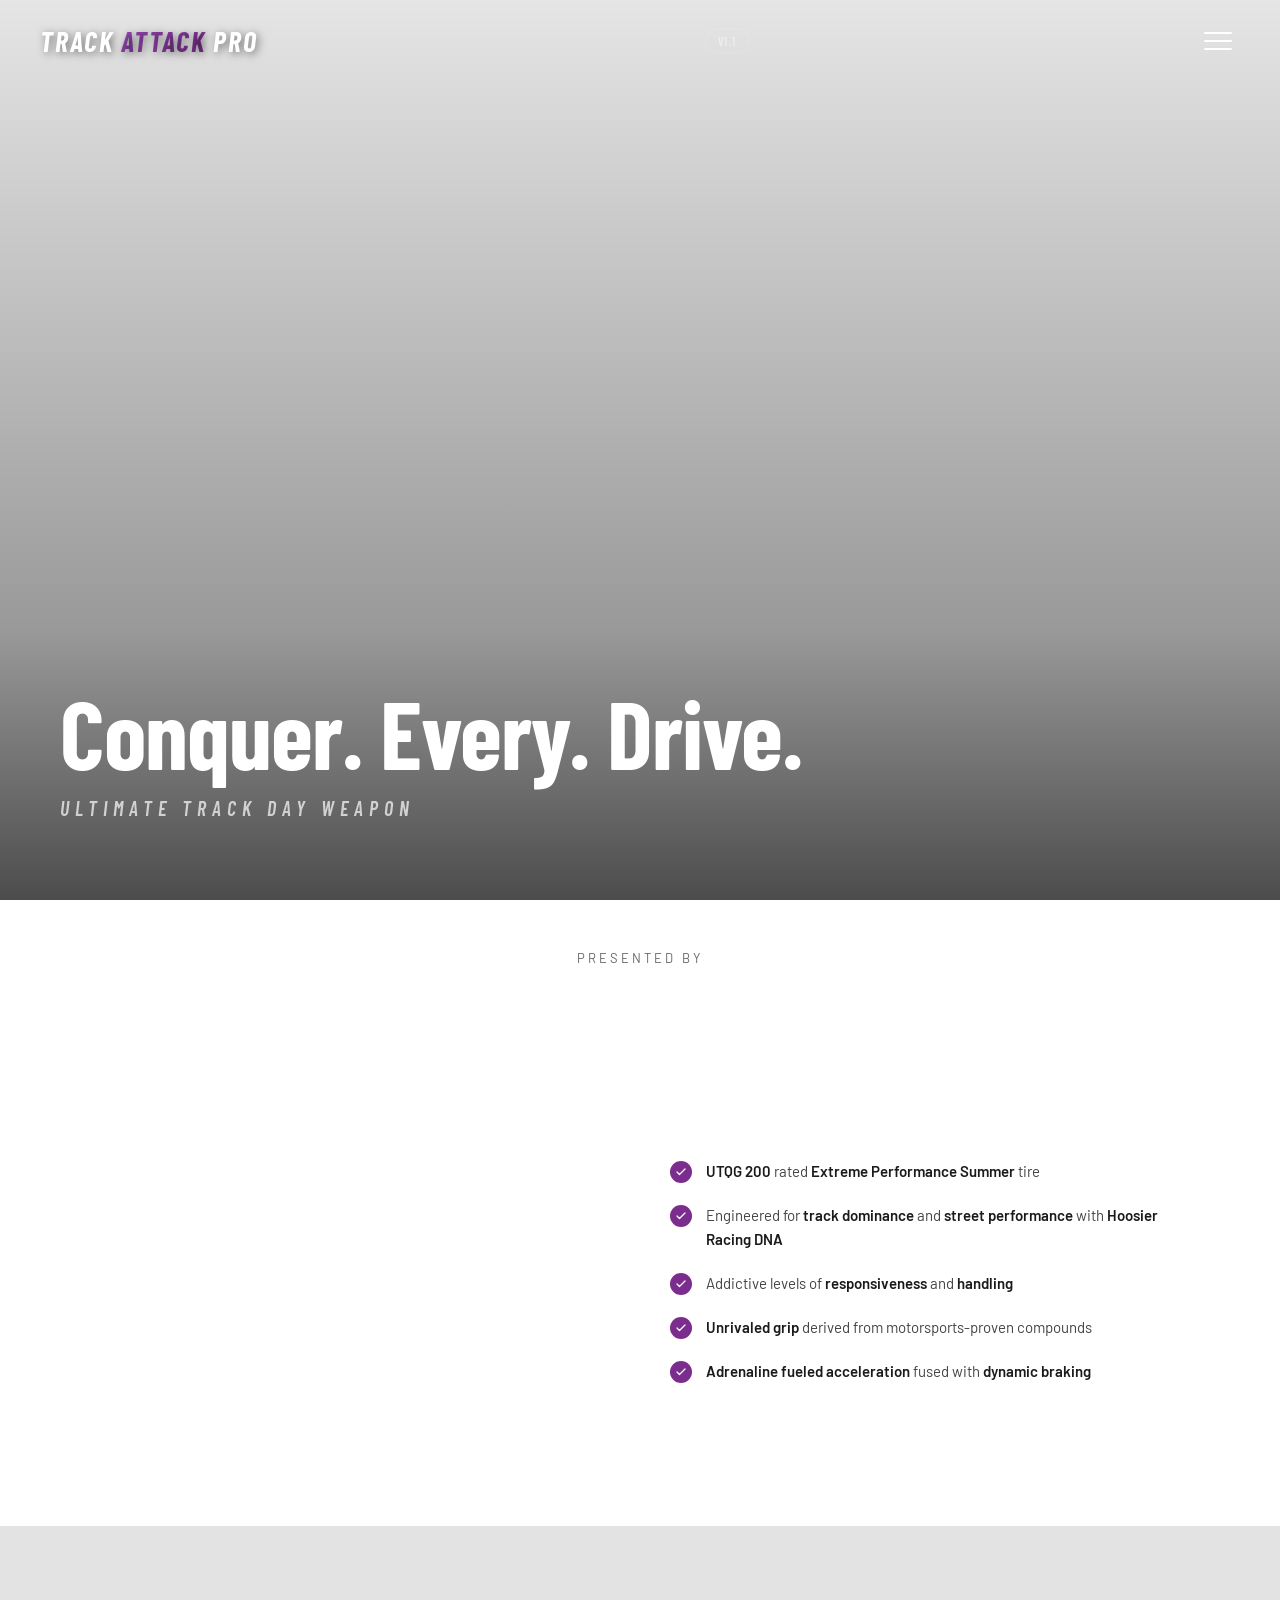
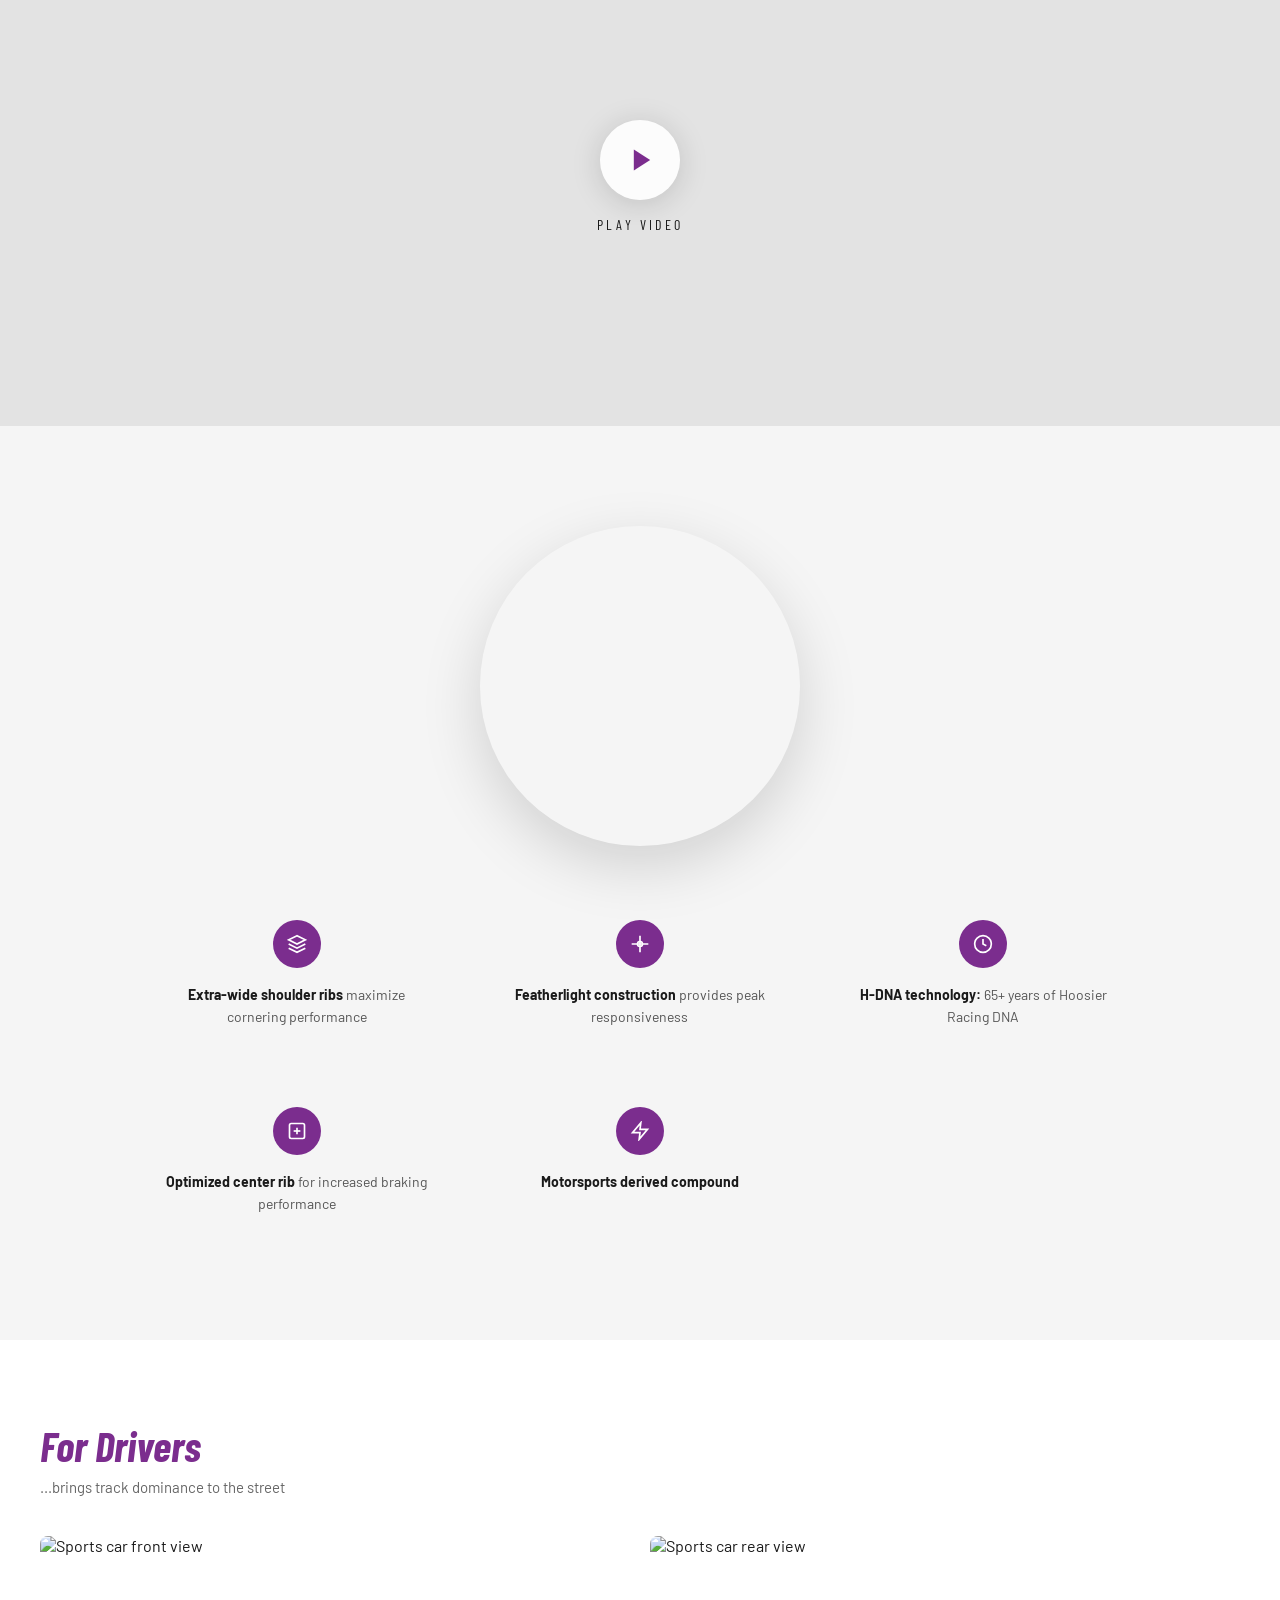
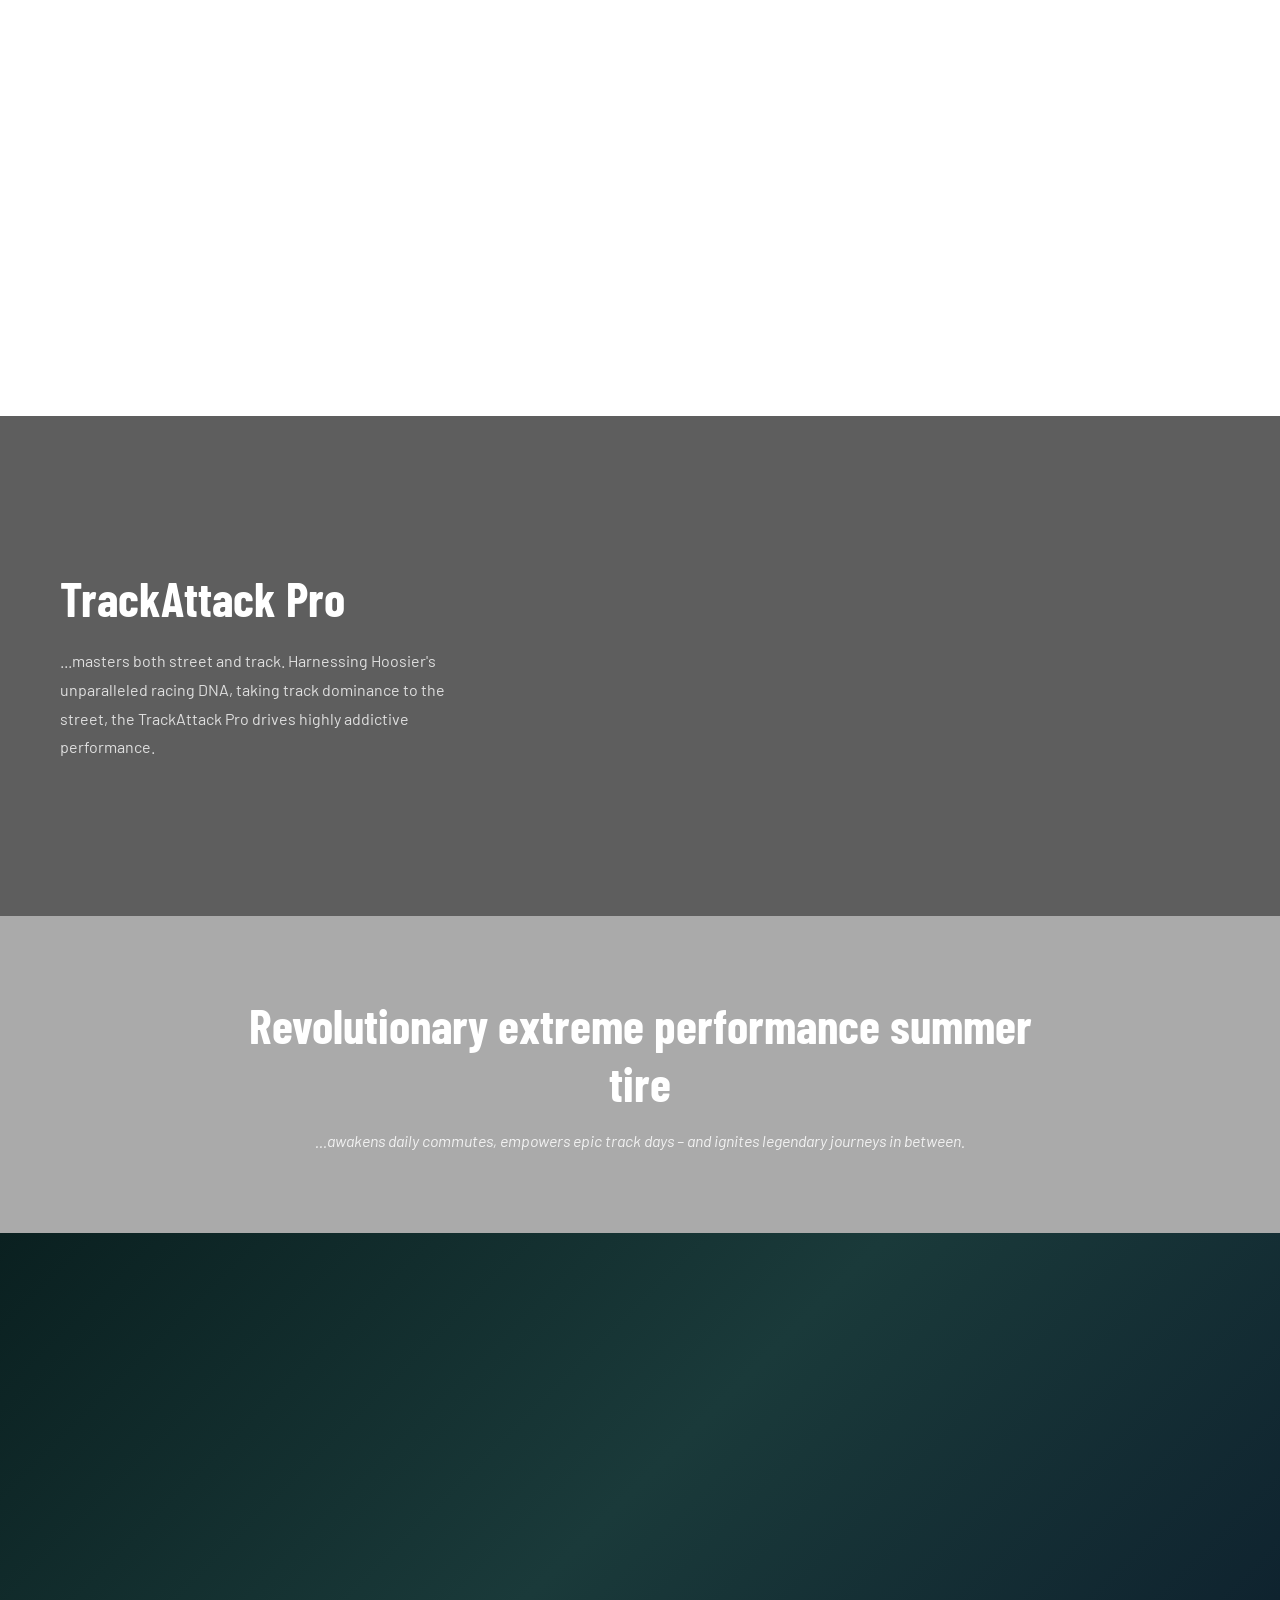
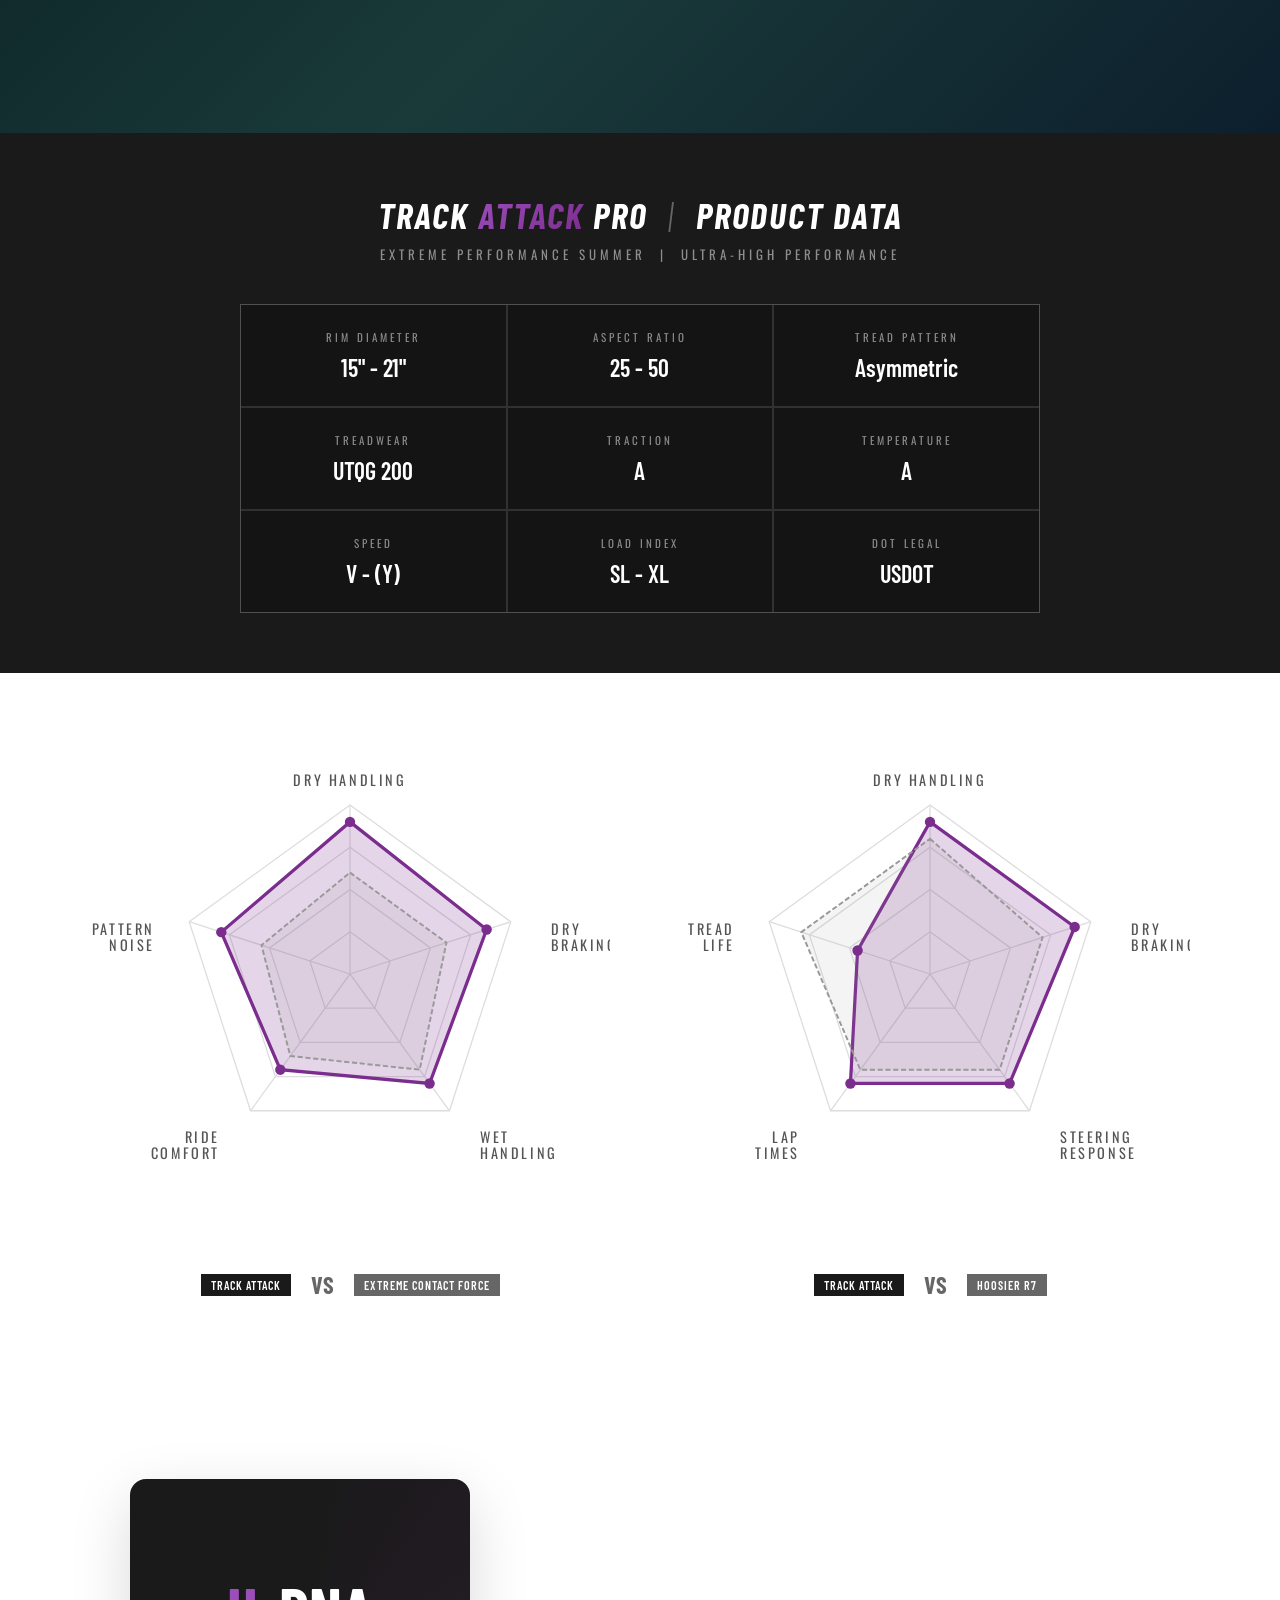
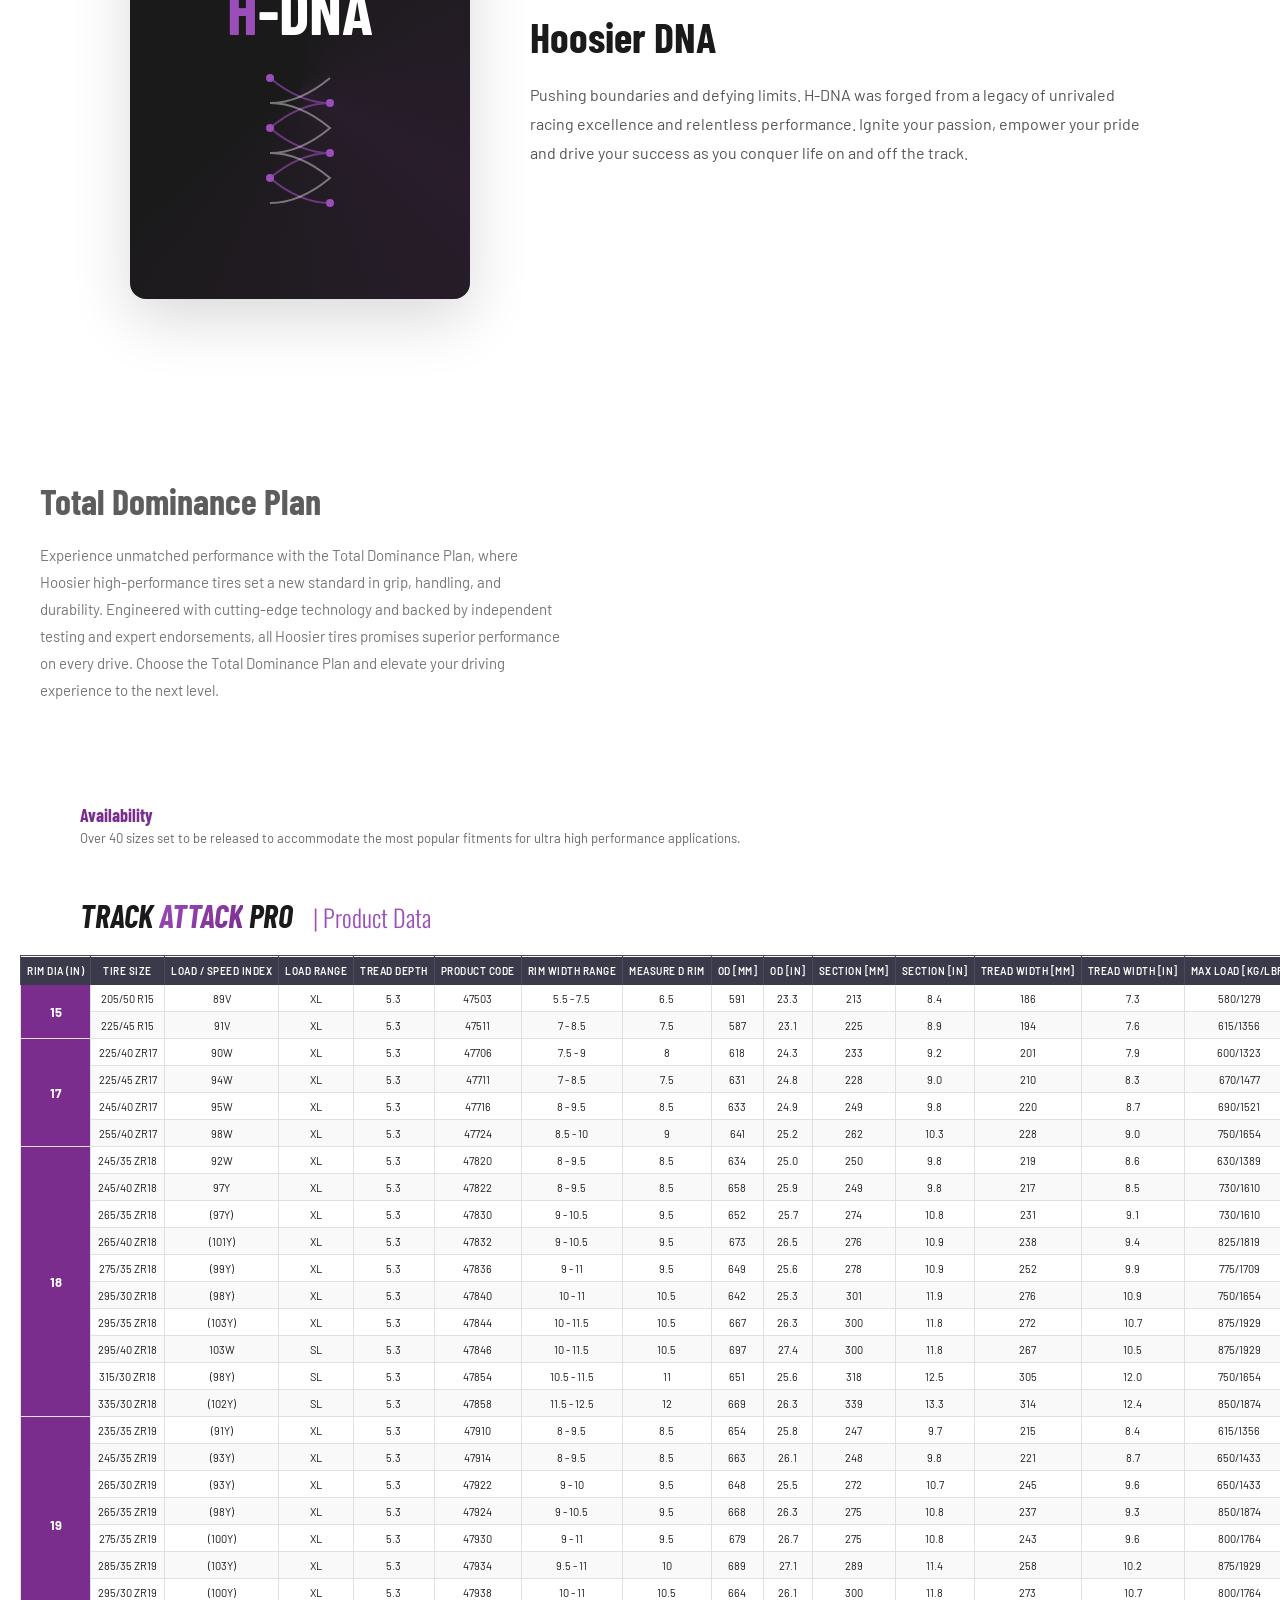
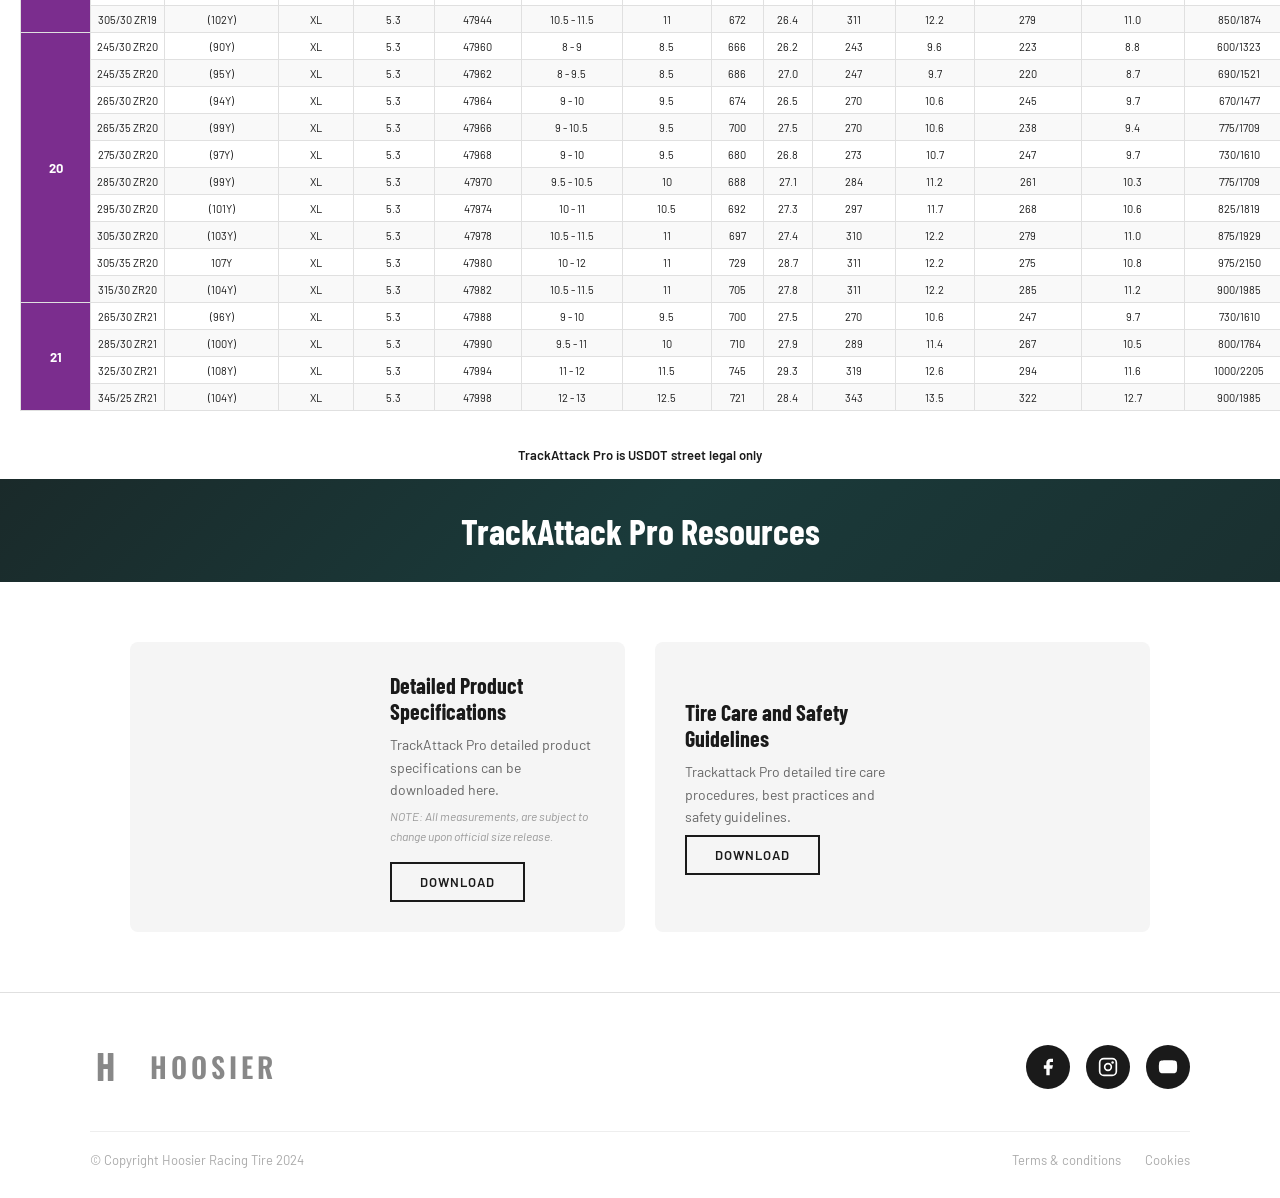
==== index.html @ fe63bf8b "Add version badge in header + project versioning rules Display v1.1 between logo and hamburger menu." ====
<!DOCTYPE html>
<html lang="en">
<head>
<meta charset="UTF-8">
<meta name="viewport" content="width=device-width, initial-scale=1.0">
<title>TrackAttackPro – Conquer. Every. Drive.</title>
<link rel="preconnect" href="https://fonts.googleapis.com">
<link rel="preconnect" href="https://fonts.gstatic.com" crossorigin>
<link href="https://fonts.googleapis.com/css2?family=Oswald:wght@400;500;600;700&family=Barlow+Condensed:ital,wght@0,400;0,600;0,700;1,400;1,600;1,700&family=Barlow:wght@300;400;500;600&display=swap" rel="stylesheet">
<style>
*, *::before, *::after { margin: 0; padding: 0; box-sizing: border-box; }

:root {
  --purple: #7B2D8E;
  --purple-light: #9B4DBA;
  --purple-dark: #5A1A6E;
  --teal: #1a3a3a;
  --teal-light: #2a5a5a;
  --dark: #1a1a1a;
  --grey-dark: #2a2a2a;
  --grey: #666;
  --grey-light: #f5f5f5;
  --white: #fff;
  --yellow: #d4a843;
  --green: #4CAF50;
}

html { scroll-behavior: smooth; }

body {
  font-family: 'Barlow', sans-serif;
  color: var(--dark);
  background: var(--white);
  overflow-x: hidden;
  -webkit-font-smoothing: antialiased;
}

/* ─── HEADER ─── */
header {
  position: fixed;
  top: 0; left: 0; right: 0;
  z-index: 100;
  display: flex;
  align-items: center;
  justify-content: space-between;
  padding: 24px 40px;
  transition: background 0.3s, padding 0.3s;
}

header.scrolled {
  background: rgba(0,0,0,0.85);
  backdrop-filter: blur(10px);
  padding: 14px 40px;
}

.logo {
  font-family: 'Barlow Condensed', sans-serif;
  font-weight: 700;
  font-style: italic;
  font-size: 28px;
  color: var(--white);
  text-transform: uppercase;
  letter-spacing: 2px;
  text-decoration: none;
  text-shadow: 2px 2px 8px rgba(0,0,0,0.5);
}

.logo span {
  background: linear-gradient(135deg, var(--purple-light), var(--purple));
  -webkit-background-clip: text;
  -webkit-text-fill-color: transparent;
  background-clip: text;
}

.version-badge {
  font-family: 'Barlow Condensed', sans-serif;
  font-size: 12px;
  font-weight: 500;
  color: rgba(255,255,255,0.5);
  letter-spacing: 1.5px;
  text-transform: uppercase;
  padding: 4px 12px;
  border: 1px solid rgba(255,255,255,0.15);
  border-radius: 20px;
  white-space: nowrap;
  transition: color 0.3s, border-color 0.3s;
}

header.scrolled .version-badge {
  color: rgba(255,255,255,0.4);
  border-color: rgba(255,255,255,0.1);
}

.hamburger {
  display: flex;
  flex-direction: column;
  gap: 6px;
  cursor: pointer;
  padding: 8px;
}

.hamburger span {
  display: block;
  width: 28px;
  height: 2px;
  background: var(--white);
  border-radius: 2px;
  transition: 0.3s;
}

/* ─── HERO ─── */
.hero {
  position: relative;
  height: 100vh;
  min-height: 700px;
  display: flex;
  flex-direction: column;
  justify-content: flex-end;
  padding: 80px 60px;
  overflow: hidden;
}

.hero-bg {
  position: absolute;
  inset: 0;
  background: url('https://images.unsplash.com/photo-1568605117036-5fe5e7bab0b7?w=1920&q=85') center/cover no-repeat;
  z-index: 0;
}

.hero-bg::after {
  content: '';
  position: absolute;
  inset: 0;
  background: linear-gradient(180deg, rgba(0,0,0,0.1) 0%, rgba(0,0,0,0.4) 70%, rgba(0,0,0,0.7) 100%);
}

.hero-content {
  position: relative;
  z-index: 1;
}

.hero h1 {
  font-family: 'Barlow Condensed', sans-serif;
  font-weight: 700;
  font-size: clamp(48px, 8vw, 96px);
  color: var(--white);
  line-height: 1;
  letter-spacing: -1px;
  margin-bottom: 16px;
  opacity: 0;
  transform: translateY(40px);
  animation: heroReveal 1s ease-out 0.3s forwards;
}

.hero .subtitle {
  font-family: 'Barlow Condensed', sans-serif;
  font-style: italic;
  font-weight: 600;
  font-size: clamp(14px, 2vw, 20px);
  color: rgba(255,255,255,0.7);
  letter-spacing: 6px;
  text-transform: uppercase;
  opacity: 0;
  transform: translateY(20px);
  animation: heroReveal 1s ease-out 0.6s forwards;
}

@keyframes heroReveal {
  to { opacity: 1; transform: translateY(0); }
}

/* ─── PRESENTED BY ─── */
.presented-by {
  text-align: center;
  padding: 50px 20px;
  background: var(--white);
}

.presented-by p {
  font-size: 13px;
  color: var(--grey);
  letter-spacing: 3px;
  text-transform: uppercase;
}

/* ─── FEATURES SECTION ─── */
.features {
  display: flex;
  align-items: center;
  gap: 60px;
  max-width: 1200px;
  margin: 0 auto;
  padding: 80px 40px;
}

.features-image {
  flex: 1;
  display: flex;
  justify-content: center;
}

.features-image img {
  max-width: 100%;
  height: auto;
  filter: drop-shadow(0 20px 40px rgba(0,0,0,0.15));
}

.tire-render {
  width: 420px;
  height: 350px;
  background: url('https://images.unsplash.com/photo-1621993202323-eb4b3a85882b?w=800&q=80') center/contain no-repeat;
  filter: drop-shadow(0 20px 40px rgba(0,0,0,0.2));
}

.features-list {
  flex: 1;
  list-style: none;
  display: flex;
  flex-direction: column;
  gap: 20px;
}

.features-list li {
  display: flex;
  align-items: flex-start;
  gap: 14px;
  font-size: 15px;
  line-height: 1.6;
  color: #444;
}

.features-list li strong {
  color: var(--dark);
  font-weight: 600;
}

.check-icon {
  flex-shrink: 0;
  width: 22px;
  height: 22px;
  border-radius: 50%;
  background: var(--purple);
  display: flex;
  align-items: center;
  justify-content: center;
  margin-top: 2px;
}

.check-icon svg {
  width: 12px;
  height: 12px;
  fill: none;
  stroke: white;
  stroke-width: 2.5;
  stroke-linecap: round;
  stroke-linejoin: round;
}

/* ─── VIDEO SECTION ─── */
.video-section {
  position: relative;
  height: 500px;
  display: flex;
  align-items: center;
  justify-content: center;
  background: url('https://images.unsplash.com/photo-1558618666-fcd25c85f82e?w=1600&q=80') center/cover no-repeat;
  overflow: hidden;
}

.video-section::before {
  content: '';
  position: absolute;
  inset: 0;
  background: rgba(200,200,200,0.5);
}

.play-btn {
  position: relative;
  z-index: 1;
  width: 80px;
  height: 80px;
  border-radius: 50%;
  background: rgba(255,255,255,0.9);
  border: none;
  cursor: pointer;
  display: flex;
  align-items: center;
  justify-content: center;
  transition: transform 0.3s, box-shadow 0.3s;
  box-shadow: 0 4px 30px rgba(0,0,0,0.15);
}

.play-btn:hover {
  transform: scale(1.1);
  box-shadow: 0 8px 40px rgba(0,0,0,0.25);
}

.play-btn svg {
  width: 28px;
  height: 28px;
  fill: var(--purple);
  margin-left: 4px;
}

.play-label {
  position: relative;
  z-index: 1;
  margin-top: 16px;
  font-family: 'Barlow Condensed', sans-serif;
  font-size: 14px;
  letter-spacing: 3px;
  text-transform: uppercase;
  color: var(--dark);
}

.video-inner {
  display: flex;
  flex-direction: column;
  align-items: center;
}

/* ─── TECHNOLOGY CALLOUTS ─── */
.tech-callouts {
  position: relative;
  padding: 100px 40px;
  background: var(--grey-light);
  overflow: hidden;
}

.tech-inner {
  max-width: 1000px;
  margin: 0 auto;
  position: relative;
  min-height: 500px;
}

.tire-center {
  width: 320px;
  height: 320px;
  border-radius: 50%;
  background: url('https://images.unsplash.com/photo-1621993202323-eb4b3a85882b?w=600&q=80') center/cover;
  margin: 0 auto;
  box-shadow: 0 20px 60px rgba(0,0,0,0.15);
  position: relative;
}

.callout-grid {
  display: grid;
  grid-template-columns: repeat(auto-fit, minmax(250px, 1fr));
  gap: 30px;
  margin-top: 50px;
}

.callout {
  text-align: center;
  padding: 24px;
}

.callout-icon {
  width: 48px;
  height: 48px;
  border-radius: 50%;
  background: var(--purple);
  margin: 0 auto 16px;
  display: flex;
  align-items: center;
  justify-content: center;
}

.callout-icon svg {
  width: 20px;
  height: 20px;
  stroke: white;
  fill: none;
  stroke-width: 2;
}

.callout p {
  font-size: 14px;
  line-height: 1.6;
  color: #555;
}

.callout strong {
  color: var(--dark);
}

/* ─── FOR DRIVERS GALLERY ─── */
.gallery {
  padding: 80px 40px;
  background: var(--white);
}

.gallery-header {
  max-width: 600px;
  margin-bottom: 40px;
}

.gallery-header h2 {
  font-family: 'Barlow Condensed', sans-serif;
  font-weight: 700;
  font-style: italic;
  font-size: 42px;
  color: var(--purple);
  margin-bottom: 8px;
}

.gallery-header p {
  font-size: 15px;
  color: var(--grey);
}

.gallery-grid {
  display: grid;
  grid-template-columns: 1fr 1fr;
  gap: 20px;
}

.gallery-img {
  width: 100%;
  height: 400px;
  object-fit: cover;
  border-radius: 8px;
  transition: transform 0.5s;
}

.gallery-img:hover {
  transform: scale(1.02);
}

/* ─── ABOUT OVERLAY ─── */
.about-overlay {
  position: relative;
  min-height: 500px;
  display: flex;
  align-items: center;
  background: url('https://images.unsplash.com/photo-1544636331-e26879cd4d9b?w=1600&q=80') center/cover no-repeat;
}

.about-overlay::before {
  content: '';
  position: absolute;
  inset: 0;
  background: rgba(40,40,40,0.75);
}

.about-content {
  position: relative;
  z-index: 1;
  max-width: 550px;
  padding: 80px 60px;
}

.about-content h2 {
  font-family: 'Barlow Condensed', sans-serif;
  font-weight: 700;
  font-size: 48px;
  color: var(--white);
  margin-bottom: 20px;
}

.about-content p {
  font-size: 16px;
  line-height: 1.8;
  color: rgba(255,255,255,0.8);
}

/* ─── CTA BANNER ─── */
.cta-banner {
  position: relative;
  padding: 80px 40px;
  text-align: center;
  background: url('https://images.unsplash.com/photo-1503376780353-7e6692767b70?w=1600&q=80') center/cover no-repeat;
  overflow: hidden;
}

.cta-banner::before {
  content: '';
  position: absolute;
  inset: 0;
  background: rgba(100,100,100,0.55);
  backdrop-filter: blur(2px);
}

.cta-banner-content {
  position: relative;
  z-index: 1;
  max-width: 800px;
  margin: 0 auto;
}

.cta-banner h2 {
  font-family: 'Barlow Condensed', sans-serif;
  font-weight: 700;
  font-size: clamp(28px, 4vw, 48px);
  color: var(--white);
  margin-bottom: 16px;
}

.cta-banner p {
  font-size: 16px;
  color: rgba(255,255,255,0.85);
  font-style: italic;
  line-height: 1.6;
}

/* ─── CINEMATIC TIRE ─── */
.cinematic-tire {
  height: 500px;
  background: linear-gradient(135deg, #0a2020, #1a3a3a, #0d1f2d);
  display: flex;
  align-items: center;
  justify-content: center;
  position: relative;
  overflow: hidden;
}

.cinematic-tire::before {
  content: '';
  position: absolute;
  inset: 0;
  background: url('https://images.unsplash.com/photo-1494976388531-d1058494cdd8?w=1600&q=80') center/cover no-repeat;
  opacity: 0.3;
}

.cinematic-tire-inner {
  position: relative;
  z-index: 1;
  text-align: center;
}

.tire-hero-img {
  width: 350px;
  height: 350px;
  background: url('https://images.unsplash.com/photo-1621993202323-eb4b3a85882b?w=600&q=80') center/contain no-repeat;
  margin: 0 auto;
  filter: drop-shadow(0 0 60px rgba(26,58,58,0.8));
  animation: floatTire 4s ease-in-out infinite;
}

@keyframes floatTire {
  0%, 100% { transform: translateY(0); }
  50% { transform: translateY(-12px); }
}

/* ─── PRODUCT SPECS SUMMARY ─── */
.specs-summary {
  position: relative;
  padding: 60px 40px;
  background: var(--dark);
  color: var(--white);
  overflow: hidden;
}

.specs-summary::before {
  content: '';
  position: absolute;
  inset: 0;
  background: url('https://images.unsplash.com/photo-1619405399517-d7fce0f13302?w=1600&q=80') center/cover no-repeat;
  opacity: 0.15;
}

.specs-header {
  position: relative;
  z-index: 1;
  text-align: center;
  margin-bottom: 40px;
}

.specs-logo {
  font-family: 'Barlow Condensed', sans-serif;
  font-weight: 700;
  font-style: italic;
  font-size: 36px;
  text-transform: uppercase;
  letter-spacing: 2px;
}

.specs-logo .attack {
  background: linear-gradient(135deg, var(--purple-light), var(--purple));
  -webkit-background-clip: text;
  -webkit-text-fill-color: transparent;
  background-clip: text;
}

.specs-logo .divider {
  color: var(--grey);
  margin: 0 12px;
  font-weight: 300;
}

.specs-sub {
  font-family: 'Oswald', sans-serif;
  font-size: 13px;
  letter-spacing: 4px;
  text-transform: uppercase;
  color: rgba(255,255,255,0.5);
  margin-top: 8px;
}

.specs-grid {
  position: relative;
  z-index: 1;
  display: grid;
  grid-template-columns: repeat(3, 1fr);
  gap: 2px;
  max-width: 800px;
  margin: 0 auto;
  background: rgba(255,255,255,0.1);
  border: 1px solid rgba(255,255,255,0.15);
}

.spec-item {
  text-align: center;
  padding: 24px 16px;
  background: rgba(0,0,0,0.6);
}

.spec-label {
  font-family: 'Oswald', sans-serif;
  font-size: 11px;
  letter-spacing: 3px;
  text-transform: uppercase;
  color: rgba(255,255,255,0.5);
  margin-bottom: 8px;
}

.spec-value {
  font-family: 'Barlow Condensed', sans-serif;
  font-weight: 600;
  font-size: 24px;
  color: var(--white);
}

/* ─── RADAR CHARTS ─── */
.radar-section {
  position: relative;
  padding: 80px 40px;
  overflow: hidden;
}

.radar-section::before {
  content: '';
  position: absolute;
  inset: 0;
  background: url('https://images.unsplash.com/photo-1619405399517-d7fce0f13302?w=1600&q=80') center/cover no-repeat;
  opacity: 0.08;
}

.radar-grid {
  position: relative;
  z-index: 1;
  display: grid;
  grid-template-columns: 1fr 1fr;
  gap: 60px;
  max-width: 1100px;
  margin: 0 auto;
}

.radar-card {
  text-align: center;
}

.radar-card svg {
  max-width: 100%;
}

.radar-vs {
  display: flex;
  align-items: center;
  justify-content: center;
  gap: 20px;
  margin-top: 20px;
}

.vs-tire {
  display: flex;
  flex-direction: column;
  align-items: center;
  gap: 8px;
}

.vs-tire-img {
  width: 80px;
  height: 60px;
  background: #222;
  border-radius: 4px;
  display: flex;
  align-items: center;
  justify-content: center;
  overflow: hidden;
}

.vs-tire-img img {
  width: 100%;
  height: 100%;
  object-fit: cover;
}

.vs-tire-name {
  font-family: 'Barlow Condensed', sans-serif;
  font-weight: 600;
  font-size: 12px;
  text-transform: uppercase;
  letter-spacing: 1px;
  padding: 4px 10px;
  background: var(--dark);
  color: var(--white);
}

.vs-label {
  font-family: 'Barlow Condensed', sans-serif;
  font-weight: 700;
  font-size: 24px;
  color: var(--grey);
}

/* ─── H-DNA SECTION ─── */
.hdna-section {
  display: flex;
  align-items: center;
  gap: 60px;
  max-width: 1100px;
  margin: 0 auto;
  padding: 100px 40px;
}

.hdna-image {
  flex: 0 0 340px;
  height: 420px;
  background: var(--dark);
  border-radius: 16px;
  display: flex;
  flex-direction: column;
  align-items: center;
  justify-content: center;
  gap: 20px;
  padding: 40px;
  box-shadow: 0 20px 60px rgba(0,0,0,0.15);
  position: relative;
  overflow: hidden;
}

.hdna-image::before {
  content: '';
  position: absolute;
  top: -50%;
  left: -50%;
  width: 200%;
  height: 200%;
  background: conic-gradient(from 0deg, transparent, var(--purple), transparent, transparent);
  animation: rotateDNA 8s linear infinite;
  opacity: 0.15;
}

@keyframes rotateDNA {
  to { transform: rotate(360deg); }
}

.hdna-logo-text {
  font-family: 'Barlow Condensed', sans-serif;
  font-weight: 700;
  font-size: 64px;
  color: var(--white);
  position: relative;
  z-index: 1;
}

.hdna-logo-text .h-icon {
  color: var(--purple-light);
}

.dna-helix {
  position: relative;
  z-index: 1;
}

.hdna-content h2 {
  font-family: 'Barlow Condensed', sans-serif;
  font-weight: 700;
  font-size: 42px;
  color: var(--dark);
  margin-bottom: 20px;
}

.hdna-content p {
  font-size: 16px;
  line-height: 1.8;
  color: #555;
}

/* ─── TOTAL DOMINANCE ─── */
.dominance {
  padding: 80px 40px;
  max-width: 600px;
}

.dominance h2 {
  font-family: 'Barlow Condensed', sans-serif;
  font-weight: 700;
  font-size: 36px;
  color: var(--dark);
  margin-bottom: 20px;
  opacity: 0.7;
}

.dominance p {
  font-size: 15px;
  line-height: 1.8;
  color: #777;
}

/* ─── AVAILABILITY / DATA TABLE ─── */
.availability-note {
  max-width: 1200px;
  margin: 0 auto;
  padding: 20px 40px 10px;
}

.availability-note h3 {
  font-family: 'Barlow Condensed', sans-serif;
  font-size: 18px;
  color: var(--purple);
  margin-bottom: 4px;
}

.availability-note p {
  font-size: 13px;
  color: var(--grey);
}

.product-data-header {
  max-width: 1200px;
  margin: 40px auto 20px;
  padding: 0 40px;
  display: flex;
  align-items: baseline;
  gap: 20px;
}

.product-data-header .pd-logo {
  font-family: 'Barlow Condensed', sans-serif;
  font-weight: 700;
  font-style: italic;
  font-size: 32px;
  text-transform: uppercase;
}

.product-data-header .pd-logo .attack {
  background: linear-gradient(135deg, var(--purple-light), var(--purple));
  -webkit-background-clip: text;
  -webkit-text-fill-color: transparent;
  background-clip: text;
}

.product-data-header .pd-label {
  font-family: 'Oswald', sans-serif;
  font-size: 24px;
  color: var(--purple-light);
  font-weight: 300;
}

.table-container {
  max-width: 1400px;
  margin: 0 auto;
  padding: 0 20px 20px;
  overflow-x: auto;
}

.data-table {
  width: 100%;
  border-collapse: collapse;
  font-size: 11px;
  font-family: 'Barlow', sans-serif;
  white-space: nowrap;
}

.data-table thead th {
  background: #3a3a4a;
  color: var(--white);
  padding: 8px 6px;
  text-align: center;
  font-weight: 600;
  font-size: 10px;
  text-transform: uppercase;
  letter-spacing: 0.5px;
  border: 1px solid #4a4a5a;
  position: sticky;
  top: 0;
}

.data-table tbody td {
  padding: 5px 6px;
  text-align: center;
  border: 1px solid #e0e0e0;
  font-size: 11px;
}

.data-table tbody tr:nth-child(even) {
  background: #f9f9f9;
}

.data-table tbody tr:hover {
  background: #eef0ff;
}

.rim-group td:first-child {
  background: var(--purple);
  color: var(--white);
  font-weight: 700;
  font-size: 13px;
}

.badge {
  display: inline-block;
  padding: 2px 8px;
  border-radius: 3px;
  font-size: 10px;
  font-weight: 600;
  text-transform: uppercase;
}

.badge-available {
  background: #e8f5e9;
  color: #2e7d32;
}

.badge-upcoming {
  background: #fff8e1;
  color: #f57f17;
}

.usdot-note {
  text-align: center;
  padding: 16px;
  font-size: 13px;
  font-weight: 600;
  color: var(--dark);
}

/* ─── RESOURCES ─── */
.resources-banner {
  background: linear-gradient(135deg, #1a2a2a, var(--teal), #1a3030);
  padding: 30px 40px;
  text-align: center;
  position: relative;
  overflow: hidden;
}

.resources-banner::before {
  content: '';
  position: absolute;
  inset: 0;
  background: url('https://images.unsplash.com/photo-1558618666-fcd25c85f82e?w=1200&q=60') center/cover no-repeat;
  opacity: 0.1;
}

.resources-banner h2 {
  font-family: 'Barlow Condensed', sans-serif;
  font-weight: 700;
  font-size: 36px;
  color: var(--white);
  position: relative;
  z-index: 1;
}

.resources-grid {
  display: grid;
  grid-template-columns: 1fr 1fr;
  gap: 30px;
  max-width: 1100px;
  margin: 0 auto;
  padding: 60px 40px;
}

.resource-card {
  display: flex;
  align-items: center;
  gap: 30px;
  padding: 30px;
  background: var(--grey-light);
  border-radius: 8px;
  transition: transform 0.3s, box-shadow 0.3s;
}

.resource-card:hover {
  transform: translateY(-4px);
  box-shadow: 0 12px 40px rgba(0,0,0,0.1);
}

.resource-img {
  flex: 0 0 200px;
  height: 160px;
  background: url('https://images.unsplash.com/photo-1621993202323-eb4b3a85882b?w=400&q=80') center/cover no-repeat;
  border-radius: 6px;
}

.resource-img.tech-img {
  background: url('https://images.unsplash.com/photo-1619405399517-d7fce0f13302?w=400&q=80') center/cover no-repeat;
}

.resource-info h3 {
  font-family: 'Barlow Condensed', sans-serif;
  font-weight: 700;
  font-size: 22px;
  color: var(--dark);
  margin-bottom: 10px;
}

.resource-info p {
  font-size: 14px;
  color: var(--grey);
  line-height: 1.6;
  margin-bottom: 6px;
}

.resource-info .note {
  font-style: italic;
  font-size: 12px;
  color: #999;
  margin-bottom: 16px;
}

.download-btn {
  display: inline-block;
  padding: 10px 28px;
  border: 2px solid var(--dark);
  background: transparent;
  font-family: 'Barlow', sans-serif;
  font-size: 13px;
  font-weight: 600;
  letter-spacing: 1px;
  text-transform: uppercase;
  cursor: pointer;
  transition: all 0.3s;
  color: var(--dark);
  text-decoration: none;
}

.download-btn:hover {
  background: var(--dark);
  color: var(--white);
}

/* ─── FOOTER ─── */
footer {
  border-top: 1px solid #e0e0e0;
  padding: 50px 40px 30px;
}

.footer-inner {
  max-width: 1100px;
  margin: 0 auto;
  display: flex;
  align-items: center;
  justify-content: space-between;
  margin-bottom: 40px;
}

.footer-logo {
  display: flex;
  align-items: center;
  gap: 12px;
  text-decoration: none;
}

.footer-logo-icon {
  width: 48px;
  height: 48px;
  display: flex;
  align-items: center;
  justify-content: center;
}

.footer-logo-text {
  font-family: 'Oswald', sans-serif;
  font-weight: 600;
  font-size: 28px;
  color: #888;
  letter-spacing: 4px;
}

.social-icons {
  display: flex;
  gap: 16px;
}

.social-icons a {
  width: 44px;
  height: 44px;
  border-radius: 50%;
  background: var(--dark);
  display: flex;
  align-items: center;
  justify-content: center;
  transition: background 0.3s, transform 0.3s;
  text-decoration: none;
}

.social-icons a:hover {
  background: var(--purple);
  transform: translateY(-2px);
}

.social-icons svg {
  width: 20px;
  height: 20px;
  fill: var(--white);
}

.footer-bottom {
  max-width: 1100px;
  margin: 0 auto;
  display: flex;
  align-items: center;
  justify-content: space-between;
  padding-top: 20px;
  border-top: 1px solid #eee;
}

.footer-bottom p {
  font-size: 13px;
  color: #aaa;
}

.footer-links {
  display: flex;
  gap: 24px;
}

.footer-links a {
  font-size: 13px;
  color: #aaa;
  text-decoration: none;
  transition: color 0.3s;
}

.footer-links a:hover {
  color: var(--dark);
}

/* ─── SCROLL ANIMATIONS ─── */
.reveal {
  opacity: 0;
  transform: translateY(30px);
  transition: opacity 0.8s ease, transform 0.8s ease;
}

.reveal.visible {
  opacity: 1;
  transform: translateY(0);
}

/* ─── RESPONSIVE ─── */
@media (max-width: 900px) {
  .features { flex-direction: column; padding: 60px 24px; }
  .tire-render { width: 280px; height: 230px; }
  .gallery-grid { grid-template-columns: 1fr; }
  .radar-grid { grid-template-columns: 1fr; }
  .hdna-section { flex-direction: column; padding: 60px 24px; }
  .hdna-image { flex: none; width: 100%; height: 300px; }
  .resources-grid { grid-template-columns: 1fr; }
  .resource-card { flex-direction: column; }
  .resource-img { flex: none; width: 100%; height: 200px; }
  .footer-inner { flex-direction: column; gap: 24px; }
  .footer-bottom { flex-direction: column; gap: 12px; text-align: center; }
  .specs-grid { grid-template-columns: repeat(2, 1fr); }
}

@media (max-width: 600px) {
  header { padding: 16px 20px; }
  .hero { padding: 60px 24px; }
  .logo { font-size: 20px; }
  .specs-grid { grid-template-columns: 1fr; }
  .callout-grid { grid-template-columns: 1fr; }
  .about-content { padding: 40px 24px; }
}
</style>
</head>
<body>

<!-- HEADER -->
<header id="header">
  <a href="#" class="logo">TRACK <span>ATTACK</span> PRO</a>
  <div class="version-badge">v1.1</div>
  <div class="hamburger" aria-label="Menu">
    <span></span><span></span><span></span>
  </div>
</header>

<!-- HERO -->
<section class="hero">
  <div class="hero-bg"></div>
  <div class="hero-content">
    <h1>Conquer. Every. Drive.</h1>
    <p class="subtitle">Ultimate Track Day Weapon</p>
  </div>
</section>

<!-- PRESENTED BY -->
<div class="presented-by">
  <p>Presented By</p>
</div>

<!-- FEATURES -->
<section class="features reveal">
  <div class="features-image">
    <div class="tire-render"></div>
  </div>
  <ul class="features-list">
    <li>
      <div class="check-icon"><svg viewBox="0 0 24 24"><polyline points="20 6 9 17 4 12"/></svg></div>
      <div><strong>UTQG 200</strong> rated <strong>Extreme Performance Summer</strong> tire</div>
    </li>
    <li>
      <div class="check-icon"><svg viewBox="0 0 24 24"><polyline points="20 6 9 17 4 12"/></svg></div>
      <div>Engineered for <strong>track dominance</strong> and <strong>street performance</strong> with <strong>Hoosier Racing DNA</strong></div>
    </li>
    <li>
      <div class="check-icon"><svg viewBox="0 0 24 24"><polyline points="20 6 9 17 4 12"/></svg></div>
      <div>Addictive levels of <strong>responsiveness</strong> and <strong>handling</strong></div>
    </li>
    <li>
      <div class="check-icon"><svg viewBox="0 0 24 24"><polyline points="20 6 9 17 4 12"/></svg></div>
      <div><strong>Unrivaled grip</strong> derived from motorsports-proven compounds</div>
    </li>
    <li>
      <div class="check-icon"><svg viewBox="0 0 24 24"><polyline points="20 6 9 17 4 12"/></svg></div>
      <div><strong>Adrenaline fueled acceleration</strong> fused with <strong>dynamic braking</strong></div>
    </li>
  </ul>
</section>

<!-- VIDEO -->
<section class="video-section">
  <div class="video-inner">
    <button class="play-btn" aria-label="Play video">
      <svg viewBox="0 0 24 24"><polygon points="5,3 19,12 5,21"/></svg>
    </button>
    <p class="play-label">Play Video</p>
  </div>
</section>

<!-- TECHNOLOGY CALLOUTS -->
<section class="tech-callouts reveal">
  <div class="tech-inner">
    <div class="tire-center"></div>
    <div class="callout-grid">
      <div class="callout">
        <div class="callout-icon"><svg viewBox="0 0 24 24"><path d="M12 2L2 7l10 5 10-5-10-5zM2 17l10 5 10-5M2 12l10 5 10-5"/></svg></div>
        <p><strong>Extra-wide shoulder ribs</strong> maximize cornering performance</p>
      </div>
      <div class="callout">
        <div class="callout-icon"><svg viewBox="0 0 24 24"><path d="M12 2v20M2 12h20"/><circle cx="12" cy="12" r="3"/></svg></div>
        <p><strong>Featherlight construction</strong> provides peak responsiveness</p>
      </div>
      <div class="callout">
        <div class="callout-icon"><svg viewBox="0 0 24 24"><path d="M12 2C6.48 2 2 6.48 2 12s4.48 10 10 10 10-4.48 10-10S17.52 2 12 2z"/><path d="M12 6v6l4 2" stroke="white" fill="none"/></svg></div>
        <p><strong>H-DNA technology:</strong> 65+ years of Hoosier Racing DNA</p>
      </div>
      <div class="callout">
        <div class="callout-icon"><svg viewBox="0 0 24 24"><rect x="3" y="3" width="18" height="18" rx="2"/><line x1="12" y1="8" x2="12" y2="16"/><line x1="8" y1="12" x2="16" y2="12"/></svg></div>
        <p><strong>Optimized center rib</strong> for increased braking performance</p>
      </div>
      <div class="callout">
        <div class="callout-icon"><svg viewBox="0 0 24 24"><path d="M13 2L3 14h9l-1 8 10-12h-9l1-8z"/></svg></div>
        <p><strong>Motorsports derived compound</strong></p>
      </div>
    </div>
  </div>
</section>

<!-- FOR DRIVERS GALLERY -->
<section class="gallery reveal">
  <div class="gallery-header">
    <h2>For Drivers</h2>
    <p>...brings track dominance to the street</p>
  </div>
  <div class="gallery-grid">
    <img class="gallery-img" src="https://images.unsplash.com/photo-1544636331-e26879cd4d9b?w=800&q=80" alt="Sports car front view">
    <img class="gallery-img" src="https://images.unsplash.com/photo-1503376780353-7e6692767b70?w=800&q=80" alt="Sports car rear view">
  </div>
</section>

<!-- ABOUT OVERLAY -->
<section class="about-overlay">
  <div class="about-content reveal">
    <h2>TrackAttack Pro</h2>
    <p>...masters both street and track. Harnessing Hoosier's unparalleled racing DNA, taking track dominance to the street, the TrackAttack Pro drives highly addictive performance.</p>
  </div>
</section>

<!-- CTA BANNER -->
<section class="cta-banner">
  <div class="cta-banner-content reveal">
    <h2>Revolutionary extreme performance summer tire</h2>
    <p>...awakens daily commutes, empowers epic track days &ndash; and ignites legendary journeys in between.</p>
  </div>
</section>

<!-- CINEMATIC TIRE -->
<section class="cinematic-tire">
  <div class="cinematic-tire-inner">
    <div class="tire-hero-img"></div>
  </div>
</section>

<!-- PRODUCT SPECS SUMMARY -->
<section class="specs-summary">
  <div class="specs-header">
    <div class="specs-logo">TRACK <span class="attack">ATTACK</span> PRO <span class="divider">|</span> Product Data</div>
    <p class="specs-sub">Extreme Performance Summer &nbsp;|&nbsp; Ultra-High Performance</p>
  </div>
  <div class="specs-grid">
    <div class="spec-item">
      <div class="spec-label">Rim Diameter</div>
      <div class="spec-value">15" - 21"</div>
    </div>
    <div class="spec-item">
      <div class="spec-label">Aspect Ratio</div>
      <div class="spec-value">25 - 50</div>
    </div>
    <div class="spec-item">
      <div class="spec-label">Tread Pattern</div>
      <div class="spec-value">Asymmetric</div>
    </div>
    <div class="spec-item">
      <div class="spec-label">Treadwear</div>
      <div class="spec-value">UTQG 200</div>
    </div>
    <div class="spec-item">
      <div class="spec-label">Traction</div>
      <div class="spec-value">A</div>
    </div>
    <div class="spec-item">
      <div class="spec-label">Temperature</div>
      <div class="spec-value">A</div>
    </div>
    <div class="spec-item">
      <div class="spec-label">Speed</div>
      <div class="spec-value">V - (Y)</div>
    </div>
    <div class="spec-item">
      <div class="spec-label">Load Index</div>
      <div class="spec-value">SL - XL</div>
    </div>
    <div class="spec-item">
      <div class="spec-label">DOT Legal</div>
      <div class="spec-value">USDOT</div>
    </div>
  </div>
</section>

<!-- RADAR CHARTS -->
<section class="radar-section">
  <div class="radar-grid">
    <!-- Chart 1: vs Extreme Contact Force -->
    <div class="radar-card reveal">
      <svg viewBox="0 0 400 380" xmlns="http://www.w3.org/2000/svg">
        <!-- Web lines -->
        <g transform="translate(200,170)">
          <!-- Pentagon levels -->
          <polygon points="0,-130 123.7,-40.2 76.5,105.2 -76.5,105.2 -123.7,-40.2" fill="none" stroke="#ddd" stroke-width="1"/>
          <polygon points="0,-97.5 92.8,-30.1 57.4,78.9 -57.4,78.9 -92.8,-30.1" fill="none" stroke="#ddd" stroke-width="1"/>
          <polygon points="0,-65 61.9,-20.1 38.3,52.6 -38.3,52.6 -61.9,-20.1" fill="none" stroke="#ddd" stroke-width="1"/>
          <polygon points="0,-32.5 30.9,-10 19.1,26.3 -19.1,26.3 -30.9,-10" fill="none" stroke="#ddd" stroke-width="1"/>
          <!-- Axes -->
          <line x1="0" y1="0" x2="0" y2="-130" stroke="#ddd" stroke-width="1"/>
          <line x1="0" y1="0" x2="123.7" y2="-40.2" stroke="#ddd" stroke-width="1"/>
          <line x1="0" y1="0" x2="76.5" y2="105.2" stroke="#ddd" stroke-width="1"/>
          <line x1="0" y1="0" x2="-76.5" y2="105.2" stroke="#ddd" stroke-width="1"/>
          <line x1="0" y1="0" x2="-123.7" y2="-40.2" stroke="#ddd" stroke-width="1"/>
          <!-- TrackAttack data (purple) -->
          <polygon points="0,-117 105.1,-34.2 61.2,84.2 -53.6,73.6 -99,-32.2" fill="rgba(123,45,142,0.2)" stroke="var(--purple)" stroke-width="2.5"/>
          <!-- Competitor data (grey) -->
          <polygon points="0,-78 74.2,-24.1 53.6,73.6 -45.9,63.1 -68.1,-22.1" fill="rgba(150,150,150,0.1)" stroke="#999" stroke-width="1.5" stroke-dasharray="4,2"/>
          <!-- Data points -->
          <circle cx="0" cy="-117" r="4" fill="var(--purple)"/>
          <circle cx="105.1" cy="-34.2" r="4" fill="var(--purple)"/>
          <circle cx="61.2" cy="84.2" r="4" fill="var(--purple)"/>
          <circle cx="-53.6" cy="73.6" r="4" fill="var(--purple)"/>
          <circle cx="-99" cy="-32.2" r="4" fill="var(--purple)"/>
        </g>
        <!-- Labels -->
        <text x="200" y="25" text-anchor="middle" font-family="Oswald" font-size="11" fill="#555" letter-spacing="2">DRY HANDLING</text>
        <text x="355" y="140" text-anchor="start" font-family="Oswald" font-size="11" fill="#555" letter-spacing="2">DRY</text>
        <text x="355" y="152" text-anchor="start" font-family="Oswald" font-size="11" fill="#555" letter-spacing="2">BRAKING</text>
        <text x="300" y="300" text-anchor="start" font-family="Oswald" font-size="11" fill="#555" letter-spacing="2">WET</text>
        <text x="300" y="312" text-anchor="start" font-family="Oswald" font-size="11" fill="#555" letter-spacing="2">HANDLING</text>
        <text x="100" y="300" text-anchor="end" font-family="Oswald" font-size="11" fill="#555" letter-spacing="2">RIDE</text>
        <text x="100" y="312" text-anchor="end" font-family="Oswald" font-size="11" fill="#555" letter-spacing="2">COMFORT</text>
        <text x="50" y="140" text-anchor="end" font-family="Oswald" font-size="11" fill="#555" letter-spacing="2">PATTERN</text>
        <text x="50" y="152" text-anchor="end" font-family="Oswald" font-size="11" fill="#555" letter-spacing="2">NOISE</text>
      </svg>
      <div class="radar-vs">
        <div class="vs-tire"><div class="vs-tire-name">TRACK ATTACK</div></div>
        <span class="vs-label">VS</span>
        <div class="vs-tire"><div class="vs-tire-name" style="background:#666">Extreme Contact Force</div></div>
      </div>
    </div>
    <!-- Chart 2: vs Hoosier R7 -->
    <div class="radar-card reveal">
      <svg viewBox="0 0 400 380" xmlns="http://www.w3.org/2000/svg">
        <g transform="translate(200,170)">
          <polygon points="0,-130 123.7,-40.2 76.5,105.2 -76.5,105.2 -123.7,-40.2" fill="none" stroke="#ddd" stroke-width="1"/>
          <polygon points="0,-97.5 92.8,-30.1 57.4,78.9 -57.4,78.9 -92.8,-30.1" fill="none" stroke="#ddd" stroke-width="1"/>
          <polygon points="0,-65 61.9,-20.1 38.3,52.6 -38.3,52.6 -61.9,-20.1" fill="none" stroke="#ddd" stroke-width="1"/>
          <polygon points="0,-32.5 30.9,-10 19.1,26.3 -19.1,26.3 -30.9,-10" fill="none" stroke="#ddd" stroke-width="1"/>
          <line x1="0" y1="0" x2="0" y2="-130" stroke="#ddd" stroke-width="1"/>
          <line x1="0" y1="0" x2="123.7" y2="-40.2" stroke="#ddd" stroke-width="1"/>
          <line x1="0" y1="0" x2="76.5" y2="105.2" stroke="#ddd" stroke-width="1"/>
          <line x1="0" y1="0" x2="-76.5" y2="105.2" stroke="#ddd" stroke-width="1"/>
          <line x1="0" y1="0" x2="-123.7" y2="-40.2" stroke="#ddd" stroke-width="1"/>
          <!-- TrackAttack data -->
          <polygon points="0,-117 111.3,-36.2 61.2,84.2 -61.2,84.2 -55.7,-18.1" fill="rgba(123,45,142,0.2)" stroke="var(--purple)" stroke-width="2.5"/>
          <!-- Hoosier R7 data -->
          <polygon points="0,-104 86.6,-28.1 53.6,73.6 -53.6,73.6 -99,-32.2" fill="rgba(150,150,150,0.1)" stroke="#999" stroke-width="1.5" stroke-dasharray="4,2"/>
          <circle cx="0" cy="-117" r="4" fill="var(--purple)"/>
          <circle cx="111.3" cy="-36.2" r="4" fill="var(--purple)"/>
          <circle cx="61.2" cy="84.2" r="4" fill="var(--purple)"/>
          <circle cx="-61.2" cy="84.2" r="4" fill="var(--purple)"/>
          <circle cx="-55.7" cy="-18.1" r="4" fill="var(--purple)"/>
        </g>
        <text x="200" y="25" text-anchor="middle" font-family="Oswald" font-size="11" fill="#555" letter-spacing="2">DRY HANDLING</text>
        <text x="355" y="140" text-anchor="start" font-family="Oswald" font-size="11" fill="#555" letter-spacing="2">DRY</text>
        <text x="355" y="152" text-anchor="start" font-family="Oswald" font-size="11" fill="#555" letter-spacing="2">BRAKING</text>
        <text x="300" y="300" text-anchor="start" font-family="Oswald" font-size="11" fill="#555" letter-spacing="2">STEERING</text>
        <text x="300" y="312" text-anchor="start" font-family="Oswald" font-size="11" fill="#555" letter-spacing="2">RESPONSE</text>
        <text x="100" y="300" text-anchor="end" font-family="Oswald" font-size="11" fill="#555" letter-spacing="2">LAP</text>
        <text x="100" y="312" text-anchor="end" font-family="Oswald" font-size="11" fill="#555" letter-spacing="2">TIMES</text>
        <text x="50" y="140" text-anchor="end" font-family="Oswald" font-size="11" fill="#555" letter-spacing="2">TREAD</text>
        <text x="50" y="152" text-anchor="end" font-family="Oswald" font-size="11" fill="#555" letter-spacing="2">LIFE</text>
      </svg>
      <div class="radar-vs">
        <div class="vs-tire"><div class="vs-tire-name">TRACK ATTACK</div></div>
        <span class="vs-label">VS</span>
        <div class="vs-tire"><div class="vs-tire-name" style="background:#666">Hoosier R7</div></div>
      </div>
    </div>
  </div>
</section>

<!-- H-DNA -->
<section class="hdna-section reveal">
  <div class="hdna-image">
    <div class="hdna-logo-text"><span class="h-icon">H</span>-DNA</div>
    <svg class="dna-helix" width="120" height="140" viewBox="0 0 120 140">
      <path d="M30,10 Q60,35 90,35 Q60,35 30,60 Q60,85 90,85 Q60,85 30,110 Q60,135 90,135" stroke="var(--purple-light)" stroke-width="2" fill="none" opacity="0.6"/>
      <path d="M90,10 Q60,35 30,35 Q60,35 90,60 Q60,85 30,85 Q60,85 90,110 Q60,135 30,135" stroke="white" stroke-width="2" fill="none" opacity="0.4"/>
      <circle cx="30" cy="10" r="4" fill="var(--purple-light)"/>
      <circle cx="90" cy="35" r="4" fill="var(--purple-light)"/>
      <circle cx="30" cy="60" r="4" fill="var(--purple-light)"/>
      <circle cx="90" cy="85" r="4" fill="var(--purple-light)"/>
      <circle cx="30" cy="110" r="4" fill="var(--purple-light)"/>
      <circle cx="90" cy="135" r="4" fill="var(--purple-light)"/>
    </svg>
  </div>
  <div class="hdna-content">
    <h2>Hoosier DNA</h2>
    <p>Pushing boundaries and defying limits. H-DNA was forged from a legacy of unrivaled racing excellence and relentless performance. Ignite your passion, empower your pride and drive your success as you conquer life on and off the track.</p>
  </div>
</section>

<!-- TOTAL DOMINANCE -->
<section class="dominance reveal">
  <h2>Total Dominance Plan</h2>
  <p>Experience unmatched performance with the Total Dominance Plan, where Hoosier high-performance tires set a new standard in grip, handling, and durability. Engineered with cutting-edge technology and backed by independent testing and expert endorsements, all Hoosier tires promises superior performance on every drive. Choose the Total Dominance Plan and elevate your driving experience to the next level.</p>
</section>

<!-- AVAILABILITY / PRODUCT DATA TABLE -->
<div class="availability-note">
  <h3>Availability</h3>
  <p>Over 40 sizes set to be released to accommodate the most popular fitments for ultra high performance applications.</p>
</div>

<div class="product-data-header">
  <span class="pd-logo">TRACK <span class="attack">ATTACK</span> PRO</span>
  <span class="pd-label">| Product Data</span>
</div>

<div class="table-container">
  <table class="data-table">
    <thead>
      <tr>
        <th>RIM DIA (IN)</th>
        <th>TIRE SIZE</th>
        <th>LOAD / SPEED INDEX</th>
        <th>LOAD RANGE</th>
        <th>TREAD DEPTH</th>
        <th>PRODUCT CODE</th>
        <th>RIM WIDTH RANGE</th>
        <th>MEASURE D RIM</th>
        <th>OD [MM]</th>
        <th>OD [IN]</th>
        <th>SECTION [MM]</th>
        <th>SECTION [IN]</th>
        <th>TREAD WIDTH [MM]</th>
        <th>TREAD WIDTH [IN]</th>
        <th>MAX LOAD [KG/LBF]</th>
        <th>MAX PRESSURE</th>
        <th>UTQG</th>
        <th>WEIGHT [LBM]</th>
        <th>AVAILABILITY</th>
      </tr>
    </thead>
    <tbody>
      <tr class="rim-group"><td rowspan="2">15</td><td>205/50 R15</td><td>89V</td><td>XL</td><td>5.3</td><td>47503</td><td>5.5 - 7.5</td><td>6.5</td><td>591</td><td>23.3</td><td>213</td><td>8.4</td><td>186</td><td>7.3</td><td>580/1279</td><td>51</td><td>200 AA</td><td>17.8</td><td><span class="badge badge-available">AVAILABLE</span></td></tr>
      <tr><td>225/45 R15</td><td>91V</td><td>XL</td><td>5.3</td><td>47511</td><td>7 - 8.5</td><td>7.5</td><td>587</td><td>23.1</td><td>225</td><td>8.9</td><td>194</td><td>7.6</td><td>615/1356</td><td>51</td><td>200 AA</td><td>17.6</td><td><span class="badge badge-upcoming">Q3 2026</span></td></tr>
      <tr class="rim-group"><td rowspan="4">17</td><td>225/40 ZR17</td><td>90W</td><td>XL</td><td>5.3</td><td>47706</td><td>7.5 - 9</td><td>8</td><td>618</td><td>24.3</td><td>233</td><td>9.2</td><td>201</td><td>7.9</td><td>600/1323</td><td>51</td><td>200 AA</td><td>18.8</td><td><span class="badge badge-available">AVAILABLE</span></td></tr>
      <tr><td>225/45 ZR17</td><td>94W</td><td>XL</td><td>5.3</td><td>47711</td><td>7 - 8.5</td><td>7.5</td><td>631</td><td>24.8</td><td>228</td><td>9.0</td><td>210</td><td>8.3</td><td>670/1477</td><td>51</td><td>200 AA</td><td>19.3</td><td><span class="badge badge-upcoming">Q3 2026</span></td></tr>
      <tr><td>245/40 ZR17</td><td>95W</td><td>XL</td><td>5.3</td><td>47716</td><td>8 - 9.5</td><td>8.5</td><td>633</td><td>24.9</td><td>249</td><td>9.8</td><td>220</td><td>8.7</td><td>690/1521</td><td>51</td><td>200 AA</td><td>19.6</td><td><span class="badge badge-available">AVAILABLE</span></td></tr>
      <tr><td>255/40 ZR17</td><td>98W</td><td>XL</td><td>5.3</td><td>47724</td><td>8.5 - 10</td><td>9</td><td>641</td><td>25.2</td><td>262</td><td>10.3</td><td>228</td><td>9.0</td><td>750/1654</td><td>51</td><td>200 AA</td><td>21.3</td><td><span class="badge badge-upcoming">Q3 2026</span></td></tr>
      <tr class="rim-group"><td rowspan="10">18</td><td>245/35 ZR18</td><td>92W</td><td>XL</td><td>5.3</td><td>47820</td><td>8 - 9.5</td><td>8.5</td><td>634</td><td>25.0</td><td>250</td><td>9.8</td><td>219</td><td>8.6</td><td>630/1389</td><td>51</td><td>200 AA</td><td>19.8</td><td><span class="badge badge-available">AVAILABLE</span></td></tr>
      <tr><td>245/40 ZR18</td><td>97Y</td><td>XL</td><td>5.3</td><td>47822</td><td>8 - 9.5</td><td>8.5</td><td>658</td><td>25.9</td><td>249</td><td>9.8</td><td>217</td><td>8.5</td><td>730/1610</td><td>51</td><td>200 AA</td><td>20.1</td><td><span class="badge badge-available">AVAILABLE</span></td></tr>
      <tr><td>265/35 ZR18</td><td>(97Y)</td><td>XL</td><td>5.3</td><td>47830</td><td>9 - 10.5</td><td>9.5</td><td>652</td><td>25.7</td><td>274</td><td>10.8</td><td>231</td><td>9.1</td><td>730/1610</td><td>51</td><td>200 AA</td><td>20.8</td><td><span class="badge badge-available">AVAILABLE</span></td></tr>
      <tr><td>265/40 ZR18</td><td>(101Y)</td><td>XL</td><td>5.3</td><td>47832</td><td>9 - 10.5</td><td>9.5</td><td>673</td><td>26.5</td><td>276</td><td>10.9</td><td>238</td><td>9.4</td><td>825/1819</td><td>51</td><td>200 AA</td><td>23.1</td><td><span class="badge badge-available">AVAILABLE</span></td></tr>
      <tr><td>275/35 ZR18</td><td>(99Y)</td><td>XL</td><td>5.3</td><td>47836</td><td>9 - 11</td><td>9.5</td><td>649</td><td>25.6</td><td>278</td><td>10.9</td><td>252</td><td>9.9</td><td>775/1709</td><td>51</td><td>200 AA</td><td>22.0</td><td><span class="badge badge-available">AVAILABLE</span></td></tr>
      <tr><td>295/30 ZR18</td><td>(98Y)</td><td>XL</td><td>5.3</td><td>47840</td><td>10 - 11</td><td>10.5</td><td>642</td><td>25.3</td><td>301</td><td>11.9</td><td>276</td><td>10.9</td><td>750/1654</td><td>51</td><td>200 AA</td><td>22.8</td><td><span class="badge badge-available">AVAILABLE</span></td></tr>
      <tr><td>295/35 ZR18</td><td>(103Y)</td><td>XL</td><td>5.3</td><td>47844</td><td>10 - 11.5</td><td>10.5</td><td>667</td><td>26.3</td><td>300</td><td>11.8</td><td>272</td><td>10.7</td><td>875/1929</td><td>51</td><td>200 AA</td><td>23.3</td><td><span class="badge badge-available">AVAILABLE</span></td></tr>
      <tr><td>295/40 ZR18</td><td>103W</td><td>SL</td><td>5.3</td><td>47846</td><td>10 - 11.5</td><td>10.5</td><td>697</td><td>27.4</td><td>300</td><td>11.8</td><td>267</td><td>10.5</td><td>875/1929</td><td>51</td><td>200 AA</td><td>24.4</td><td><span class="badge badge-available">AVAILABLE</span></td></tr>
      <tr><td>315/30 ZR18</td><td>(98Y)</td><td>SL</td><td>5.3</td><td>47854</td><td>10.5 - 11.5</td><td>11</td><td>651</td><td>25.6</td><td>318</td><td>12.5</td><td>305</td><td>12.0</td><td>750/1654</td><td>51</td><td>200 AA</td><td>24.3</td><td><span class="badge badge-available">AVAILABLE</span></td></tr>
      <tr><td>335/30 ZR18</td><td>(102Y)</td><td>SL</td><td>5.3</td><td>47858</td><td>11.5 - 12.5</td><td>12</td><td>669</td><td>26.3</td><td>339</td><td>13.3</td><td>314</td><td>12.4</td><td>850/1874</td><td>51</td><td>200 AA</td><td>26.6</td><td><span class="badge badge-available">AVAILABLE</span></td></tr>
      <tr class="rim-group"><td rowspan="8">19</td><td>235/35 ZR19</td><td>(91Y)</td><td>XL</td><td>5.3</td><td>47910</td><td>8 - 9.5</td><td>8.5</td><td>654</td><td>25.8</td><td>247</td><td>9.7</td><td>215</td><td>8.4</td><td>615/1356</td><td>51</td><td>200 AA</td><td>20.5</td><td><span class="badge badge-available">AVAILABLE</span></td></tr>
      <tr><td>245/35 ZR19</td><td>(93Y)</td><td>XL</td><td>5.3</td><td>47914</td><td>8 - 9.5</td><td>8.5</td><td>663</td><td>26.1</td><td>248</td><td>9.8</td><td>221</td><td>8.7</td><td>650/1433</td><td>51</td><td>200 AA</td><td>20.6</td><td><span class="badge badge-available">AVAILABLE</span></td></tr>
      <tr><td>265/30 ZR19</td><td>(93Y)</td><td>XL</td><td>5.3</td><td>47922</td><td>9 - 10</td><td>9.5</td><td>648</td><td>25.5</td><td>272</td><td>10.7</td><td>245</td><td>9.6</td><td>650/1433</td><td>51</td><td>200 AA</td><td>22.1</td><td><span class="badge badge-available">AVAILABLE</span></td></tr>
      <tr><td>265/35 ZR19</td><td>(98Y)</td><td>XL</td><td>5.3</td><td>47924</td><td>9 - 10.5</td><td>9.5</td><td>668</td><td>26.3</td><td>275</td><td>10.8</td><td>237</td><td>9.3</td><td>850/1874</td><td>51</td><td>200 AA</td><td>24.2</td><td><span class="badge badge-available">AVAILABLE</span></td></tr>
      <tr><td>275/35 ZR19</td><td>(100Y)</td><td>XL</td><td>5.3</td><td>47930</td><td>9 - 11</td><td>9.5</td><td>679</td><td>26.7</td><td>275</td><td>10.8</td><td>243</td><td>9.6</td><td>800/1764</td><td>51</td><td>200 AA</td><td>22.7</td><td><span class="badge badge-available">AVAILABLE</span></td></tr>
      <tr><td>285/35 ZR19</td><td>(103Y)</td><td>XL</td><td>5.3</td><td>47934</td><td>9.5 - 11</td><td>10</td><td>689</td><td>27.1</td><td>289</td><td>11.4</td><td>258</td><td>10.2</td><td>875/1929</td><td>51</td><td>200 AA</td><td>23.0</td><td><span class="badge badge-available">AVAILABLE</span></td></tr>
      <tr><td>295/30 ZR19</td><td>(100Y)</td><td>XL</td><td>5.3</td><td>47938</td><td>10 - 11</td><td>10.5</td><td>664</td><td>26.1</td><td>300</td><td>11.8</td><td>273</td><td>10.7</td><td>800/1764</td><td>51</td><td>200 AA</td><td>23.3</td><td><span class="badge badge-available">AVAILABLE</span></td></tr>
      <tr><td>305/30 ZR19</td><td>(102Y)</td><td>XL</td><td>5.3</td><td>47944</td><td>10.5 - 11.5</td><td>11</td><td>672</td><td>26.4</td><td>311</td><td>12.2</td><td>279</td><td>11.0</td><td>850/1874</td><td>51</td><td>200 AA</td><td>24.1</td><td><span class="badge badge-available">AVAILABLE</span></td></tr>
      <tr class="rim-group"><td rowspan="10">20</td><td>245/30 ZR20</td><td>(90Y)</td><td>XL</td><td>5.3</td><td>47960</td><td>8 - 9</td><td>8.5</td><td>666</td><td>26.2</td><td>243</td><td>9.6</td><td>223</td><td>8.8</td><td>600/1323</td><td>51</td><td>200 AA</td><td>21.2</td><td><span class="badge badge-upcoming">Q3 2026</span></td></tr>
      <tr><td>245/35 ZR20</td><td>(95Y)</td><td>XL</td><td>5.3</td><td>47962</td><td>8 - 9.5</td><td>8.5</td><td>686</td><td>27.0</td><td>247</td><td>9.7</td><td>220</td><td>8.7</td><td>690/1521</td><td>51</td><td>200 AA</td><td>22.8</td><td><span class="badge badge-available">AVAILABLE</span></td></tr>
      <tr><td>265/30 ZR20</td><td>(94Y)</td><td>XL</td><td>5.3</td><td>47964</td><td>9 - 10</td><td>9.5</td><td>674</td><td>26.5</td><td>270</td><td>10.6</td><td>245</td><td>9.7</td><td>670/1477</td><td>51</td><td>200 AA</td><td>22.1</td><td><span class="badge badge-available">AVAILABLE</span></td></tr>
      <tr><td>265/35 ZR20</td><td>(99Y)</td><td>XL</td><td>5.3</td><td>47966</td><td>9 - 10.5</td><td>9.5</td><td>700</td><td>27.5</td><td>270</td><td>10.6</td><td>238</td><td>9.4</td><td>775/1709</td><td>51</td><td>200 AA</td><td>22.8</td><td><span class="badge badge-available">AVAILABLE</span></td></tr>
      <tr><td>275/30 ZR20</td><td>(97Y)</td><td>XL</td><td>5.3</td><td>47968</td><td>9 - 10</td><td>9.5</td><td>680</td><td>26.8</td><td>273</td><td>10.7</td><td>247</td><td>9.7</td><td>730/1610</td><td>51</td><td>200 AA</td><td>23.1</td><td><span class="badge badge-available">AVAILABLE</span></td></tr>
      <tr><td>285/30 ZR20</td><td>(99Y)</td><td>XL</td><td>5.3</td><td>47970</td><td>9.5 - 10.5</td><td>10</td><td>688</td><td>27.1</td><td>284</td><td>11.2</td><td>261</td><td>10.3</td><td>775/1709</td><td>51</td><td>200 AA</td><td>23.8</td><td><span class="badge badge-available">AVAILABLE</span></td></tr>
      <tr><td>295/30 ZR20</td><td>(101Y)</td><td>XL</td><td>5.3</td><td>47974</td><td>10 - 11</td><td>10.5</td><td>692</td><td>27.3</td><td>297</td><td>11.7</td><td>268</td><td>10.6</td><td>825/1819</td><td>51</td><td>200 AA</td><td>24.1</td><td><span class="badge badge-available">AVAILABLE</span></td></tr>
      <tr><td>305/30 ZR20</td><td>(103Y)</td><td>XL</td><td>5.3</td><td>47978</td><td>10.5 - 11.5</td><td>11</td><td>697</td><td>27.4</td><td>310</td><td>12.2</td><td>279</td><td>11.0</td><td>875/1929</td><td>51</td><td>200 AA</td><td>25.5</td><td><span class="badge badge-available">AVAILABLE</span></td></tr>
      <tr><td>305/35 ZR20</td><td>107Y</td><td>XL</td><td>5.3</td><td>47980</td><td>10 - 12</td><td>11</td><td>729</td><td>28.7</td><td>311</td><td>12.2</td><td>275</td><td>10.8</td><td>975/2150</td><td>51</td><td>200 AA</td><td>27.4</td><td><span class="badge badge-available">AVAILABLE</span></td></tr>
      <tr><td>315/30 ZR20</td><td>(104Y)</td><td>XL</td><td>5.3</td><td>47982</td><td>10.5 - 11.5</td><td>11</td><td>705</td><td>27.8</td><td>311</td><td>12.2</td><td>285</td><td>11.2</td><td>900/1985</td><td>51</td><td>200 AA</td><td>26.4</td><td><span class="badge badge-available">AVAILABLE</span></td></tr>
      <tr class="rim-group"><td rowspan="4">21</td><td>265/30 ZR21</td><td>(96Y)</td><td>XL</td><td>5.3</td><td>47988</td><td>9 - 10</td><td>9.5</td><td>700</td><td>27.5</td><td>270</td><td>10.6</td><td>247</td><td>9.7</td><td>730/1610</td><td>51</td><td>200 AA</td><td>23.1</td><td><span class="badge badge-available">AVAILABLE</span></td></tr>
      <tr><td>285/30 ZR21</td><td>(100Y)</td><td>XL</td><td>5.3</td><td>47990</td><td>9.5 - 11</td><td>10</td><td>710</td><td>27.9</td><td>289</td><td>11.4</td><td>267</td><td>10.5</td><td>800/1764</td><td>51</td><td>200 AA</td><td>24.8</td><td><span class="badge badge-available">AVAILABLE</span></td></tr>
      <tr><td>325/30 ZR21</td><td>(108Y)</td><td>XL</td><td>5.3</td><td>47994</td><td>11 - 12</td><td>11.5</td><td>745</td><td>29.3</td><td>319</td><td>12.6</td><td>294</td><td>11.6</td><td>1000/2205</td><td>51</td><td>200 AA</td><td>29.0</td><td><span class="badge badge-upcoming">Q3 2026</span></td></tr>
      <tr><td>345/25 ZR21</td><td>(104Y)</td><td>XL</td><td>5.3</td><td>47998</td><td>12 - 13</td><td>12.5</td><td>721</td><td>28.4</td><td>343</td><td>13.5</td><td>322</td><td>12.7</td><td>900/1985</td><td>51</td><td>200 AA</td><td>29.4</td><td><span class="badge badge-upcoming">Q3 2026</span></td></tr>
    </tbody>
  </table>
</div>

<p class="usdot-note">TrackAttack Pro is USDOT street legal only</p>

<!-- RESOURCES -->
<div class="resources-banner">
  <h2>TrackAttack Pro Resources</h2>
</div>

<div class="resources-grid">
  <div class="resource-card">
    <div class="resource-img"></div>
    <div class="resource-info">
      <h3>Detailed Product Specifications</h3>
      <p>TrackAttack Pro detailed product specifications can be downloaded here.</p>
      <p class="note">NOTE: All measurements, are subject to change upon official size release.</p>
      <a href="#" class="download-btn">Download</a>
    </div>
  </div>
  <div class="resource-card">
    <div class="resource-info">
      <h3>Tire Care and Safety Guidelines</h3>
      <p>Trackattack Pro detailed tire care procedures, best practices and safety guidelines.</p>
      <a href="#" class="download-btn">Download</a>
    </div>
    <div class="resource-img tech-img"></div>
  </div>
</div>

<!-- FOOTER -->
<footer>
  <div class="footer-inner">
    <a href="#" class="footer-logo">
      <div class="footer-logo-icon">
        <svg width="48" height="48" viewBox="0 0 48 48">
          <text x="6" y="38" font-family="'Barlow Condensed', sans-serif" font-weight="700" font-size="40" fill="#888">H</text>
        </svg>
      </div>
      <span class="footer-logo-text">HOOSIER</span>
    </a>
    <div class="social-icons">
      <a href="#" aria-label="Facebook">
        <svg viewBox="0 0 24 24"><path d="M18 2h-3a5 5 0 0 0-5 5v3H7v4h3v8h4v-8h3l1-4h-4V7a1 1 0 0 1 1-1h3z"/></svg>
      </a>
      <a href="#" aria-label="Instagram">
        <svg viewBox="0 0 24 24"><rect x="2" y="2" width="20" height="20" rx="5" ry="5" fill="none" stroke="white" stroke-width="2"/><circle cx="12" cy="12" r="4" fill="none" stroke="white" stroke-width="2"/><circle cx="17.5" cy="6.5" r="1.5" fill="white"/></svg>
      </a>
      <a href="#" aria-label="YouTube">
        <svg viewBox="0 0 24 24"><path d="M22.54 6.42a2.78 2.78 0 0 0-1.94-2C18.88 4 12 4 12 4s-6.88 0-8.6.46a2.78 2.78 0 0 0-1.94 2A29 29 0 0 0 1 11.75a29 29 0 0 0 .46 5.33A2.78 2.78 0 0 0 3.4 19.1c1.72.46 8.6.46 8.6.46s6.88 0 8.6-.46a2.78 2.78 0 0 0 1.94-2 29 29 0 0 0 .46-5.25 29 29 0 0 0-.46-5.33z"/><polygon points="9.75,15.02 15.5,11.75 9.75,8.48" fill="white"/></svg>
      </a>
    </div>
  </div>
  <div class="footer-bottom">
    <p>&copy; Copyright Hoosier Racing Tire 2024</p>
    <div class="footer-links">
      <a href="#">Terms &amp; conditions</a>
      <a href="#">Cookies</a>
    </div>
  </div>
</footer>

<script>
// Header scroll effect
const header = document.getElementById('header');
window.addEventListener('scroll', () => {
  header.classList.toggle('scrolled', window.scrollY > 50);
});

// Scroll reveal
const reveals = document.querySelectorAll('.reveal');
const observer = new IntersectionObserver((entries) => {
  entries.forEach(entry => {
    if (entry.isIntersecting) {
      entry.target.classList.add('visible');
    }
  });
}, { threshold: 0.15 });

reveals.forEach(el => observer.observe(el));
</script>
</body>
</html>
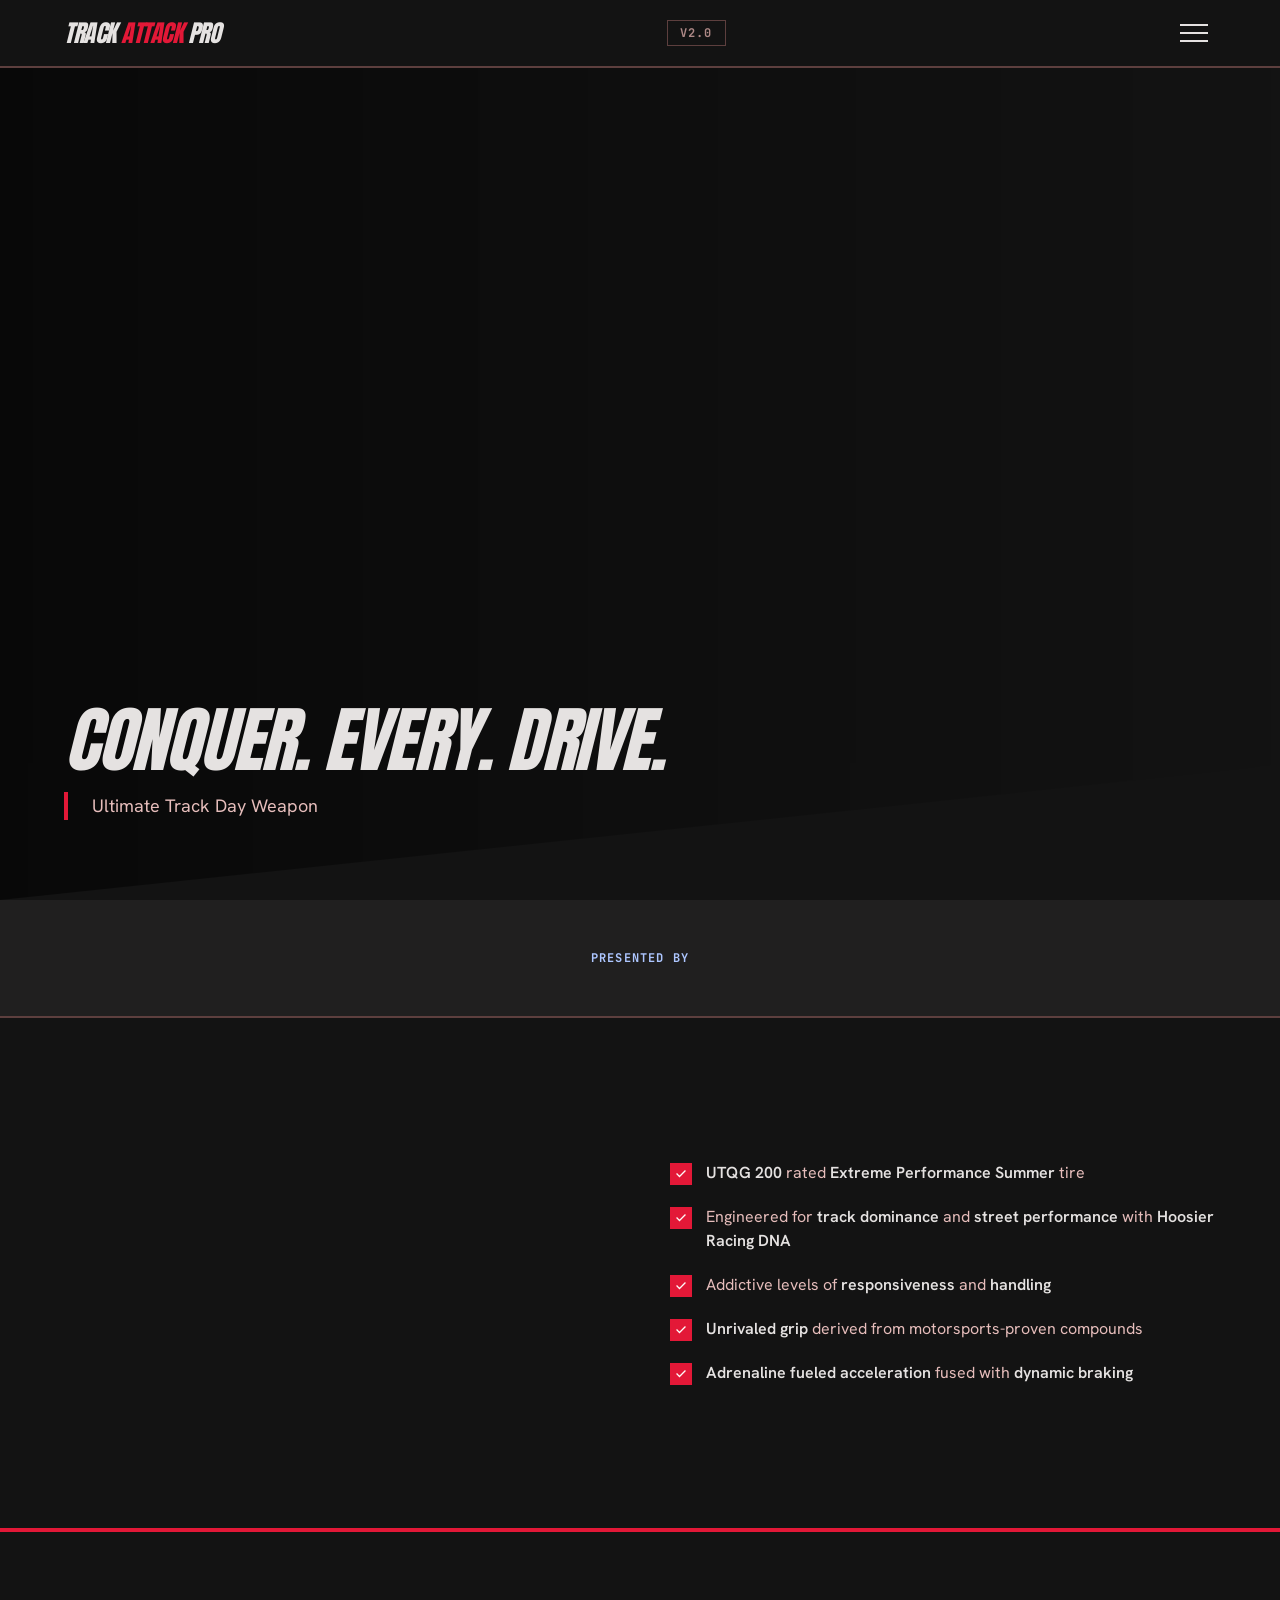
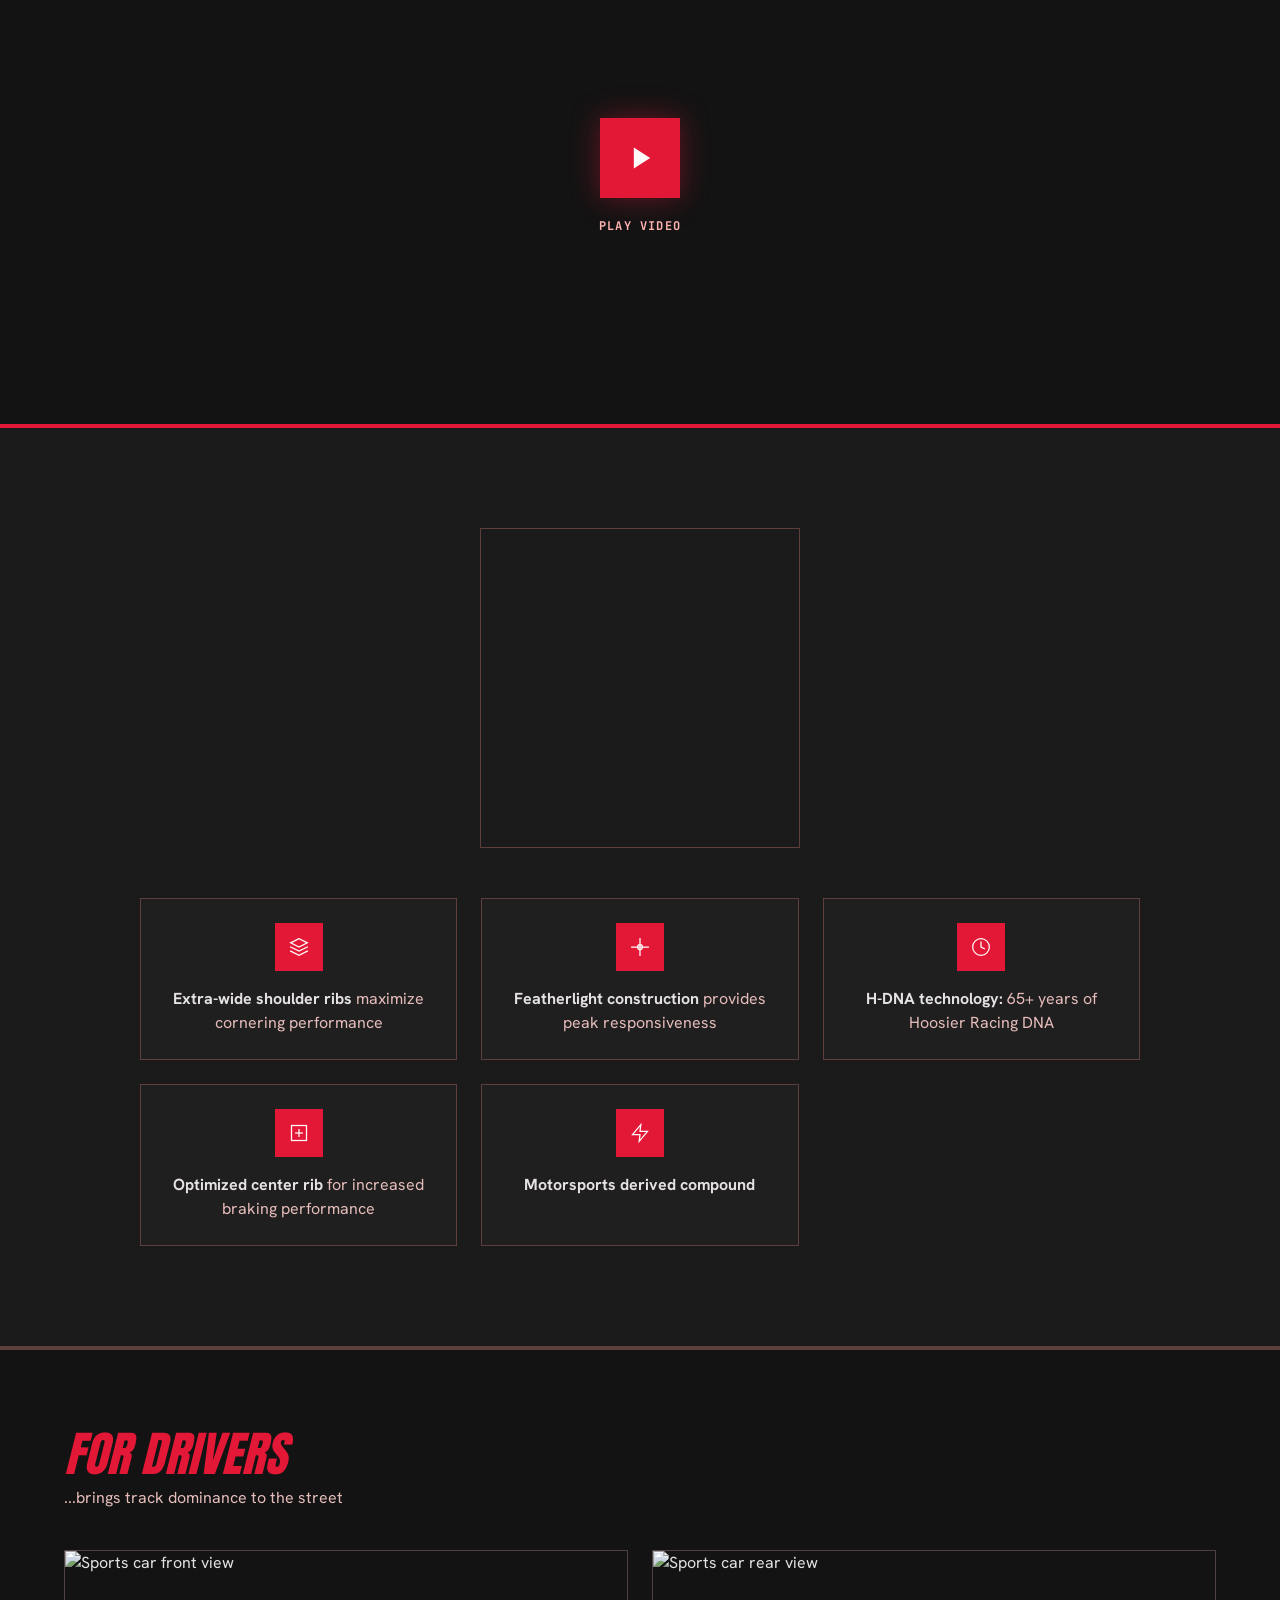
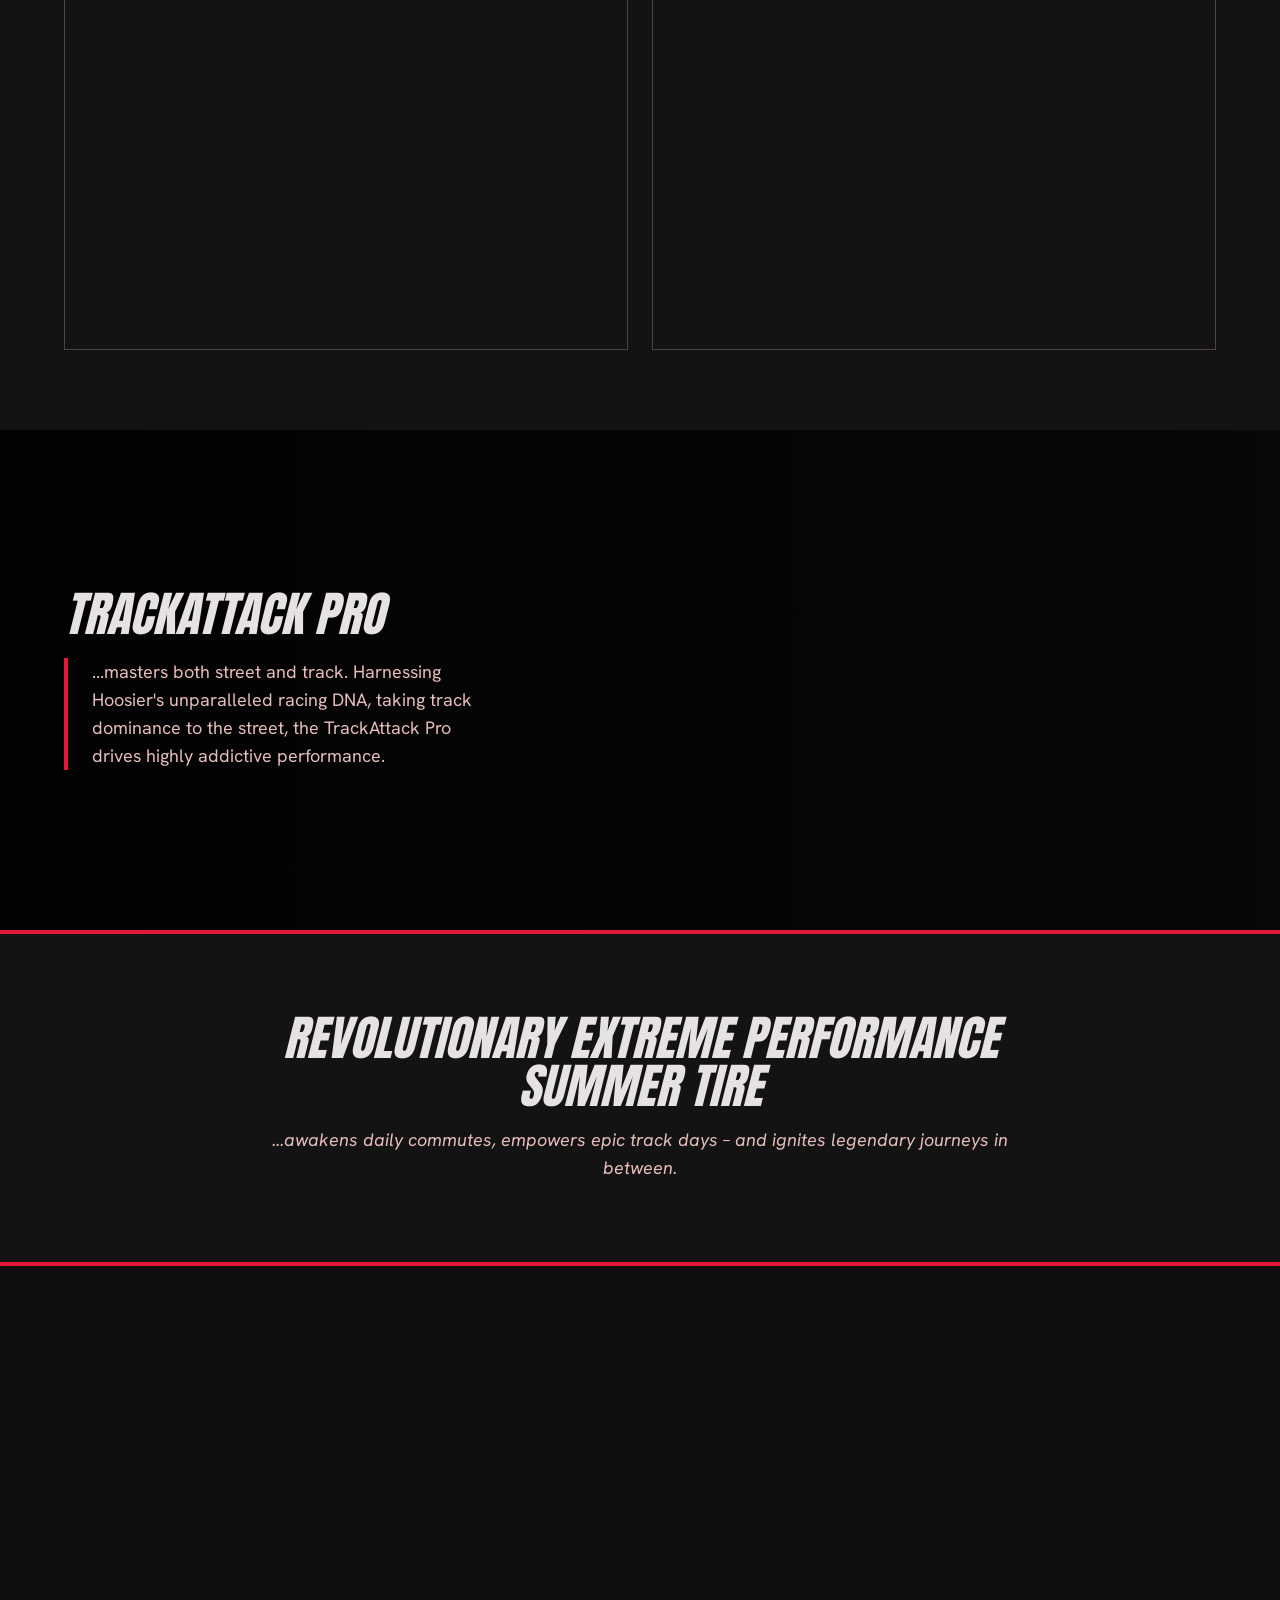
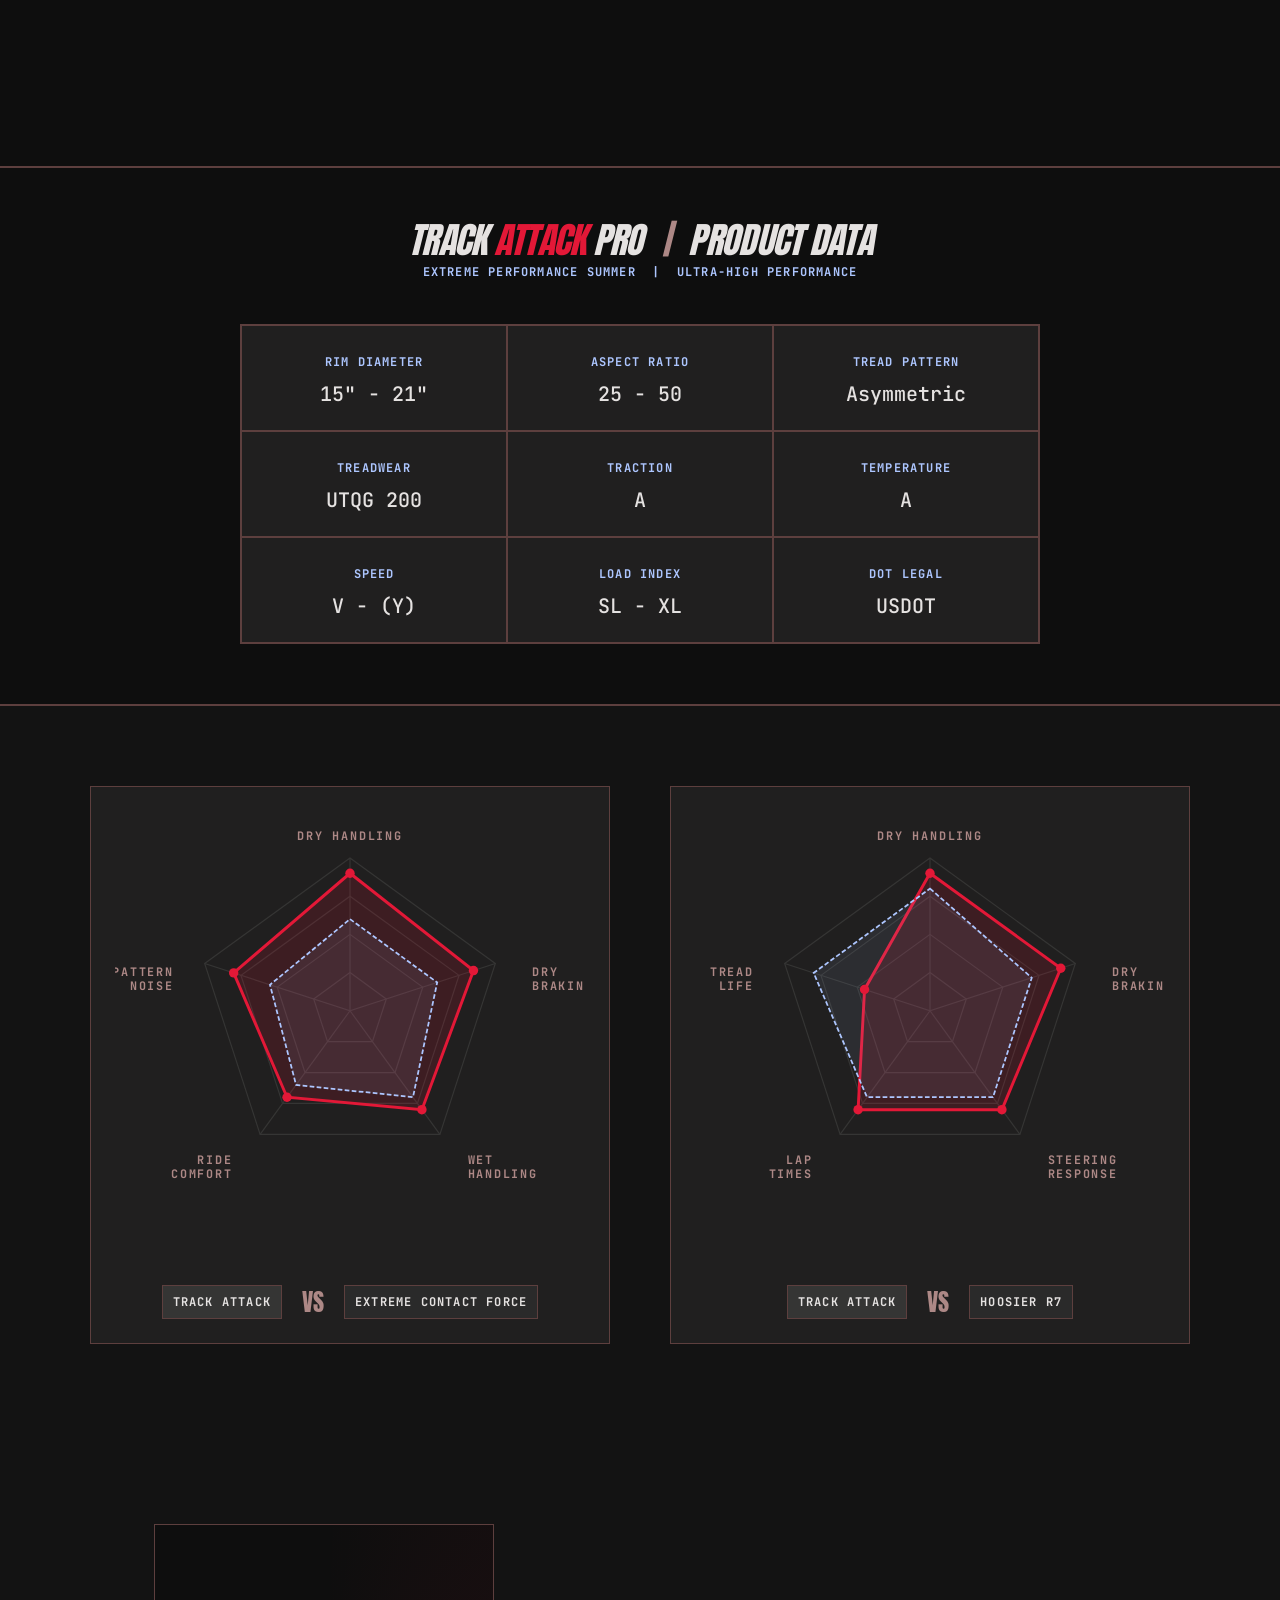
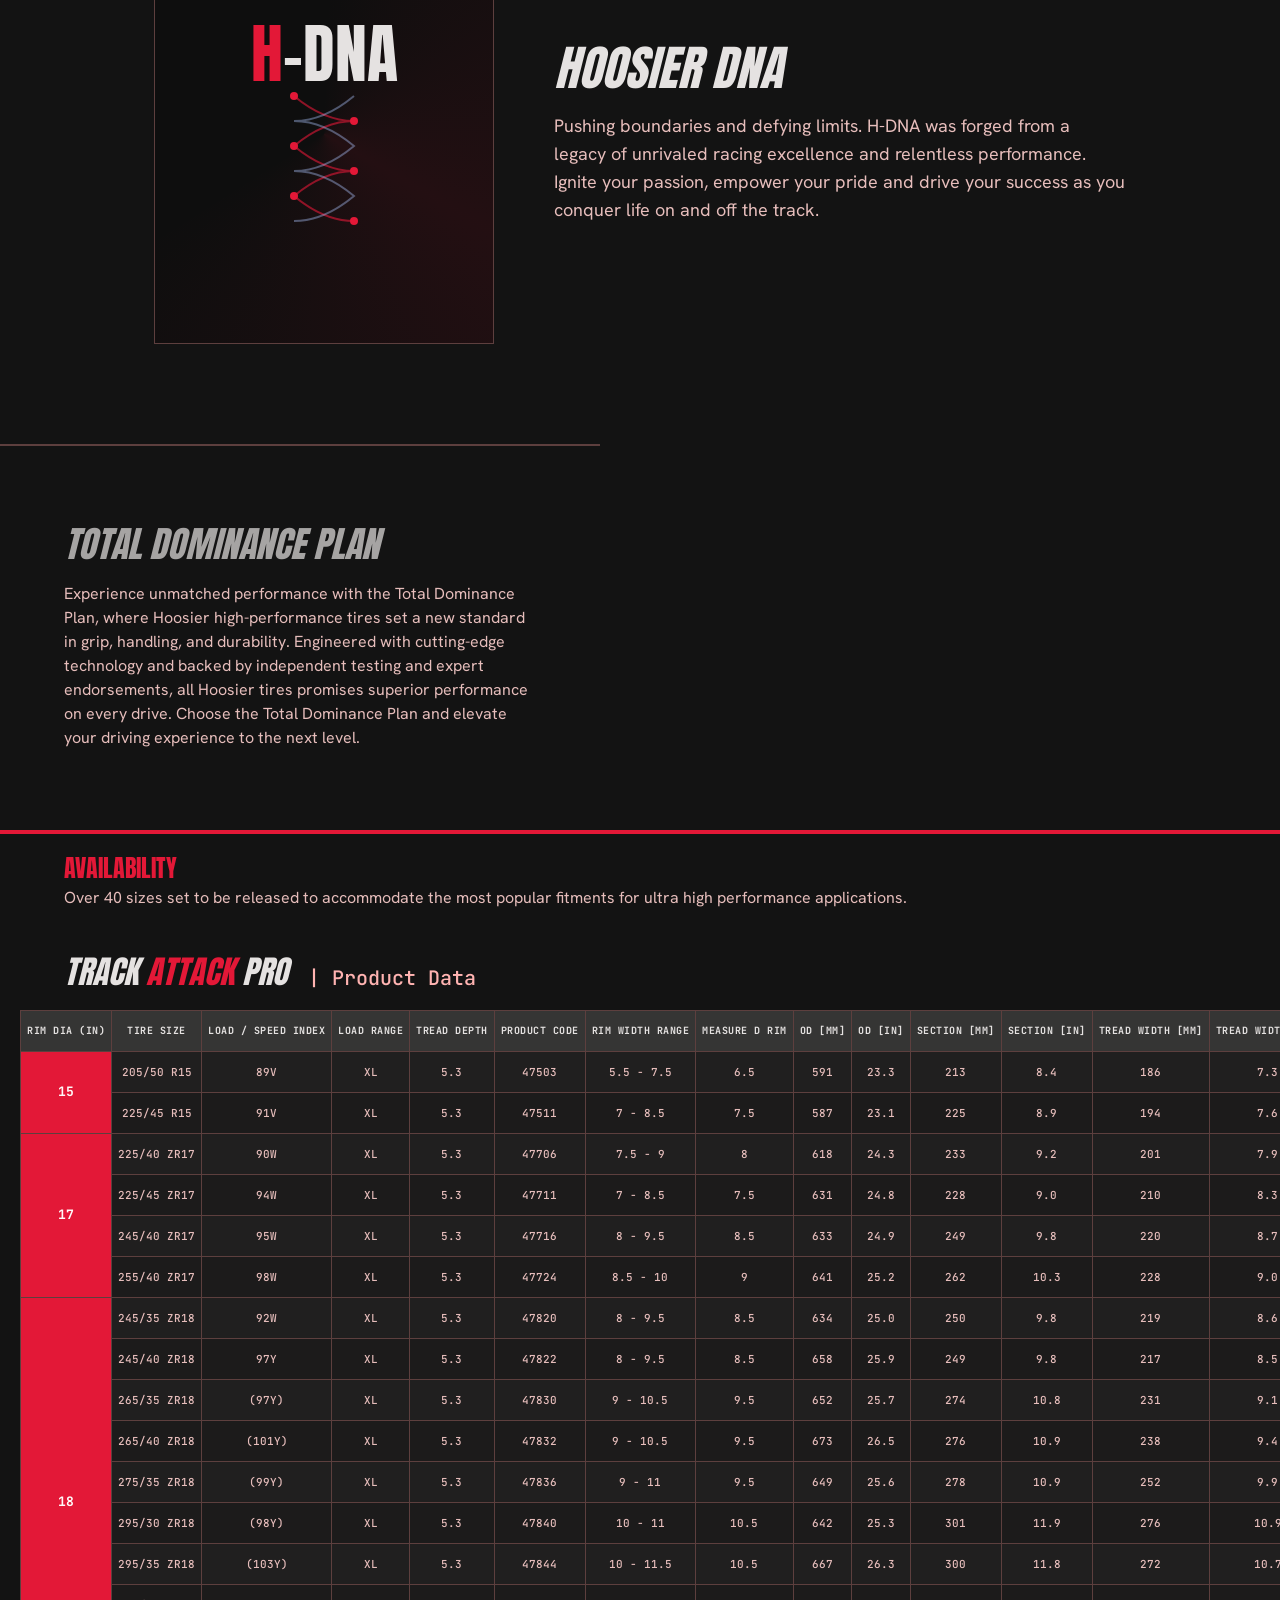
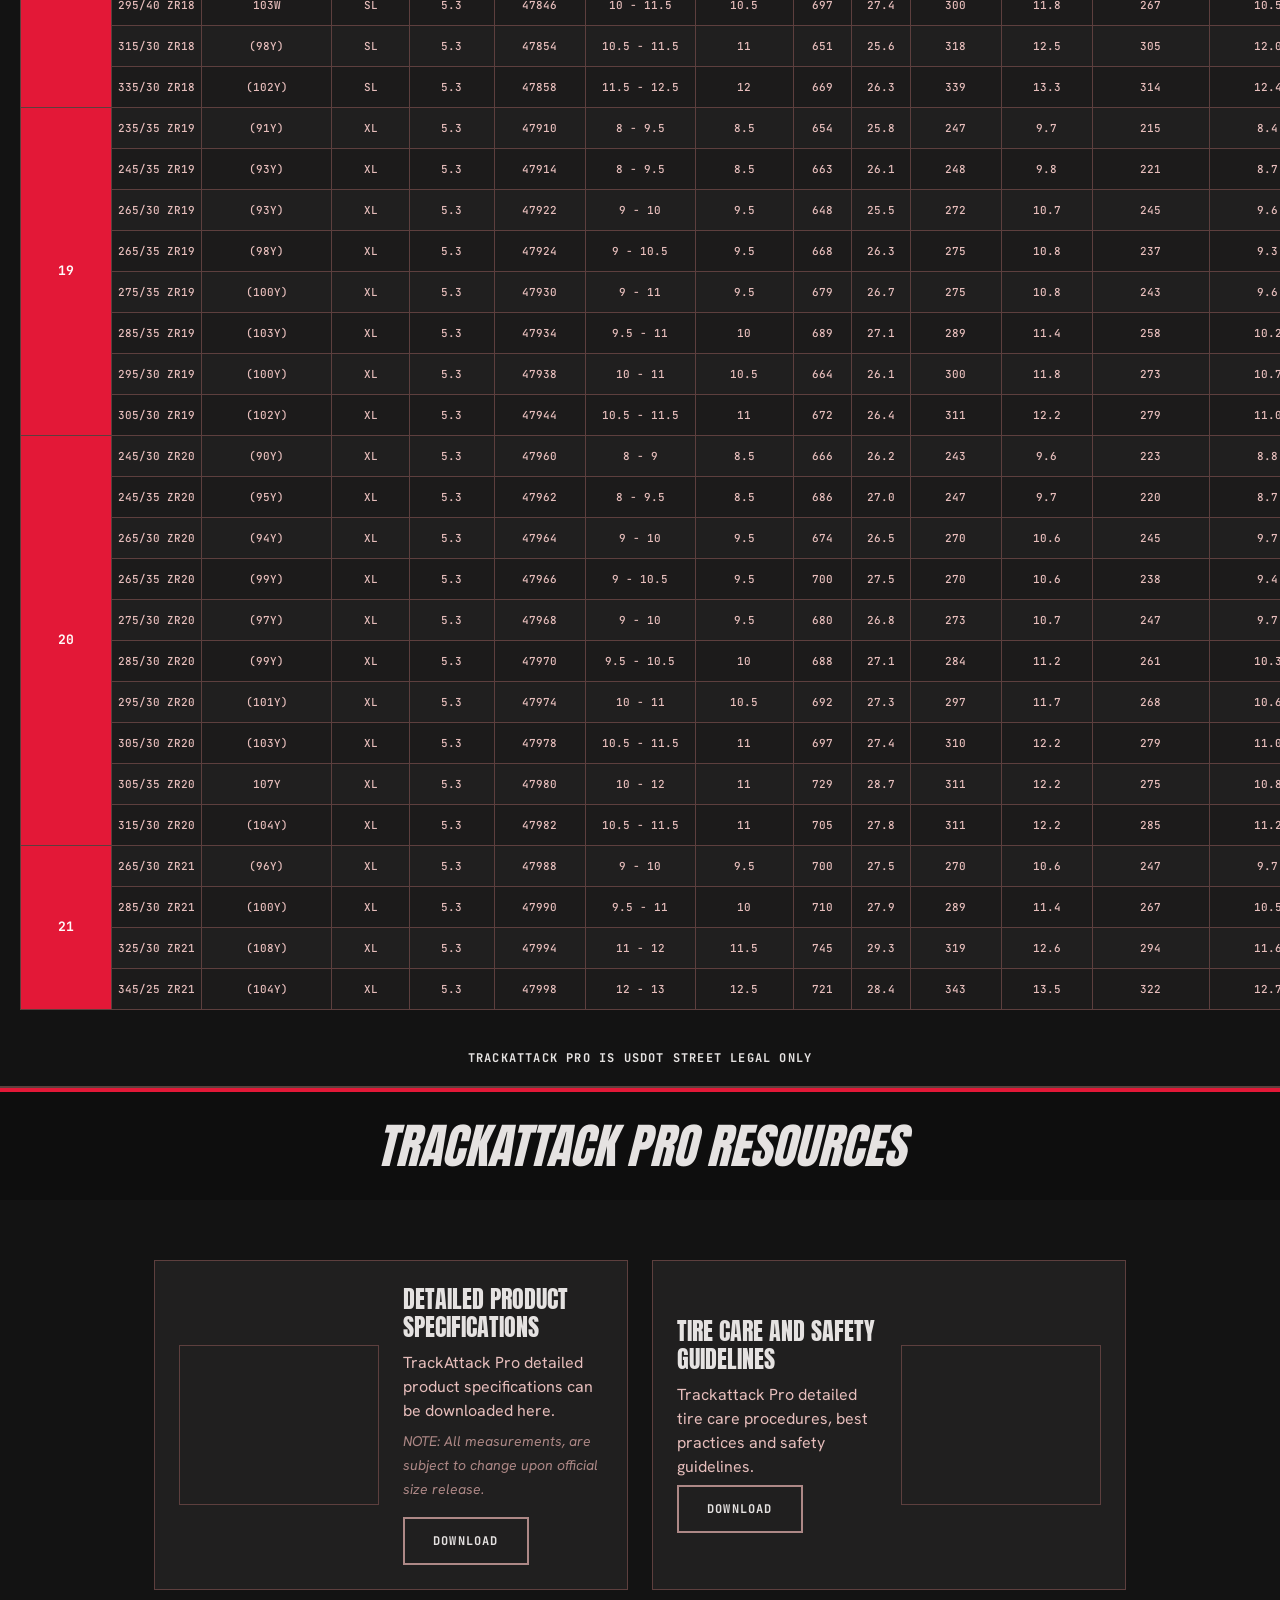
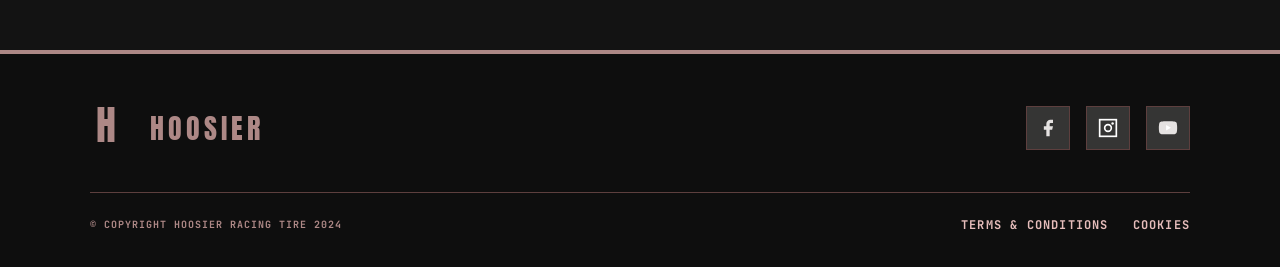
==== commit 9e8c34ac: "Redesign with Velocity Performance design system (v2.0) Complete visual overhaul applying DESIGN.md:" ====
--- a/index.html
+++ b/index.html
@@ -1,38 +1,88 @@
 <!DOCTYPE html>
-<html lang="en">
+<html class="dark" lang="en">
 <head>
 <meta charset="UTF-8">
 <meta name="viewport" content="width=device-width, initial-scale=1.0">
 <title>TrackAttackPro – Conquer. Every. Drive.</title>
 <link rel="preconnect" href="https://fonts.googleapis.com">
 <link rel="preconnect" href="https://fonts.gstatic.com" crossorigin>
-<link href="https://fonts.googleapis.com/css2?family=Oswald:wght@400;500;600;700&family=Barlow+Condensed:ital,wght@0,400;0,600;0,700;1,400;1,600;1,700&family=Barlow:wght@300;400;500;600&display=swap" rel="stylesheet">
+<link href="https://fonts.googleapis.com/css2?family=Anton&family=Hanken+Grotesk:ital,wght@0,100..900;1,100..900&family=JetBrains+Mono:ital,wght@0,100..800;1,100..800&display=swap" rel="stylesheet">
 <style>
 *, *::before, *::after { margin: 0; padding: 0; box-sizing: border-box; }
 
 :root {
-  --purple: #7B2D8E;
-  --purple-light: #9B4DBA;
-  --purple-dark: #5A1A6E;
-  --teal: #1a3a3a;
-  --teal-light: #2a5a5a;
-  --dark: #1a1a1a;
-  --grey-dark: #2a2a2a;
-  --grey: #666;
-  --grey-light: #f5f5f5;
-  --white: #fff;
-  --yellow: #d4a843;
-  --green: #4CAF50;
+  /* Surface */
+  --surface: #131313;
+  --surface-dim: #131313;
+  --surface-bright: #3a3939;
+  --surface-container-lowest: #0e0e0e;
+  --surface-container-low: #1c1b1b;
+  --surface-container: #201f1f;
+  --surface-container-high: #2a2a2a;
+  --surface-container-highest: #353534;
+  /* On Surface */
+  --on-surface: #e5e2e1;
+  --on-surface-variant: #e6bdbb;
+  --inverse-surface: #e5e2e1;
+  --inverse-on-surface: #313030;
+  /* Outline */
+  --outline: #ad8886;
+  --outline-variant: #5d3f3e;
+  /* Primary */
+  --primary: #ffb3b1;
+  --on-primary: #680011;
+  --primary-container: #e31837;
+  --on-primary-container: #fffaf9;
+  --inverse-primary: #bf0029;
+  /* Secondary */
+  --secondary: #adc6ff;
+  --on-secondary: #002e69;
+  --secondary-container: #4b8eff;
+  /* Tertiary */
+  --tertiary: #c6c6cf;
+  --on-tertiary: #2f3037;
+  --tertiary-container: #72737b;
+  --on-tertiary-container: #fcfaff;
+  /* Error */
+  --error: #ffb4ab;
+  --error-container: #93000a;
+  /* Background */
+  --background: #131313;
+  --on-background: #e5e2e1;
+  --surface-variant: #353534;
+  /* Spacing */
+  --unit: 4px;
+  --gutter: 24px;
+  --margin-desktop: 64px;
+  --margin-mobile: 20px;
+  --container-max: 1440px;
 }
 
 html { scroll-behavior: smooth; }
 
 body {
-  font-family: 'Barlow', sans-serif;
-  color: var(--dark);
-  background: var(--white);
+  font-family: 'Hanken Grotesk', sans-serif;
+  font-size: 16px;
+  line-height: 24px;
+  color: var(--on-background);
+  background: var(--background);
   overflow-x: hidden;
   -webkit-font-smoothing: antialiased;
+}
+
+/* Carbon fiber pattern utility */
+.carbon-pattern {
+  background-color: var(--surface);
+  background-image: linear-gradient(45deg, #1a1a1a 25%, transparent 25%, transparent 75%, #1a1a1a 75%, #1a1a1a),
+                    linear-gradient(45deg, #1a1a1a 25%, transparent 25%, transparent 75%, #1a1a1a 75%, #1a1a1a);
+  background-size: 4px 4px;
+  background-position: 0 0, 2px 2px;
+}
+
+/* Impact line utility */
+.impact-line {
+  height: 4px;
+  background-color: var(--primary-container);
 }
 
 /* ─── HEADER ─── */
@@ -43,52 +93,48 @@
   display: flex;
   align-items: center;
   justify-content: space-between;
-  padding: 24px 40px;
+  padding: 16px var(--margin-mobile);
+  border-bottom: 2px solid var(--outline-variant);
+  background: var(--background);
   transition: background 0.3s, padding 0.3s;
 }
 
+@media (min-width: 768px) {
+  header { padding: 16px var(--margin-desktop); }
+}
+
 header.scrolled {
-  background: rgba(0,0,0,0.85);
+  background: rgba(19,19,19,0.95);
   backdrop-filter: blur(10px);
-  padding: 14px 40px;
 }
 
 .logo {
-  font-family: 'Barlow Condensed', sans-serif;
+  font-family: 'Anton', sans-serif;
+  font-weight: 400;
+  font-style: italic;
+  font-size: 24px;
+  color: var(--on-surface);
+  text-transform: uppercase;
+  letter-spacing: -0.02em;
+  text-decoration: none;
+}
+
+.logo span {
+  color: var(--primary-container);
+}
+
+.version-badge {
+  font-family: 'JetBrains Mono', monospace;
+  font-size: 12px;
   font-weight: 700;
-  font-style: italic;
-  font-size: 28px;
-  color: var(--white);
-  text-transform: uppercase;
-  letter-spacing: 2px;
-  text-decoration: none;
-  text-shadow: 2px 2px 8px rgba(0,0,0,0.5);
-}
-
-.logo span {
-  background: linear-gradient(135deg, var(--purple-light), var(--purple));
-  -webkit-background-clip: text;
-  -webkit-text-fill-color: transparent;
-  background-clip: text;
-}
-
-.version-badge {
-  font-family: 'Barlow Condensed', sans-serif;
-  font-size: 12px;
-  font-weight: 500;
-  color: rgba(255,255,255,0.5);
-  letter-spacing: 1.5px;
+  line-height: 16px;
+  letter-spacing: 0.1em;
+  color: var(--outline);
   text-transform: uppercase;
   padding: 4px 12px;
-  border: 1px solid rgba(255,255,255,0.15);
-  border-radius: 20px;
+  border: 1px solid var(--outline-variant);
   white-space: nowrap;
   transition: color 0.3s, border-color 0.3s;
-}
-
-header.scrolled .version-badge {
-  color: rgba(255,255,255,0.4);
-  border-color: rgba(255,255,255,0.1);
 }
 
 .hamburger {
@@ -103,8 +149,7 @@
   display: block;
   width: 28px;
   height: 2px;
-  background: var(--white);
-  border-radius: 2px;
+  background: var(--on-surface);
   transition: 0.3s;
 }
 
@@ -116,8 +161,9 @@
   display: flex;
   flex-direction: column;
   justify-content: flex-end;
-  padding: 80px 60px;
+  padding: 80px var(--margin-desktop);
   overflow: hidden;
+  clip-path: polygon(0 0, 100% 0, 100% 85%, 0% 100%);
 }
 
 .hero-bg {
@@ -125,27 +171,38 @@
   inset: 0;
   background: url('https://images.unsplash.com/photo-1568605117036-5fe5e7bab0b7?w=1920&q=85') center/cover no-repeat;
   z-index: 0;
+  filter: grayscale(100%);
+  opacity: 0.6;
+  transition: filter 1s, opacity 1s;
+}
+
+.hero:hover .hero-bg {
+  filter: grayscale(0%);
+  opacity: 0.7;
 }
 
 .hero-bg::after {
   content: '';
   position: absolute;
   inset: 0;
-  background: linear-gradient(180deg, rgba(0,0,0,0.1) 0%, rgba(0,0,0,0.4) 70%, rgba(0,0,0,0.7) 100%);
+  background: linear-gradient(to right, rgba(0,0,0,0.9) 0%, rgba(0,0,0,0.4) 50%, transparent 100%);
 }
 
 .hero-content {
   position: relative;
   z-index: 1;
+  max-width: 700px;
 }
 
 .hero h1 {
-  font-family: 'Barlow Condensed', sans-serif;
-  font-weight: 700;
-  font-size: clamp(48px, 8vw, 96px);
-  color: var(--white);
+  font-family: 'Anton', sans-serif;
+  font-weight: 400;
+  font-style: italic;
+  font-size: clamp(36px, 8vw, 72px);
   line-height: 1;
-  letter-spacing: -1px;
+  letter-spacing: -0.02em;
+  color: var(--on-surface);
+  text-transform: uppercase;
   margin-bottom: 16px;
   opacity: 0;
   transform: translateY(40px);
@@ -153,13 +210,12 @@
 }
 
 .hero .subtitle {
-  font-family: 'Barlow Condensed', sans-serif;
-  font-style: italic;
-  font-weight: 600;
-  font-size: clamp(14px, 2vw, 20px);
-  color: rgba(255,255,255,0.7);
-  letter-spacing: 6px;
-  text-transform: uppercase;
+  font-family: 'Hanken Grotesk', sans-serif;
+  font-size: 18px;
+  line-height: 28px;
+  color: var(--on-surface-variant);
+  border-left: 4px solid var(--primary-container);
+  padding-left: var(--gutter);
   opacity: 0;
   transform: translateY(20px);
   animation: heroReveal 1s ease-out 0.6s forwards;
@@ -172,14 +228,18 @@
 /* ─── PRESENTED BY ─── */
 .presented-by {
   text-align: center;
-  padding: 50px 20px;
-  background: var(--white);
+  padding: 50px var(--margin-mobile);
+  background: var(--surface-container);
+  border-bottom: 2px solid var(--outline-variant);
 }
 
 .presented-by p {
-  font-size: 13px;
-  color: var(--grey);
-  letter-spacing: 3px;
+  font-family: 'JetBrains Mono', monospace;
+  font-size: 12px;
+  font-weight: 700;
+  line-height: 16px;
+  letter-spacing: 0.1em;
+  color: var(--secondary);
   text-transform: uppercase;
 }
 
@@ -188,28 +248,22 @@
   display: flex;
   align-items: center;
   gap: 60px;
-  max-width: 1200px;
+  max-width: var(--container-max);
   margin: 0 auto;
-  padding: 80px 40px;
+  padding: 80px var(--margin-desktop);
 }
 
 .features-image {
   flex: 1;
   display: flex;
   justify-content: center;
-}
-
-.features-image img {
-  max-width: 100%;
-  height: auto;
-  filter: drop-shadow(0 20px 40px rgba(0,0,0,0.15));
 }
 
 .tire-render {
   width: 420px;
   height: 350px;
   background: url('https://images.unsplash.com/photo-1621993202323-eb4b3a85882b?w=800&q=80') center/contain no-repeat;
-  filter: drop-shadow(0 20px 40px rgba(0,0,0,0.2));
+  filter: drop-shadow(0 0 40px rgba(227,24,55,0.15));
 }
 
 .features-list {
@@ -224,13 +278,14 @@
   display: flex;
   align-items: flex-start;
   gap: 14px;
-  font-size: 15px;
-  line-height: 1.6;
-  color: #444;
+  font-family: 'Hanken Grotesk', sans-serif;
+  font-size: 16px;
+  line-height: 24px;
+  color: var(--on-surface-variant);
 }
 
 .features-list li strong {
-  color: var(--dark);
+  color: var(--on-surface);
   font-weight: 600;
 }
 
@@ -238,8 +293,7 @@
   flex-shrink: 0;
   width: 22px;
   height: 22px;
-  border-radius: 50%;
-  background: var(--purple);
+  background: var(--primary-container);
   display: flex;
   align-items: center;
   justify-content: center;
@@ -250,10 +304,10 @@
   width: 12px;
   height: 12px;
   fill: none;
-  stroke: white;
+  stroke: var(--on-primary-container);
   stroke-width: 2.5;
-  stroke-linecap: round;
-  stroke-linejoin: round;
+  stroke-linecap: square;
+  stroke-linejoin: miter;
 }
 
 /* ─── VIDEO SECTION ─── */
@@ -265,13 +319,15 @@
   justify-content: center;
   background: url('https://images.unsplash.com/photo-1558618666-fcd25c85f82e?w=1600&q=80') center/cover no-repeat;
   overflow: hidden;
+  border-top: 4px solid var(--primary-container);
+  border-bottom: 4px solid var(--primary-container);
 }
 
 .video-section::before {
   content: '';
   position: absolute;
   inset: 0;
-  background: rgba(200,200,200,0.5);
+  background: rgba(19,19,19,0.7);
 }
 
 .play-btn {
@@ -279,26 +335,26 @@
   z-index: 1;
   width: 80px;
   height: 80px;
-  border-radius: 50%;
-  background: rgba(255,255,255,0.9);
+  background: var(--primary-container);
   border: none;
   cursor: pointer;
   display: flex;
   align-items: center;
   justify-content: center;
   transition: transform 0.3s, box-shadow 0.3s;
-  box-shadow: 0 4px 30px rgba(0,0,0,0.15);
+  box-shadow: 0 0 30px rgba(227,24,55,0.4);
 }
 
 .play-btn:hover {
   transform: scale(1.1);
-  box-shadow: 0 8px 40px rgba(0,0,0,0.25);
+  background: var(--secondary-container);
+  box-shadow: 0 0 40px rgba(75,142,255,0.4);
 }
 
 .play-btn svg {
   width: 28px;
   height: 28px;
-  fill: var(--purple);
+  fill: var(--on-primary-container);
   margin-left: 4px;
 }
 
@@ -306,11 +362,12 @@
   position: relative;
   z-index: 1;
   margin-top: 16px;
-  font-family: 'Barlow Condensed', sans-serif;
-  font-size: 14px;
-  letter-spacing: 3px;
-  text-transform: uppercase;
-  color: var(--dark);
+  font-family: 'JetBrains Mono', monospace;
+  font-size: 12px;
+  font-weight: 700;
+  letter-spacing: 0.1em;
+  text-transform: uppercase;
+  color: var(--primary);
 }
 
 .video-inner {
@@ -322,9 +379,13 @@
 /* ─── TECHNOLOGY CALLOUTS ─── */
 .tech-callouts {
   position: relative;
-  padding: 100px 40px;
-  background: var(--grey-light);
+  padding: 100px var(--margin-desktop);
   overflow: hidden;
+  background-color: var(--surface-container-low);
+  background-image: linear-gradient(45deg, #1a1a1a 25%, transparent 25%, transparent 75%, #1a1a1a 75%, #1a1a1a),
+                    linear-gradient(45deg, #1a1a1a 25%, transparent 25%, transparent 75%, #1a1a1a 75%, #1a1a1a);
+  background-size: 4px 4px;
+  background-position: 0 0, 2px 2px;
 }
 
 .tech-inner {
@@ -337,30 +398,35 @@
 .tire-center {
   width: 320px;
   height: 320px;
-  border-radius: 50%;
   background: url('https://images.unsplash.com/photo-1621993202323-eb4b3a85882b?w=600&q=80') center/cover;
   margin: 0 auto;
-  box-shadow: 0 20px 60px rgba(0,0,0,0.15);
+  border: 1px solid var(--outline-variant);
   position: relative;
 }
 
 .callout-grid {
   display: grid;
   grid-template-columns: repeat(auto-fit, minmax(250px, 1fr));
-  gap: 30px;
+  gap: var(--gutter);
   margin-top: 50px;
 }
 
 .callout {
   text-align: center;
-  padding: 24px;
+  padding: var(--gutter);
+  border: 1px solid var(--outline-variant);
+  background: var(--surface-container);
+  transition: border-color 0.3s;
+}
+
+.callout:hover {
+  border-color: var(--primary-container);
 }
 
 .callout-icon {
   width: 48px;
   height: 48px;
-  border-radius: 50%;
-  background: var(--purple);
+  background: var(--primary-container);
   margin: 0 auto 16px;
   display: flex;
   align-items: center;
@@ -370,25 +436,28 @@
 .callout-icon svg {
   width: 20px;
   height: 20px;
-  stroke: white;
+  stroke: var(--on-primary-container);
   fill: none;
-  stroke-width: 2;
+  stroke-width: 1.5;
+  stroke-linecap: square;
 }
 
 .callout p {
-  font-size: 14px;
-  line-height: 1.6;
-  color: #555;
+  font-family: 'Hanken Grotesk', sans-serif;
+  font-size: 16px;
+  line-height: 24px;
+  color: var(--on-surface-variant);
 }
 
 .callout strong {
-  color: var(--dark);
+  color: var(--on-surface);
 }
 
 /* ─── FOR DRIVERS GALLERY ─── */
 .gallery {
-  padding: 80px 40px;
-  background: var(--white);
+  padding: 80px var(--margin-desktop);
+  background: var(--surface);
+  border-top: 4px solid var(--outline-variant);
 }
 
 .gallery-header {
@@ -397,34 +466,40 @@
 }
 
 .gallery-header h2 {
-  font-family: 'Barlow Condensed', sans-serif;
-  font-weight: 700;
+  font-family: 'Anton', sans-serif;
+  font-weight: 400;
   font-style: italic;
-  font-size: 42px;
-  color: var(--purple);
+  font-size: 48px;
+  line-height: 48px;
+  color: var(--primary-container);
+  text-transform: uppercase;
   margin-bottom: 8px;
 }
 
 .gallery-header p {
-  font-size: 15px;
-  color: var(--grey);
+  font-family: 'Hanken Grotesk', sans-serif;
+  font-size: 16px;
+  line-height: 24px;
+  color: var(--on-surface-variant);
 }
 
 .gallery-grid {
   display: grid;
   grid-template-columns: 1fr 1fr;
-  gap: 20px;
+  gap: var(--gutter);
 }
 
 .gallery-img {
   width: 100%;
   height: 400px;
   object-fit: cover;
-  border-radius: 8px;
-  transition: transform 0.5s;
+  filter: grayscale(50%);
+  transition: filter 0.5s, transform 0.5s;
+  border: 1px solid var(--outline-variant);
 }
 
 .gallery-img:hover {
+  filter: grayscale(0%);
   transform: scale(1.02);
 }
 
@@ -441,45 +516,52 @@
   content: '';
   position: absolute;
   inset: 0;
-  background: rgba(40,40,40,0.75);
+  background: linear-gradient(to right, rgba(0,0,0,0.9) 0%, rgba(0,0,0,0.6) 100%);
 }
 
 .about-content {
   position: relative;
   z-index: 1;
   max-width: 550px;
-  padding: 80px 60px;
+  padding: 80px var(--margin-desktop);
 }
 
 .about-content h2 {
-  font-family: 'Barlow Condensed', sans-serif;
-  font-weight: 700;
+  font-family: 'Anton', sans-serif;
+  font-weight: 400;
+  font-style: italic;
   font-size: 48px;
-  color: var(--white);
+  line-height: 48px;
+  color: var(--on-surface);
+  text-transform: uppercase;
   margin-bottom: 20px;
 }
 
 .about-content p {
-  font-size: 16px;
-  line-height: 1.8;
-  color: rgba(255,255,255,0.8);
+  font-family: 'Hanken Grotesk', sans-serif;
+  font-size: 18px;
+  line-height: 28px;
+  color: var(--on-surface-variant);
+  border-left: 4px solid var(--primary-container);
+  padding-left: var(--gutter);
 }
 
 /* ─── CTA BANNER ─── */
 .cta-banner {
   position: relative;
-  padding: 80px 40px;
+  padding: 80px var(--margin-desktop);
   text-align: center;
   background: url('https://images.unsplash.com/photo-1503376780353-7e6692767b70?w=1600&q=80') center/cover no-repeat;
   overflow: hidden;
+  border-top: 4px solid var(--primary-container);
+  border-bottom: 4px solid var(--primary-container);
 }
 
 .cta-banner::before {
   content: '';
   position: absolute;
   inset: 0;
-  background: rgba(100,100,100,0.55);
-  backdrop-filter: blur(2px);
+  background: rgba(19,19,19,0.8);
 }
 
 .cta-banner-content {
@@ -490,29 +572,33 @@
 }
 
 .cta-banner h2 {
-  font-family: 'Barlow Condensed', sans-serif;
-  font-weight: 700;
-  font-size: clamp(28px, 4vw, 48px);
-  color: var(--white);
+  font-family: 'Anton', sans-serif;
+  font-weight: 400;
+  font-style: italic;
+  font-size: clamp(24px, 4vw, 48px);
+  line-height: 1;
+  color: var(--on-surface);
+  text-transform: uppercase;
   margin-bottom: 16px;
 }
 
 .cta-banner p {
-  font-size: 16px;
-  color: rgba(255,255,255,0.85);
+  font-family: 'Hanken Grotesk', sans-serif;
+  font-size: 18px;
+  line-height: 28px;
+  color: var(--on-surface-variant);
   font-style: italic;
-  line-height: 1.6;
 }
 
 /* ─── CINEMATIC TIRE ─── */
 .cinematic-tire {
   height: 500px;
-  background: linear-gradient(135deg, #0a2020, #1a3a3a, #0d1f2d);
   display: flex;
   align-items: center;
   justify-content: center;
   position: relative;
   overflow: hidden;
+  background: var(--surface-container-lowest);
 }
 
 .cinematic-tire::before {
@@ -520,7 +606,8 @@
   position: absolute;
   inset: 0;
   background: url('https://images.unsplash.com/photo-1494976388531-d1058494cdd8?w=1600&q=80') center/cover no-repeat;
-  opacity: 0.3;
+  opacity: 0.15;
+  filter: grayscale(100%);
 }
 
 .cinematic-tire-inner {
@@ -534,7 +621,7 @@
   height: 350px;
   background: url('https://images.unsplash.com/photo-1621993202323-eb4b3a85882b?w=600&q=80') center/contain no-repeat;
   margin: 0 auto;
-  filter: drop-shadow(0 0 60px rgba(26,58,58,0.8));
+  filter: drop-shadow(0 0 60px rgba(227,24,55,0.3));
   animation: floatTire 4s ease-in-out infinite;
 }
 
@@ -546,10 +633,12 @@
 /* ─── PRODUCT SPECS SUMMARY ─── */
 .specs-summary {
   position: relative;
-  padding: 60px 40px;
-  background: var(--dark);
-  color: var(--white);
+  padding: 60px var(--margin-desktop);
+  background: var(--surface-container-lowest);
+  color: var(--on-surface);
   overflow: hidden;
+  border-top: 2px solid var(--outline-variant);
+  border-bottom: 2px solid var(--outline-variant);
 }
 
 .specs-summary::before {
@@ -557,7 +646,8 @@
   position: absolute;
   inset: 0;
   background: url('https://images.unsplash.com/photo-1619405399517-d7fce0f13302?w=1600&q=80') center/cover no-repeat;
-  opacity: 0.15;
+  opacity: 0.08;
+  filter: grayscale(100%);
 }
 
 .specs-header {
@@ -568,33 +658,31 @@
 }
 
 .specs-logo {
-  font-family: 'Barlow Condensed', sans-serif;
-  font-weight: 700;
+  font-family: 'Anton', sans-serif;
+  font-weight: 400;
   font-style: italic;
   font-size: 36px;
   text-transform: uppercase;
-  letter-spacing: 2px;
+  letter-spacing: -0.02em;
+  color: var(--on-surface);
 }
 
 .specs-logo .attack {
-  background: linear-gradient(135deg, var(--purple-light), var(--purple));
-  -webkit-background-clip: text;
-  -webkit-text-fill-color: transparent;
-  background-clip: text;
+  color: var(--primary-container);
 }
 
 .specs-logo .divider {
-  color: var(--grey);
+  color: var(--outline);
   margin: 0 12px;
-  font-weight: 300;
 }
 
 .specs-sub {
-  font-family: 'Oswald', sans-serif;
-  font-size: 13px;
-  letter-spacing: 4px;
-  text-transform: uppercase;
-  color: rgba(255,255,255,0.5);
+  font-family: 'JetBrains Mono', monospace;
+  font-size: 12px;
+  font-weight: 700;
+  letter-spacing: 0.1em;
+  text-transform: uppercase;
+  color: var(--secondary);
   margin-top: 8px;
 }
 
@@ -606,37 +694,45 @@
   gap: 2px;
   max-width: 800px;
   margin: 0 auto;
-  background: rgba(255,255,255,0.1);
-  border: 1px solid rgba(255,255,255,0.15);
+  background: var(--outline-variant);
+  border: 2px solid var(--outline-variant);
 }
 
 .spec-item {
   text-align: center;
   padding: 24px 16px;
-  background: rgba(0,0,0,0.6);
+  background: var(--surface-container);
+  transition: background 0.3s;
+}
+
+.spec-item:hover {
+  background: var(--surface-container-high);
 }
 
 .spec-label {
-  font-family: 'Oswald', sans-serif;
-  font-size: 11px;
-  letter-spacing: 3px;
-  text-transform: uppercase;
-  color: rgba(255,255,255,0.5);
+  font-family: 'JetBrains Mono', monospace;
+  font-size: 12px;
+  font-weight: 700;
+  letter-spacing: 0.1em;
+  text-transform: uppercase;
+  color: var(--secondary);
   margin-bottom: 8px;
 }
 
 .spec-value {
-  font-family: 'Barlow Condensed', sans-serif;
-  font-weight: 600;
-  font-size: 24px;
-  color: var(--white);
+  font-family: 'JetBrains Mono', monospace;
+  font-weight: 500;
+  font-size: 20px;
+  line-height: 24px;
+  color: var(--on-surface);
 }
 
 /* ─── RADAR CHARTS ─── */
 .radar-section {
   position: relative;
-  padding: 80px 40px;
+  padding: 80px var(--margin-desktop);
   overflow: hidden;
+  background: var(--surface);
 }
 
 .radar-section::before {
@@ -644,7 +740,8 @@
   position: absolute;
   inset: 0;
   background: url('https://images.unsplash.com/photo-1619405399517-d7fce0f13302?w=1600&q=80') center/cover no-repeat;
-  opacity: 0.08;
+  opacity: 0.05;
+  filter: grayscale(100%);
 }
 
 .radar-grid {
@@ -659,6 +756,9 @@
 
 .radar-card {
   text-align: center;
+  border: 1px solid var(--outline-variant);
+  padding: var(--gutter);
+  background: var(--surface-container);
 }
 
 .radar-card svg {
@@ -680,39 +780,23 @@
   gap: 8px;
 }
 
-.vs-tire-img {
-  width: 80px;
-  height: 60px;
-  background: #222;
-  border-radius: 4px;
-  display: flex;
-  align-items: center;
-  justify-content: center;
-  overflow: hidden;
-}
-
-.vs-tire-img img {
-  width: 100%;
-  height: 100%;
-  object-fit: cover;
-}
-
 .vs-tire-name {
-  font-family: 'Barlow Condensed', sans-serif;
-  font-weight: 600;
+  font-family: 'JetBrains Mono', monospace;
+  font-weight: 700;
   font-size: 12px;
   text-transform: uppercase;
-  letter-spacing: 1px;
+  letter-spacing: 0.1em;
   padding: 4px 10px;
-  background: var(--dark);
-  color: var(--white);
+  background: var(--surface-container-highest);
+  color: var(--on-surface);
+  border: 1px solid var(--outline-variant);
 }
 
 .vs-label {
-  font-family: 'Barlow Condensed', sans-serif;
-  font-weight: 700;
+  font-family: 'Anton', sans-serif;
+  font-weight: 400;
   font-size: 24px;
-  color: var(--grey);
+  color: var(--outline);
 }
 
 /* ─── H-DNA SECTION ─── */
@@ -722,21 +806,20 @@
   gap: 60px;
   max-width: 1100px;
   margin: 0 auto;
-  padding: 100px 40px;
+  padding: 100px var(--margin-desktop);
 }
 
 .hdna-image {
   flex: 0 0 340px;
   height: 420px;
-  background: var(--dark);
-  border-radius: 16px;
+  background: var(--surface-container-lowest);
   display: flex;
   flex-direction: column;
   align-items: center;
   justify-content: center;
   gap: 20px;
   padding: 40px;
-  box-shadow: 0 20px 60px rgba(0,0,0,0.15);
+  border: 1px solid var(--outline-variant);
   position: relative;
   overflow: hidden;
 }
@@ -748,9 +831,9 @@
   left: -50%;
   width: 200%;
   height: 200%;
-  background: conic-gradient(from 0deg, transparent, var(--purple), transparent, transparent);
+  background: conic-gradient(from 0deg, transparent, var(--primary-container), transparent, transparent);
   animation: rotateDNA 8s linear infinite;
-  opacity: 0.15;
+  opacity: 0.1;
 }
 
 @keyframes rotateDNA {
@@ -758,16 +841,16 @@
 }
 
 .hdna-logo-text {
-  font-family: 'Barlow Condensed', sans-serif;
-  font-weight: 700;
+  font-family: 'Anton', sans-serif;
+  font-weight: 400;
   font-size: 64px;
-  color: var(--white);
+  color: var(--on-surface);
   position: relative;
   z-index: 1;
 }
 
 .hdna-logo-text .h-icon {
-  color: var(--purple-light);
+  color: var(--primary-container);
 }
 
 .dna-helix {
@@ -776,115 +859,129 @@
 }
 
 .hdna-content h2 {
-  font-family: 'Barlow Condensed', sans-serif;
-  font-weight: 700;
-  font-size: 42px;
-  color: var(--dark);
+  font-family: 'Anton', sans-serif;
+  font-weight: 400;
+  font-style: italic;
+  font-size: 48px;
+  line-height: 48px;
+  color: var(--on-surface);
+  text-transform: uppercase;
   margin-bottom: 20px;
 }
 
 .hdna-content p {
-  font-size: 16px;
-  line-height: 1.8;
-  color: #555;
+  font-family: 'Hanken Grotesk', sans-serif;
+  font-size: 18px;
+  line-height: 28px;
+  color: var(--on-surface-variant);
 }
 
 /* ─── TOTAL DOMINANCE ─── */
 .dominance {
-  padding: 80px 40px;
+  padding: 80px var(--margin-desktop);
   max-width: 600px;
+  border-top: 2px solid var(--outline-variant);
 }
 
 .dominance h2 {
-  font-family: 'Barlow Condensed', sans-serif;
-  font-weight: 700;
+  font-family: 'Anton', sans-serif;
+  font-weight: 400;
+  font-style: italic;
   font-size: 36px;
-  color: var(--dark);
+  line-height: 36px;
+  color: var(--on-surface);
+  text-transform: uppercase;
   margin-bottom: 20px;
   opacity: 0.7;
 }
 
 .dominance p {
-  font-size: 15px;
-  line-height: 1.8;
-  color: #777;
+  font-family: 'Hanken Grotesk', sans-serif;
+  font-size: 16px;
+  line-height: 24px;
+  color: var(--on-surface-variant);
 }
 
 /* ─── AVAILABILITY / DATA TABLE ─── */
 .availability-note {
-  max-width: 1200px;
+  max-width: 1400px;
   margin: 0 auto;
-  padding: 20px 40px 10px;
+  padding: 20px var(--margin-desktop) 10px;
+  border-top: 4px solid var(--primary-container);
 }
 
 .availability-note h3 {
-  font-family: 'Barlow Condensed', sans-serif;
-  font-size: 18px;
-  color: var(--purple);
+  font-family: 'Anton', sans-serif;
+  font-weight: 400;
+  font-size: 24px;
+  line-height: 28px;
+  color: var(--primary-container);
+  text-transform: uppercase;
   margin-bottom: 4px;
 }
 
 .availability-note p {
-  font-size: 13px;
-  color: var(--grey);
+  font-family: 'Hanken Grotesk', sans-serif;
+  font-size: 16px;
+  line-height: 24px;
+  color: var(--on-surface-variant);
 }
 
 .product-data-header {
-  max-width: 1200px;
+  max-width: 1400px;
   margin: 40px auto 20px;
-  padding: 0 40px;
+  padding: 0 var(--margin-desktop);
   display: flex;
   align-items: baseline;
   gap: 20px;
 }
 
 .product-data-header .pd-logo {
-  font-family: 'Barlow Condensed', sans-serif;
-  font-weight: 700;
+  font-family: 'Anton', sans-serif;
+  font-weight: 400;
   font-style: italic;
   font-size: 32px;
   text-transform: uppercase;
+  color: var(--on-surface);
 }
 
 .product-data-header .pd-logo .attack {
-  background: linear-gradient(135deg, var(--purple-light), var(--purple));
-  -webkit-background-clip: text;
-  -webkit-text-fill-color: transparent;
-  background-clip: text;
+  color: var(--primary-container);
 }
 
 .product-data-header .pd-label {
-  font-family: 'Oswald', sans-serif;
-  font-size: 24px;
-  color: var(--purple-light);
-  font-weight: 300;
+  font-family: 'JetBrains Mono', monospace;
+  font-size: 20px;
+  font-weight: 500;
+  line-height: 24px;
+  color: var(--primary);
 }
 
 .table-container {
-  max-width: 1400px;
+  max-width: 1440px;
   margin: 0 auto;
-  padding: 0 20px 20px;
+  padding: 0 var(--margin-mobile) 20px;
   overflow-x: auto;
 }
 
 .data-table {
   width: 100%;
   border-collapse: collapse;
+  font-family: 'JetBrains Mono', monospace;
   font-size: 11px;
-  font-family: 'Barlow', sans-serif;
   white-space: nowrap;
 }
 
 .data-table thead th {
-  background: #3a3a4a;
-  color: var(--white);
+  background: var(--surface-container-highest);
+  color: var(--on-surface);
   padding: 8px 6px;
   text-align: center;
-  font-weight: 600;
+  font-weight: 700;
   font-size: 10px;
   text-transform: uppercase;
-  letter-spacing: 0.5px;
-  border: 1px solid #4a4a5a;
+  letter-spacing: 0.05em;
+  border: 1px solid var(--outline-variant);
   position: sticky;
   top: 0;
 }
@@ -892,21 +989,25 @@
 .data-table tbody td {
   padding: 5px 6px;
   text-align: center;
-  border: 1px solid #e0e0e0;
+  border: 1px solid var(--outline-variant);
   font-size: 11px;
-}
-
-.data-table tbody tr:nth-child(even) {
-  background: #f9f9f9;
-}
-
-.data-table tbody tr:hover {
-  background: #eef0ff;
+  font-weight: 500;
+  color: var(--on-surface-variant);
+  background: var(--surface-container);
+}
+
+.data-table tbody tr:nth-child(even) td {
+  background: var(--surface-container-low);
+}
+
+.data-table tbody tr:hover td {
+  background: var(--surface-container-high);
+  color: var(--on-surface);
 }
 
 .rim-group td:first-child {
-  background: var(--purple);
-  color: var(--white);
+  background: var(--primary-container) !important;
+  color: var(--on-primary-container);
   font-weight: 700;
   font-size: 13px;
 }
@@ -914,37 +1015,45 @@
 .badge {
   display: inline-block;
   padding: 2px 8px;
-  border-radius: 3px;
+  font-family: 'JetBrains Mono', monospace;
   font-size: 10px;
-  font-weight: 600;
-  text-transform: uppercase;
+  font-weight: 700;
+  text-transform: uppercase;
+  letter-spacing: 0.05em;
 }
 
 .badge-available {
-  background: #e8f5e9;
-  color: #2e7d32;
+  background: rgba(76,175,80,0.15);
+  color: #66bb6a;
+  border: 1px solid rgba(76,175,80,0.3);
 }
 
 .badge-upcoming {
-  background: #fff8e1;
-  color: #f57f17;
+  background: rgba(255,179,177,0.1);
+  color: var(--primary);
+  border: 1px solid rgba(255,179,177,0.2);
 }
 
 .usdot-note {
   text-align: center;
   padding: 16px;
-  font-size: 13px;
-  font-weight: 600;
-  color: var(--dark);
+  font-family: 'JetBrains Mono', monospace;
+  font-size: 12px;
+  font-weight: 700;
+  letter-spacing: 0.1em;
+  text-transform: uppercase;
+  color: var(--on-surface);
+  border-bottom: 2px solid var(--outline-variant);
 }
 
 /* ─── RESOURCES ─── */
 .resources-banner {
-  background: linear-gradient(135deg, #1a2a2a, var(--teal), #1a3030);
-  padding: 30px 40px;
+  background: var(--surface-container-lowest);
+  padding: 30px var(--margin-desktop);
   text-align: center;
   position: relative;
   overflow: hidden;
+  border-top: 4px solid var(--primary-container);
 }
 
 .resources-banner::before {
@@ -952,14 +1061,18 @@
   position: absolute;
   inset: 0;
   background: url('https://images.unsplash.com/photo-1558618666-fcd25c85f82e?w=1200&q=60') center/cover no-repeat;
-  opacity: 0.1;
+  opacity: 0.05;
+  filter: grayscale(100%);
 }
 
 .resources-banner h2 {
-  font-family: 'Barlow Condensed', sans-serif;
-  font-weight: 700;
-  font-size: 36px;
-  color: var(--white);
+  font-family: 'Anton', sans-serif;
+  font-weight: 400;
+  font-style: italic;
+  font-size: 48px;
+  line-height: 48px;
+  color: var(--on-surface);
+  text-transform: uppercase;
   position: relative;
   z-index: 1;
 }
@@ -967,32 +1080,31 @@
 .resources-grid {
   display: grid;
   grid-template-columns: 1fr 1fr;
-  gap: 30px;
+  gap: var(--gutter);
   max-width: 1100px;
   margin: 0 auto;
-  padding: 60px 40px;
+  padding: 60px var(--margin-desktop);
 }
 
 .resource-card {
   display: flex;
   align-items: center;
-  gap: 30px;
-  padding: 30px;
-  background: var(--grey-light);
-  border-radius: 8px;
-  transition: transform 0.3s, box-shadow 0.3s;
+  gap: var(--gutter);
+  padding: var(--gutter);
+  background: var(--surface-container);
+  border: 1px solid var(--outline-variant);
+  transition: border-color 0.3s;
 }
 
 .resource-card:hover {
-  transform: translateY(-4px);
-  box-shadow: 0 12px 40px rgba(0,0,0,0.1);
+  border-color: var(--primary-container);
 }
 
 .resource-img {
   flex: 0 0 200px;
   height: 160px;
   background: url('https://images.unsplash.com/photo-1621993202323-eb4b3a85882b?w=400&q=80') center/cover no-repeat;
-  border-radius: 6px;
+  border: 1px solid var(--outline-variant);
 }
 
 .resource-img.tech-img {
@@ -1000,52 +1112,57 @@
 }
 
 .resource-info h3 {
-  font-family: 'Barlow Condensed', sans-serif;
-  font-weight: 700;
-  font-size: 22px;
-  color: var(--dark);
+  font-family: 'Anton', sans-serif;
+  font-weight: 400;
+  font-size: 24px;
+  line-height: 28px;
+  color: var(--on-surface);
+  text-transform: uppercase;
   margin-bottom: 10px;
 }
 
 .resource-info p {
-  font-size: 14px;
-  color: var(--grey);
-  line-height: 1.6;
+  font-family: 'Hanken Grotesk', sans-serif;
+  font-size: 16px;
+  line-height: 24px;
+  color: var(--on-surface-variant);
   margin-bottom: 6px;
 }
 
 .resource-info .note {
   font-style: italic;
-  font-size: 12px;
-  color: #999;
+  font-size: 14px;
+  color: var(--outline);
   margin-bottom: 16px;
 }
 
 .download-btn {
   display: inline-block;
   padding: 10px 28px;
-  border: 2px solid var(--dark);
+  border: 2px solid var(--outline);
   background: transparent;
-  font-family: 'Barlow', sans-serif;
-  font-size: 13px;
-  font-weight: 600;
-  letter-spacing: 1px;
+  font-family: 'JetBrains Mono', monospace;
+  font-size: 12px;
+  font-weight: 700;
+  letter-spacing: 0.1em;
   text-transform: uppercase;
   cursor: pointer;
   transition: all 0.3s;
-  color: var(--dark);
+  color: var(--on-surface);
   text-decoration: none;
 }
 
 .download-btn:hover {
-  background: var(--dark);
-  color: var(--white);
+  background: var(--primary-container);
+  color: var(--on-primary-container);
+  border-color: var(--primary-container);
 }
 
 /* ─── FOOTER ─── */
 footer {
-  border-top: 1px solid #e0e0e0;
-  padding: 50px 40px 30px;
+  border-top: 4px solid var(--outline);
+  padding: 50px var(--margin-desktop) 30px;
+  background: var(--surface-container-lowest);
 }
 
 .footer-inner {
@@ -1073,10 +1190,10 @@
 }
 
 .footer-logo-text {
-  font-family: 'Oswald', sans-serif;
-  font-weight: 600;
+  font-family: 'Anton', sans-serif;
+  font-weight: 400;
   font-size: 28px;
-  color: #888;
+  color: var(--outline);
   letter-spacing: 4px;
 }
 
@@ -1088,24 +1205,24 @@
 .social-icons a {
   width: 44px;
   height: 44px;
-  border-radius: 50%;
-  background: var(--dark);
+  background: var(--surface-container-highest);
+  border: 1px solid var(--outline-variant);
   display: flex;
   align-items: center;
   justify-content: center;
-  transition: background 0.3s, transform 0.3s;
+  transition: all 0.3s;
   text-decoration: none;
 }
 
 .social-icons a:hover {
-  background: var(--purple);
-  transform: translateY(-2px);
+  background: var(--primary-container);
+  border-color: var(--primary-container);
 }
 
 .social-icons svg {
   width: 20px;
   height: 20px;
-  fill: var(--white);
+  fill: var(--on-surface);
 }
 
 .footer-bottom {
@@ -1115,12 +1232,16 @@
   align-items: center;
   justify-content: space-between;
   padding-top: 20px;
-  border-top: 1px solid #eee;
+  border-top: 1px solid var(--outline-variant);
 }
 
 .footer-bottom p {
-  font-size: 13px;
-  color: #aaa;
+  font-family: 'JetBrains Mono', monospace;
+  font-size: 10px;
+  font-weight: 700;
+  letter-spacing: 0.1em;
+  color: var(--outline);
+  text-transform: uppercase;
 }
 
 .footer-links {
@@ -1129,14 +1250,18 @@
 }
 
 .footer-links a {
-  font-size: 13px;
-  color: #aaa;
+  font-family: 'JetBrains Mono', monospace;
+  font-size: 12px;
+  font-weight: 700;
+  letter-spacing: 0.1em;
+  color: var(--on-surface-variant);
   text-decoration: none;
+  text-transform: uppercase;
   transition: color 0.3s;
 }
 
 .footer-links a:hover {
-  color: var(--dark);
+  color: var(--primary);
 }
 
 /* ─── SCROLL ANIMATIONS ─── */
@@ -1153,11 +1278,11 @@
 
 /* ─── RESPONSIVE ─── */
 @media (max-width: 900px) {
-  .features { flex-direction: column; padding: 60px 24px; }
+  .features { flex-direction: column; padding: 60px var(--margin-mobile); }
   .tire-render { width: 280px; height: 230px; }
   .gallery-grid { grid-template-columns: 1fr; }
   .radar-grid { grid-template-columns: 1fr; }
-  .hdna-section { flex-direction: column; padding: 60px 24px; }
+  .hdna-section { flex-direction: column; padding: 60px var(--margin-mobile); }
   .hdna-image { flex: none; width: 100%; height: 300px; }
   .resources-grid { grid-template-columns: 1fr; }
   .resource-card { flex-direction: column; }
@@ -1168,12 +1293,14 @@
 }
 
 @media (max-width: 600px) {
-  header { padding: 16px 20px; }
-  .hero { padding: 60px 24px; }
+  header { padding: 16px var(--margin-mobile); }
+  .hero { padding: 60px var(--margin-mobile); clip-path: polygon(0 0, 100% 0, 100% 92%, 0% 100%); }
   .logo { font-size: 20px; }
+  .hero h1 { font-size: 36px; line-height: 36px; }
+  .gallery-header h2 { font-size: 36px; line-height: 36px; }
   .specs-grid { grid-template-columns: 1fr; }
   .callout-grid { grid-template-columns: 1fr; }
-  .about-content { padding: 40px 24px; }
+  .about-content { padding: 40px var(--margin-mobile); }
 }
 </style>
 </head>
@@ -1182,7 +1309,7 @@
 <!-- HEADER -->
 <header id="header">
   <a href="#" class="logo">TRACK <span>ATTACK</span> PRO</a>
-  <div class="version-badge">v1.1</div>
+  <div class="version-badge">v2.0</div>
   <div class="hamburger" aria-label="Menu">
     <span></span><span></span><span></span>
   </div>
@@ -1259,7 +1386,7 @@
         <p><strong>H-DNA technology:</strong> 65+ years of Hoosier Racing DNA</p>
       </div>
       <div class="callout">
-        <div class="callout-icon"><svg viewBox="0 0 24 24"><rect x="3" y="3" width="18" height="18" rx="2"/><line x1="12" y1="8" x2="12" y2="16"/><line x1="8" y1="12" x2="16" y2="12"/></svg></div>
+        <div class="callout-icon"><svg viewBox="0 0 24 24"><rect x="3" y="3" width="18" height="18" rx="0"/><line x1="12" y1="8" x2="12" y2="16"/><line x1="8" y1="12" x2="16" y2="12"/></svg></div>
         <p><strong>Optimized center rib</strong> for increased braking performance</p>
       </div>
       <div class="callout">
@@ -1360,81 +1487,81 @@
         <!-- Web lines -->
         <g transform="translate(200,170)">
           <!-- Pentagon levels -->
-          <polygon points="0,-130 123.7,-40.2 76.5,105.2 -76.5,105.2 -123.7,-40.2" fill="none" stroke="#ddd" stroke-width="1"/>
-          <polygon points="0,-97.5 92.8,-30.1 57.4,78.9 -57.4,78.9 -92.8,-30.1" fill="none" stroke="#ddd" stroke-width="1"/>
-          <polygon points="0,-65 61.9,-20.1 38.3,52.6 -38.3,52.6 -61.9,-20.1" fill="none" stroke="#ddd" stroke-width="1"/>
-          <polygon points="0,-32.5 30.9,-10 19.1,26.3 -19.1,26.3 -30.9,-10" fill="none" stroke="#ddd" stroke-width="1"/>
+          <polygon points="0,-130 123.7,-40.2 76.5,105.2 -76.5,105.2 -123.7,-40.2" fill="none" stroke="#353534" stroke-width="1"/>
+          <polygon points="0,-97.5 92.8,-30.1 57.4,78.9 -57.4,78.9 -92.8,-30.1" fill="none" stroke="#353534" stroke-width="1"/>
+          <polygon points="0,-65 61.9,-20.1 38.3,52.6 -38.3,52.6 -61.9,-20.1" fill="none" stroke="#353534" stroke-width="1"/>
+          <polygon points="0,-32.5 30.9,-10 19.1,26.3 -19.1,26.3 -30.9,-10" fill="none" stroke="#353534" stroke-width="1"/>
           <!-- Axes -->
-          <line x1="0" y1="0" x2="0" y2="-130" stroke="#ddd" stroke-width="1"/>
-          <line x1="0" y1="0" x2="123.7" y2="-40.2" stroke="#ddd" stroke-width="1"/>
-          <line x1="0" y1="0" x2="76.5" y2="105.2" stroke="#ddd" stroke-width="1"/>
-          <line x1="0" y1="0" x2="-76.5" y2="105.2" stroke="#ddd" stroke-width="1"/>
-          <line x1="0" y1="0" x2="-123.7" y2="-40.2" stroke="#ddd" stroke-width="1"/>
-          <!-- TrackAttack data (purple) -->
-          <polygon points="0,-117 105.1,-34.2 61.2,84.2 -53.6,73.6 -99,-32.2" fill="rgba(123,45,142,0.2)" stroke="var(--purple)" stroke-width="2.5"/>
+          <line x1="0" y1="0" x2="0" y2="-130" stroke="#353534" stroke-width="1"/>
+          <line x1="0" y1="0" x2="123.7" y2="-40.2" stroke="#353534" stroke-width="1"/>
+          <line x1="0" y1="0" x2="76.5" y2="105.2" stroke="#353534" stroke-width="1"/>
+          <line x1="0" y1="0" x2="-76.5" y2="105.2" stroke="#353534" stroke-width="1"/>
+          <line x1="0" y1="0" x2="-123.7" y2="-40.2" stroke="#353534" stroke-width="1"/>
+          <!-- TrackAttack data (red) -->
+          <polygon points="0,-117 105.1,-34.2 61.2,84.2 -53.6,73.6 -99,-32.2" fill="rgba(227,24,55,0.15)" stroke="#e31837" stroke-width="2.5"/>
           <!-- Competitor data (grey) -->
-          <polygon points="0,-78 74.2,-24.1 53.6,73.6 -45.9,63.1 -68.1,-22.1" fill="rgba(150,150,150,0.1)" stroke="#999" stroke-width="1.5" stroke-dasharray="4,2"/>
+          <polygon points="0,-78 74.2,-24.1 53.6,73.6 -45.9,63.1 -68.1,-22.1" fill="rgba(173,200,255,0.08)" stroke="#adc6ff" stroke-width="1.5" stroke-dasharray="4,2"/>
           <!-- Data points -->
-          <circle cx="0" cy="-117" r="4" fill="var(--purple)"/>
-          <circle cx="105.1" cy="-34.2" r="4" fill="var(--purple)"/>
-          <circle cx="61.2" cy="84.2" r="4" fill="var(--purple)"/>
-          <circle cx="-53.6" cy="73.6" r="4" fill="var(--purple)"/>
-          <circle cx="-99" cy="-32.2" r="4" fill="var(--purple)"/>
+          <circle cx="0" cy="-117" r="4" fill="#e31837"/>
+          <circle cx="105.1" cy="-34.2" r="4" fill="#e31837"/>
+          <circle cx="61.2" cy="84.2" r="4" fill="#e31837"/>
+          <circle cx="-53.6" cy="73.6" r="4" fill="#e31837"/>
+          <circle cx="-99" cy="-32.2" r="4" fill="#e31837"/>
         </g>
         <!-- Labels -->
-        <text x="200" y="25" text-anchor="middle" font-family="Oswald" font-size="11" fill="#555" letter-spacing="2">DRY HANDLING</text>
-        <text x="355" y="140" text-anchor="start" font-family="Oswald" font-size="11" fill="#555" letter-spacing="2">DRY</text>
-        <text x="355" y="152" text-anchor="start" font-family="Oswald" font-size="11" fill="#555" letter-spacing="2">BRAKING</text>
-        <text x="300" y="300" text-anchor="start" font-family="Oswald" font-size="11" fill="#555" letter-spacing="2">WET</text>
-        <text x="300" y="312" text-anchor="start" font-family="Oswald" font-size="11" fill="#555" letter-spacing="2">HANDLING</text>
-        <text x="100" y="300" text-anchor="end" font-family="Oswald" font-size="11" fill="#555" letter-spacing="2">RIDE</text>
-        <text x="100" y="312" text-anchor="end" font-family="Oswald" font-size="11" fill="#555" letter-spacing="2">COMFORT</text>
-        <text x="50" y="140" text-anchor="end" font-family="Oswald" font-size="11" fill="#555" letter-spacing="2">PATTERN</text>
-        <text x="50" y="152" text-anchor="end" font-family="Oswald" font-size="11" fill="#555" letter-spacing="2">NOISE</text>
+        <text x="200" y="25" text-anchor="middle" font-family="JetBrains Mono" font-size="10" fill="#ad8886" letter-spacing="1.5" font-weight="700">DRY HANDLING</text>
+        <text x="355" y="140" text-anchor="start" font-family="JetBrains Mono" font-size="10" fill="#ad8886" letter-spacing="1.5" font-weight="700">DRY</text>
+        <text x="355" y="152" text-anchor="start" font-family="JetBrains Mono" font-size="10" fill="#ad8886" letter-spacing="1.5" font-weight="700">BRAKING</text>
+        <text x="300" y="300" text-anchor="start" font-family="JetBrains Mono" font-size="10" fill="#ad8886" letter-spacing="1.5" font-weight="700">WET</text>
+        <text x="300" y="312" text-anchor="start" font-family="JetBrains Mono" font-size="10" fill="#ad8886" letter-spacing="1.5" font-weight="700">HANDLING</text>
+        <text x="100" y="300" text-anchor="end" font-family="JetBrains Mono" font-size="10" fill="#ad8886" letter-spacing="1.5" font-weight="700">RIDE</text>
+        <text x="100" y="312" text-anchor="end" font-family="JetBrains Mono" font-size="10" fill="#ad8886" letter-spacing="1.5" font-weight="700">COMFORT</text>
+        <text x="50" y="140" text-anchor="end" font-family="JetBrains Mono" font-size="10" fill="#ad8886" letter-spacing="1.5" font-weight="700">PATTERN</text>
+        <text x="50" y="152" text-anchor="end" font-family="JetBrains Mono" font-size="10" fill="#ad8886" letter-spacing="1.5" font-weight="700">NOISE</text>
       </svg>
       <div class="radar-vs">
         <div class="vs-tire"><div class="vs-tire-name">TRACK ATTACK</div></div>
         <span class="vs-label">VS</span>
-        <div class="vs-tire"><div class="vs-tire-name" style="background:#666">Extreme Contact Force</div></div>
+        <div class="vs-tire"><div class="vs-tire-name" style="background:var(--surface-container-high)">Extreme Contact Force</div></div>
       </div>
     </div>
     <!-- Chart 2: vs Hoosier R7 -->
     <div class="radar-card reveal">
       <svg viewBox="0 0 400 380" xmlns="http://www.w3.org/2000/svg">
         <g transform="translate(200,170)">
-          <polygon points="0,-130 123.7,-40.2 76.5,105.2 -76.5,105.2 -123.7,-40.2" fill="none" stroke="#ddd" stroke-width="1"/>
-          <polygon points="0,-97.5 92.8,-30.1 57.4,78.9 -57.4,78.9 -92.8,-30.1" fill="none" stroke="#ddd" stroke-width="1"/>
-          <polygon points="0,-65 61.9,-20.1 38.3,52.6 -38.3,52.6 -61.9,-20.1" fill="none" stroke="#ddd" stroke-width="1"/>
-          <polygon points="0,-32.5 30.9,-10 19.1,26.3 -19.1,26.3 -30.9,-10" fill="none" stroke="#ddd" stroke-width="1"/>
-          <line x1="0" y1="0" x2="0" y2="-130" stroke="#ddd" stroke-width="1"/>
-          <line x1="0" y1="0" x2="123.7" y2="-40.2" stroke="#ddd" stroke-width="1"/>
-          <line x1="0" y1="0" x2="76.5" y2="105.2" stroke="#ddd" stroke-width="1"/>
-          <line x1="0" y1="0" x2="-76.5" y2="105.2" stroke="#ddd" stroke-width="1"/>
-          <line x1="0" y1="0" x2="-123.7" y2="-40.2" stroke="#ddd" stroke-width="1"/>
+          <polygon points="0,-130 123.7,-40.2 76.5,105.2 -76.5,105.2 -123.7,-40.2" fill="none" stroke="#353534" stroke-width="1"/>
+          <polygon points="0,-97.5 92.8,-30.1 57.4,78.9 -57.4,78.9 -92.8,-30.1" fill="none" stroke="#353534" stroke-width="1"/>
+          <polygon points="0,-65 61.9,-20.1 38.3,52.6 -38.3,52.6 -61.9,-20.1" fill="none" stroke="#353534" stroke-width="1"/>
+          <polygon points="0,-32.5 30.9,-10 19.1,26.3 -19.1,26.3 -30.9,-10" fill="none" stroke="#353534" stroke-width="1"/>
+          <line x1="0" y1="0" x2="0" y2="-130" stroke="#353534" stroke-width="1"/>
+          <line x1="0" y1="0" x2="123.7" y2="-40.2" stroke="#353534" stroke-width="1"/>
+          <line x1="0" y1="0" x2="76.5" y2="105.2" stroke="#353534" stroke-width="1"/>
+          <line x1="0" y1="0" x2="-76.5" y2="105.2" stroke="#353534" stroke-width="1"/>
+          <line x1="0" y1="0" x2="-123.7" y2="-40.2" stroke="#353534" stroke-width="1"/>
           <!-- TrackAttack data -->
-          <polygon points="0,-117 111.3,-36.2 61.2,84.2 -61.2,84.2 -55.7,-18.1" fill="rgba(123,45,142,0.2)" stroke="var(--purple)" stroke-width="2.5"/>
+          <polygon points="0,-117 111.3,-36.2 61.2,84.2 -61.2,84.2 -55.7,-18.1" fill="rgba(227,24,55,0.15)" stroke="#e31837" stroke-width="2.5"/>
           <!-- Hoosier R7 data -->
-          <polygon points="0,-104 86.6,-28.1 53.6,73.6 -53.6,73.6 -99,-32.2" fill="rgba(150,150,150,0.1)" stroke="#999" stroke-width="1.5" stroke-dasharray="4,2"/>
-          <circle cx="0" cy="-117" r="4" fill="var(--purple)"/>
-          <circle cx="111.3" cy="-36.2" r="4" fill="var(--purple)"/>
-          <circle cx="61.2" cy="84.2" r="4" fill="var(--purple)"/>
-          <circle cx="-61.2" cy="84.2" r="4" fill="var(--purple)"/>
-          <circle cx="-55.7" cy="-18.1" r="4" fill="var(--purple)"/>
+          <polygon points="0,-104 86.6,-28.1 53.6,73.6 -53.6,73.6 -99,-32.2" fill="rgba(173,200,255,0.08)" stroke="#adc6ff" stroke-width="1.5" stroke-dasharray="4,2"/>
+          <circle cx="0" cy="-117" r="4" fill="#e31837"/>
+          <circle cx="111.3" cy="-36.2" r="4" fill="#e31837"/>
+          <circle cx="61.2" cy="84.2" r="4" fill="#e31837"/>
+          <circle cx="-61.2" cy="84.2" r="4" fill="#e31837"/>
+          <circle cx="-55.7" cy="-18.1" r="4" fill="#e31837"/>
         </g>
-        <text x="200" y="25" text-anchor="middle" font-family="Oswald" font-size="11" fill="#555" letter-spacing="2">DRY HANDLING</text>
-        <text x="355" y="140" text-anchor="start" font-family="Oswald" font-size="11" fill="#555" letter-spacing="2">DRY</text>
-        <text x="355" y="152" text-anchor="start" font-family="Oswald" font-size="11" fill="#555" letter-spacing="2">BRAKING</text>
-        <text x="300" y="300" text-anchor="start" font-family="Oswald" font-size="11" fill="#555" letter-spacing="2">STEERING</text>
-        <text x="300" y="312" text-anchor="start" font-family="Oswald" font-size="11" fill="#555" letter-spacing="2">RESPONSE</text>
-        <text x="100" y="300" text-anchor="end" font-family="Oswald" font-size="11" fill="#555" letter-spacing="2">LAP</text>
-        <text x="100" y="312" text-anchor="end" font-family="Oswald" font-size="11" fill="#555" letter-spacing="2">TIMES</text>
-        <text x="50" y="140" text-anchor="end" font-family="Oswald" font-size="11" fill="#555" letter-spacing="2">TREAD</text>
-        <text x="50" y="152" text-anchor="end" font-family="Oswald" font-size="11" fill="#555" letter-spacing="2">LIFE</text>
+        <text x="200" y="25" text-anchor="middle" font-family="JetBrains Mono" font-size="10" fill="#ad8886" letter-spacing="1.5" font-weight="700">DRY HANDLING</text>
+        <text x="355" y="140" text-anchor="start" font-family="JetBrains Mono" font-size="10" fill="#ad8886" letter-spacing="1.5" font-weight="700">DRY</text>
+        <text x="355" y="152" text-anchor="start" font-family="JetBrains Mono" font-size="10" fill="#ad8886" letter-spacing="1.5" font-weight="700">BRAKING</text>
+        <text x="300" y="300" text-anchor="start" font-family="JetBrains Mono" font-size="10" fill="#ad8886" letter-spacing="1.5" font-weight="700">STEERING</text>
+        <text x="300" y="312" text-anchor="start" font-family="JetBrains Mono" font-size="10" fill="#ad8886" letter-spacing="1.5" font-weight="700">RESPONSE</text>
+        <text x="100" y="300" text-anchor="end" font-family="JetBrains Mono" font-size="10" fill="#ad8886" letter-spacing="1.5" font-weight="700">LAP</text>
+        <text x="100" y="312" text-anchor="end" font-family="JetBrains Mono" font-size="10" fill="#ad8886" letter-spacing="1.5" font-weight="700">TIMES</text>
+        <text x="50" y="140" text-anchor="end" font-family="JetBrains Mono" font-size="10" fill="#ad8886" letter-spacing="1.5" font-weight="700">TREAD</text>
+        <text x="50" y="152" text-anchor="end" font-family="JetBrains Mono" font-size="10" fill="#ad8886" letter-spacing="1.5" font-weight="700">LIFE</text>
       </svg>
       <div class="radar-vs">
         <div class="vs-tire"><div class="vs-tire-name">TRACK ATTACK</div></div>
         <span class="vs-label">VS</span>
-        <div class="vs-tire"><div class="vs-tire-name" style="background:#666">Hoosier R7</div></div>
+        <div class="vs-tire"><div class="vs-tire-name" style="background:var(--surface-container-high)">Hoosier R7</div></div>
       </div>
     </div>
   </div>
@@ -1445,14 +1572,14 @@
   <div class="hdna-image">
     <div class="hdna-logo-text"><span class="h-icon">H</span>-DNA</div>
     <svg class="dna-helix" width="120" height="140" viewBox="0 0 120 140">
-      <path d="M30,10 Q60,35 90,35 Q60,35 30,60 Q60,85 90,85 Q60,85 30,110 Q60,135 90,135" stroke="var(--purple-light)" stroke-width="2" fill="none" opacity="0.6"/>
-      <path d="M90,10 Q60,35 30,35 Q60,35 90,60 Q60,85 30,85 Q60,85 90,110 Q60,135 30,135" stroke="white" stroke-width="2" fill="none" opacity="0.4"/>
-      <circle cx="30" cy="10" r="4" fill="var(--purple-light)"/>
-      <circle cx="90" cy="35" r="4" fill="var(--purple-light)"/>
-      <circle cx="30" cy="60" r="4" fill="var(--purple-light)"/>
-      <circle cx="90" cy="85" r="4" fill="var(--purple-light)"/>
-      <circle cx="30" cy="110" r="4" fill="var(--purple-light)"/>
-      <circle cx="90" cy="135" r="4" fill="var(--purple-light)"/>
+      <path d="M30,10 Q60,35 90,35 Q60,35 30,60 Q60,85 90,85 Q60,85 30,110 Q60,135 90,135" stroke="#e31837" stroke-width="2" fill="none" opacity="0.6"/>
+      <path d="M90,10 Q60,35 30,35 Q60,35 90,60 Q60,85 30,85 Q60,85 90,110 Q60,135 30,135" stroke="#adc6ff" stroke-width="2" fill="none" opacity="0.4"/>
+      <circle cx="30" cy="10" r="4" fill="#e31837"/>
+      <circle cx="90" cy="35" r="4" fill="#e31837"/>
+      <circle cx="30" cy="60" r="4" fill="#e31837"/>
+      <circle cx="90" cy="85" r="4" fill="#e31837"/>
+      <circle cx="30" cy="110" r="4" fill="#e31837"/>
+      <circle cx="90" cy="135" r="4" fill="#e31837"/>
     </svg>
   </div>
   <div class="hdna-content">
@@ -1579,7 +1706,7 @@
     <a href="#" class="footer-logo">
       <div class="footer-logo-icon">
         <svg width="48" height="48" viewBox="0 0 48 48">
-          <text x="6" y="38" font-family="'Barlow Condensed', sans-serif" font-weight="700" font-size="40" fill="#888">H</text>
+          <text x="6" y="38" font-family="Anton" font-weight="400" font-size="40" fill="#ad8886">H</text>
         </svg>
       </div>
       <span class="footer-logo-text">HOOSIER</span>
@@ -1589,7 +1716,7 @@
         <svg viewBox="0 0 24 24"><path d="M18 2h-3a5 5 0 0 0-5 5v3H7v4h3v8h4v-8h3l1-4h-4V7a1 1 0 0 1 1-1h3z"/></svg>
       </a>
       <a href="#" aria-label="Instagram">
-        <svg viewBox="0 0 24 24"><rect x="2" y="2" width="20" height="20" rx="5" ry="5" fill="none" stroke="white" stroke-width="2"/><circle cx="12" cy="12" r="4" fill="none" stroke="white" stroke-width="2"/><circle cx="17.5" cy="6.5" r="1.5" fill="white"/></svg>
+        <svg viewBox="0 0 24 24"><rect x="2" y="2" width="20" height="20" rx="0" ry="0" fill="none" stroke="white" stroke-width="2"/><circle cx="12" cy="12" r="4" fill="none" stroke="white" stroke-width="2"/><circle cx="17.5" cy="6.5" r="1.5" fill="white"/></svg>
       </a>
       <a href="#" aria-label="YouTube">
         <svg viewBox="0 0 24 24"><path d="M22.54 6.42a2.78 2.78 0 0 0-1.94-2C18.88 4 12 4 12 4s-6.88 0-8.6.46a2.78 2.78 0 0 0-1.94 2A29 29 0 0 0 1 11.75a29 29 0 0 0 .46 5.33A2.78 2.78 0 0 0 3.4 19.1c1.72.46 8.6.46 8.6.46s6.88 0 8.6-.46a2.78 2.78 0 0 0 1.94-2 29 29 0 0 0 .46-5.25 29 29 0 0 0-.46-5.33z"/><polygon points="9.75,15.02 15.5,11.75 9.75,8.48" fill="white"/></svg>
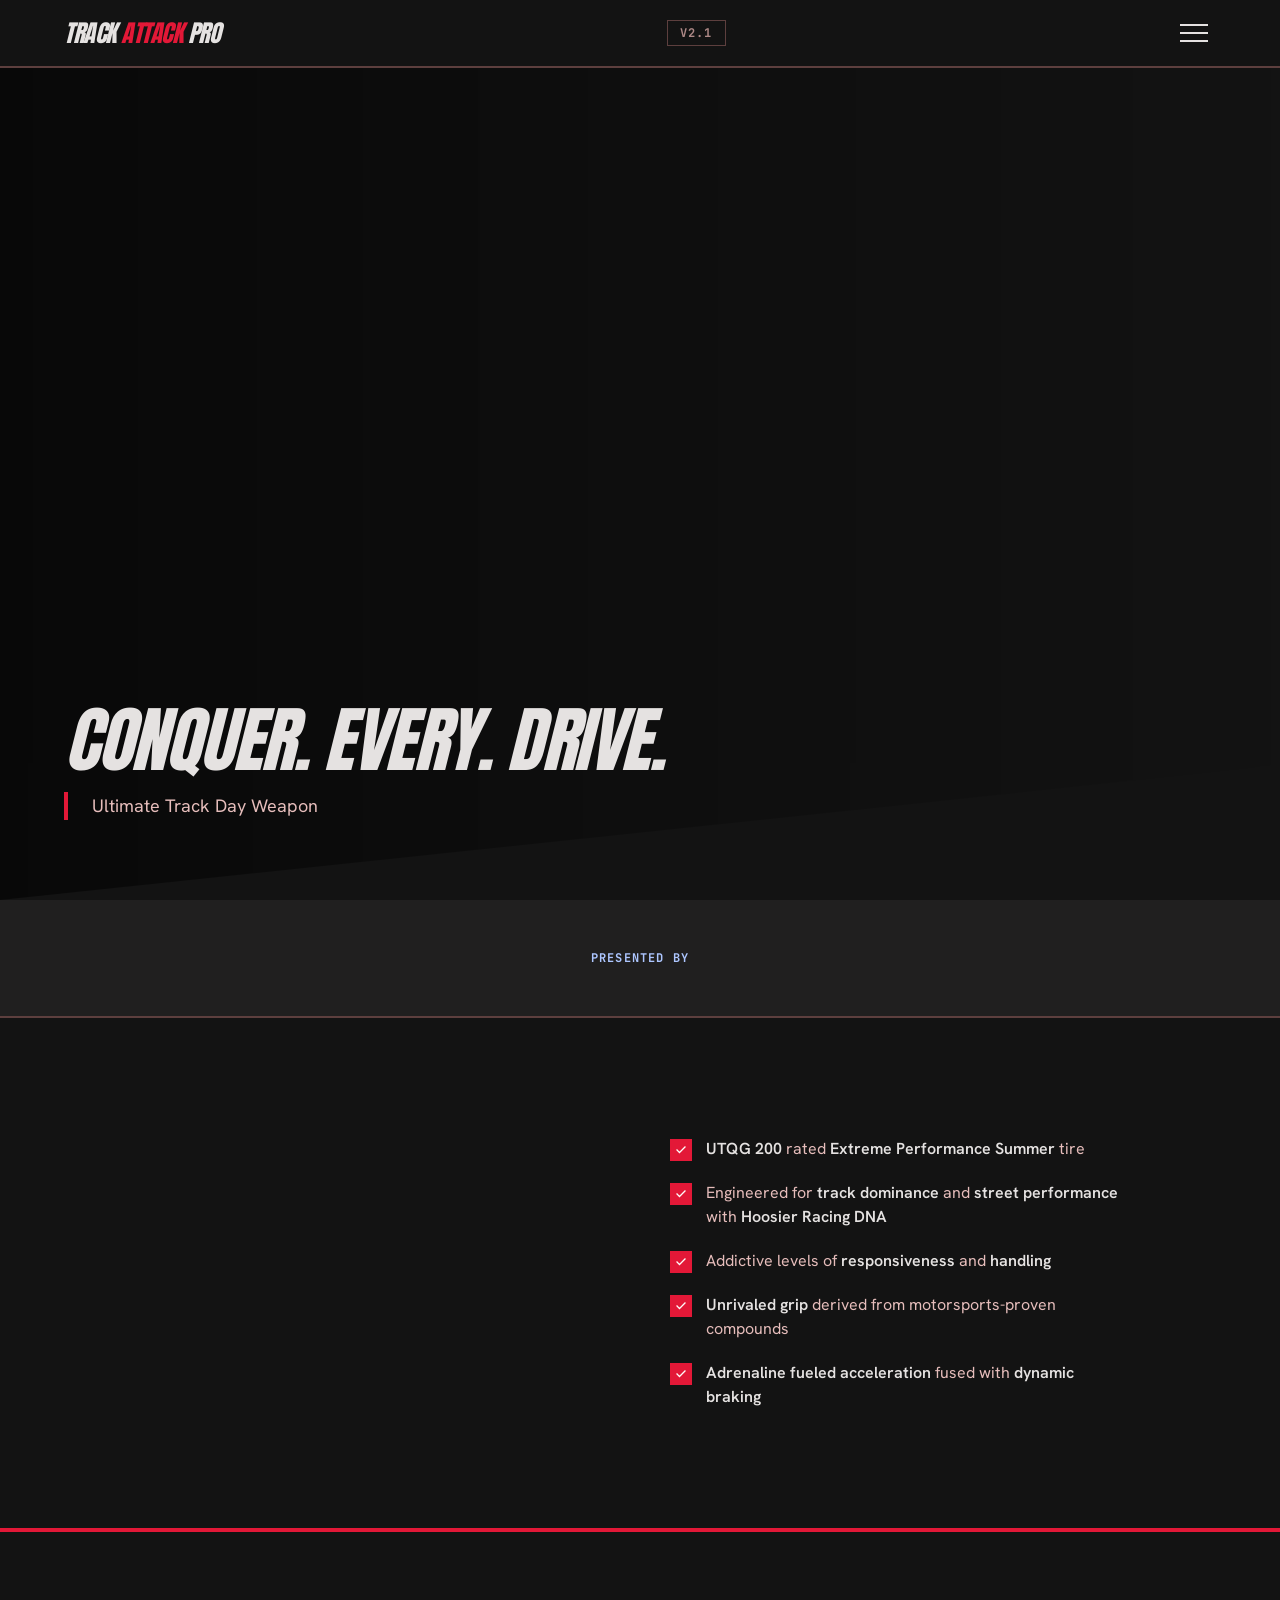
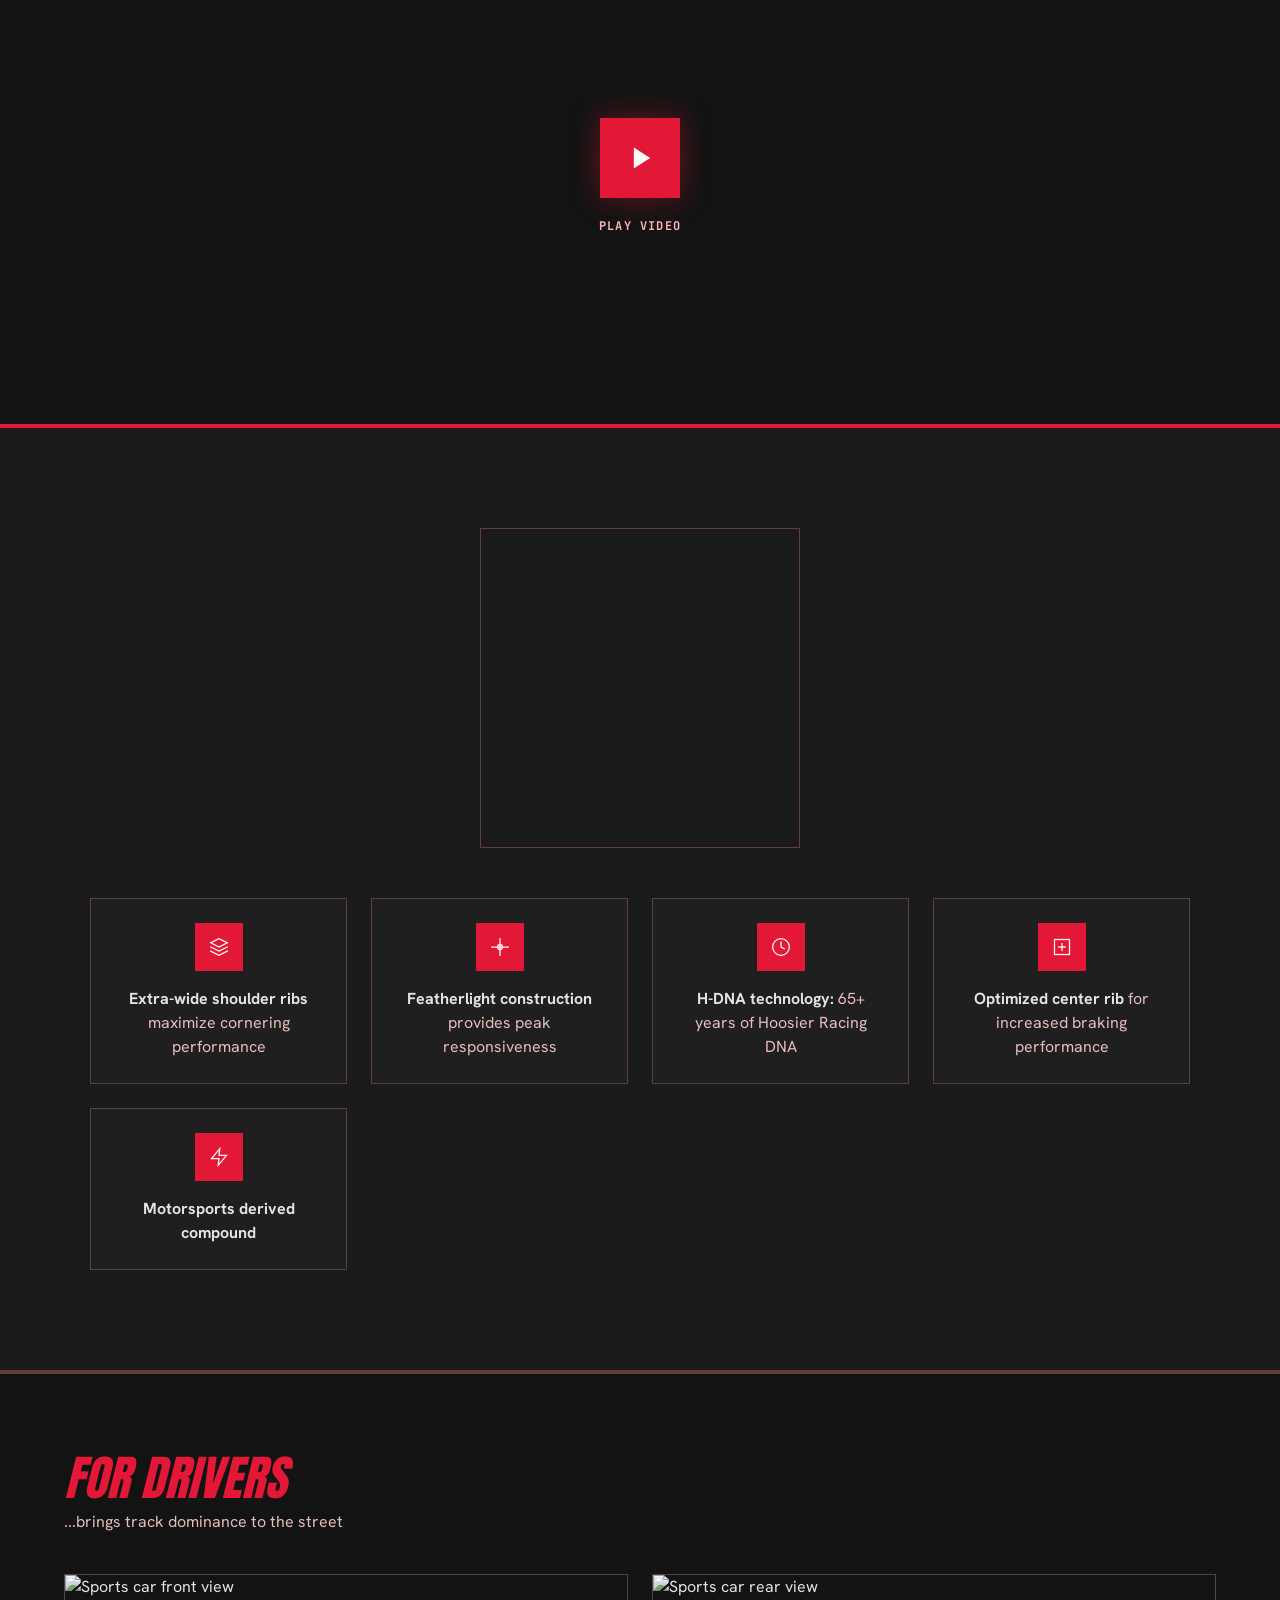
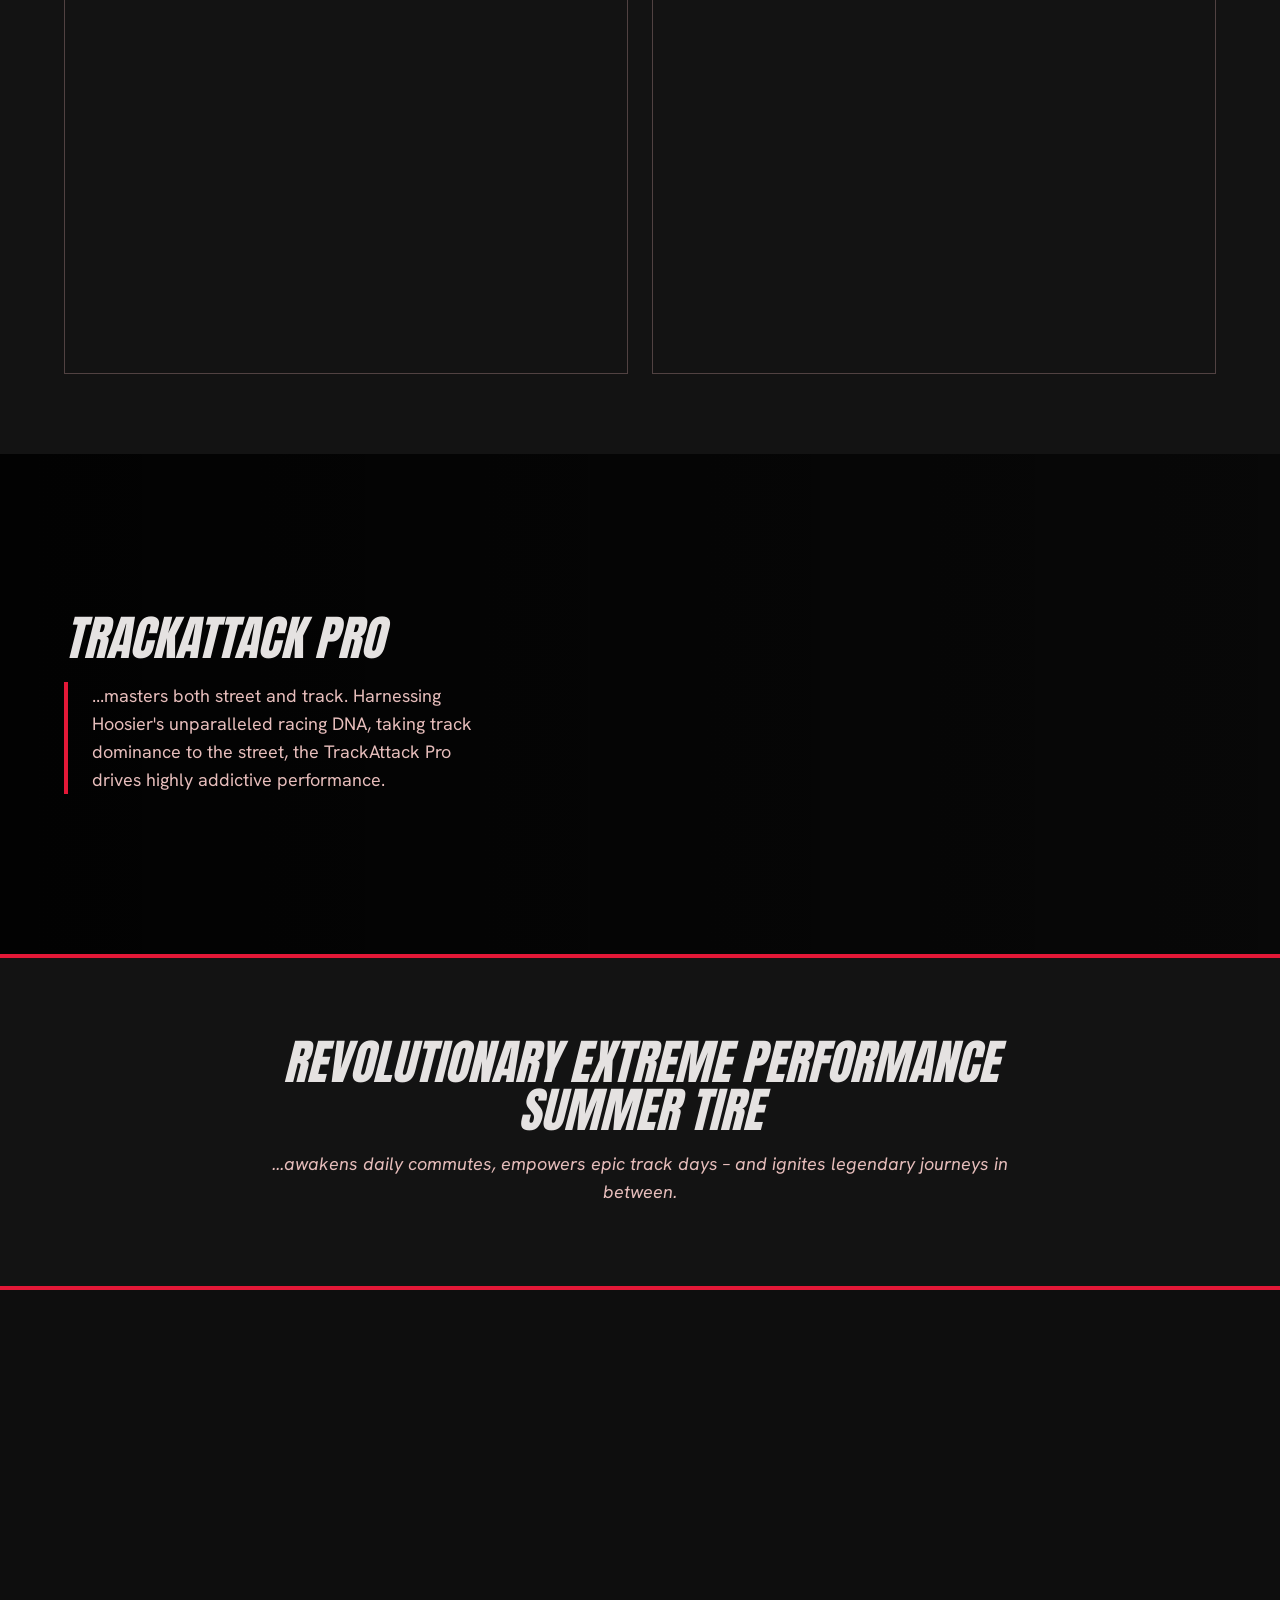
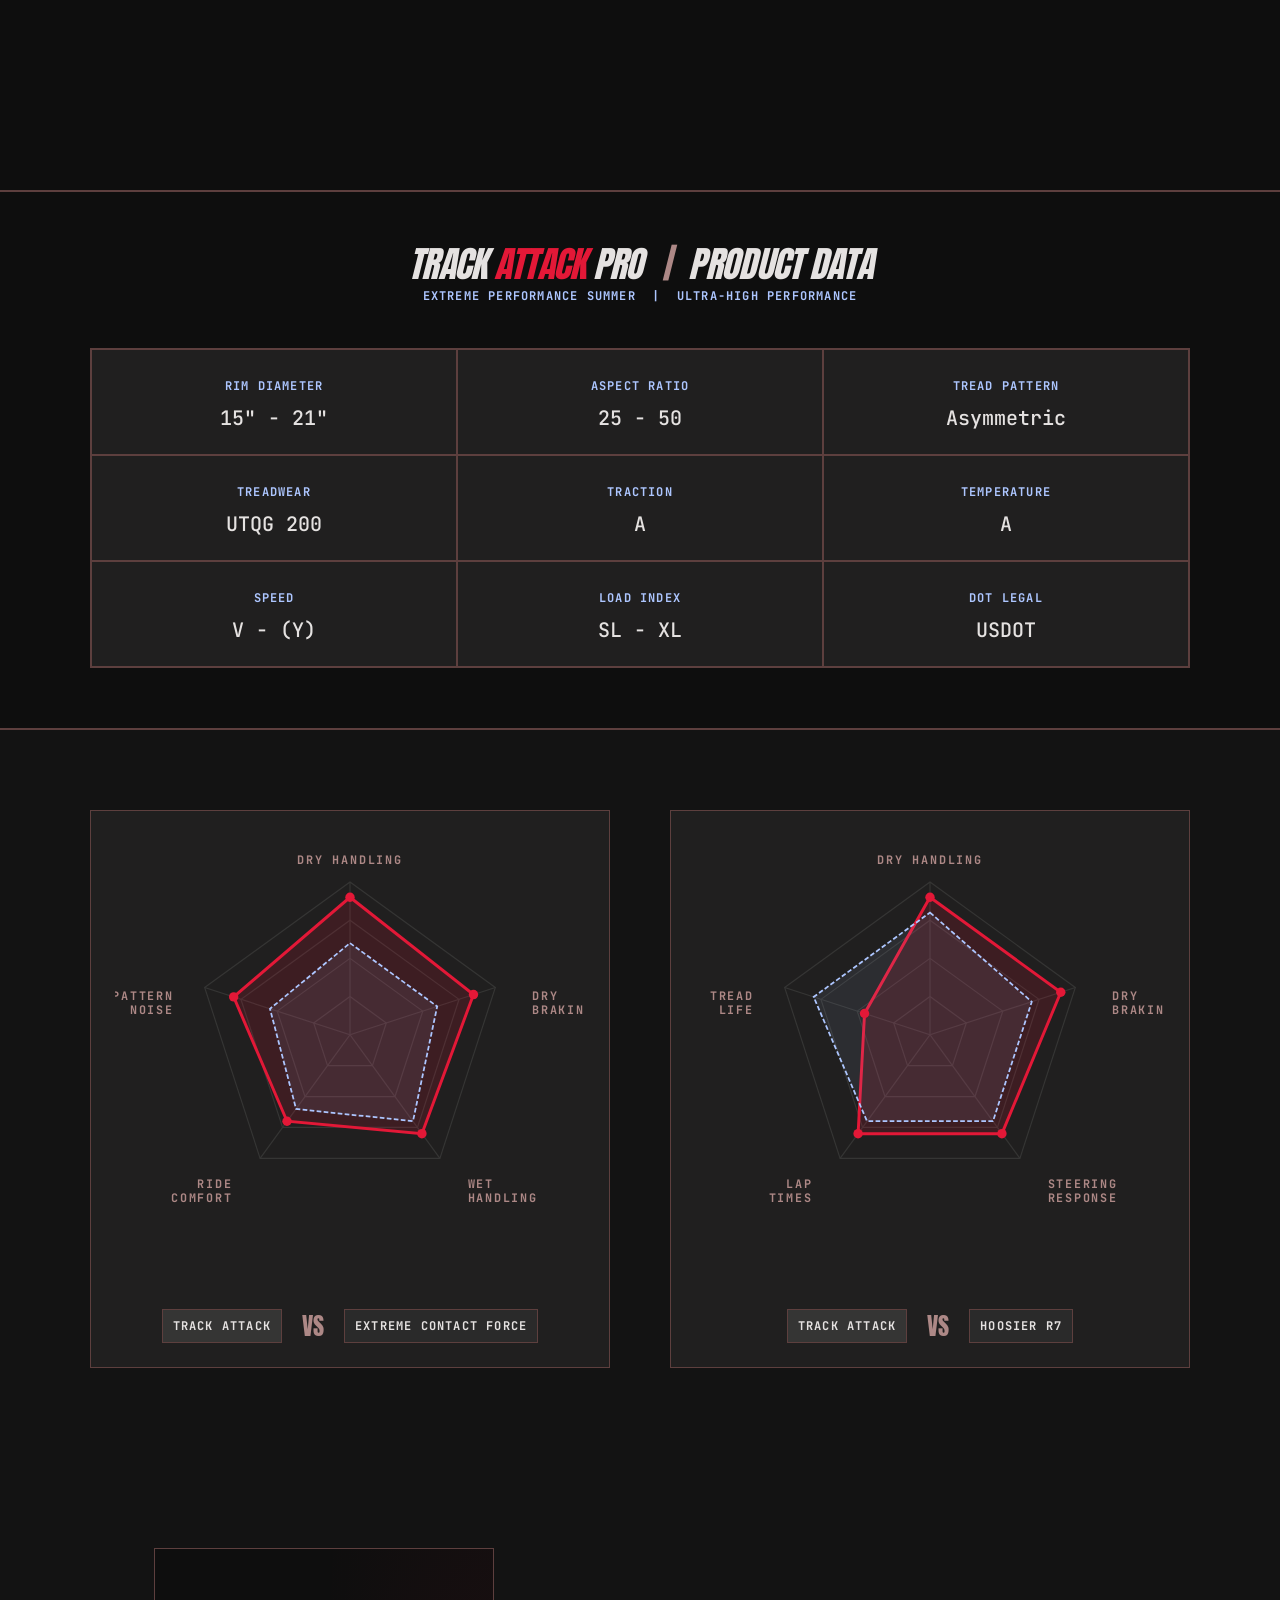
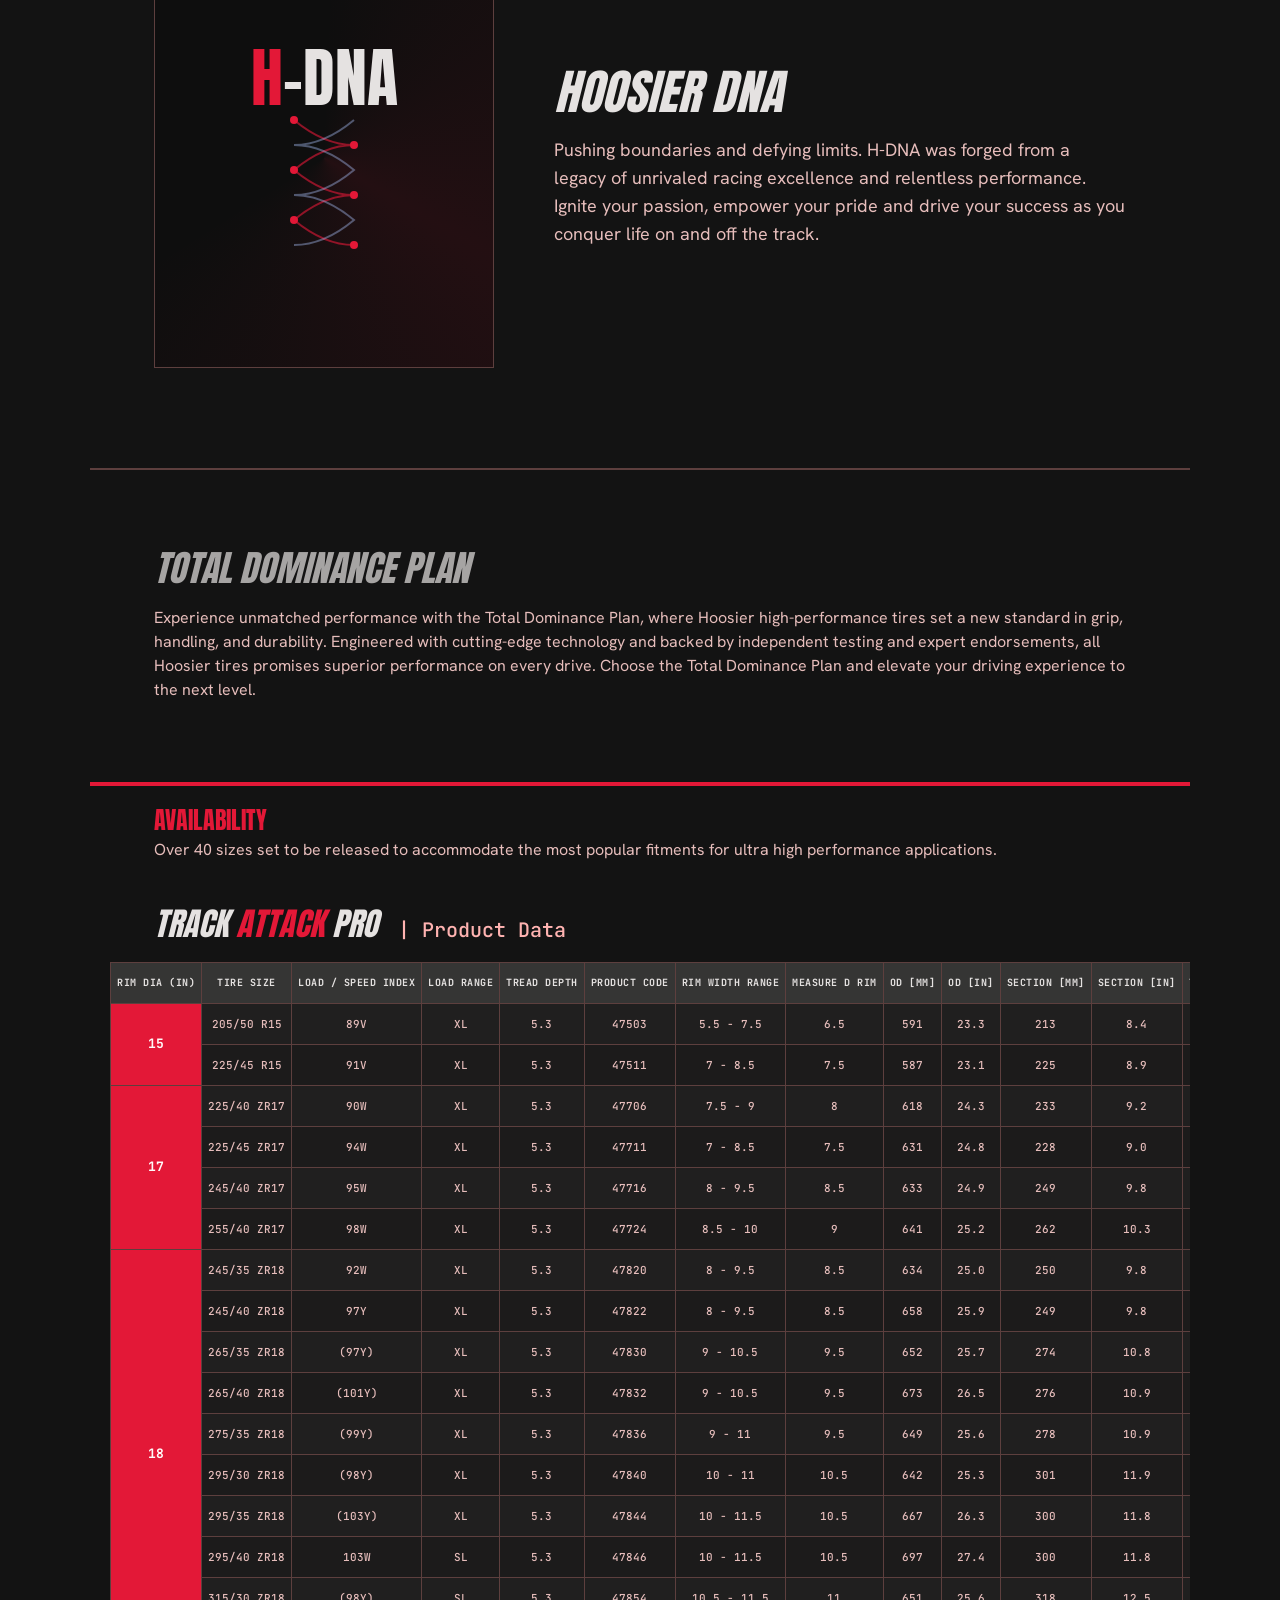
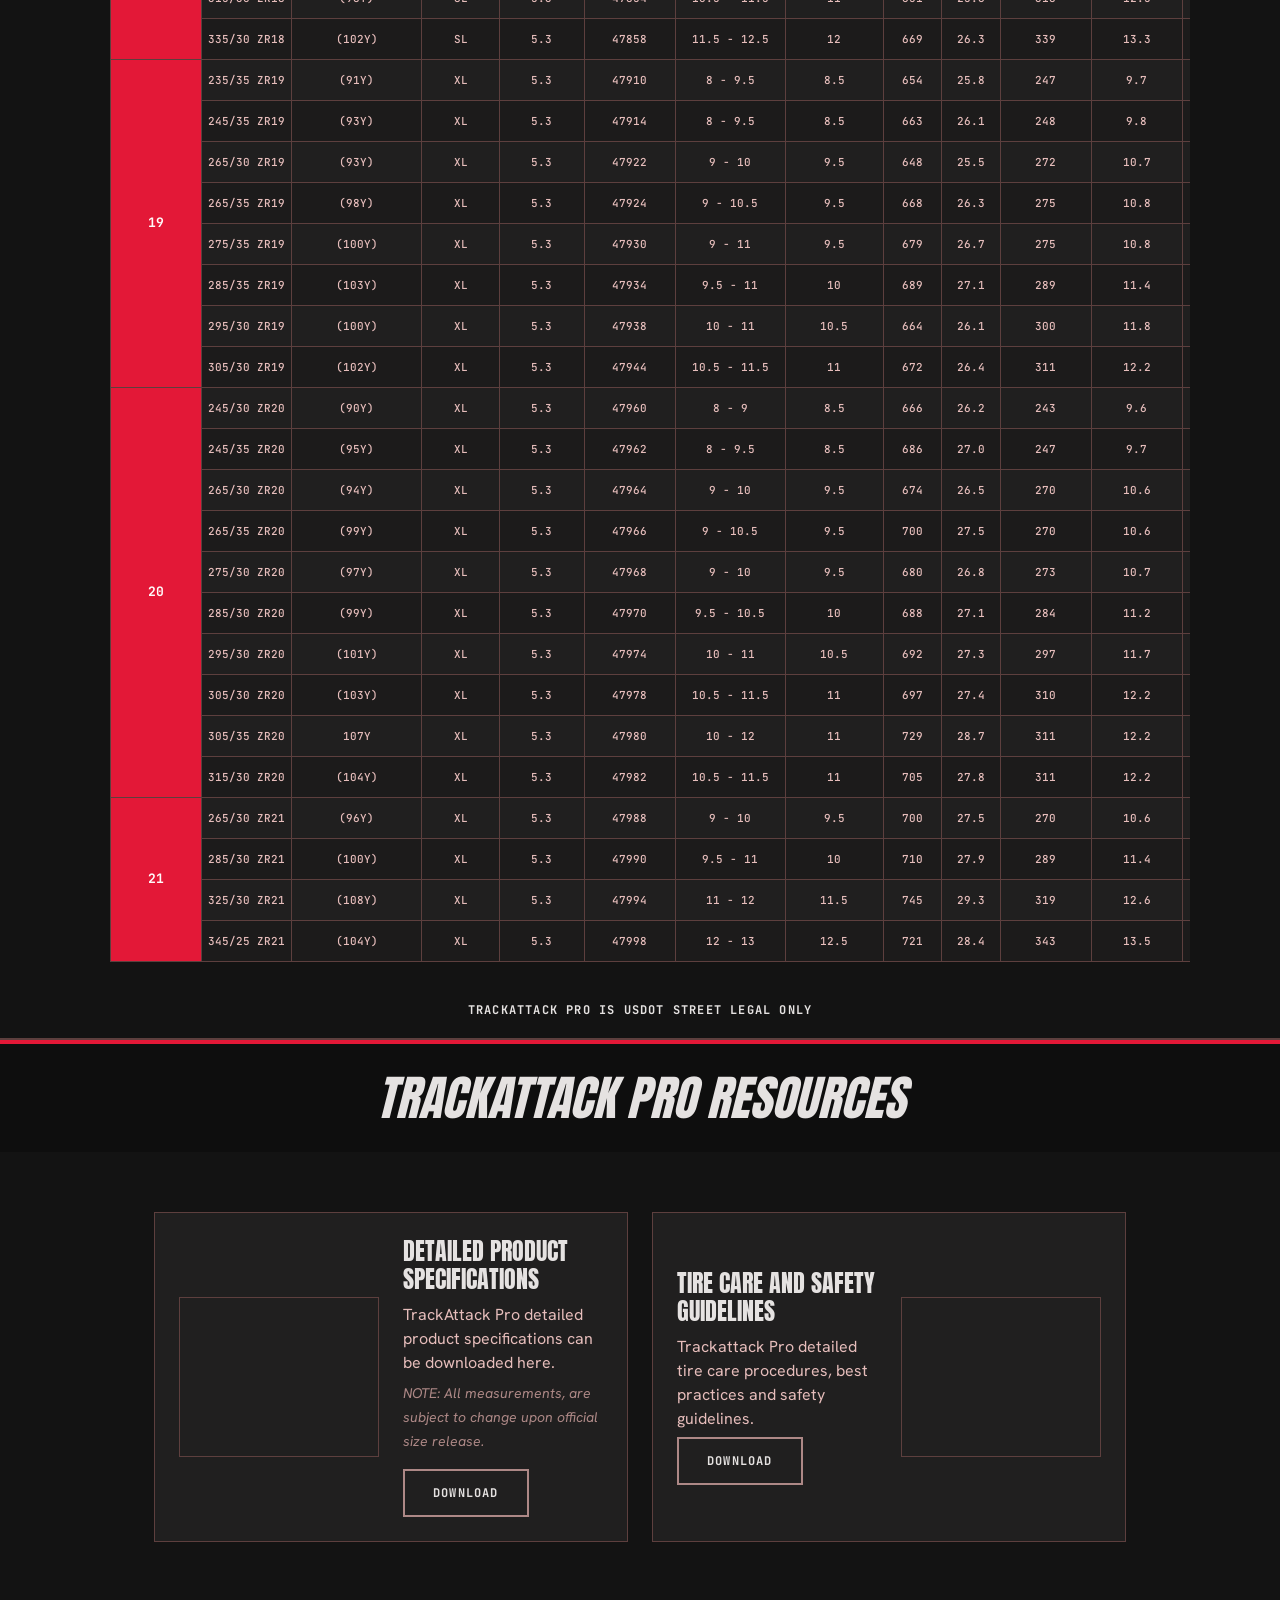
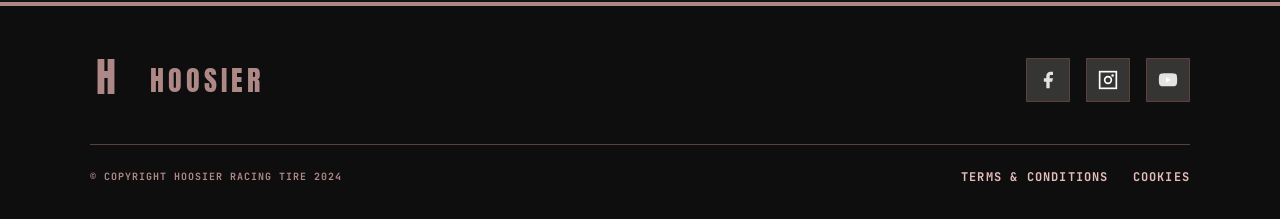
==== commit 6eebddd8: "Constrain content area to 1100px throughout (v2.1) Set --container-max to 1100px and updated all sec" ====
--- a/index.html
+++ b/index.html
@@ -55,7 +55,7 @@
   --gutter: 24px;
   --margin-desktop: 64px;
   --margin-mobile: 20px;
-  --container-max: 1440px;
+  --container-max: 1100px;
 }
 
 html { scroll-behavior: smooth; }
@@ -389,7 +389,7 @@
 }
 
 .tech-inner {
-  max-width: 1000px;
+  max-width: var(--container-max);
   margin: 0 auto;
   position: relative;
   min-height: 500px;
@@ -692,7 +692,7 @@
   display: grid;
   grid-template-columns: repeat(3, 1fr);
   gap: 2px;
-  max-width: 800px;
+  max-width: var(--container-max);
   margin: 0 auto;
   background: var(--outline-variant);
   border: 2px solid var(--outline-variant);
@@ -879,7 +879,8 @@
 /* ─── TOTAL DOMINANCE ─── */
 .dominance {
   padding: 80px var(--margin-desktop);
-  max-width: 600px;
+  max-width: var(--container-max);
+  margin: 0 auto;
   border-top: 2px solid var(--outline-variant);
 }
 
@@ -904,7 +905,7 @@
 
 /* ─── AVAILABILITY / DATA TABLE ─── */
 .availability-note {
-  max-width: 1400px;
+  max-width: var(--container-max);
   margin: 0 auto;
   padding: 20px var(--margin-desktop) 10px;
   border-top: 4px solid var(--primary-container);
@@ -928,7 +929,7 @@
 }
 
 .product-data-header {
-  max-width: 1400px;
+  max-width: var(--container-max);
   margin: 40px auto 20px;
   padding: 0 var(--margin-desktop);
   display: flex;
@@ -958,7 +959,7 @@
 }
 
 .table-container {
-  max-width: 1440px;
+  max-width: var(--container-max);
   margin: 0 auto;
   padding: 0 var(--margin-mobile) 20px;
   overflow-x: auto;
@@ -1309,7 +1310,7 @@
 <!-- HEADER -->
 <header id="header">
   <a href="#" class="logo">TRACK <span>ATTACK</span> PRO</a>
-  <div class="version-badge">v2.0</div>
+  <div class="version-badge">v2.1</div>
   <div class="hamburger" aria-label="Menu">
     <span></span><span></span><span></span>
   </div>
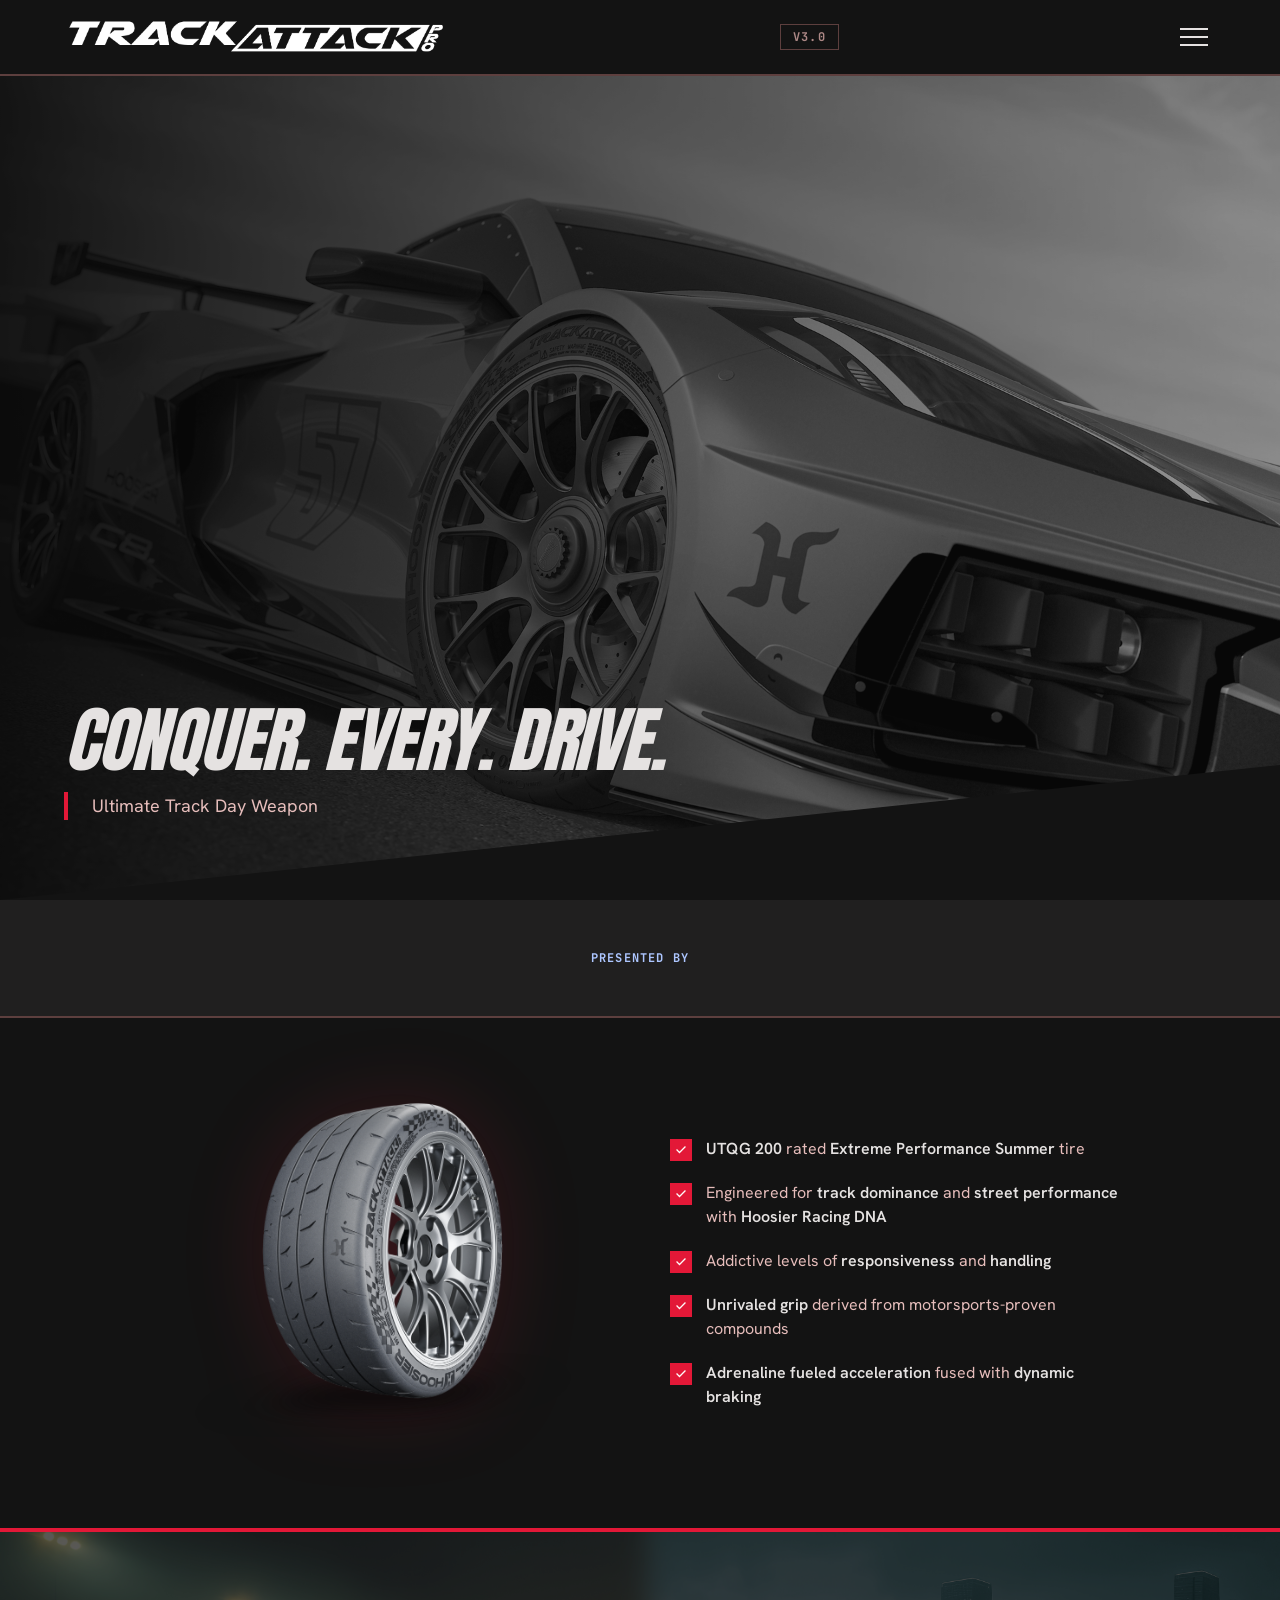
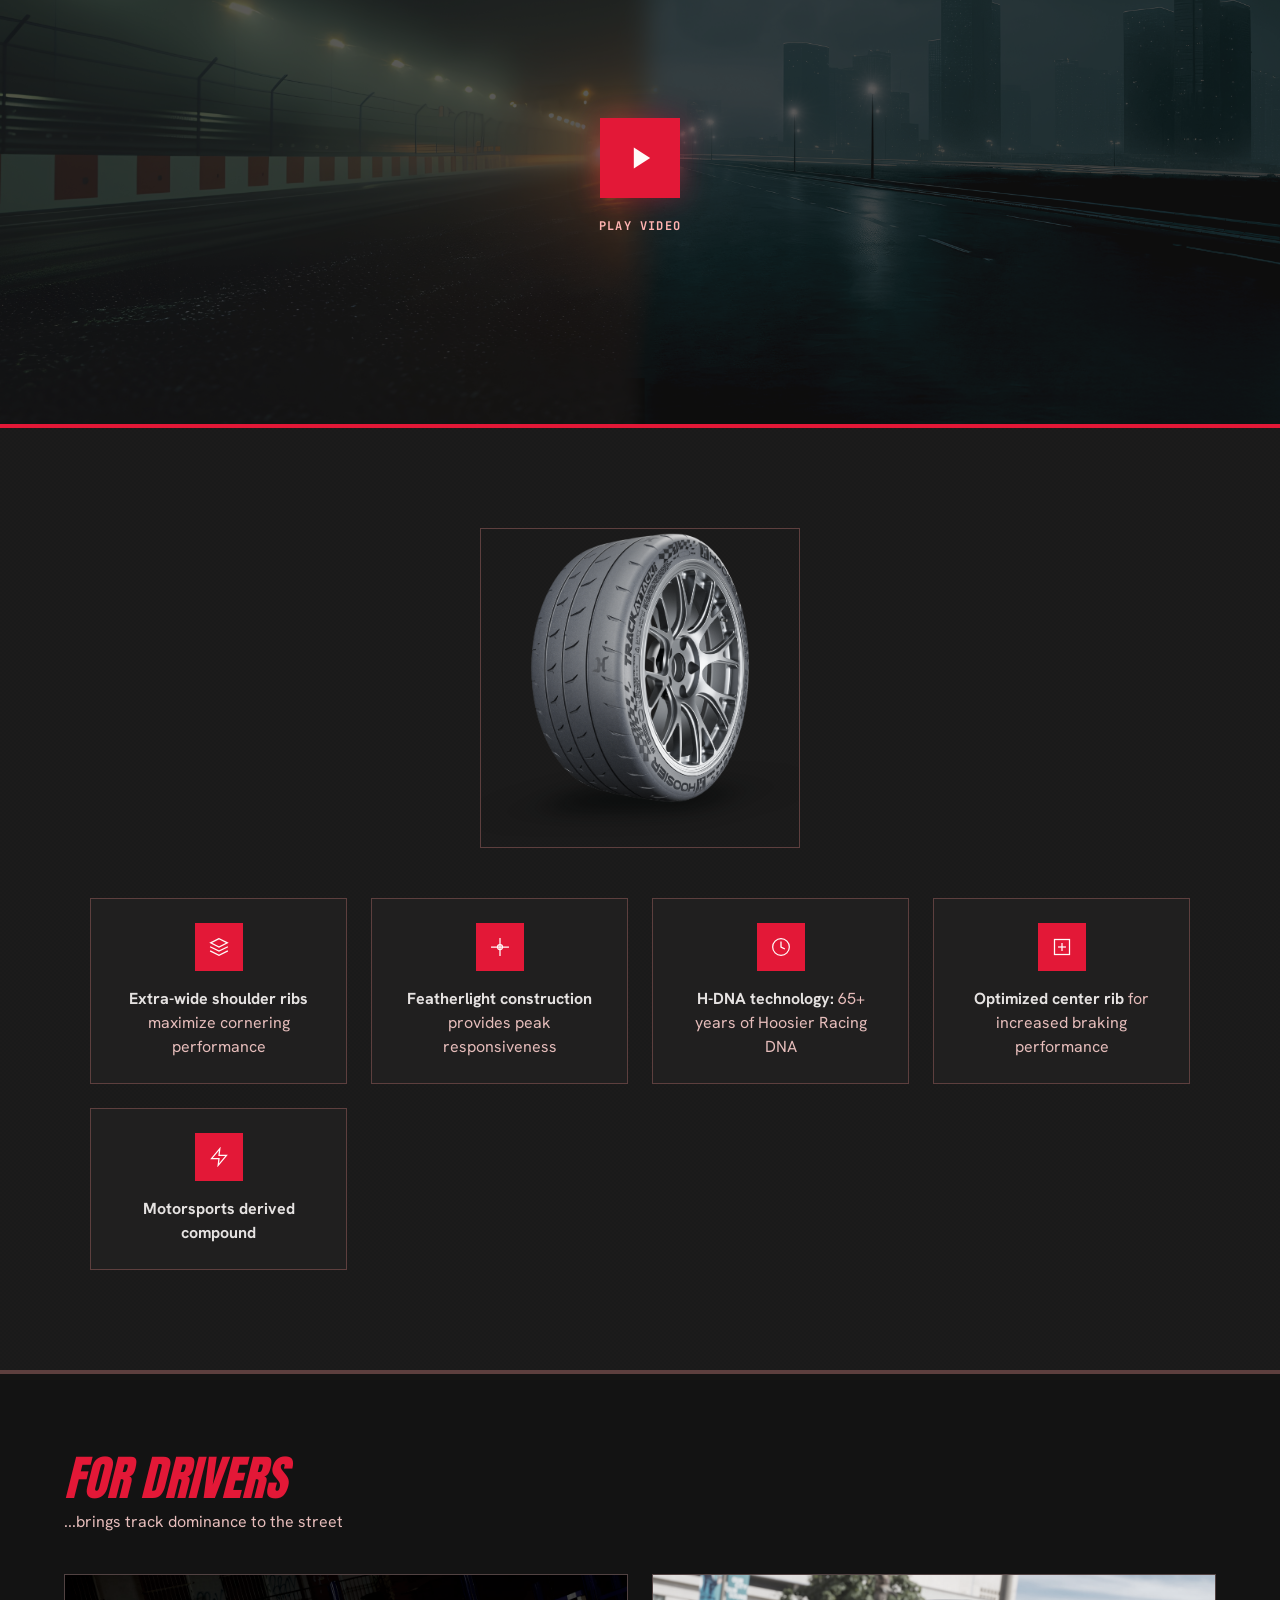
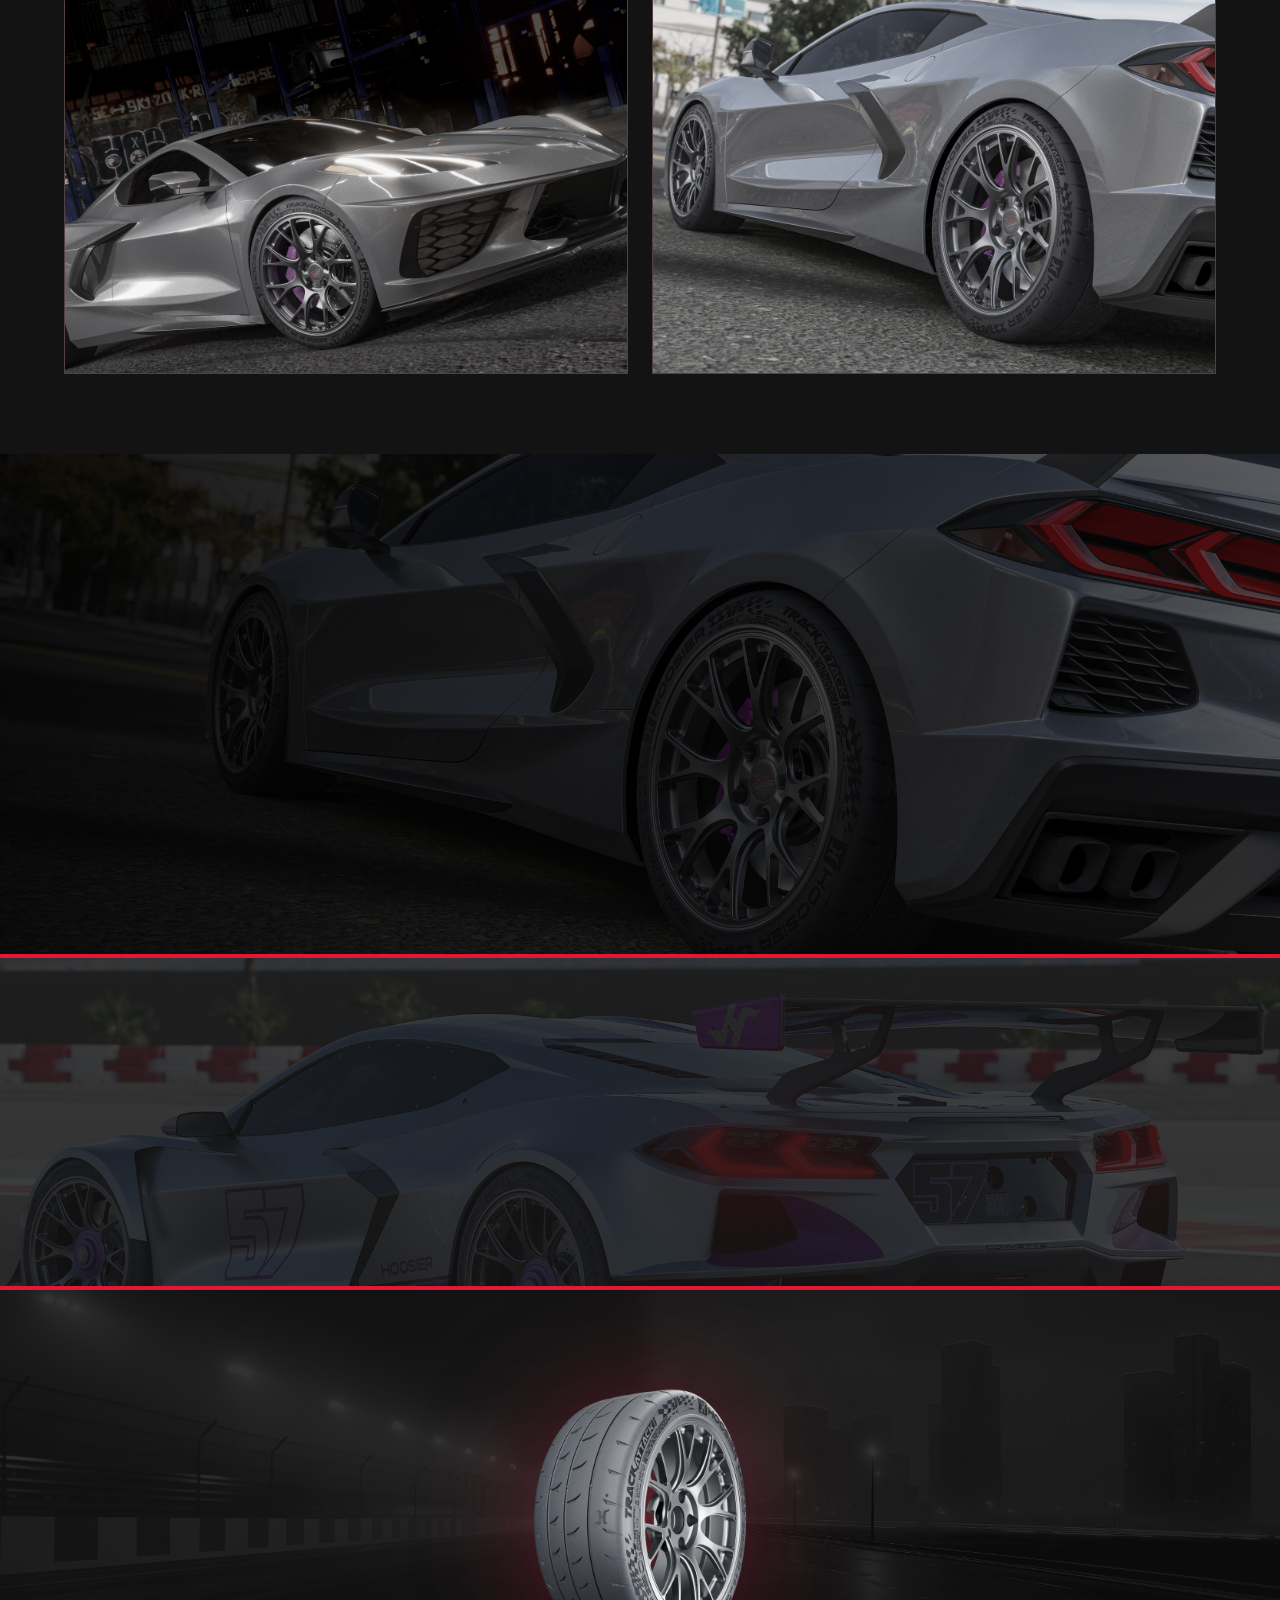
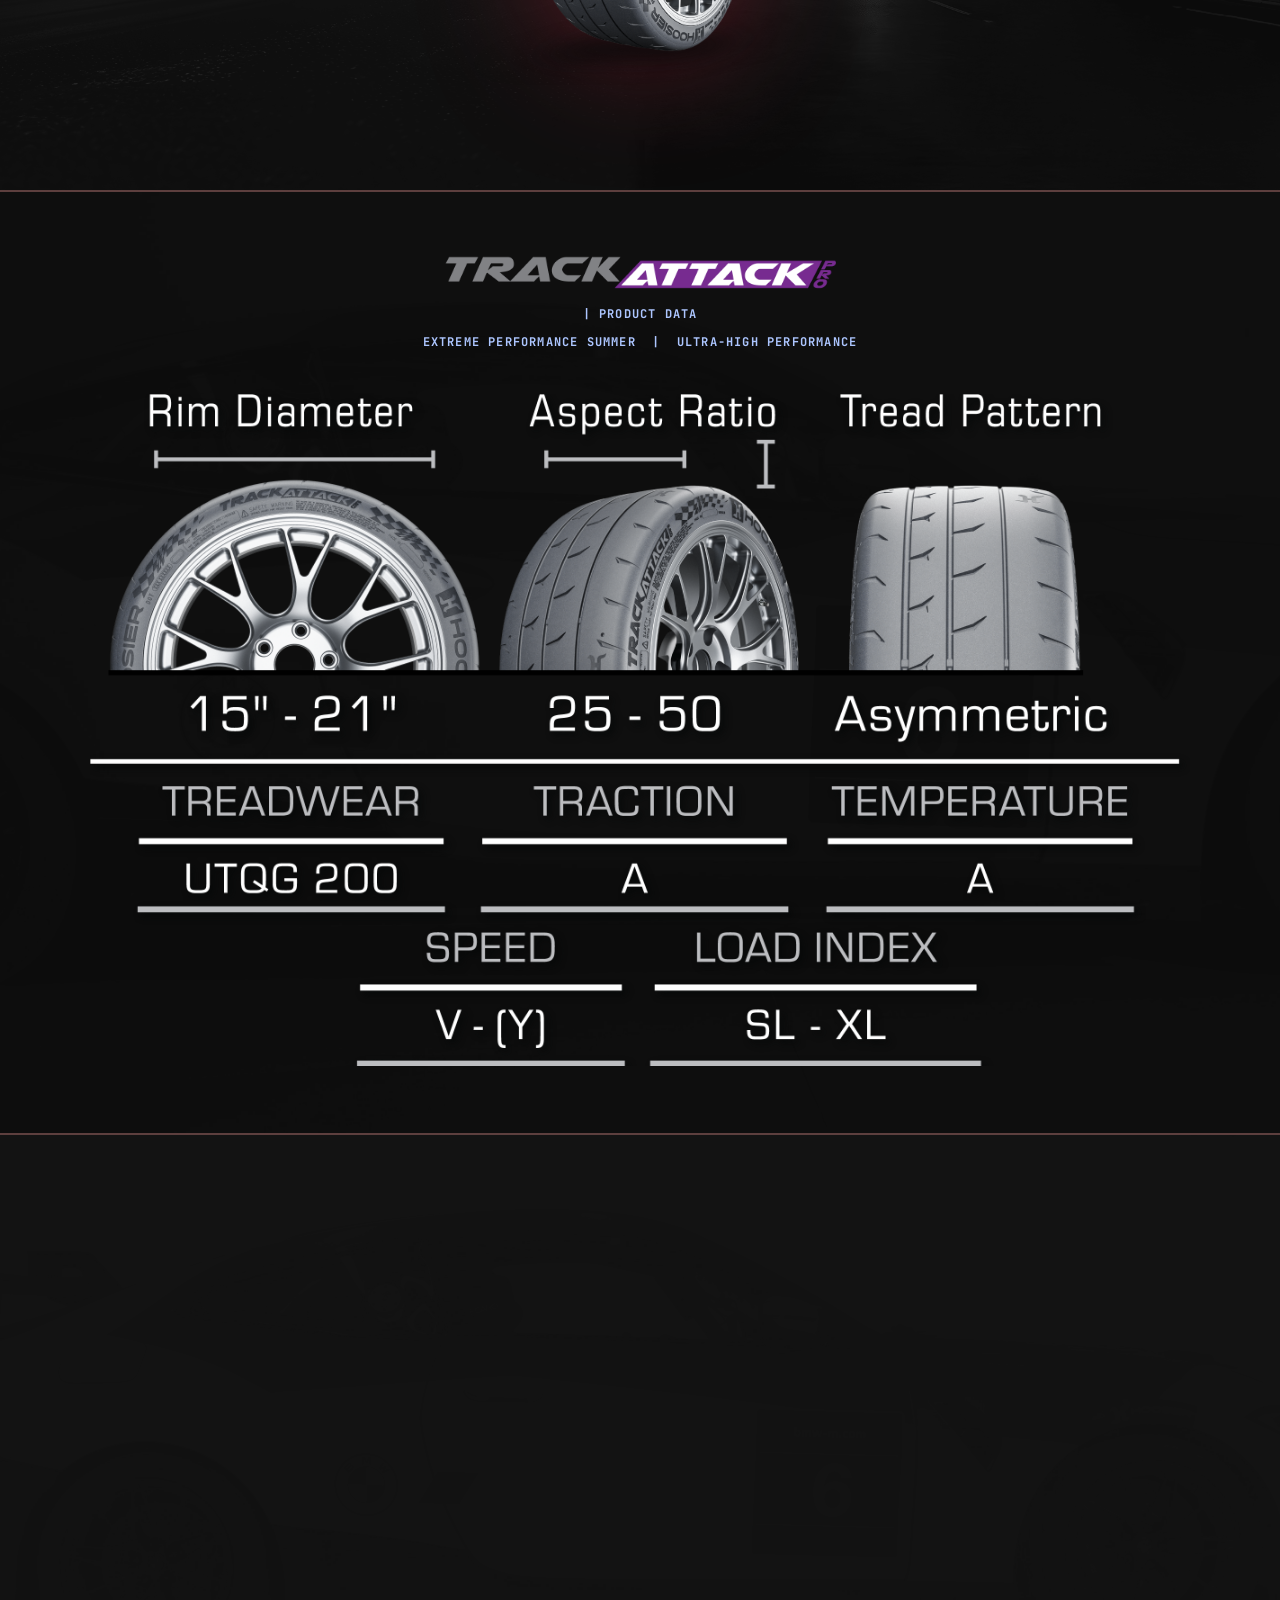
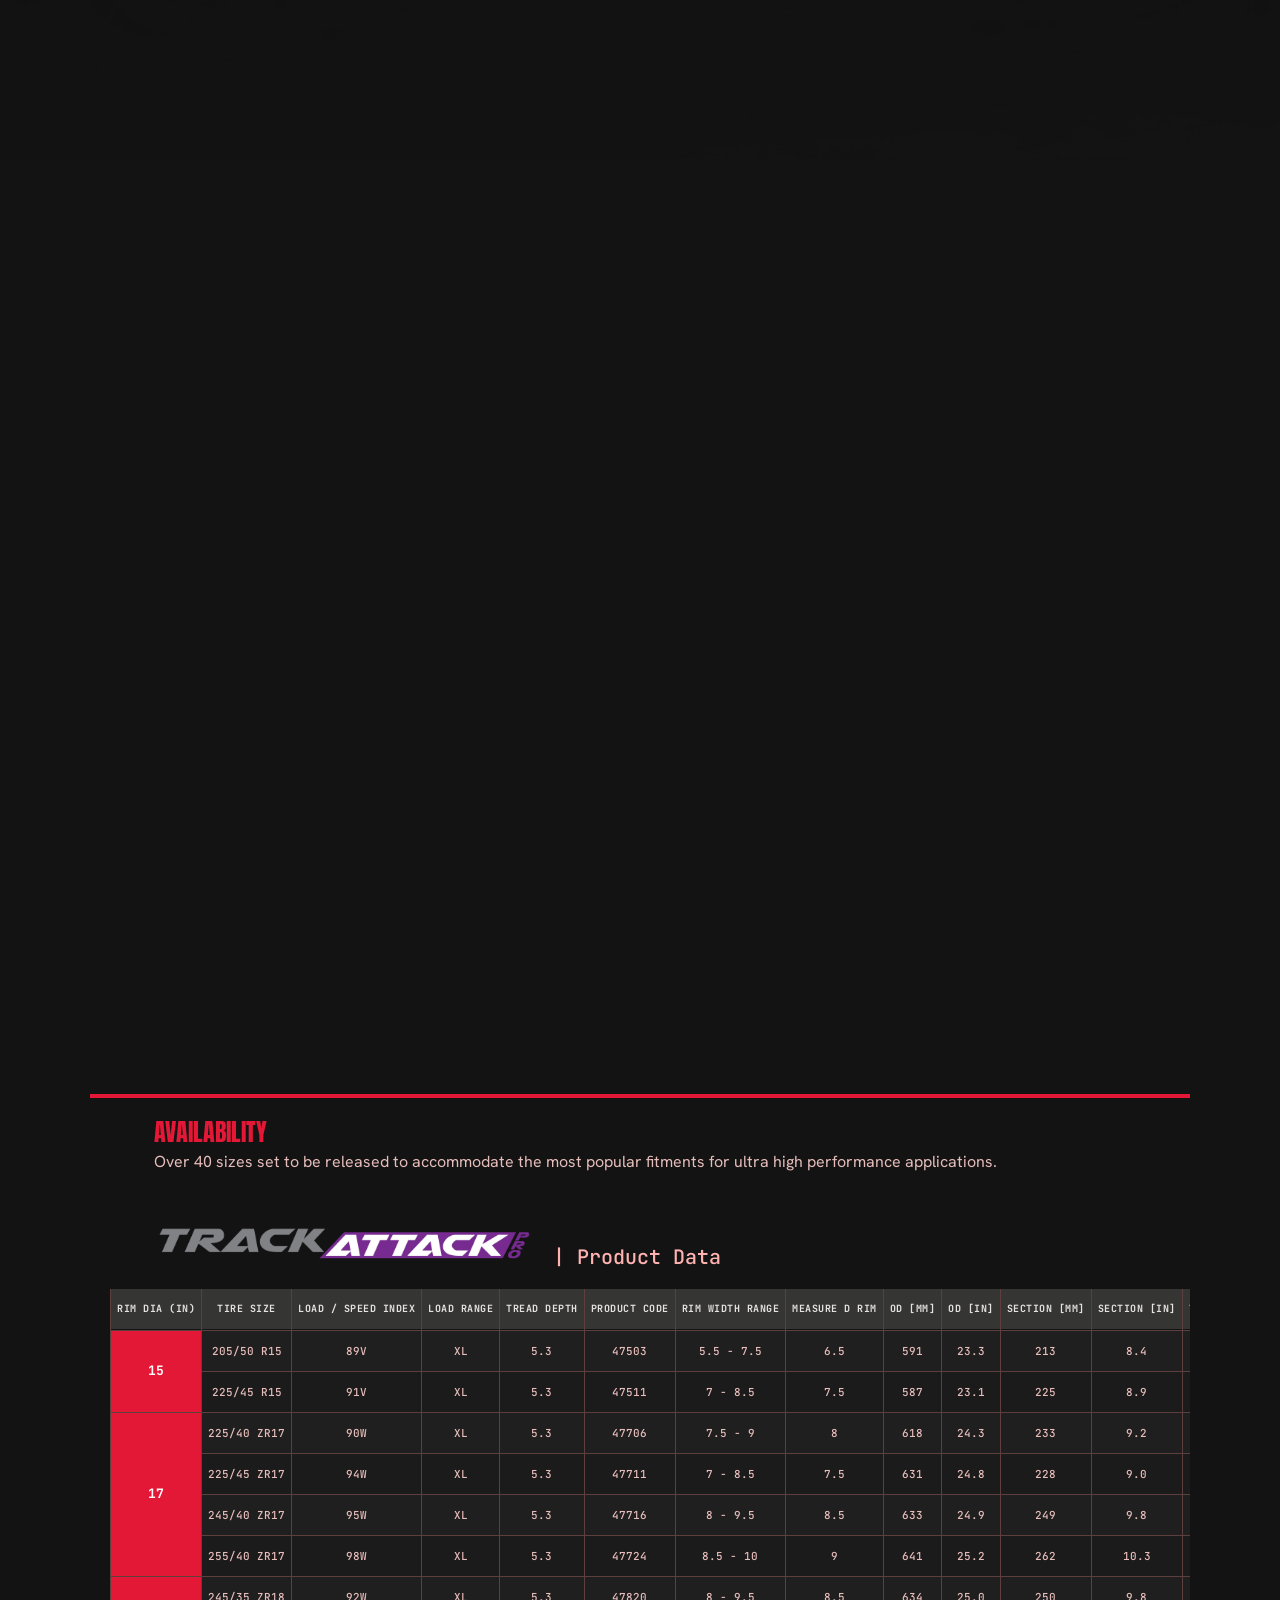
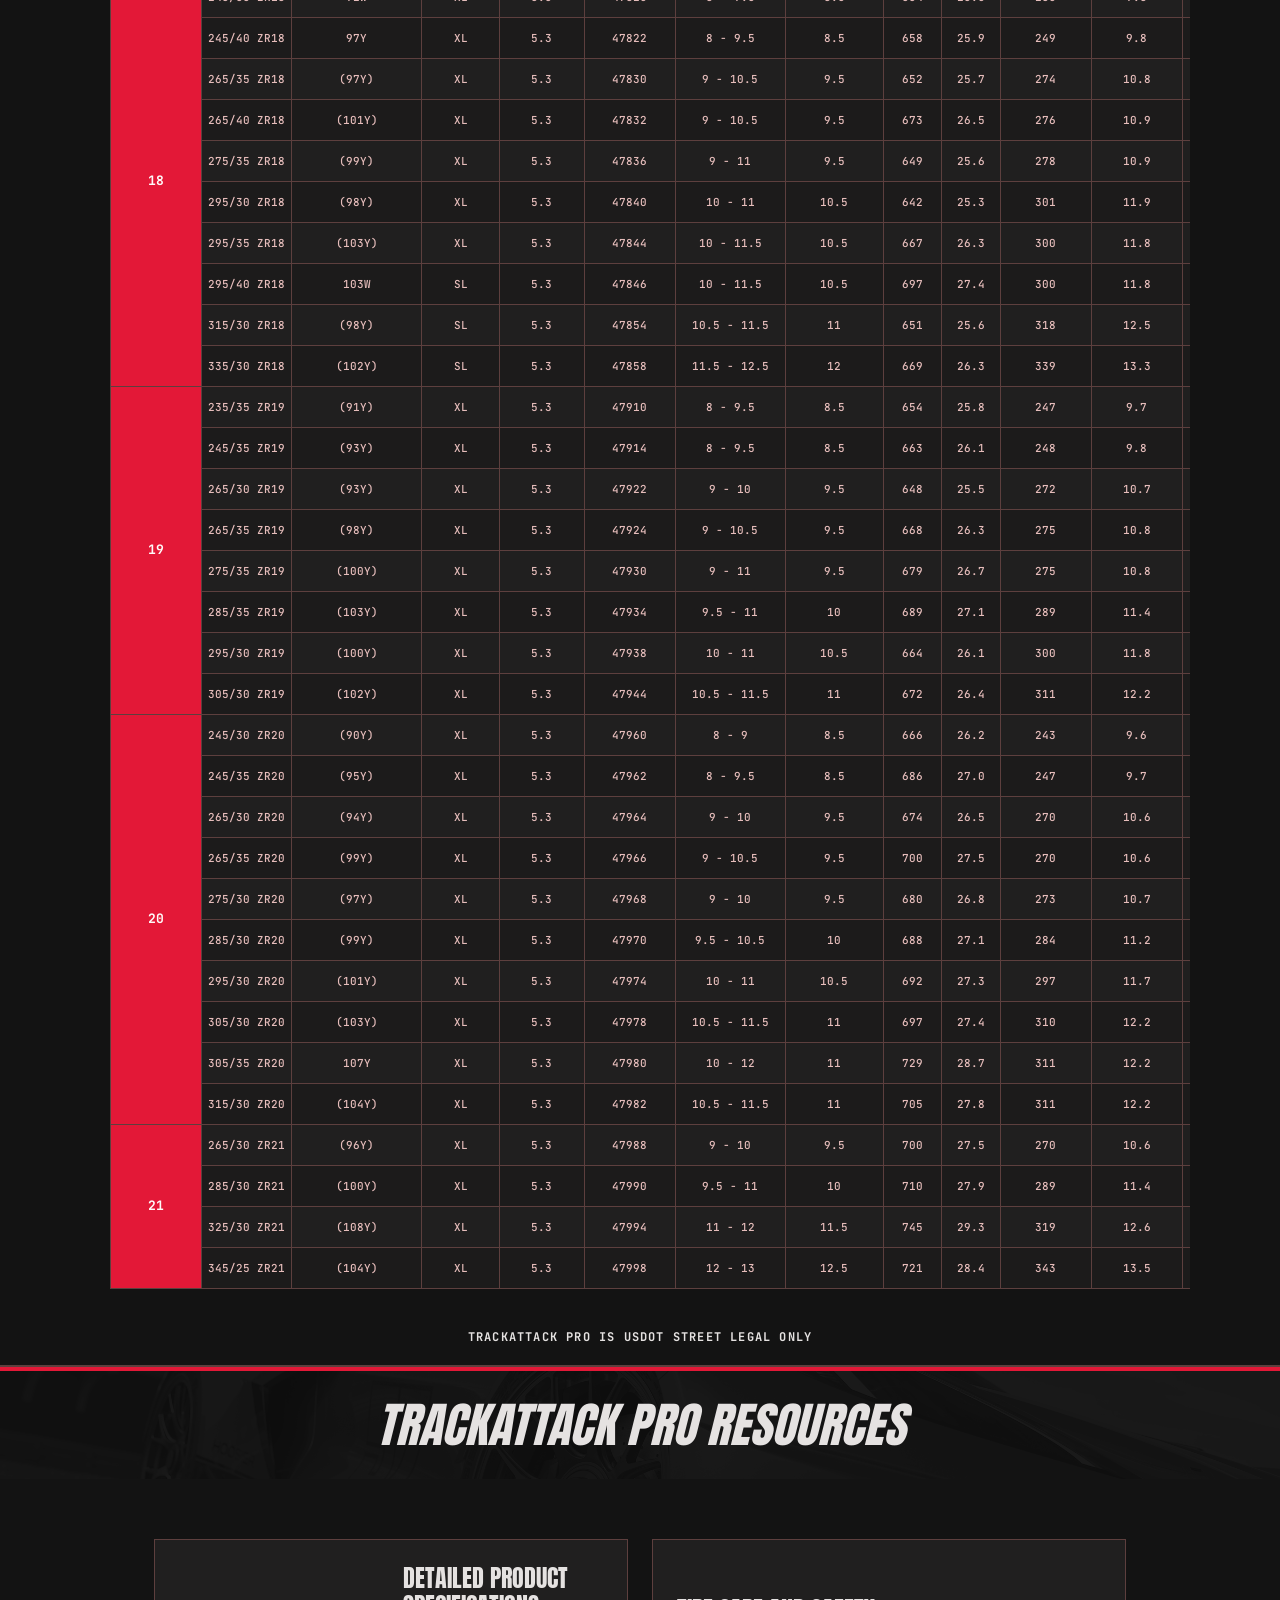
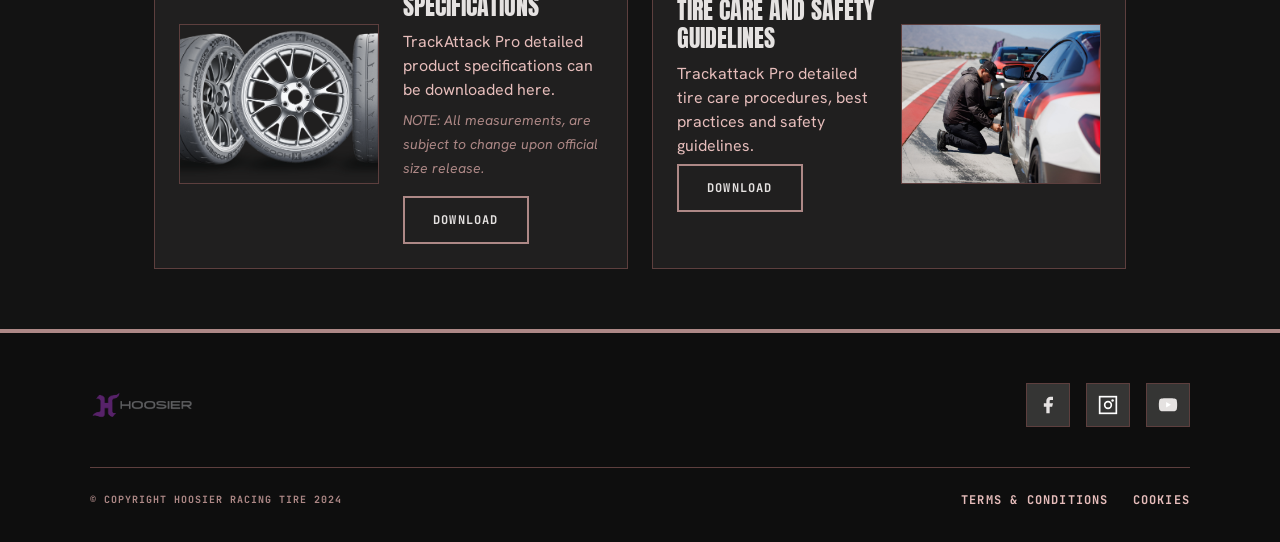
==== commit 7e4cd00b: "Replace all images with original TrackAttackPro assets (v3.0) Downloaded and integrated all 22 origi" ====
--- a/index.html
+++ b/index.html
@@ -169,7 +169,7 @@
 .hero-bg {
   position: absolute;
   inset: 0;
-  background: url('https://images.unsplash.com/photo-1568605117036-5fe5e7bab0b7?w=1920&q=85') center/cover no-repeat;
+  background: url('images/racetrack_camera_03.jpg') center/cover no-repeat;
   z-index: 0;
   filter: grayscale(100%);
   opacity: 0.6;
@@ -262,7 +262,7 @@
 .tire-render {
   width: 420px;
   height: 350px;
-  background: url('https://images.unsplash.com/photo-1621993202323-eb4b3a85882b?w=800&q=80') center/contain no-repeat;
+  background: url('images/Tire-angle-lrg.png') center/contain no-repeat;
   filter: drop-shadow(0 0 40px rgba(227,24,55,0.15));
 }
 
@@ -317,7 +317,7 @@
   display: flex;
   align-items: center;
   justify-content: center;
-  background: url('https://images.unsplash.com/photo-1558618666-fcd25c85f82e?w=1600&q=80') center/cover no-repeat;
+  background: url('images/Tire-angle-lrg-web-no-text.jpg') center/cover no-repeat;
   overflow: hidden;
   border-top: 4px solid var(--primary-container);
   border-bottom: 4px solid var(--primary-container);
@@ -398,7 +398,7 @@
 .tire-center {
   width: 320px;
   height: 320px;
-  background: url('https://images.unsplash.com/photo-1621993202323-eb4b3a85882b?w=600&q=80') center/cover;
+  background: url('images/Tire-angle-lrg.png') center/cover;
   margin: 0 auto;
   border: 1px solid var(--outline-variant);
   position: relative;
@@ -509,7 +509,7 @@
   min-height: 500px;
   display: flex;
   align-items: center;
-  background: url('https://images.unsplash.com/photo-1544636331-e26879cd4d9b?w=1600&q=80') center/cover no-repeat;
+  background: url('images/TAP-2000x1000-master6.jpg') center/cover no-repeat;
 }
 
 .about-overlay::before {
@@ -551,7 +551,7 @@
   position: relative;
   padding: 80px var(--margin-desktop);
   text-align: center;
-  background: url('https://images.unsplash.com/photo-1503376780353-7e6692767b70?w=1600&q=80') center/cover no-repeat;
+  background: url('images/TAP-2000x1000-master-1.jpg') center/cover no-repeat;
   overflow: hidden;
   border-top: 4px solid var(--primary-container);
   border-bottom: 4px solid var(--primary-container);
@@ -605,7 +605,7 @@
   content: '';
   position: absolute;
   inset: 0;
-  background: url('https://images.unsplash.com/photo-1494976388531-d1058494cdd8?w=1600&q=80') center/cover no-repeat;
+  background: url('images/Tire-angle-lrg-web-no-text.jpg') center/cover no-repeat;
   opacity: 0.15;
   filter: grayscale(100%);
 }
@@ -619,7 +619,7 @@
 .tire-hero-img {
   width: 350px;
   height: 350px;
-  background: url('https://images.unsplash.com/photo-1621993202323-eb4b3a85882b?w=600&q=80') center/contain no-repeat;
+  background: url('images/Tire-angle-lrg.png') center/contain no-repeat;
   margin: 0 auto;
   filter: drop-shadow(0 0 60px rgba(227,24,55,0.3));
   animation: floatTire 4s ease-in-out infinite;
@@ -645,7 +645,7 @@
   content: '';
   position: absolute;
   inset: 0;
-  background: url('https://images.unsplash.com/photo-1619405399517-d7fce0f13302?w=1600&q=80') center/cover no-repeat;
+  background: url('images/IMG_3706.jpg') center/cover no-repeat;
   opacity: 0.08;
   filter: grayscale(100%);
 }
@@ -739,7 +739,7 @@
   content: '';
   position: absolute;
   inset: 0;
-  background: url('https://images.unsplash.com/photo-1619405399517-d7fce0f13302?w=1600&q=80') center/cover no-repeat;
+  background: url('images/IMG_3706.jpg') center/cover no-repeat;
   opacity: 0.05;
   filter: grayscale(100%);
 }
@@ -1061,7 +1061,7 @@
   content: '';
   position: absolute;
   inset: 0;
-  background: url('https://images.unsplash.com/photo-1558618666-fcd25c85f82e?w=1200&q=60') center/cover no-repeat;
+  background: url('images/racetrack_camera_03.jpg') center/cover no-repeat;
   opacity: 0.05;
   filter: grayscale(100%);
 }
@@ -1104,12 +1104,12 @@
 .resource-img {
   flex: 0 0 200px;
   height: 160px;
-  background: url('https://images.unsplash.com/photo-1621993202323-eb4b3a85882b?w=400&q=80') center/cover no-repeat;
+  background: url('images/tire-3-views@2x.png') center/cover no-repeat;
   border: 1px solid var(--outline-variant);
 }
 
 .resource-img.tech-img {
-  background: url('https://images.unsplash.com/photo-1619405399517-d7fce0f13302?w=400&q=80') center/cover no-repeat;
+  background: url('images/LC3_2618.jpg') center/cover no-repeat;
 }
 
 .resource-info h3 {
@@ -1309,8 +1309,8 @@
 
 <!-- HEADER -->
 <header id="header">
-  <a href="#" class="logo">TRACK <span>ATTACK</span> PRO</a>
-  <div class="version-badge">v2.1</div>
+  <a href="#" class="logo"><img src="images/TAP-Logo_white.png" alt="TrackAttack Pro" style="height:40px;width:auto;"></a>
+  <div class="version-badge">v3.0</div>
   <div class="hamburger" aria-label="Menu">
     <span></span><span></span><span></span>
   </div>
@@ -1405,8 +1405,8 @@
     <p>...brings track dominance to the street</p>
   </div>
   <div class="gallery-grid">
-    <img class="gallery-img" src="https://images.unsplash.com/photo-1544636331-e26879cd4d9b?w=800&q=80" alt="Sports car front view">
-    <img class="gallery-img" src="https://images.unsplash.com/photo-1503376780353-7e6692767b70?w=800&q=80" alt="Sports car rear view">
+    <img class="gallery-img" src="images/TAP-2000x1000-master8.jpg" alt="C8 Corvette front 3/4 view with TrackAttack Pro tires">
+    <img class="gallery-img" src="images/TAP-2000x1000-master6.jpg" alt="C8 Corvette rear 3/4 view with TrackAttack Pro tires">
   </div>
 </section>
 
@@ -1436,134 +1436,25 @@
 <!-- PRODUCT SPECS SUMMARY -->
 <section class="specs-summary">
   <div class="specs-header">
-    <div class="specs-logo">TRACK <span class="attack">ATTACK</span> PRO <span class="divider">|</span> Product Data</div>
-    <p class="specs-sub">Extreme Performance Summer &nbsp;|&nbsp; Ultra-High Performance</p>
-  </div>
-  <div class="specs-grid">
-    <div class="spec-item">
-      <div class="spec-label">Rim Diameter</div>
-      <div class="spec-value">15" - 21"</div>
+    <img src="images/TAP-Logo@4x.png" alt="TrackAttack Pro" style="max-width:400px;width:100%;margin:0 auto 8px;display:block;">
+    <p class="specs-sub">| Product Data</p>
+    <p class="specs-sub" style="margin-top:4px;">Extreme Performance Summer &nbsp;|&nbsp; Ultra-High Performance</p>
+  </div>
+  <div style="position:relative;z-index:1;max-width:var(--container-max);margin:0 auto;text-align:center;">
+    <img src="images/Specs.png" alt="Product Specifications" style="max-width:100%;height:auto;">
+  </div>
+</section>
+
+<!-- RADAR CHARTS -->
+<section class="radar-section" style="background:var(--surface);position:relative;overflow:hidden;">
+  <div class="radar-grid" style="position:relative;z-index:1;display:grid;grid-template-columns:1fr 1fr;gap:var(--gutter);max-width:var(--container-max);margin:0 auto;">
+    <div class="radar-card reveal" style="position:relative;overflow:hidden;border:1px solid var(--outline-variant);background:url('images/IMG_3706.jpg') center/cover no-repeat;">
+      <div style="position:absolute;inset:0;background:rgba(19,19,19,0.6);"></div>
+      <img src="images/spider1B@2x.png" alt="TrackAttack vs Extreme Contact Force" style="position:relative;z-index:1;max-width:100%;height:auto;display:block;margin:0 auto;">
     </div>
-    <div class="spec-item">
-      <div class="spec-label">Aspect Ratio</div>
-      <div class="spec-value">25 - 50</div>
-    </div>
-    <div class="spec-item">
-      <div class="spec-label">Tread Pattern</div>
-      <div class="spec-value">Asymmetric</div>
-    </div>
-    <div class="spec-item">
-      <div class="spec-label">Treadwear</div>
-      <div class="spec-value">UTQG 200</div>
-    </div>
-    <div class="spec-item">
-      <div class="spec-label">Traction</div>
-      <div class="spec-value">A</div>
-    </div>
-    <div class="spec-item">
-      <div class="spec-label">Temperature</div>
-      <div class="spec-value">A</div>
-    </div>
-    <div class="spec-item">
-      <div class="spec-label">Speed</div>
-      <div class="spec-value">V - (Y)</div>
-    </div>
-    <div class="spec-item">
-      <div class="spec-label">Load Index</div>
-      <div class="spec-value">SL - XL</div>
-    </div>
-    <div class="spec-item">
-      <div class="spec-label">DOT Legal</div>
-      <div class="spec-value">USDOT</div>
-    </div>
-  </div>
-</section>
-
-<!-- RADAR CHARTS -->
-<section class="radar-section">
-  <div class="radar-grid">
-    <!-- Chart 1: vs Extreme Contact Force -->
-    <div class="radar-card reveal">
-      <svg viewBox="0 0 400 380" xmlns="http://www.w3.org/2000/svg">
-        <!-- Web lines -->
-        <g transform="translate(200,170)">
-          <!-- Pentagon levels -->
-          <polygon points="0,-130 123.7,-40.2 76.5,105.2 -76.5,105.2 -123.7,-40.2" fill="none" stroke="#353534" stroke-width="1"/>
-          <polygon points="0,-97.5 92.8,-30.1 57.4,78.9 -57.4,78.9 -92.8,-30.1" fill="none" stroke="#353534" stroke-width="1"/>
-          <polygon points="0,-65 61.9,-20.1 38.3,52.6 -38.3,52.6 -61.9,-20.1" fill="none" stroke="#353534" stroke-width="1"/>
-          <polygon points="0,-32.5 30.9,-10 19.1,26.3 -19.1,26.3 -30.9,-10" fill="none" stroke="#353534" stroke-width="1"/>
-          <!-- Axes -->
-          <line x1="0" y1="0" x2="0" y2="-130" stroke="#353534" stroke-width="1"/>
-          <line x1="0" y1="0" x2="123.7" y2="-40.2" stroke="#353534" stroke-width="1"/>
-          <line x1="0" y1="0" x2="76.5" y2="105.2" stroke="#353534" stroke-width="1"/>
-          <line x1="0" y1="0" x2="-76.5" y2="105.2" stroke="#353534" stroke-width="1"/>
-          <line x1="0" y1="0" x2="-123.7" y2="-40.2" stroke="#353534" stroke-width="1"/>
-          <!-- TrackAttack data (red) -->
-          <polygon points="0,-117 105.1,-34.2 61.2,84.2 -53.6,73.6 -99,-32.2" fill="rgba(227,24,55,0.15)" stroke="#e31837" stroke-width="2.5"/>
-          <!-- Competitor data (grey) -->
-          <polygon points="0,-78 74.2,-24.1 53.6,73.6 -45.9,63.1 -68.1,-22.1" fill="rgba(173,200,255,0.08)" stroke="#adc6ff" stroke-width="1.5" stroke-dasharray="4,2"/>
-          <!-- Data points -->
-          <circle cx="0" cy="-117" r="4" fill="#e31837"/>
-          <circle cx="105.1" cy="-34.2" r="4" fill="#e31837"/>
-          <circle cx="61.2" cy="84.2" r="4" fill="#e31837"/>
-          <circle cx="-53.6" cy="73.6" r="4" fill="#e31837"/>
-          <circle cx="-99" cy="-32.2" r="4" fill="#e31837"/>
-        </g>
-        <!-- Labels -->
-        <text x="200" y="25" text-anchor="middle" font-family="JetBrains Mono" font-size="10" fill="#ad8886" letter-spacing="1.5" font-weight="700">DRY HANDLING</text>
-        <text x="355" y="140" text-anchor="start" font-family="JetBrains Mono" font-size="10" fill="#ad8886" letter-spacing="1.5" font-weight="700">DRY</text>
-        <text x="355" y="152" text-anchor="start" font-family="JetBrains Mono" font-size="10" fill="#ad8886" letter-spacing="1.5" font-weight="700">BRAKING</text>
-        <text x="300" y="300" text-anchor="start" font-family="JetBrains Mono" font-size="10" fill="#ad8886" letter-spacing="1.5" font-weight="700">WET</text>
-        <text x="300" y="312" text-anchor="start" font-family="JetBrains Mono" font-size="10" fill="#ad8886" letter-spacing="1.5" font-weight="700">HANDLING</text>
-        <text x="100" y="300" text-anchor="end" font-family="JetBrains Mono" font-size="10" fill="#ad8886" letter-spacing="1.5" font-weight="700">RIDE</text>
-        <text x="100" y="312" text-anchor="end" font-family="JetBrains Mono" font-size="10" fill="#ad8886" letter-spacing="1.5" font-weight="700">COMFORT</text>
-        <text x="50" y="140" text-anchor="end" font-family="JetBrains Mono" font-size="10" fill="#ad8886" letter-spacing="1.5" font-weight="700">PATTERN</text>
-        <text x="50" y="152" text-anchor="end" font-family="JetBrains Mono" font-size="10" fill="#ad8886" letter-spacing="1.5" font-weight="700">NOISE</text>
-      </svg>
-      <div class="radar-vs">
-        <div class="vs-tire"><div class="vs-tire-name">TRACK ATTACK</div></div>
-        <span class="vs-label">VS</span>
-        <div class="vs-tire"><div class="vs-tire-name" style="background:var(--surface-container-high)">Extreme Contact Force</div></div>
-      </div>
-    </div>
-    <!-- Chart 2: vs Hoosier R7 -->
-    <div class="radar-card reveal">
-      <svg viewBox="0 0 400 380" xmlns="http://www.w3.org/2000/svg">
-        <g transform="translate(200,170)">
-          <polygon points="0,-130 123.7,-40.2 76.5,105.2 -76.5,105.2 -123.7,-40.2" fill="none" stroke="#353534" stroke-width="1"/>
-          <polygon points="0,-97.5 92.8,-30.1 57.4,78.9 -57.4,78.9 -92.8,-30.1" fill="none" stroke="#353534" stroke-width="1"/>
-          <polygon points="0,-65 61.9,-20.1 38.3,52.6 -38.3,52.6 -61.9,-20.1" fill="none" stroke="#353534" stroke-width="1"/>
-          <polygon points="0,-32.5 30.9,-10 19.1,26.3 -19.1,26.3 -30.9,-10" fill="none" stroke="#353534" stroke-width="1"/>
-          <line x1="0" y1="0" x2="0" y2="-130" stroke="#353534" stroke-width="1"/>
-          <line x1="0" y1="0" x2="123.7" y2="-40.2" stroke="#353534" stroke-width="1"/>
-          <line x1="0" y1="0" x2="76.5" y2="105.2" stroke="#353534" stroke-width="1"/>
-          <line x1="0" y1="0" x2="-76.5" y2="105.2" stroke="#353534" stroke-width="1"/>
-          <line x1="0" y1="0" x2="-123.7" y2="-40.2" stroke="#353534" stroke-width="1"/>
-          <!-- TrackAttack data -->
-          <polygon points="0,-117 111.3,-36.2 61.2,84.2 -61.2,84.2 -55.7,-18.1" fill="rgba(227,24,55,0.15)" stroke="#e31837" stroke-width="2.5"/>
-          <!-- Hoosier R7 data -->
-          <polygon points="0,-104 86.6,-28.1 53.6,73.6 -53.6,73.6 -99,-32.2" fill="rgba(173,200,255,0.08)" stroke="#adc6ff" stroke-width="1.5" stroke-dasharray="4,2"/>
-          <circle cx="0" cy="-117" r="4" fill="#e31837"/>
-          <circle cx="111.3" cy="-36.2" r="4" fill="#e31837"/>
-          <circle cx="61.2" cy="84.2" r="4" fill="#e31837"/>
-          <circle cx="-61.2" cy="84.2" r="4" fill="#e31837"/>
-          <circle cx="-55.7" cy="-18.1" r="4" fill="#e31837"/>
-        </g>
-        <text x="200" y="25" text-anchor="middle" font-family="JetBrains Mono" font-size="10" fill="#ad8886" letter-spacing="1.5" font-weight="700">DRY HANDLING</text>
-        <text x="355" y="140" text-anchor="start" font-family="JetBrains Mono" font-size="10" fill="#ad8886" letter-spacing="1.5" font-weight="700">DRY</text>
-        <text x="355" y="152" text-anchor="start" font-family="JetBrains Mono" font-size="10" fill="#ad8886" letter-spacing="1.5" font-weight="700">BRAKING</text>
-        <text x="300" y="300" text-anchor="start" font-family="JetBrains Mono" font-size="10" fill="#ad8886" letter-spacing="1.5" font-weight="700">STEERING</text>
-        <text x="300" y="312" text-anchor="start" font-family="JetBrains Mono" font-size="10" fill="#ad8886" letter-spacing="1.5" font-weight="700">RESPONSE</text>
-        <text x="100" y="300" text-anchor="end" font-family="JetBrains Mono" font-size="10" fill="#ad8886" letter-spacing="1.5" font-weight="700">LAP</text>
-        <text x="100" y="312" text-anchor="end" font-family="JetBrains Mono" font-size="10" fill="#ad8886" letter-spacing="1.5" font-weight="700">TIMES</text>
-        <text x="50" y="140" text-anchor="end" font-family="JetBrains Mono" font-size="10" fill="#ad8886" letter-spacing="1.5" font-weight="700">TREAD</text>
-        <text x="50" y="152" text-anchor="end" font-family="JetBrains Mono" font-size="10" fill="#ad8886" letter-spacing="1.5" font-weight="700">LIFE</text>
-      </svg>
-      <div class="radar-vs">
-        <div class="vs-tire"><div class="vs-tire-name">TRACK ATTACK</div></div>
-        <span class="vs-label">VS</span>
-        <div class="vs-tire"><div class="vs-tire-name" style="background:var(--surface-container-high)">Hoosier R7</div></div>
-      </div>
+    <div class="radar-card reveal" style="position:relative;overflow:hidden;border:1px solid var(--outline-variant);background:url('images/IMG_4130.jpg') center/cover no-repeat;">
+      <div style="position:absolute;inset:0;background:rgba(19,19,19,0.6);"></div>
+      <img src="images/spider2B@2x.png" alt="TrackAttack vs Hoosier R7" style="position:relative;z-index:1;max-width:100%;height:auto;display:block;margin:0 auto;">
     </div>
   </div>
 </section>
@@ -1571,17 +1462,7 @@
 <!-- H-DNA -->
 <section class="hdna-section reveal">
   <div class="hdna-image">
-    <div class="hdna-logo-text"><span class="h-icon">H</span>-DNA</div>
-    <svg class="dna-helix" width="120" height="140" viewBox="0 0 120 140">
-      <path d="M30,10 Q60,35 90,35 Q60,35 30,60 Q60,85 90,85 Q60,85 30,110 Q60,135 90,135" stroke="#e31837" stroke-width="2" fill="none" opacity="0.6"/>
-      <path d="M90,10 Q60,35 30,35 Q60,35 90,60 Q60,85 30,85 Q60,85 90,110 Q60,135 30,135" stroke="#adc6ff" stroke-width="2" fill="none" opacity="0.4"/>
-      <circle cx="30" cy="10" r="4" fill="#e31837"/>
-      <circle cx="90" cy="35" r="4" fill="#e31837"/>
-      <circle cx="30" cy="60" r="4" fill="#e31837"/>
-      <circle cx="90" cy="85" r="4" fill="#e31837"/>
-      <circle cx="30" cy="110" r="4" fill="#e31837"/>
-      <circle cx="90" cy="135" r="4" fill="#e31837"/>
-    </svg>
+    <img src="images/HDNA-white.png" alt="H-DNA" style="max-width:280px;width:100%;height:auto;position:relative;z-index:1;">
   </div>
   <div class="hdna-content">
     <h2>Hoosier DNA</h2>
@@ -1602,7 +1483,7 @@
 </div>
 
 <div class="product-data-header">
-  <span class="pd-logo">TRACK <span class="attack">ATTACK</span> PRO</span>
+  <img src="images/TAP-Logo@4x.png" alt="TrackAttack Pro" style="height:40px;width:auto;">
   <span class="pd-label">| Product Data</span>
 </div>
 
@@ -1705,12 +1586,7 @@
 <footer>
   <div class="footer-inner">
     <a href="#" class="footer-logo">
-      <div class="footer-logo-icon">
-        <svg width="48" height="48" viewBox="0 0 48 48">
-          <text x="6" y="38" font-family="Anton" font-weight="400" font-size="40" fill="#ad8886">H</text>
-        </svg>
-      </div>
-      <span class="footer-logo-text">HOOSIER</span>
+      <img src="images/Horizontal-logo-3to1-on-white-or-light-gray.png" alt="Hoosier" style="height:40px;width:auto;opacity:0.7;">
     </a>
     <div class="social-icons">
       <a href="#" aria-label="Facebook">
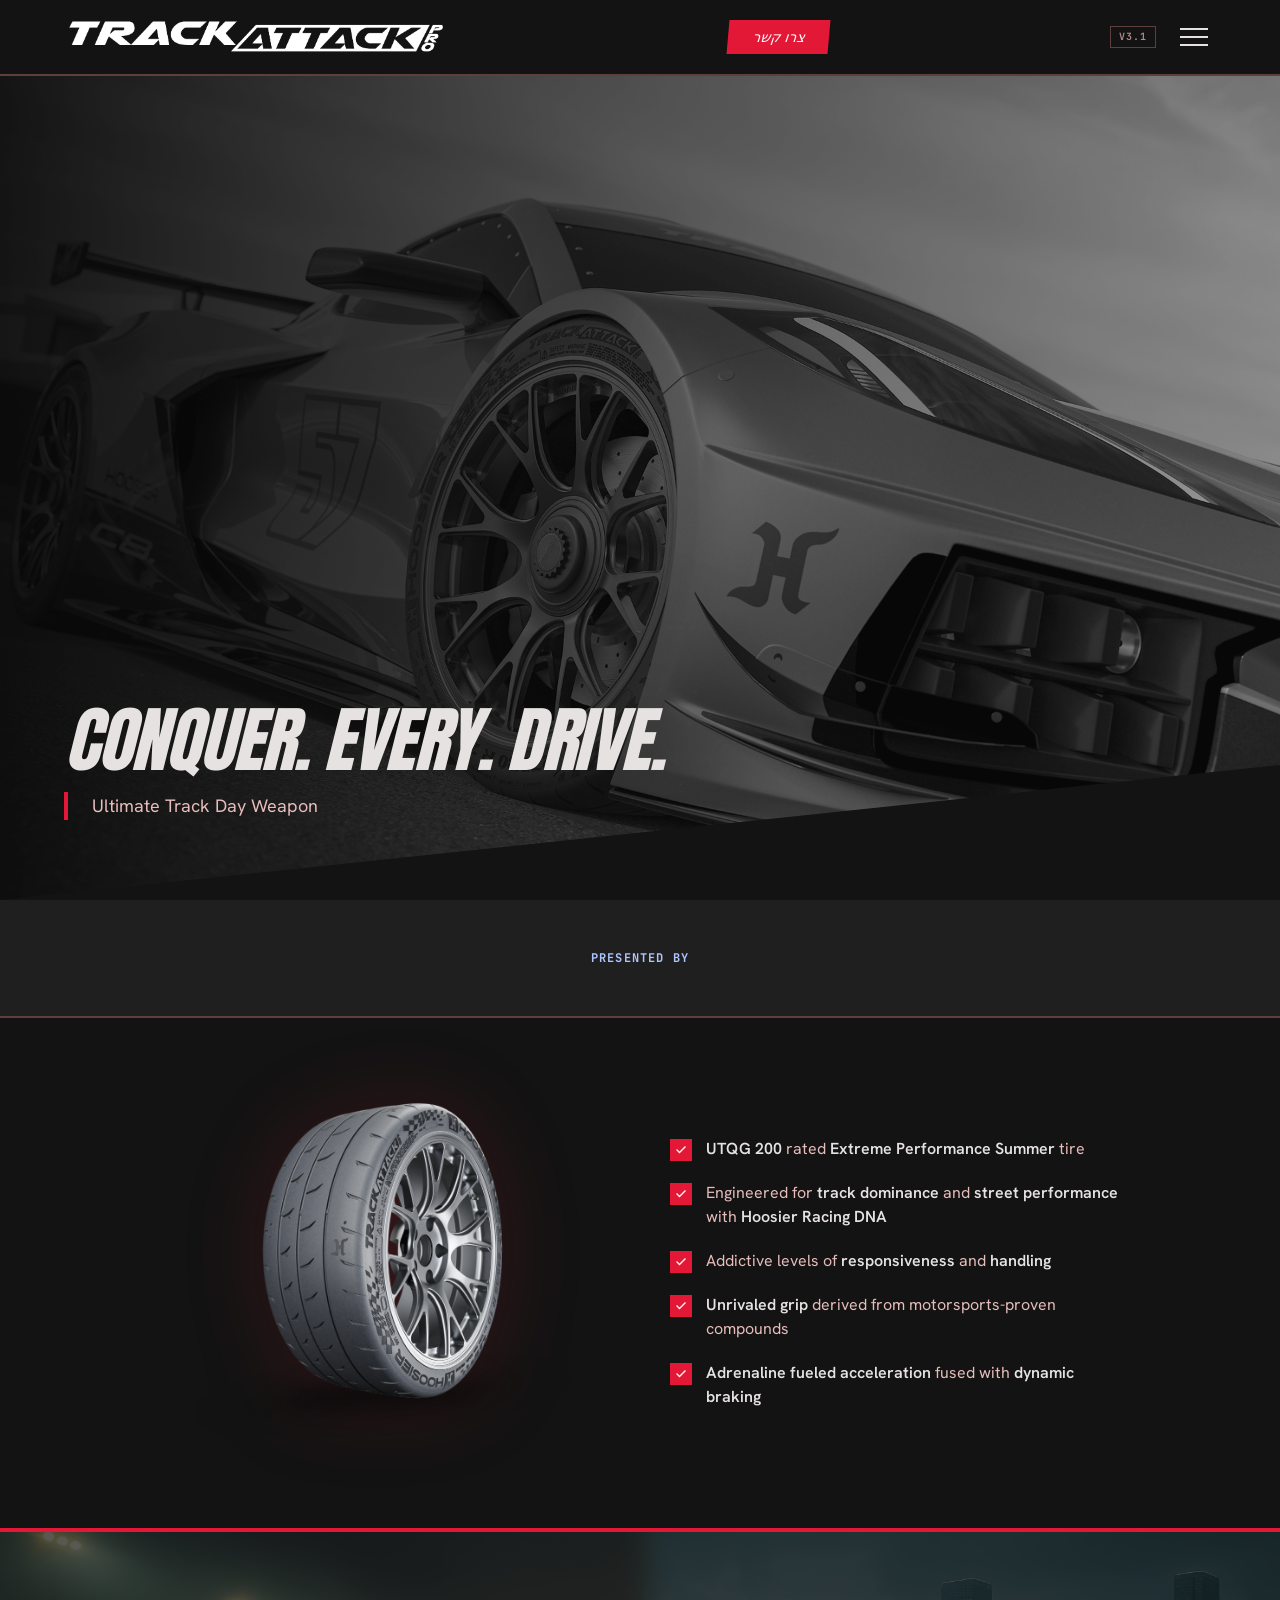
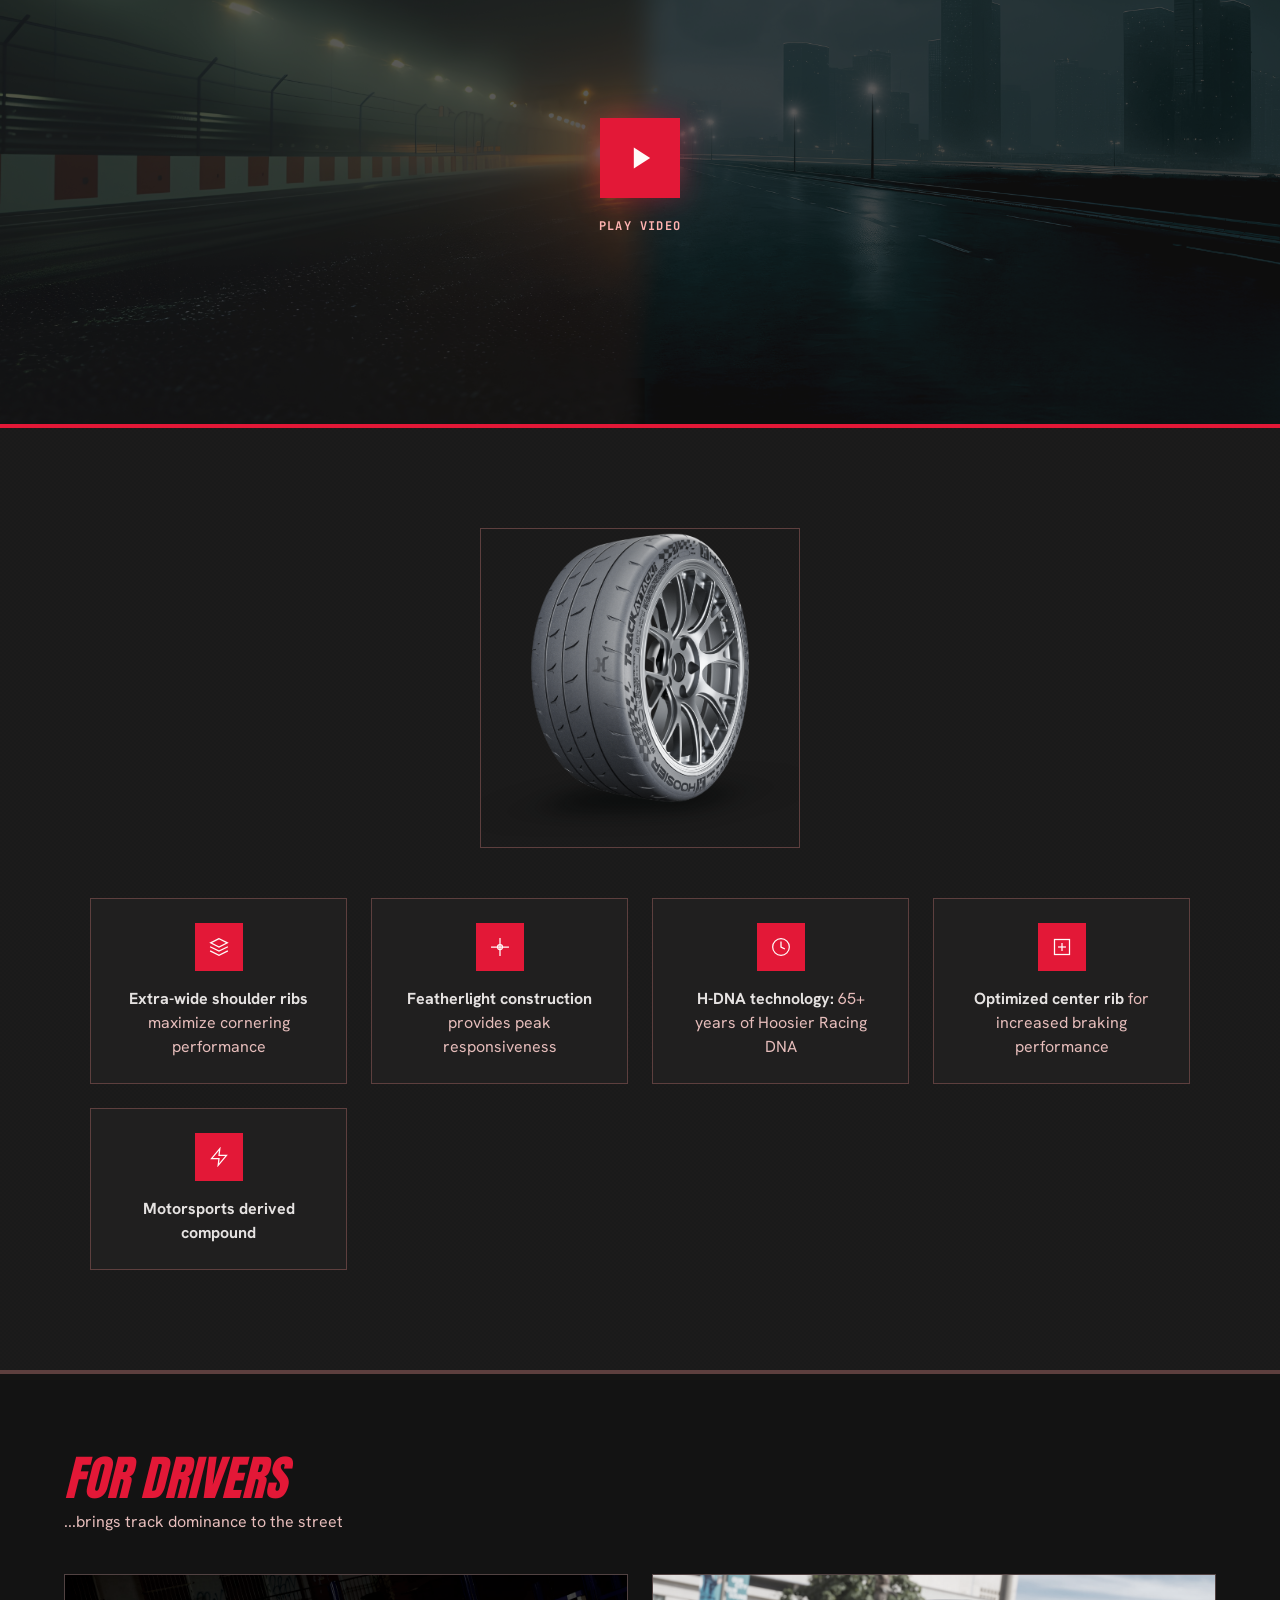
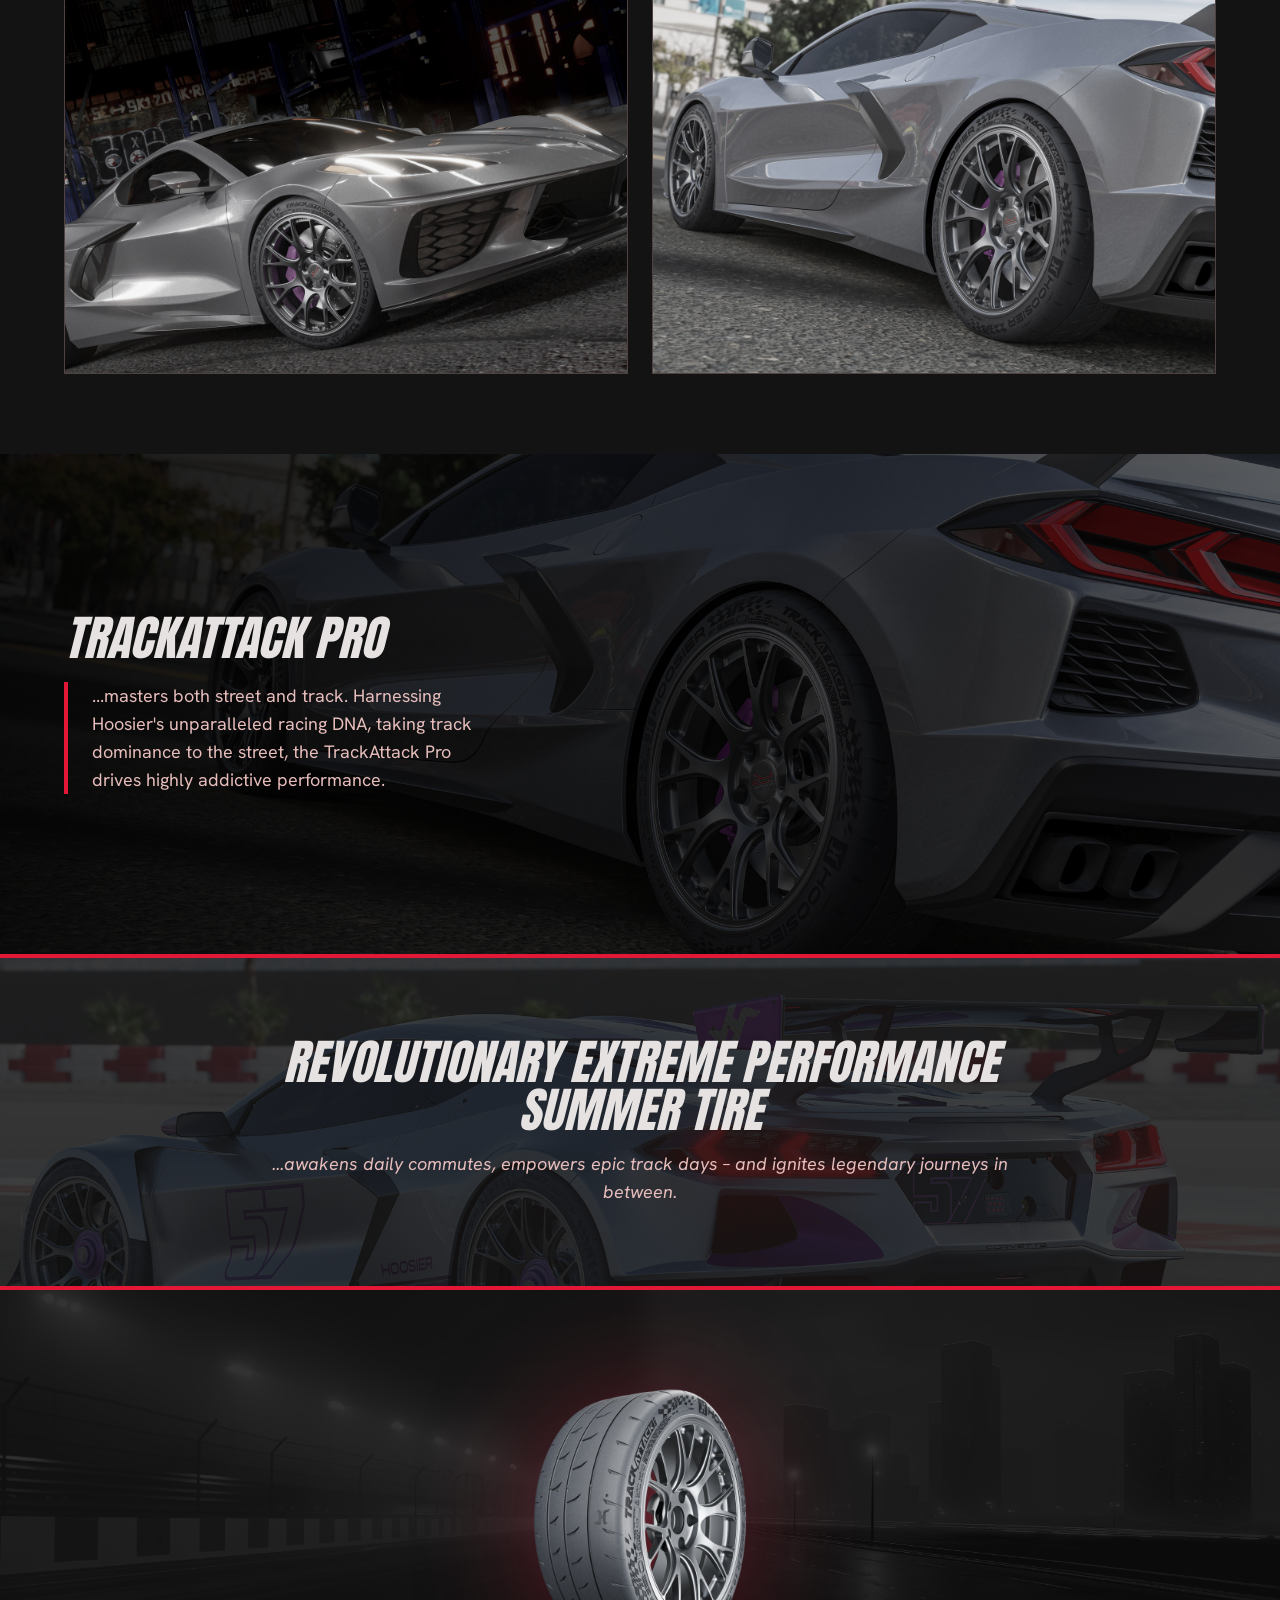
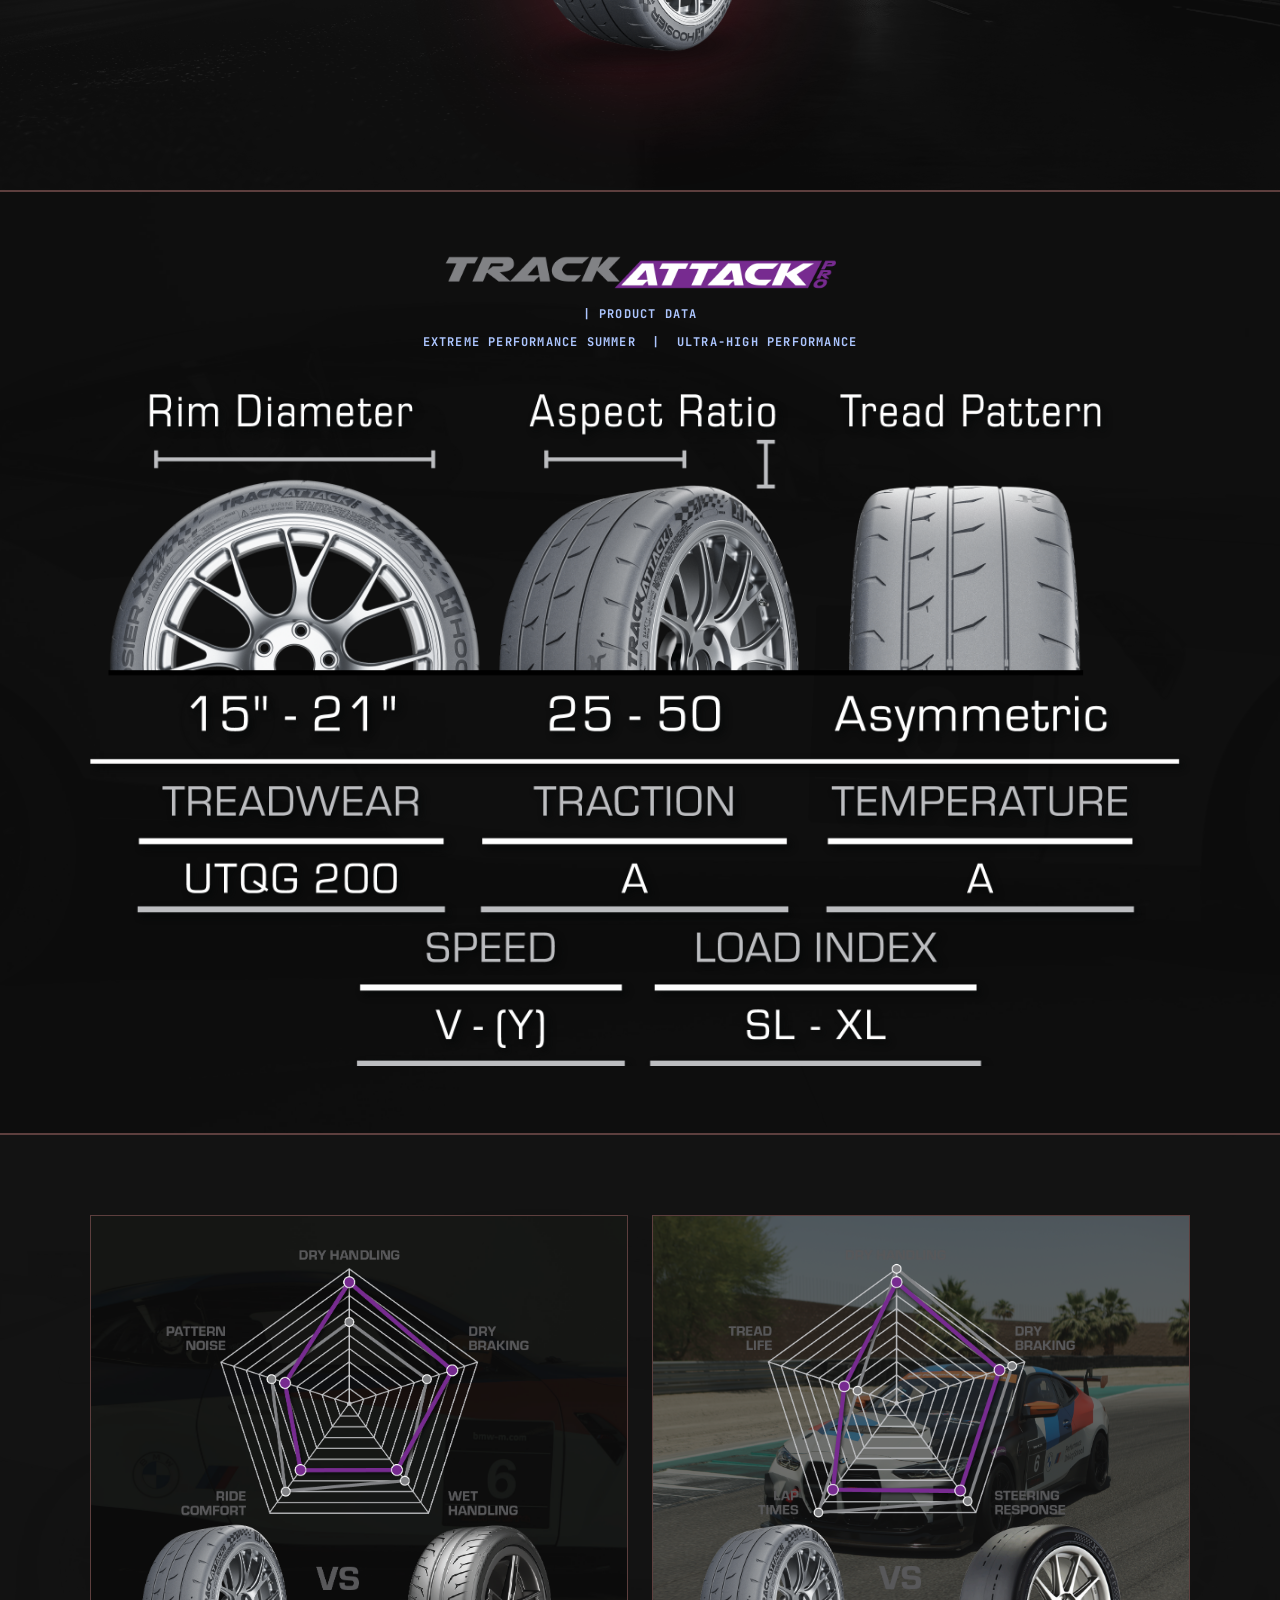
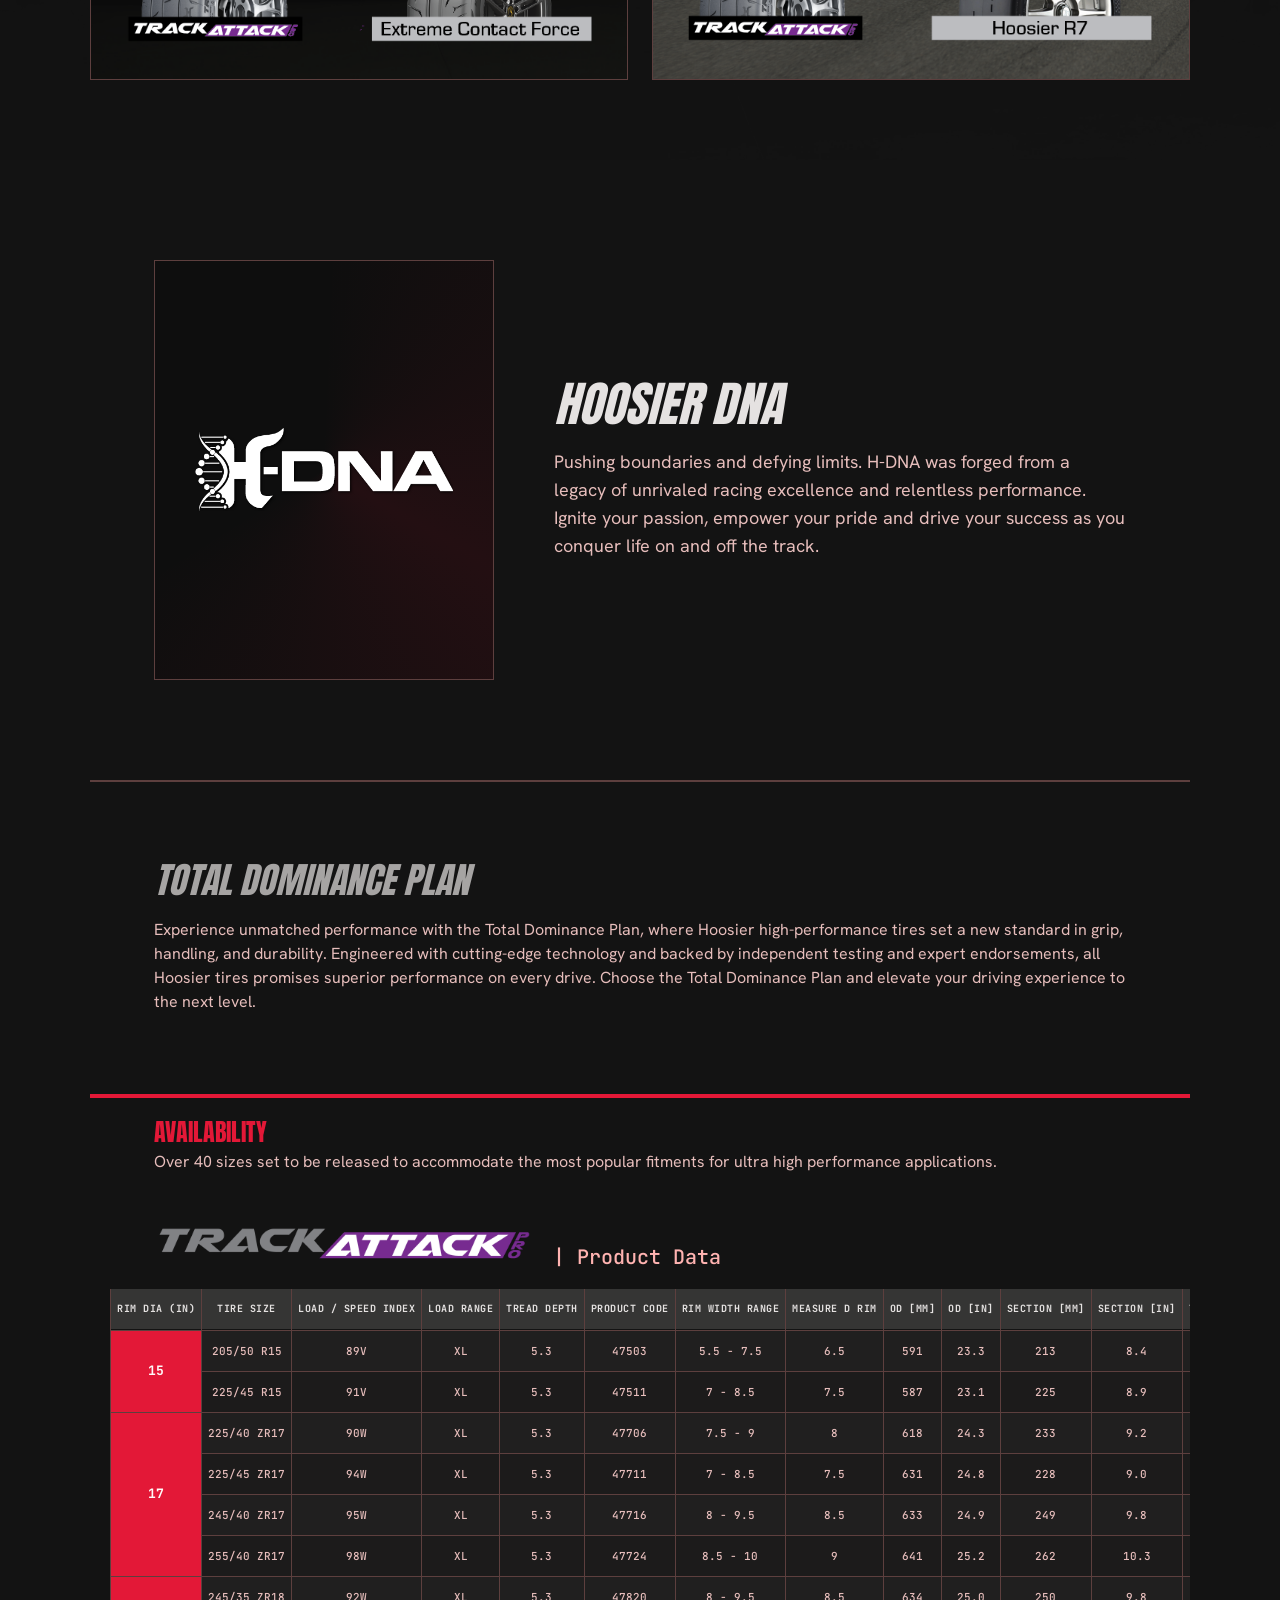
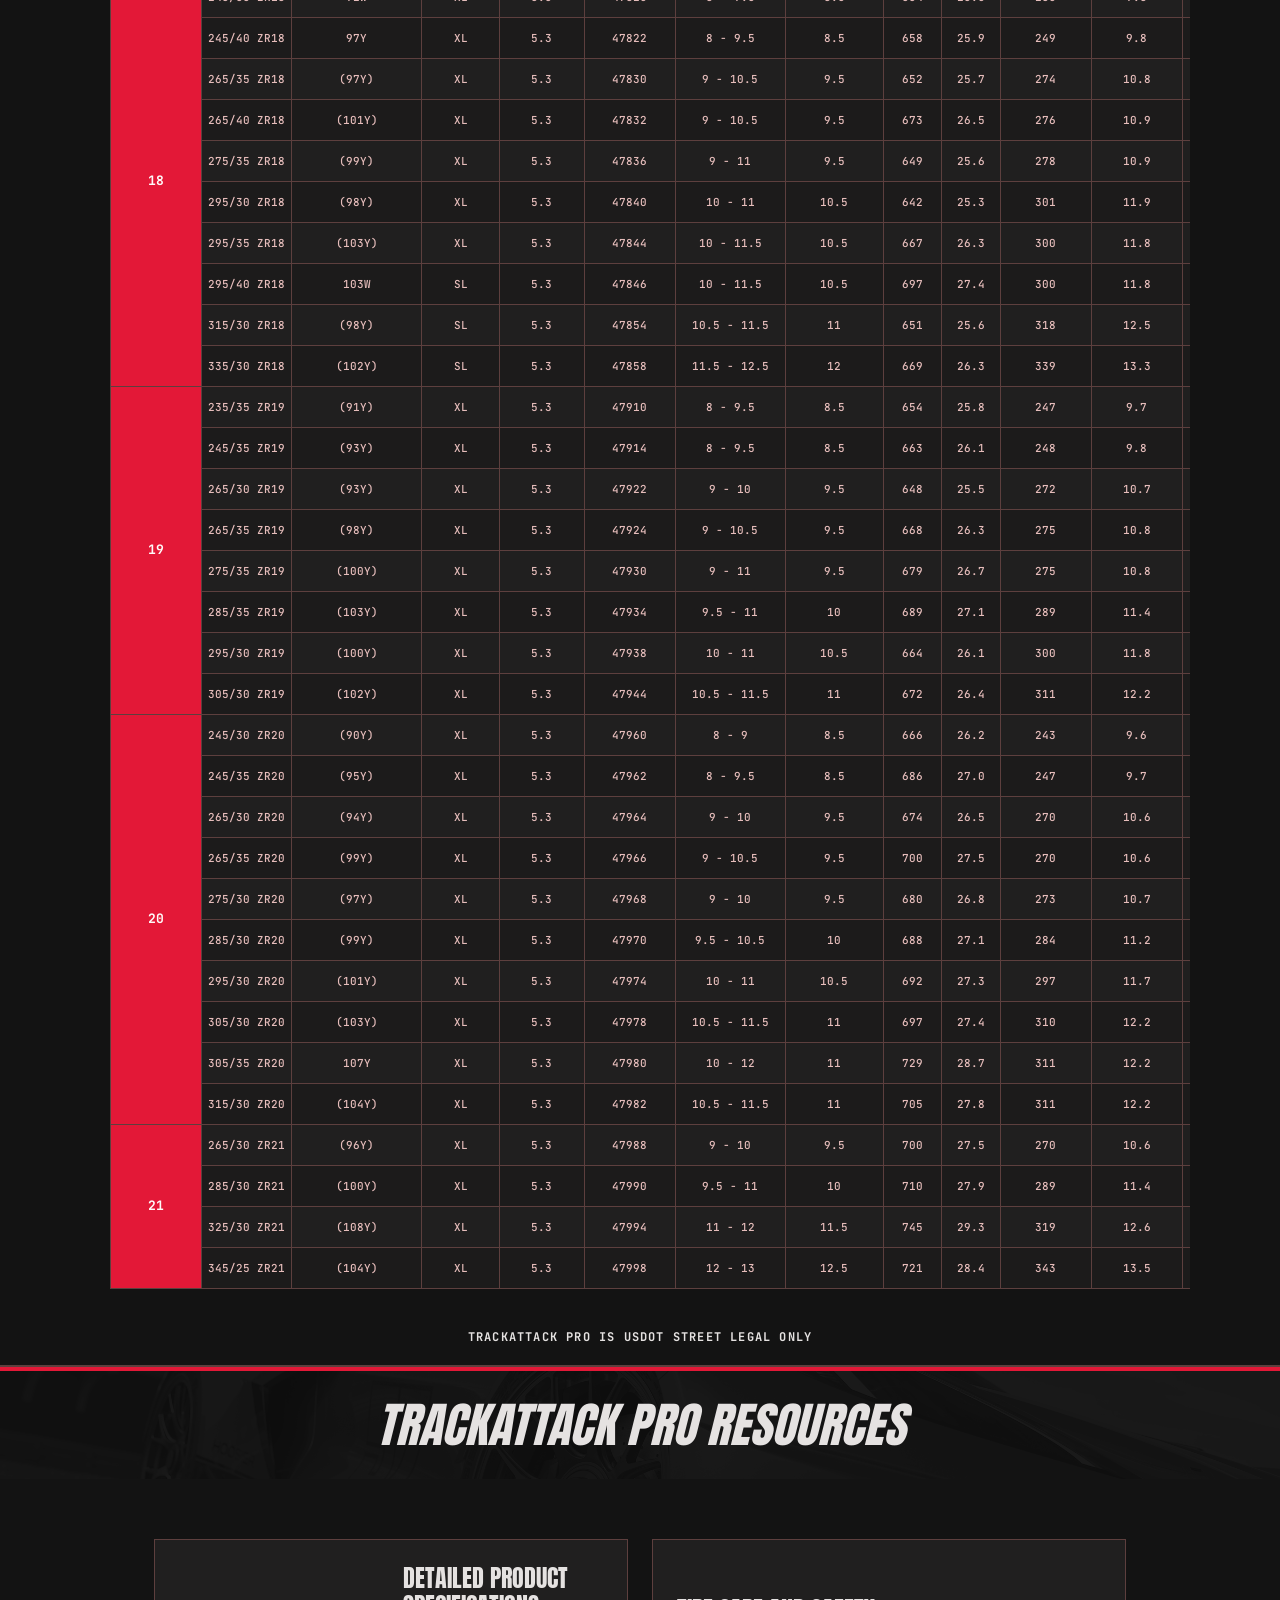
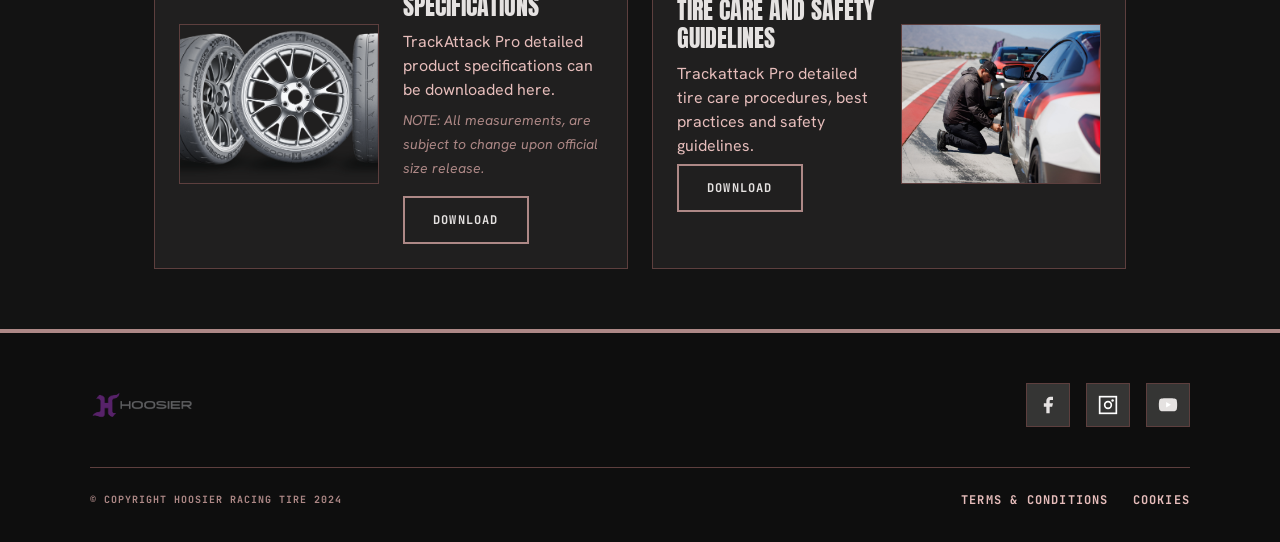
==== commit c1301fc4: "Add CTA button, move version badge to menu area (v3.1) Added Hebrew CTA button (צרו קשר) in header b" ====
--- a/index.html
+++ b/index.html
@@ -123,15 +123,45 @@
   color: var(--primary-container);
 }
 
+.cta-btn {
+  font-family: 'Anton', sans-serif;
+  font-weight: 400;
+  font-style: italic;
+  font-size: 14px;
+  line-height: 1;
+  letter-spacing: 0.02em;
+  text-transform: uppercase;
+  text-decoration: none;
+  color: var(--on-primary-container);
+  background: var(--primary-container);
+  padding: 10px 24px;
+  border: none;
+  cursor: pointer;
+  white-space: nowrap;
+  transform: skewX(-5deg);
+  transition: background 0.3s, color 0.3s;
+}
+
+.cta-btn:hover {
+  background: var(--secondary-container);
+  color: var(--on-primary-container);
+}
+
+.header-right {
+  display: flex;
+  align-items: center;
+  gap: 16px;
+}
+
 .version-badge {
   font-family: 'JetBrains Mono', monospace;
-  font-size: 12px;
+  font-size: 10px;
   font-weight: 700;
   line-height: 16px;
   letter-spacing: 0.1em;
   color: var(--outline);
   text-transform: uppercase;
-  padding: 4px 12px;
+  padding: 2px 8px;
   border: 1px solid var(--outline-variant);
   white-space: nowrap;
   transition: color 0.3s, border-color 0.3s;
@@ -1310,9 +1340,12 @@
 <!-- HEADER -->
 <header id="header">
   <a href="#" class="logo"><img src="images/TAP-Logo_white.png" alt="TrackAttack Pro" style="height:40px;width:auto;"></a>
-  <div class="version-badge">v3.0</div>
-  <div class="hamburger" aria-label="Menu">
-    <span></span><span></span><span></span>
+  <a href="#" class="cta-btn">&#1510;&#1512;&#1493; &#1511;&#1513;&#1512;</a>
+  <div class="header-right">
+    <div class="version-badge">v3.1</div>
+    <div class="hamburger" aria-label="Menu">
+      <span></span><span></span><span></span>
+    </div>
   </div>
 </header>
 
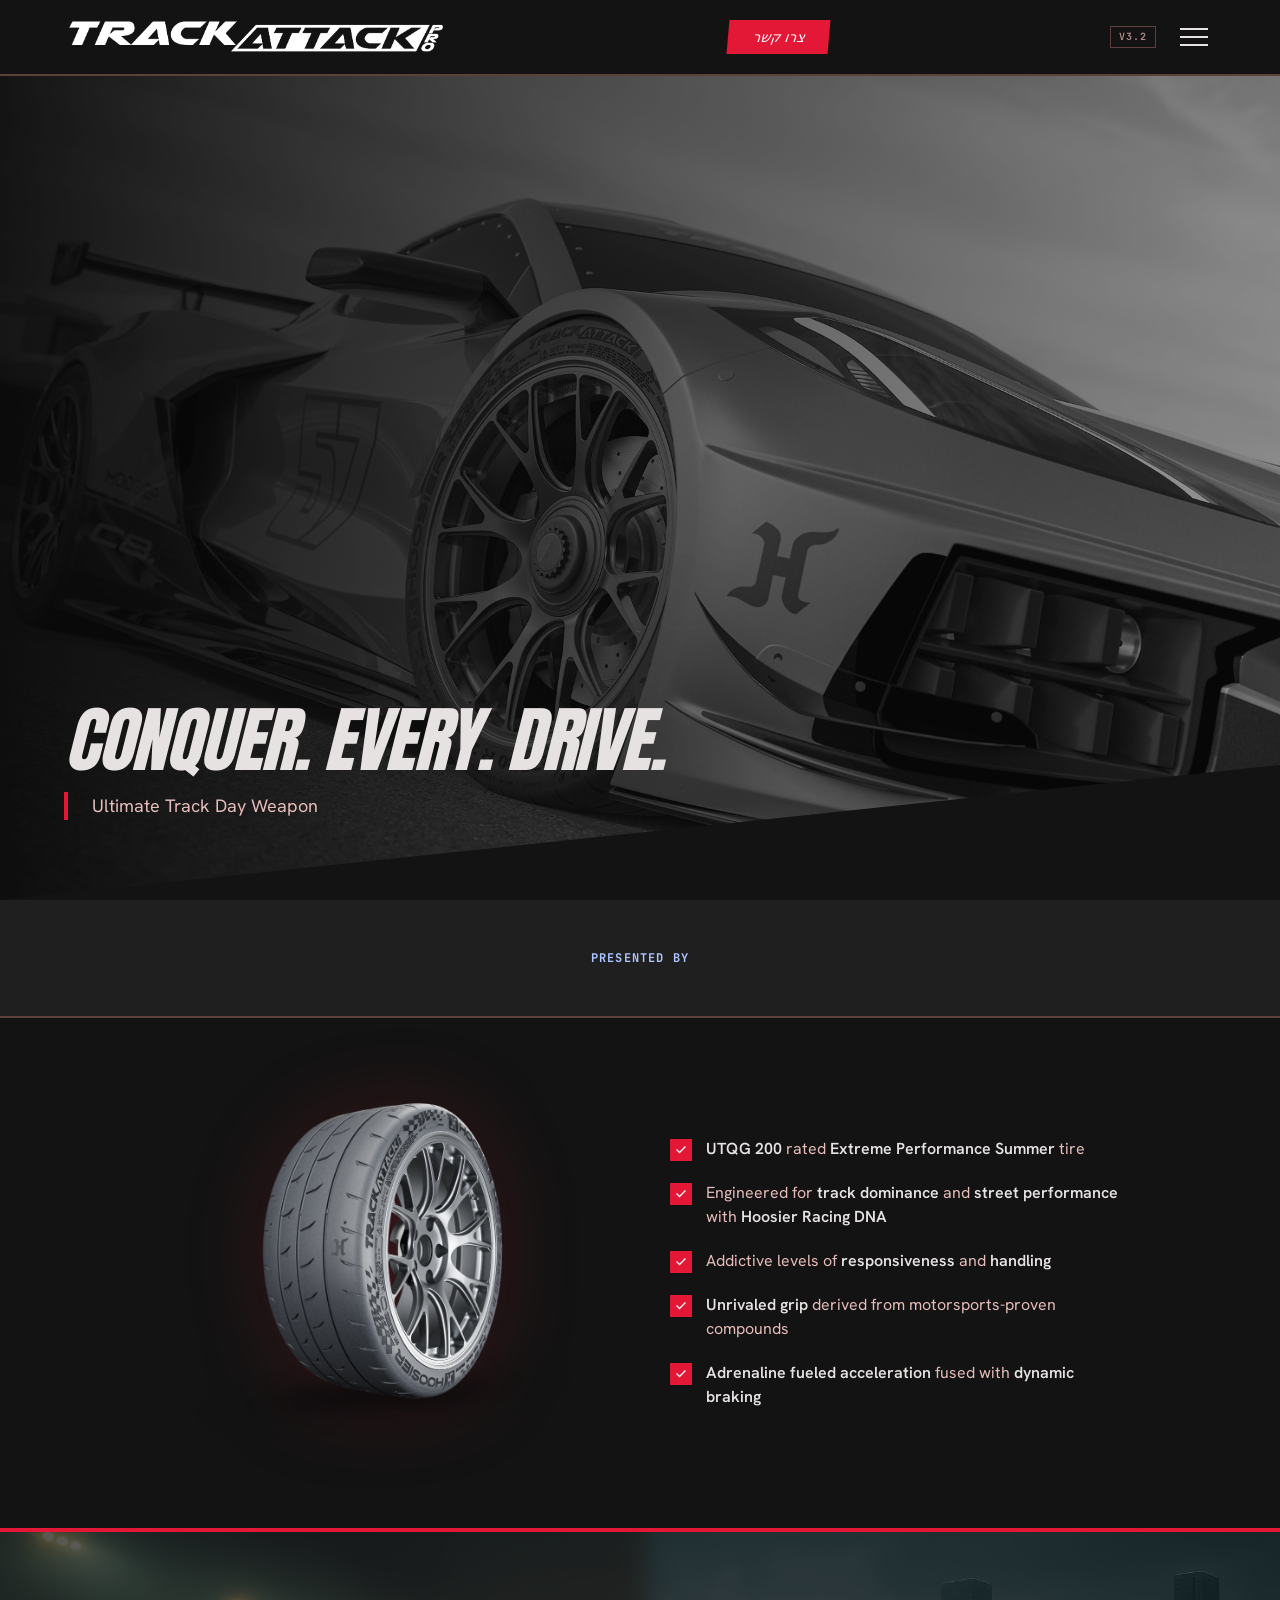
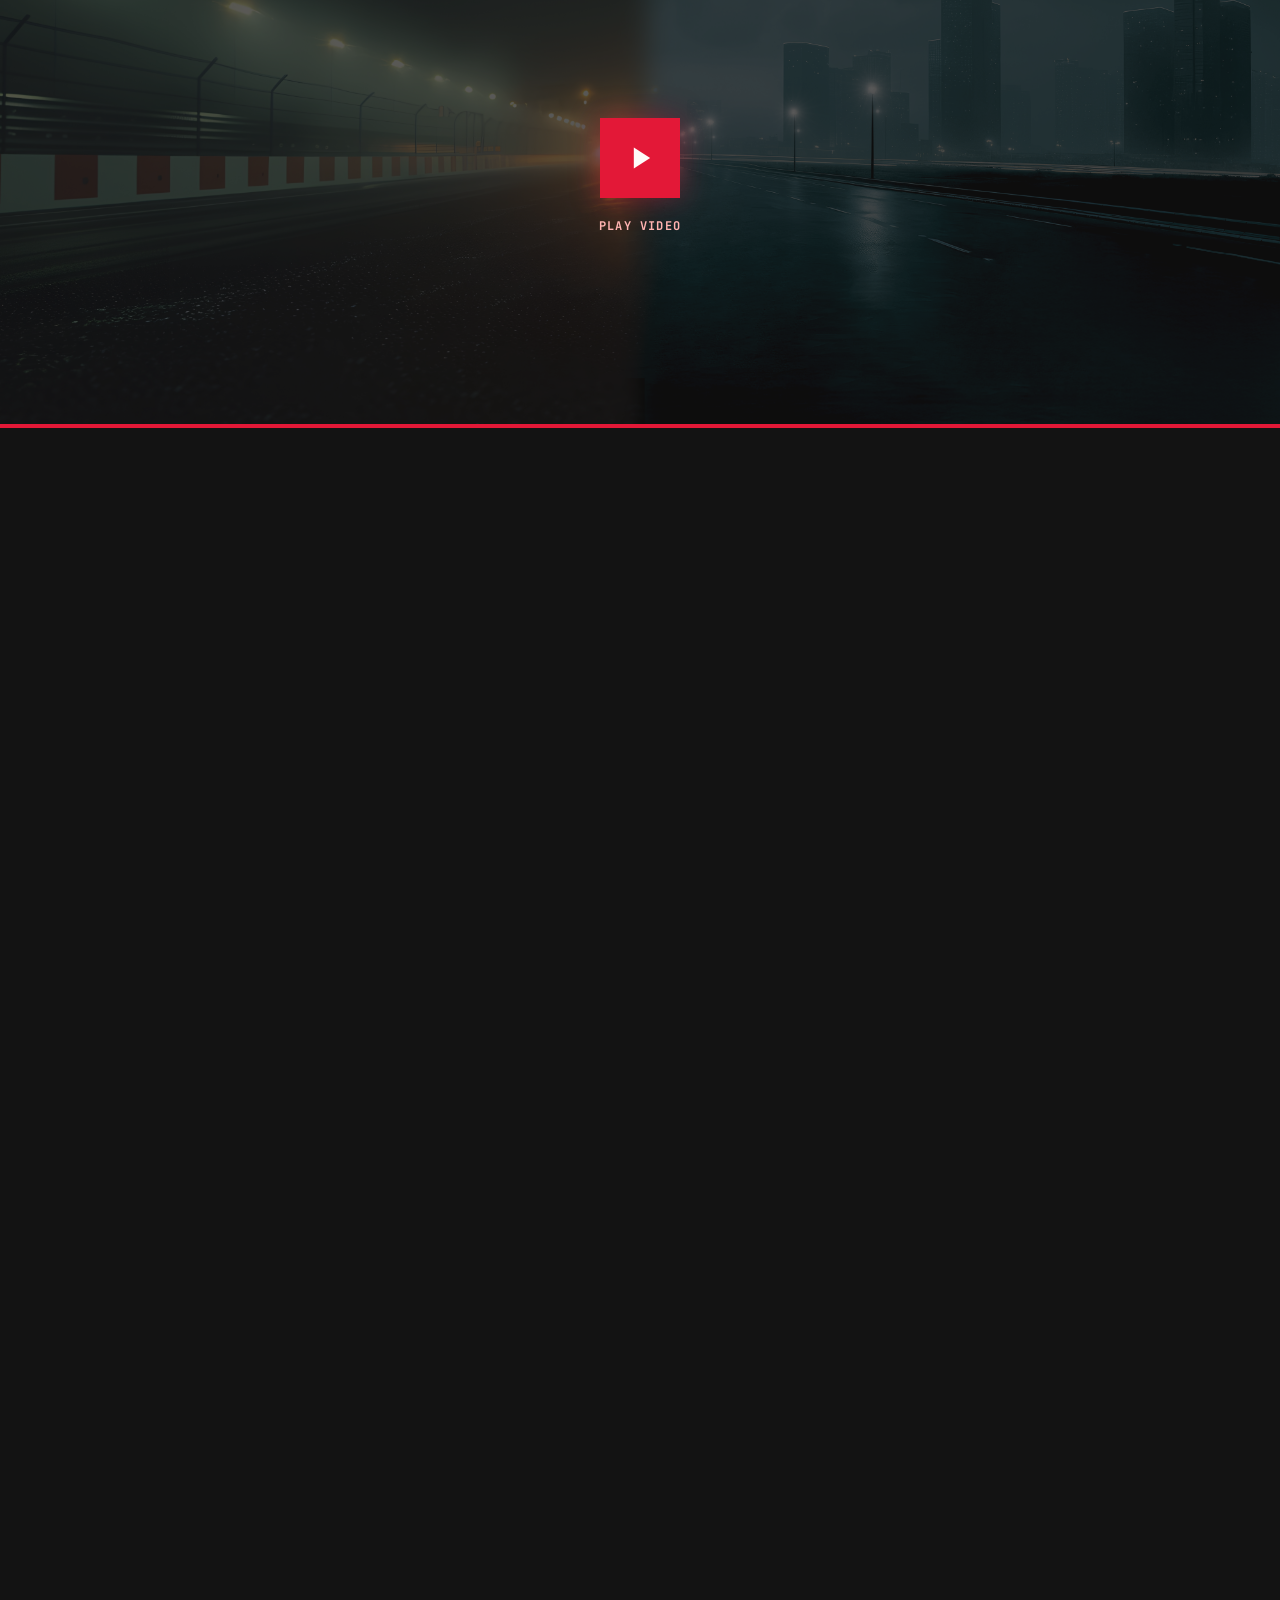
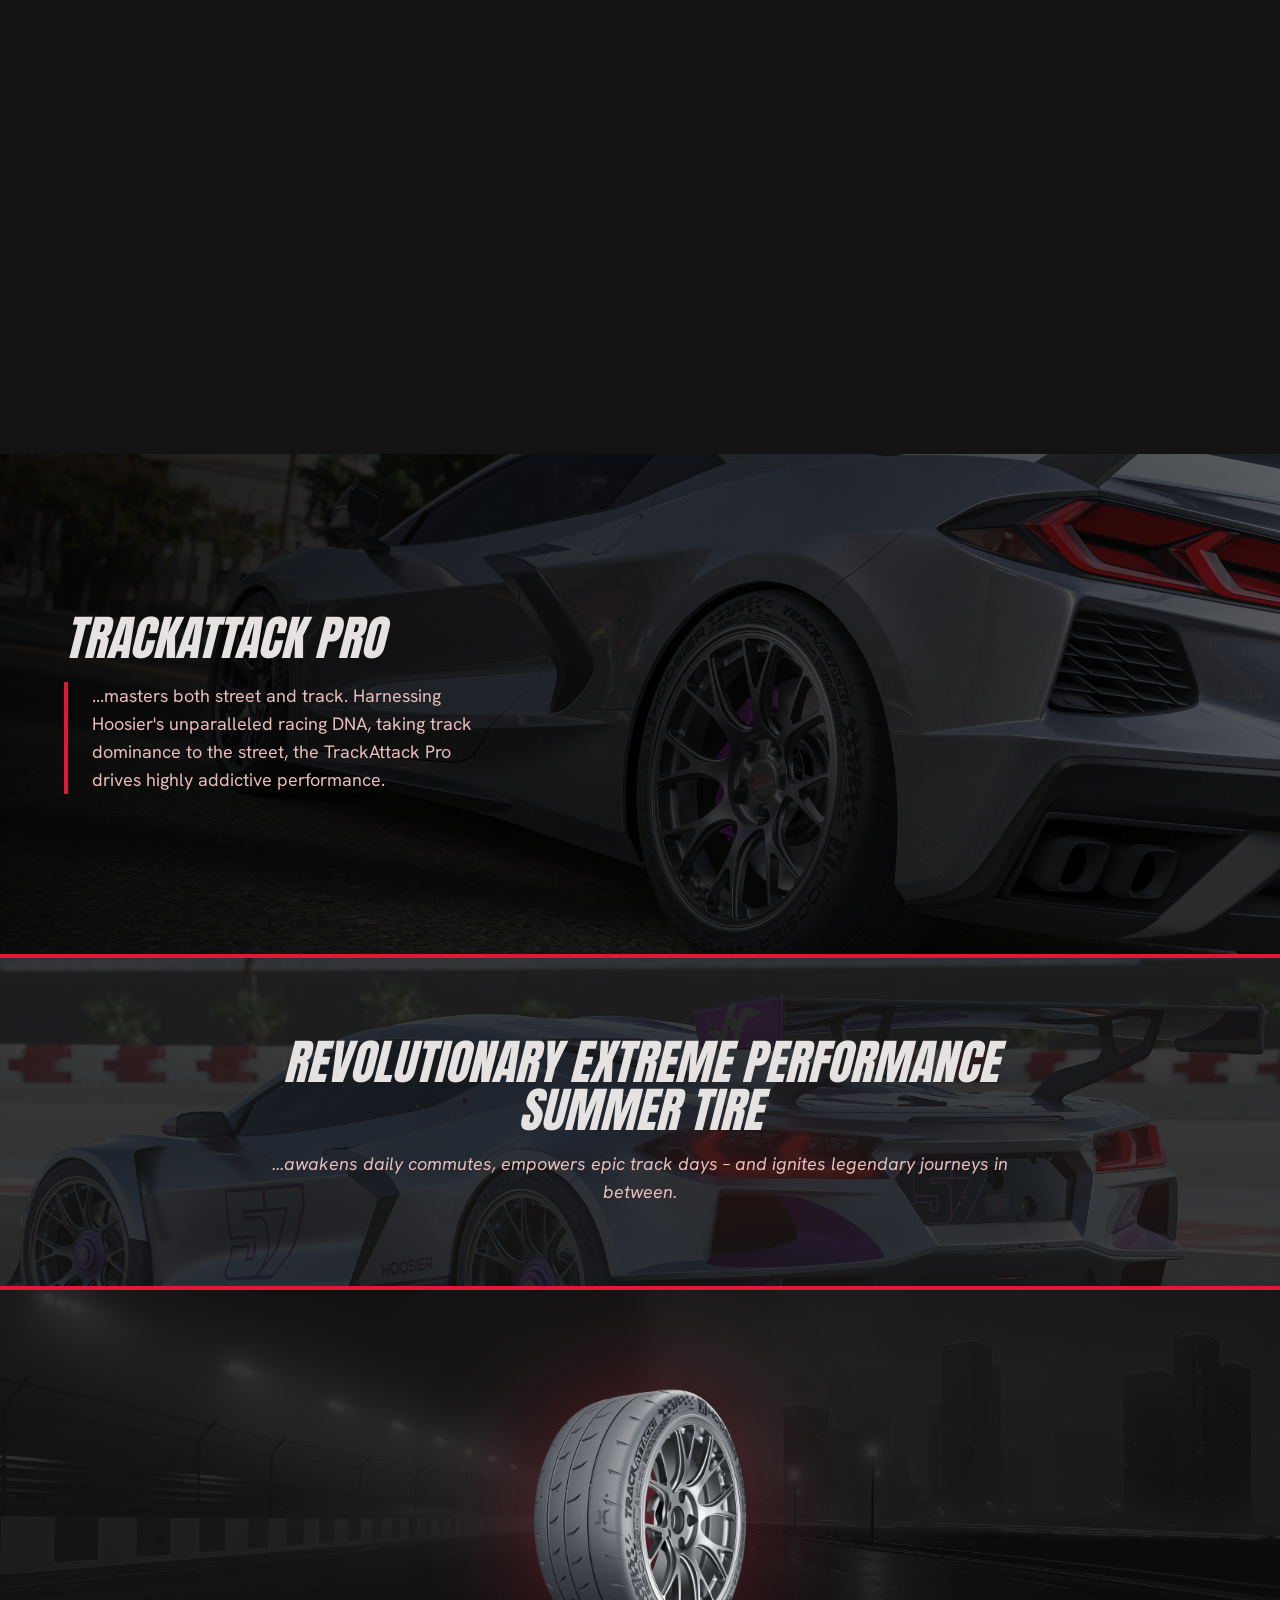
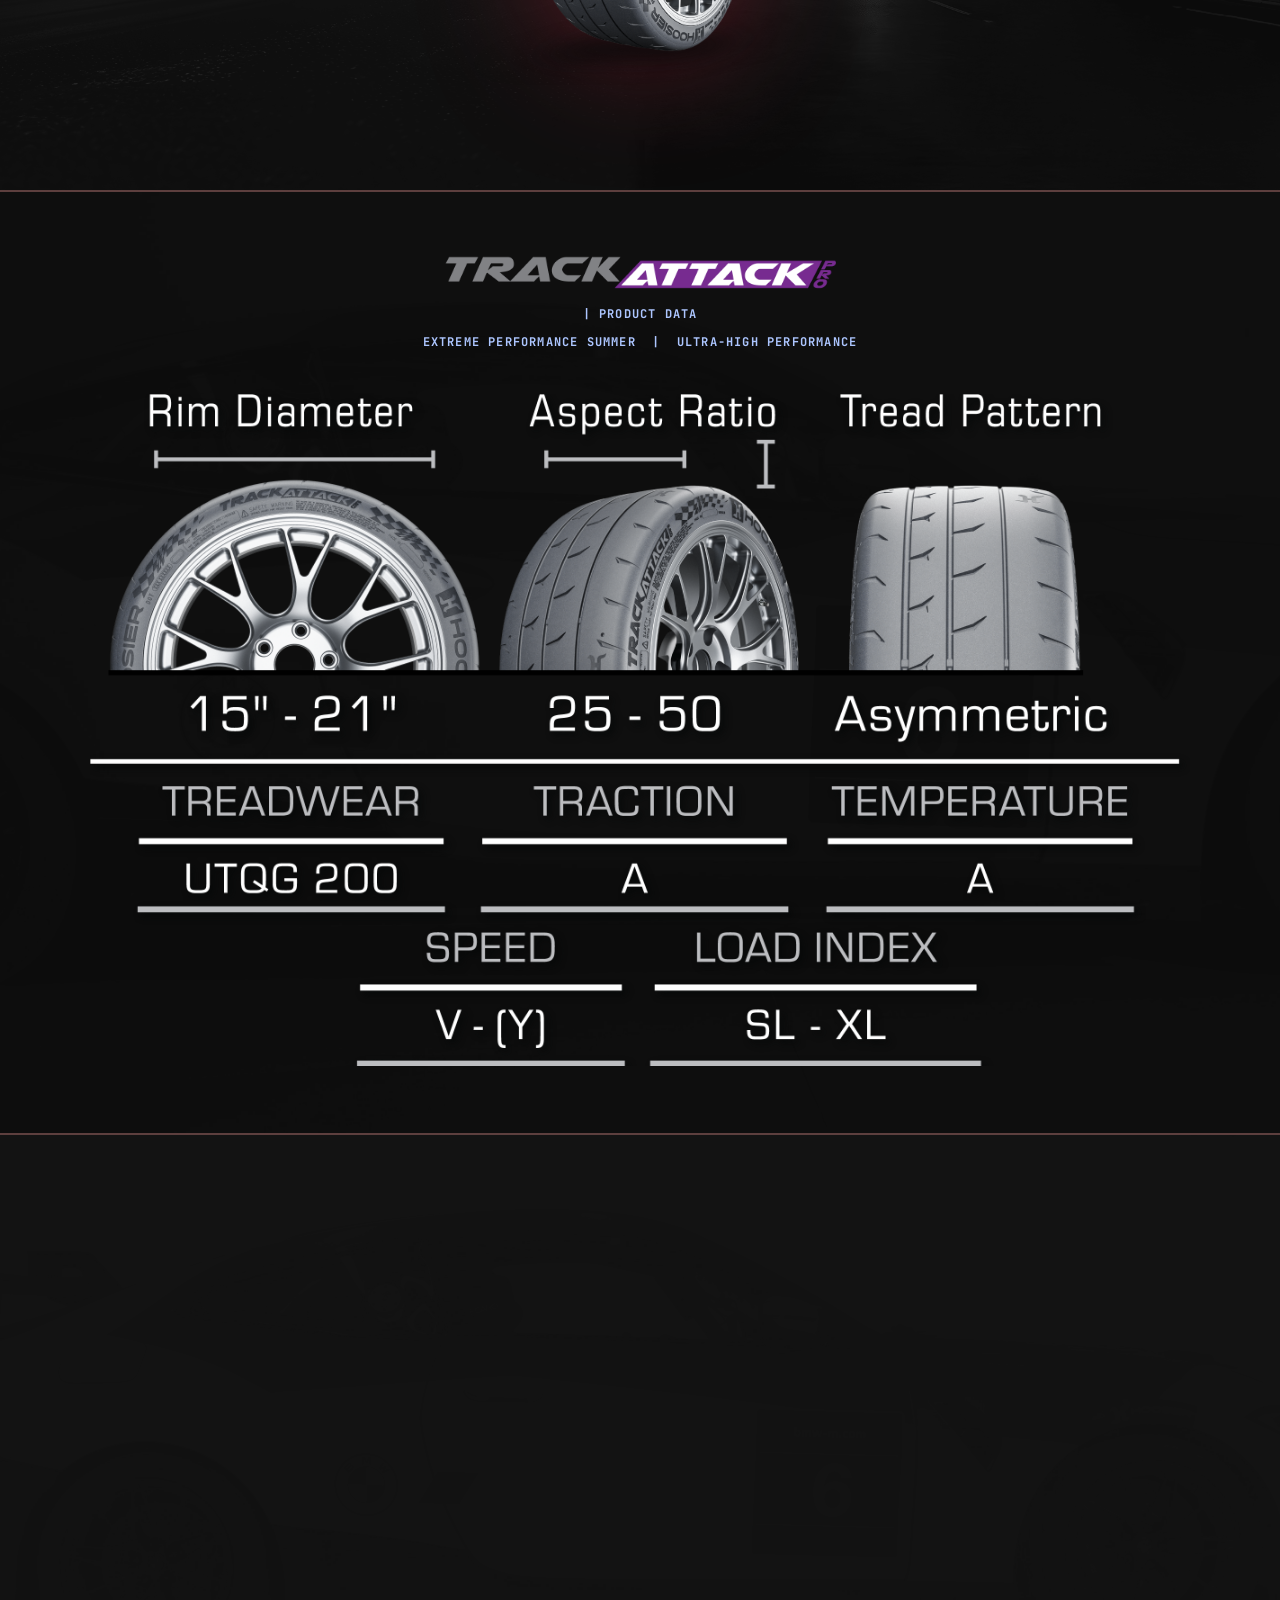
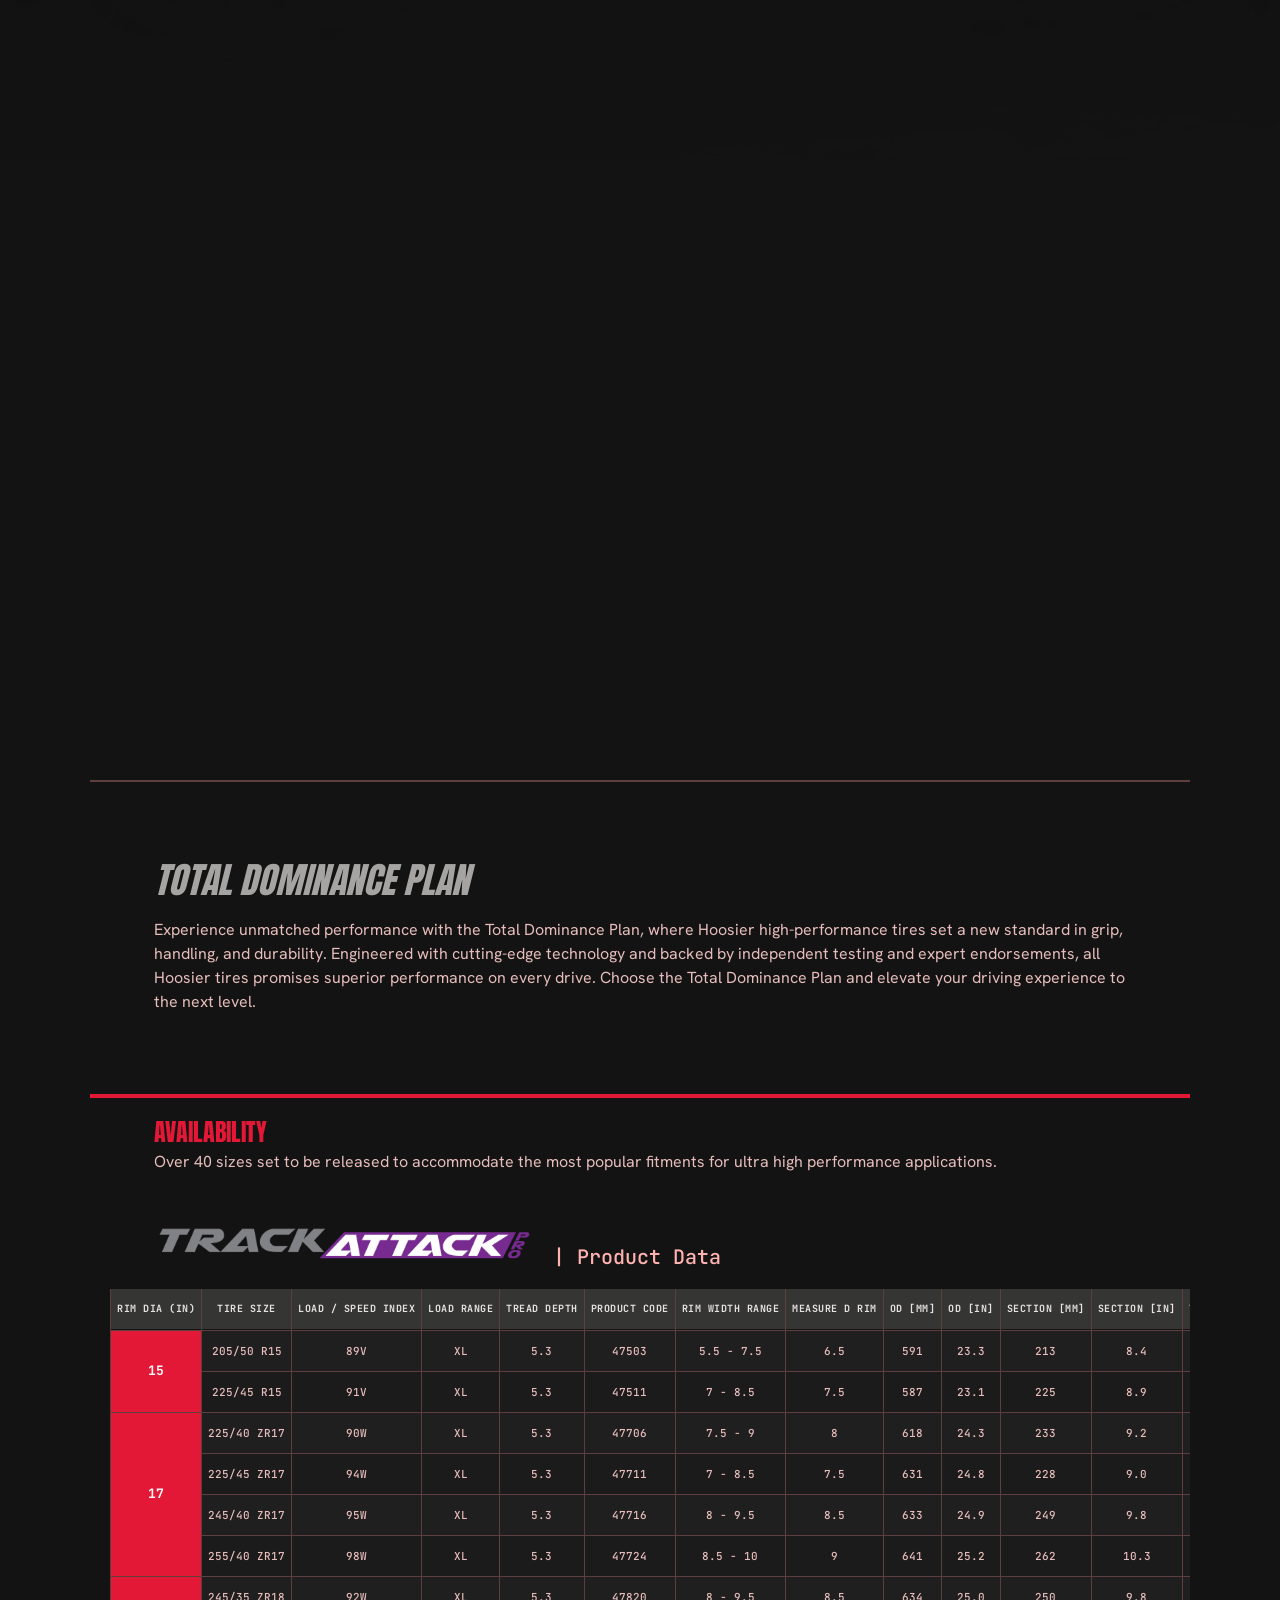
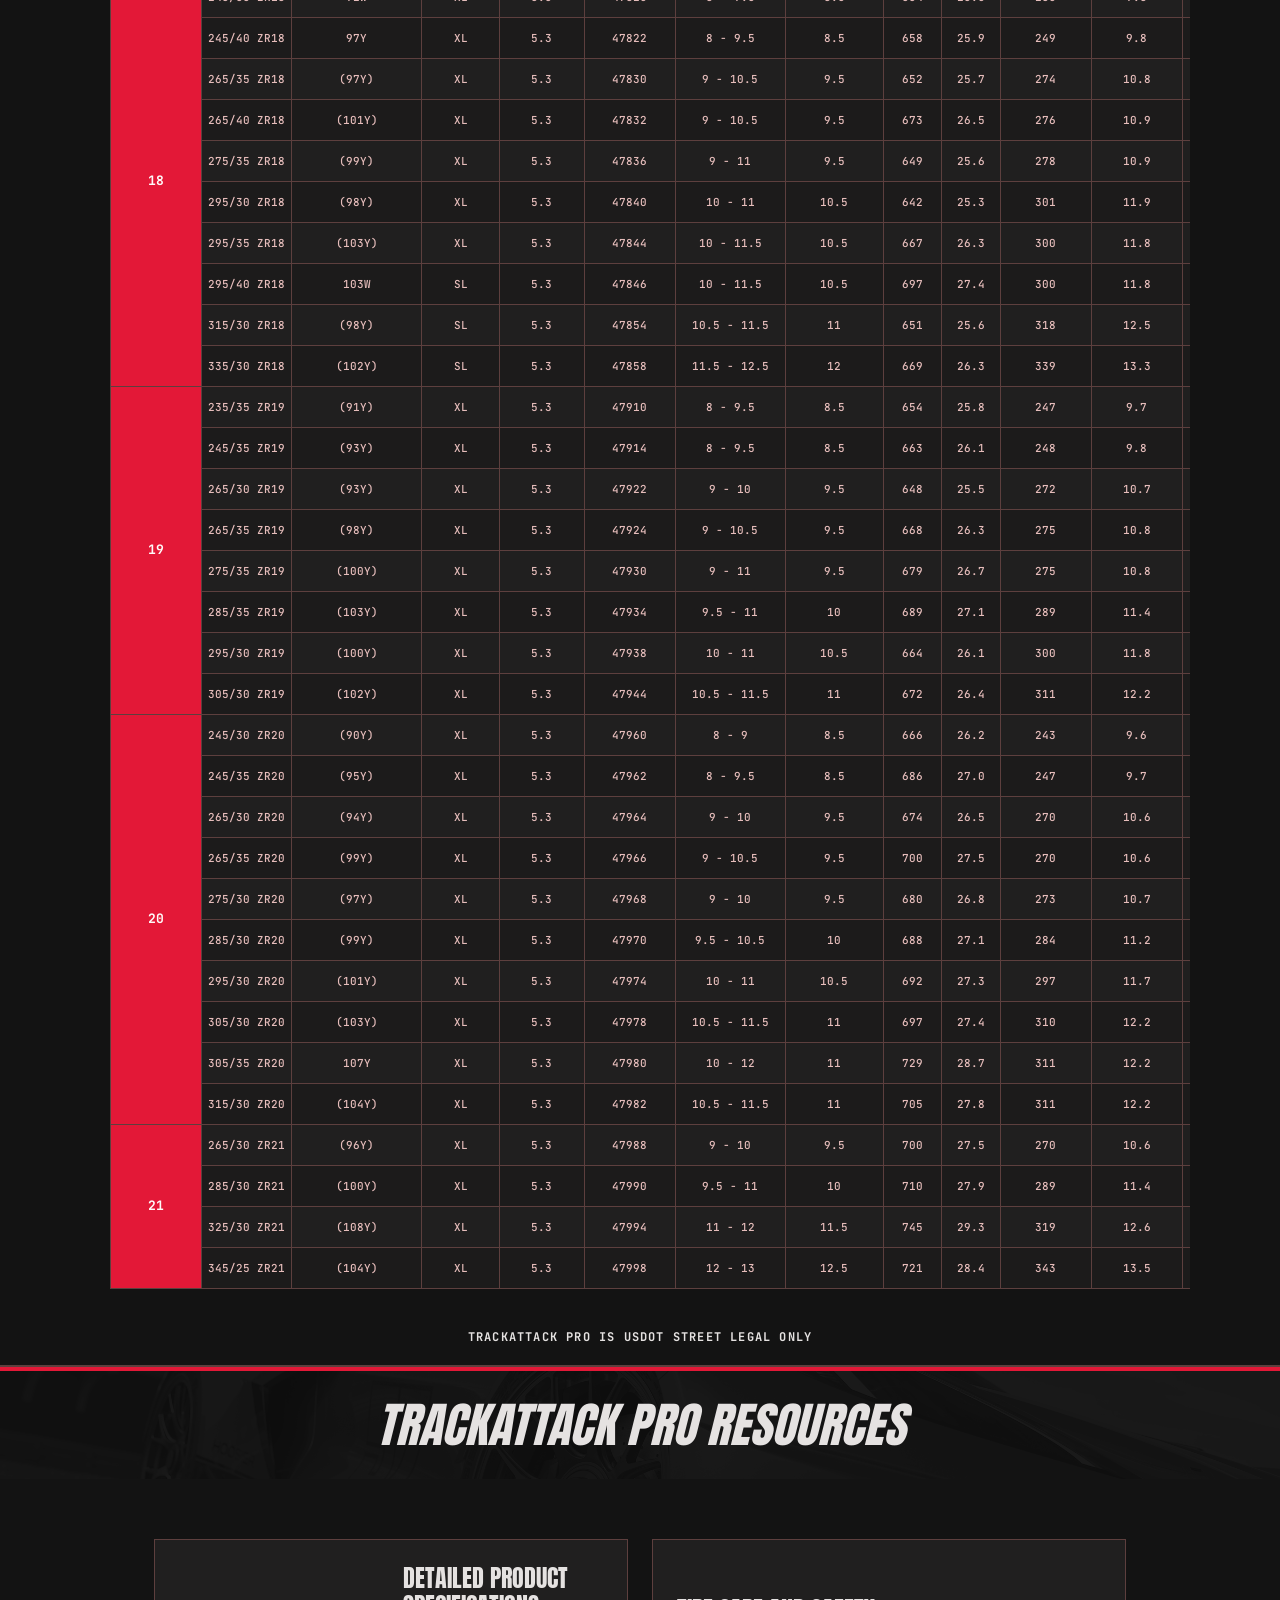
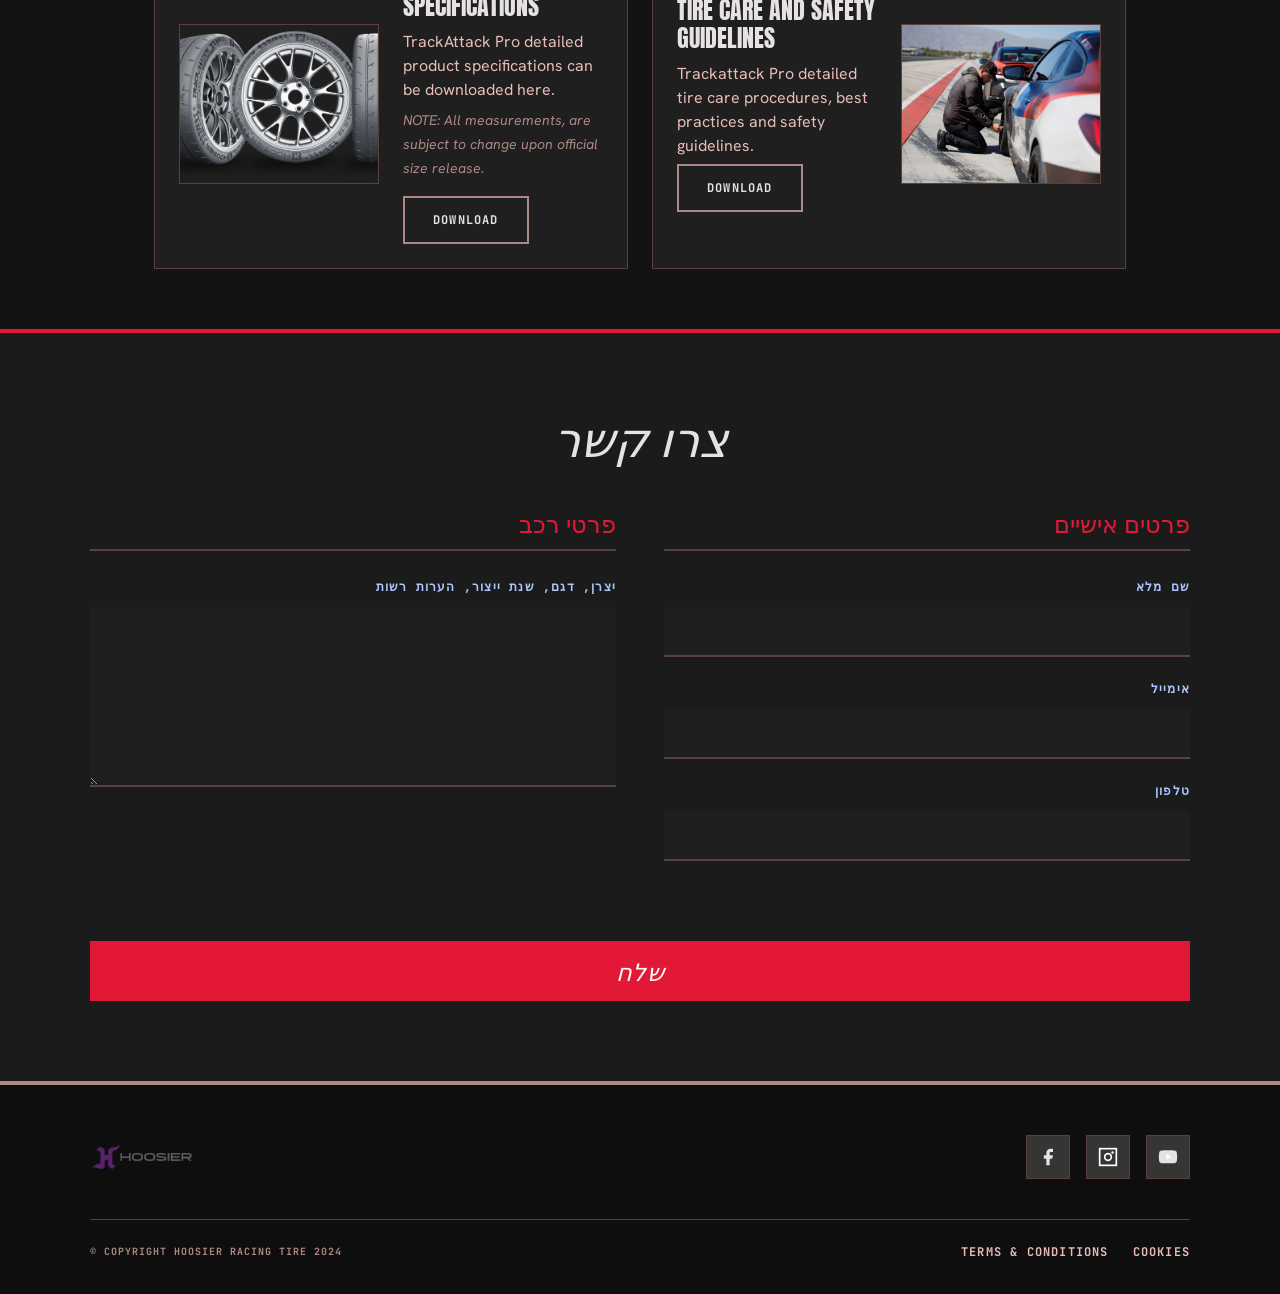
==== commit dc254e2d: "Add RTL Hebrew contact form with FormSubmit integration (v3.2) Two-column contact form below Resourc" ====
--- a/index.html
+++ b/index.html
@@ -1189,6 +1189,140 @@
   border-color: var(--primary-container);
 }
 
+/* ─── CONTACT FORM ─── */
+.contact-section {
+  padding: 80px var(--margin-desktop);
+  background: var(--surface-container-low);
+  border-top: 4px solid var(--primary-container);
+  direction: rtl;
+}
+
+.contact-inner {
+  max-width: var(--container-max);
+  margin: 0 auto;
+}
+
+.contact-section h2 {
+  font-family: 'Anton', sans-serif;
+  font-weight: 400;
+  font-style: italic;
+  font-size: 48px;
+  line-height: 48px;
+  color: var(--on-surface);
+  text-align: center;
+  margin-bottom: 48px;
+}
+
+.contact-form {
+  display: grid;
+  grid-template-columns: 1fr 1fr;
+  gap: 48px;
+}
+
+.form-group-title {
+  font-family: 'Anton', sans-serif;
+  font-weight: 400;
+  font-size: 24px;
+  line-height: 28px;
+  color: var(--primary-container);
+  margin-bottom: 24px;
+  padding-bottom: 12px;
+  border-bottom: 2px solid var(--outline-variant);
+}
+
+.form-field {
+  margin-bottom: 20px;
+}
+
+.form-field label {
+  display: block;
+  font-family: 'JetBrains Mono', monospace;
+  font-size: 12px;
+  font-weight: 700;
+  letter-spacing: 0.1em;
+  text-transform: uppercase;
+  color: var(--secondary);
+  margin-bottom: 8px;
+}
+
+.form-field input,
+.form-field textarea {
+  width: 100%;
+  padding: 12px 16px;
+  background: var(--surface-container);
+  border: none;
+  border-bottom: 2px solid var(--outline-variant);
+  color: var(--on-surface);
+  font-family: 'Hanken Grotesk', sans-serif;
+  font-size: 16px;
+  line-height: 24px;
+  direction: rtl;
+  transition: border-color 0.3s, box-shadow 0.3s;
+  outline: none;
+}
+
+.form-field input:focus,
+.form-field textarea:focus {
+  border-bottom-color: var(--primary-container);
+  box-shadow: 0 2px 0 0 var(--primary-container);
+}
+
+.form-field input::placeholder,
+.form-field textarea::placeholder {
+  color: var(--outline);
+}
+
+.form-field textarea {
+  min-height: 180px;
+  resize: vertical;
+}
+
+.submit-btn {
+  display: block;
+  width: 100%;
+  padding: 16px 40px;
+  margin-top: 12px;
+  background: var(--primary-container);
+  color: var(--on-primary-container);
+  border: none;
+  cursor: pointer;
+  font-family: 'Anton', sans-serif;
+  font-weight: 400;
+  font-style: italic;
+  font-size: 24px;
+  line-height: 28px;
+  text-transform: uppercase;
+  letter-spacing: 0.02em;
+  transition: background 0.3s;
+}
+
+.submit-btn:hover {
+  background: var(--secondary-container);
+}
+
+.form-success {
+  display: none;
+  text-align: center;
+  padding: 40px;
+  border: 2px solid var(--primary-container);
+  background: var(--surface-container);
+}
+
+.form-success.visible {
+  display: block;
+}
+
+.form-success p {
+  font-family: 'Hanken Grotesk', sans-serif;
+  font-size: 18px;
+  line-height: 28px;
+  color: var(--on-surface);
+}
+
+@media (max-width: 900px) {
+  .contact-form { grid-template-columns: 1fr; gap: 32px; }
+}
+
 /* ─── FOOTER ─── */
 footer {
   border-top: 4px solid var(--outline);
@@ -1340,9 +1474,9 @@
 <!-- HEADER -->
 <header id="header">
   <a href="#" class="logo"><img src="images/TAP-Logo_white.png" alt="TrackAttack Pro" style="height:40px;width:auto;"></a>
-  <a href="#" class="cta-btn">&#1510;&#1512;&#1493; &#1511;&#1513;&#1512;</a>
+  <a href="#contact" class="cta-btn">&#1510;&#1512;&#1493; &#1511;&#1513;&#1512;</a>
   <div class="header-right">
-    <div class="version-badge">v3.1</div>
+    <div class="version-badge">v3.2</div>
     <div class="hamburger" aria-label="Menu">
       <span></span><span></span><span></span>
     </div>
@@ -1615,6 +1749,44 @@
   </div>
 </div>
 
+<!-- CONTACT FORM -->
+<section id="contact" class="contact-section reveal">
+  <div class="contact-inner">
+    <h2>&#1510;&#1512;&#1493; &#1511;&#1513;&#1512;</h2>
+    <form class="contact-form" id="contactForm" action="https://formsubmit.co/avi.theret@gmail.com" method="POST">
+      <input type="hidden" name="_subject" value="TrackAttack Pro - טופס יצירת קשר">
+      <input type="hidden" name="_captcha" value="false">
+      <input type="hidden" name="_template" value="table">
+      <input type="text" name="_honey" style="display:none">
+      <div class="form-section">
+        <div class="form-group-title">&#1508;&#1512;&#1496;&#1497;&#1501; &#1488;&#1497;&#1513;&#1497;&#1497;&#1501;</div>
+        <div class="form-field">
+          <label for="name">&#1513;&#1501; &#1502;&#1500;&#1488;</label>
+          <input type="text" id="name" name="name" required>
+        </div>
+        <div class="form-field">
+          <label for="email">&#1488;&#1497;&#1502;&#1497;&#1497;&#1500;</label>
+          <input type="email" id="email" name="email" required>
+        </div>
+        <div class="form-field">
+          <label for="phone">&#1496;&#1500;&#1508;&#1493;&#1503;</label>
+          <input type="tel" id="phone" name="phone">
+        </div>
+      </div>
+      <div class="form-section">
+        <div class="form-group-title">&#1508;&#1512;&#1496;&#1497; &#1512;&#1499;&#1489;</div>
+        <div class="form-field">
+          <label for="vehicle">&#1497;&#1510;&#1512;&#1503;, &#1491;&#1490;&#1501;, &#1513;&#1504;&#1514; &#1497;&#1497;&#1510;&#1493;&#1512;, &#1492;&#1506;&#1512;&#1493;&#1514; &#1512;&#1513;&#1493;&#1514;</label>
+          <textarea id="vehicle" name="vehicle_details"></textarea>
+        </div>
+      </div>
+      <div style="grid-column:1/-1;text-align:center;">
+        <button type="submit" class="submit-btn">&#1513;&#1500;&#1495;</button>
+      </div>
+    </form>
+  </div>
+</section>
+
 <!-- FOOTER -->
 <footer>
   <div class="footer-inner">
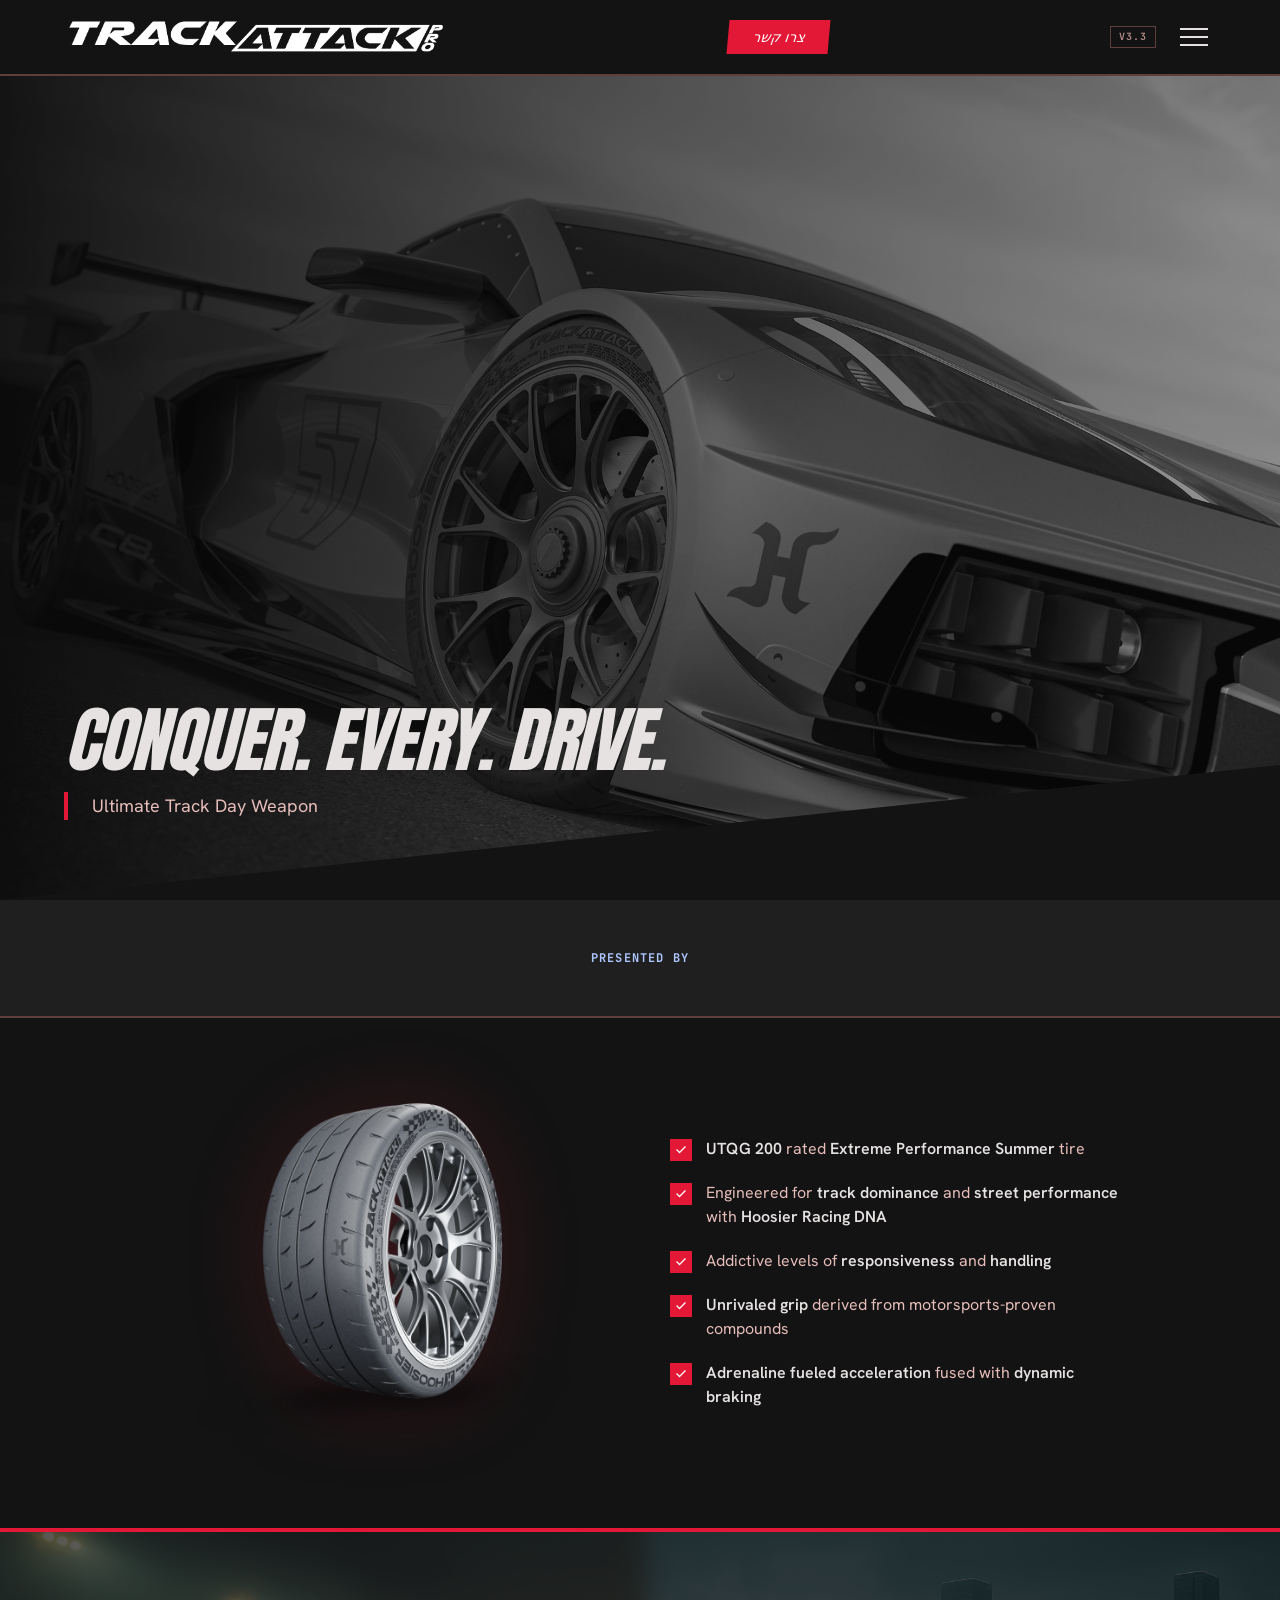
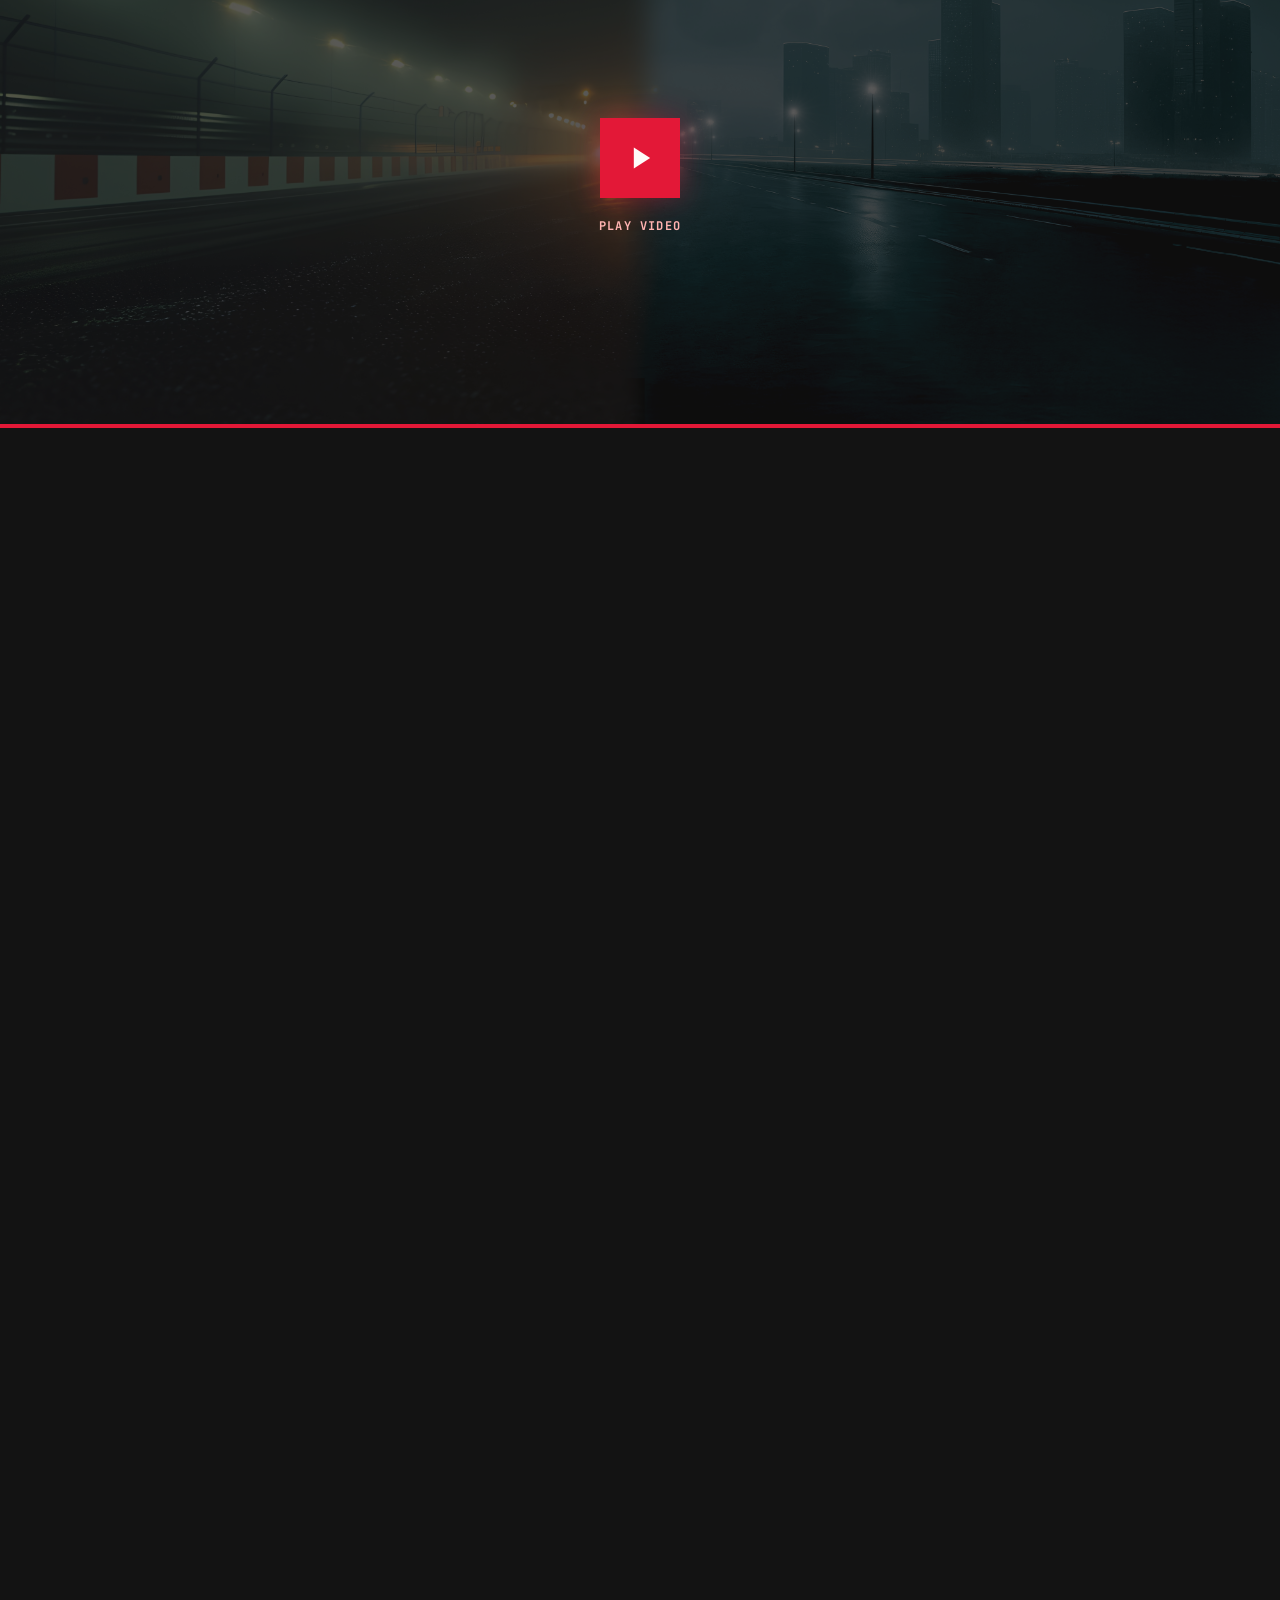
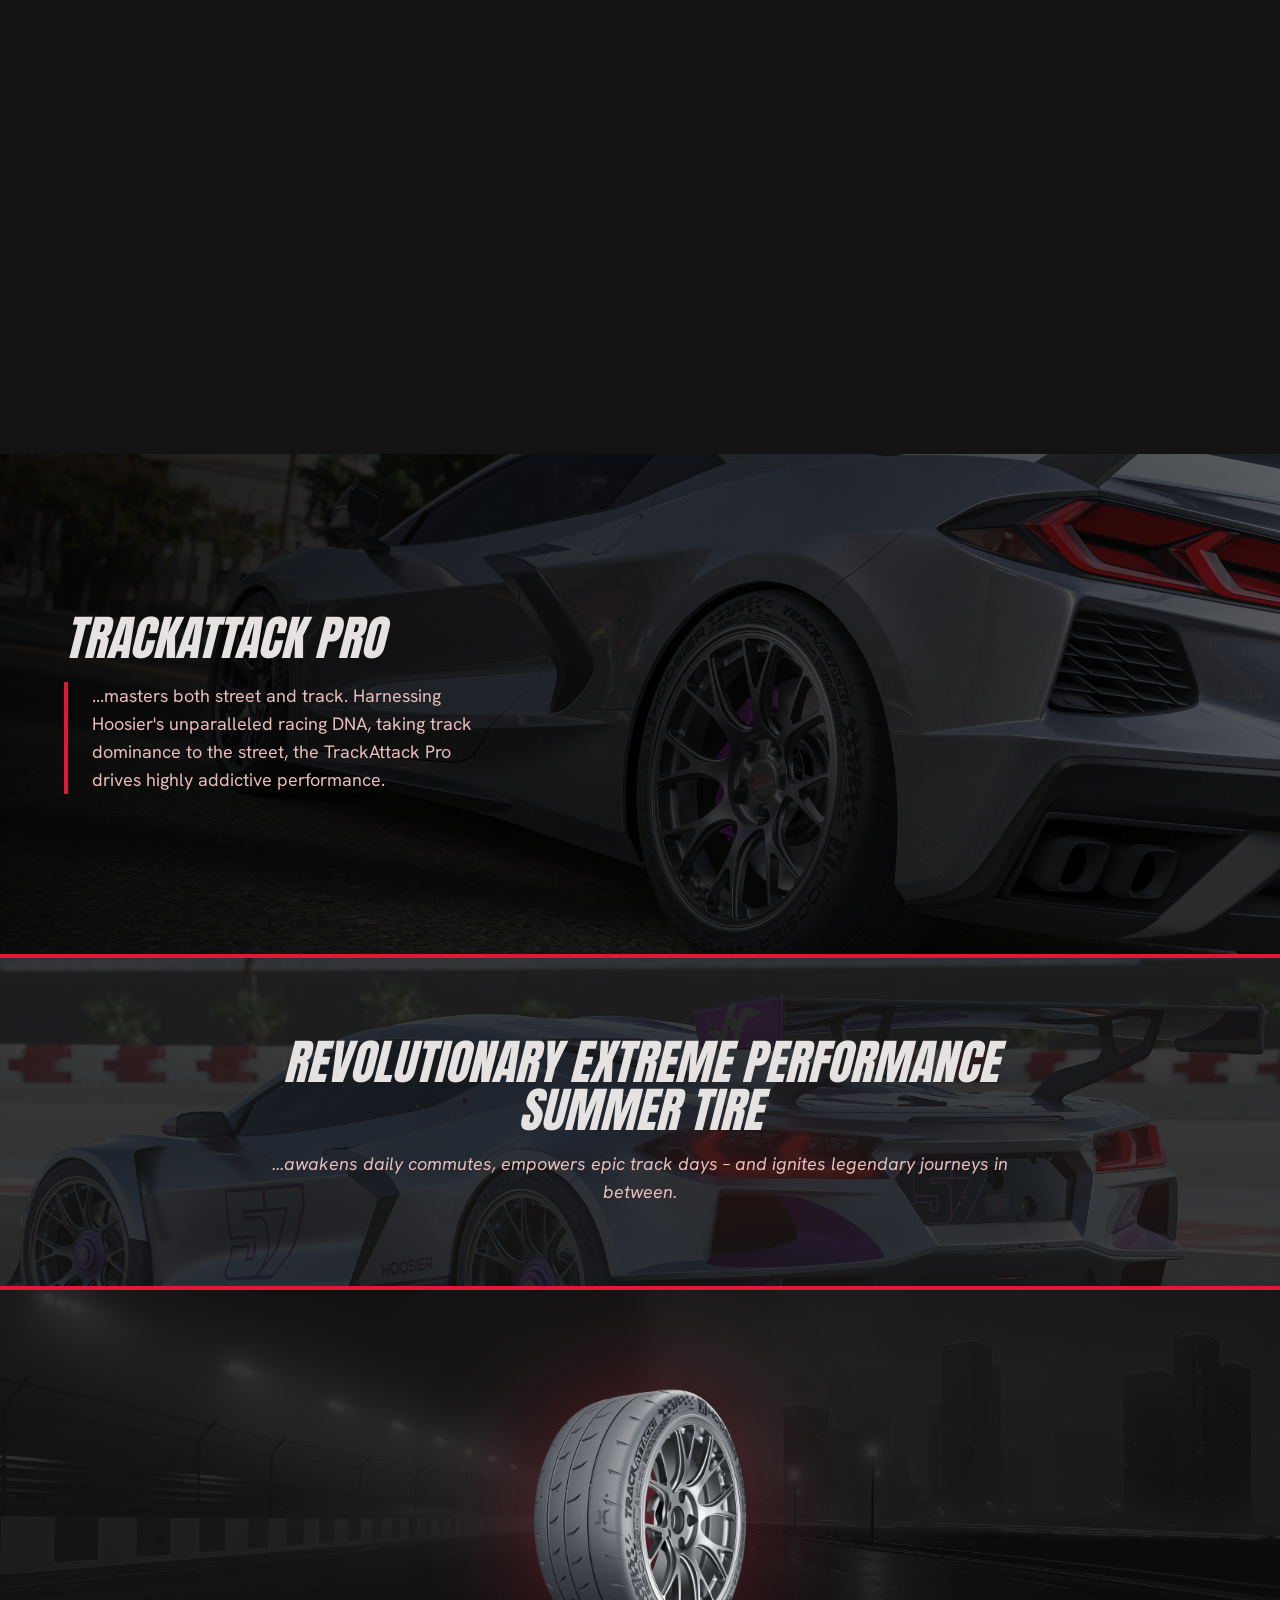
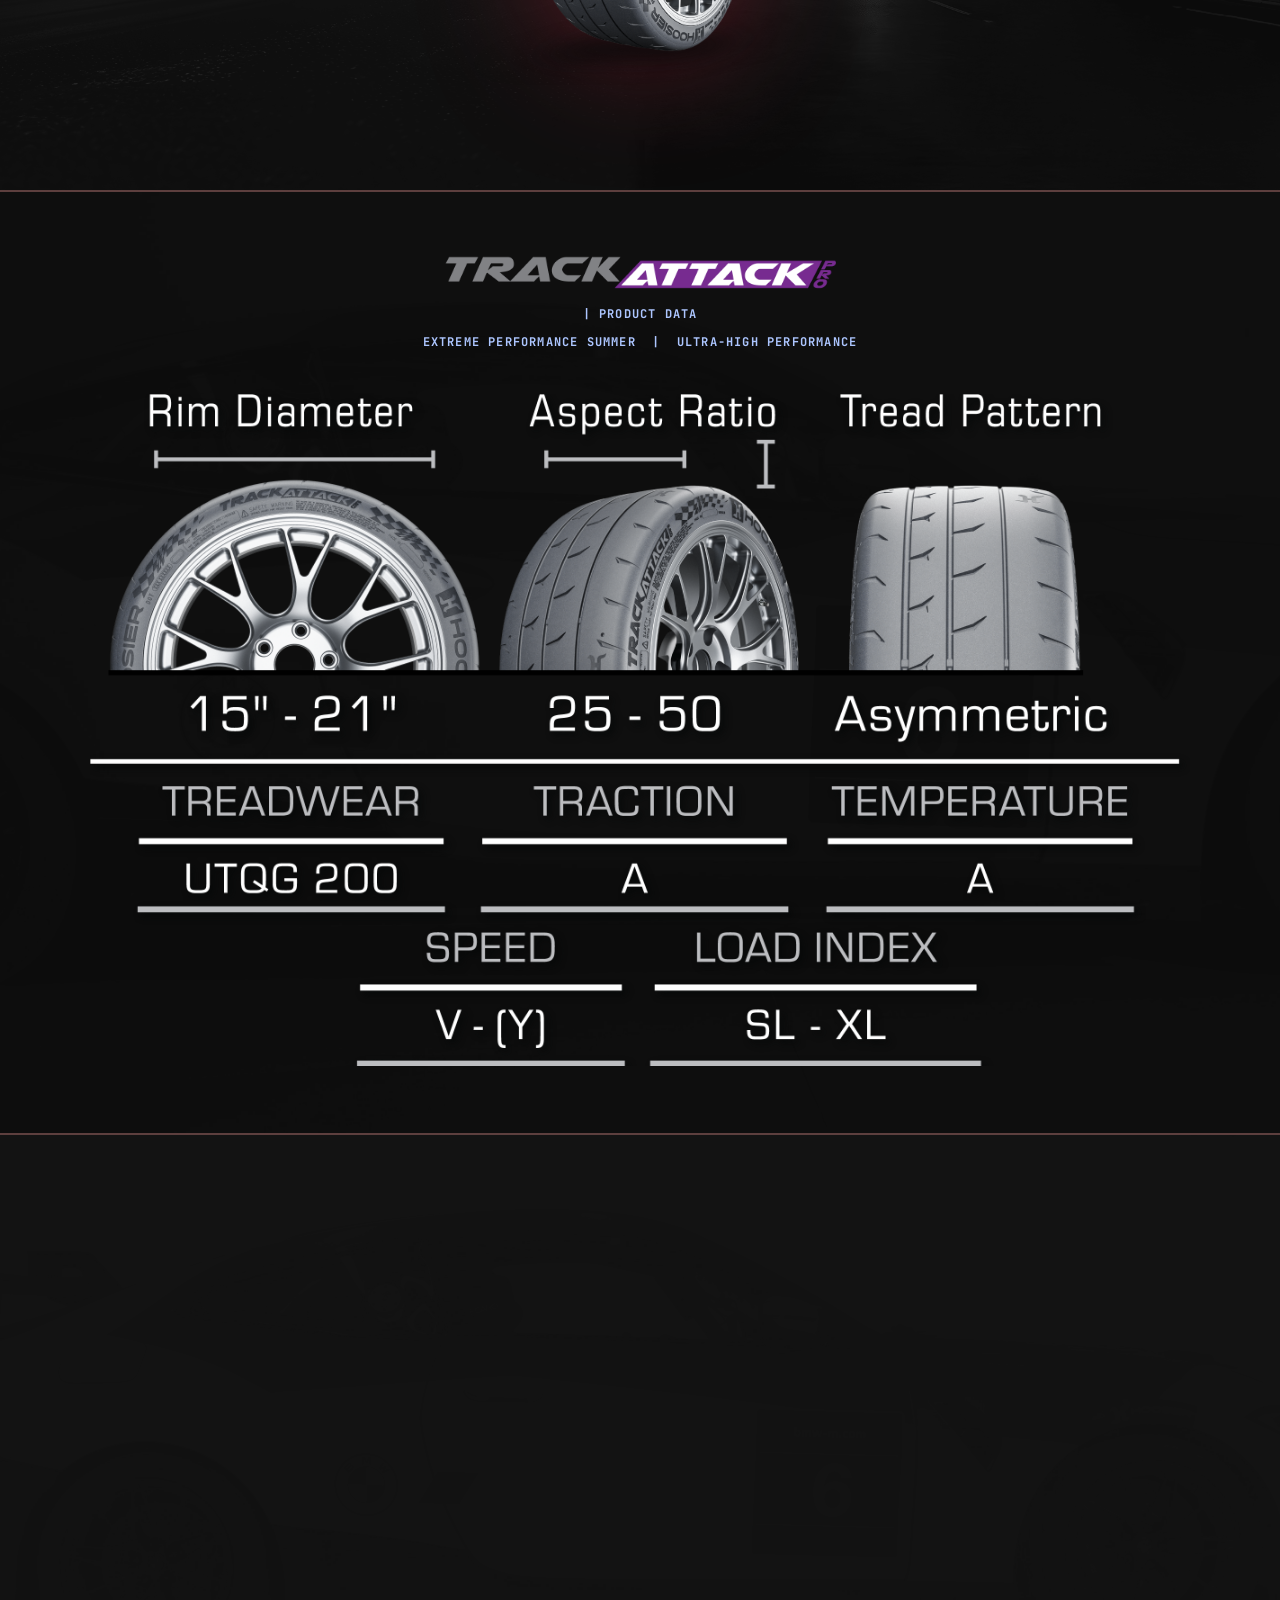
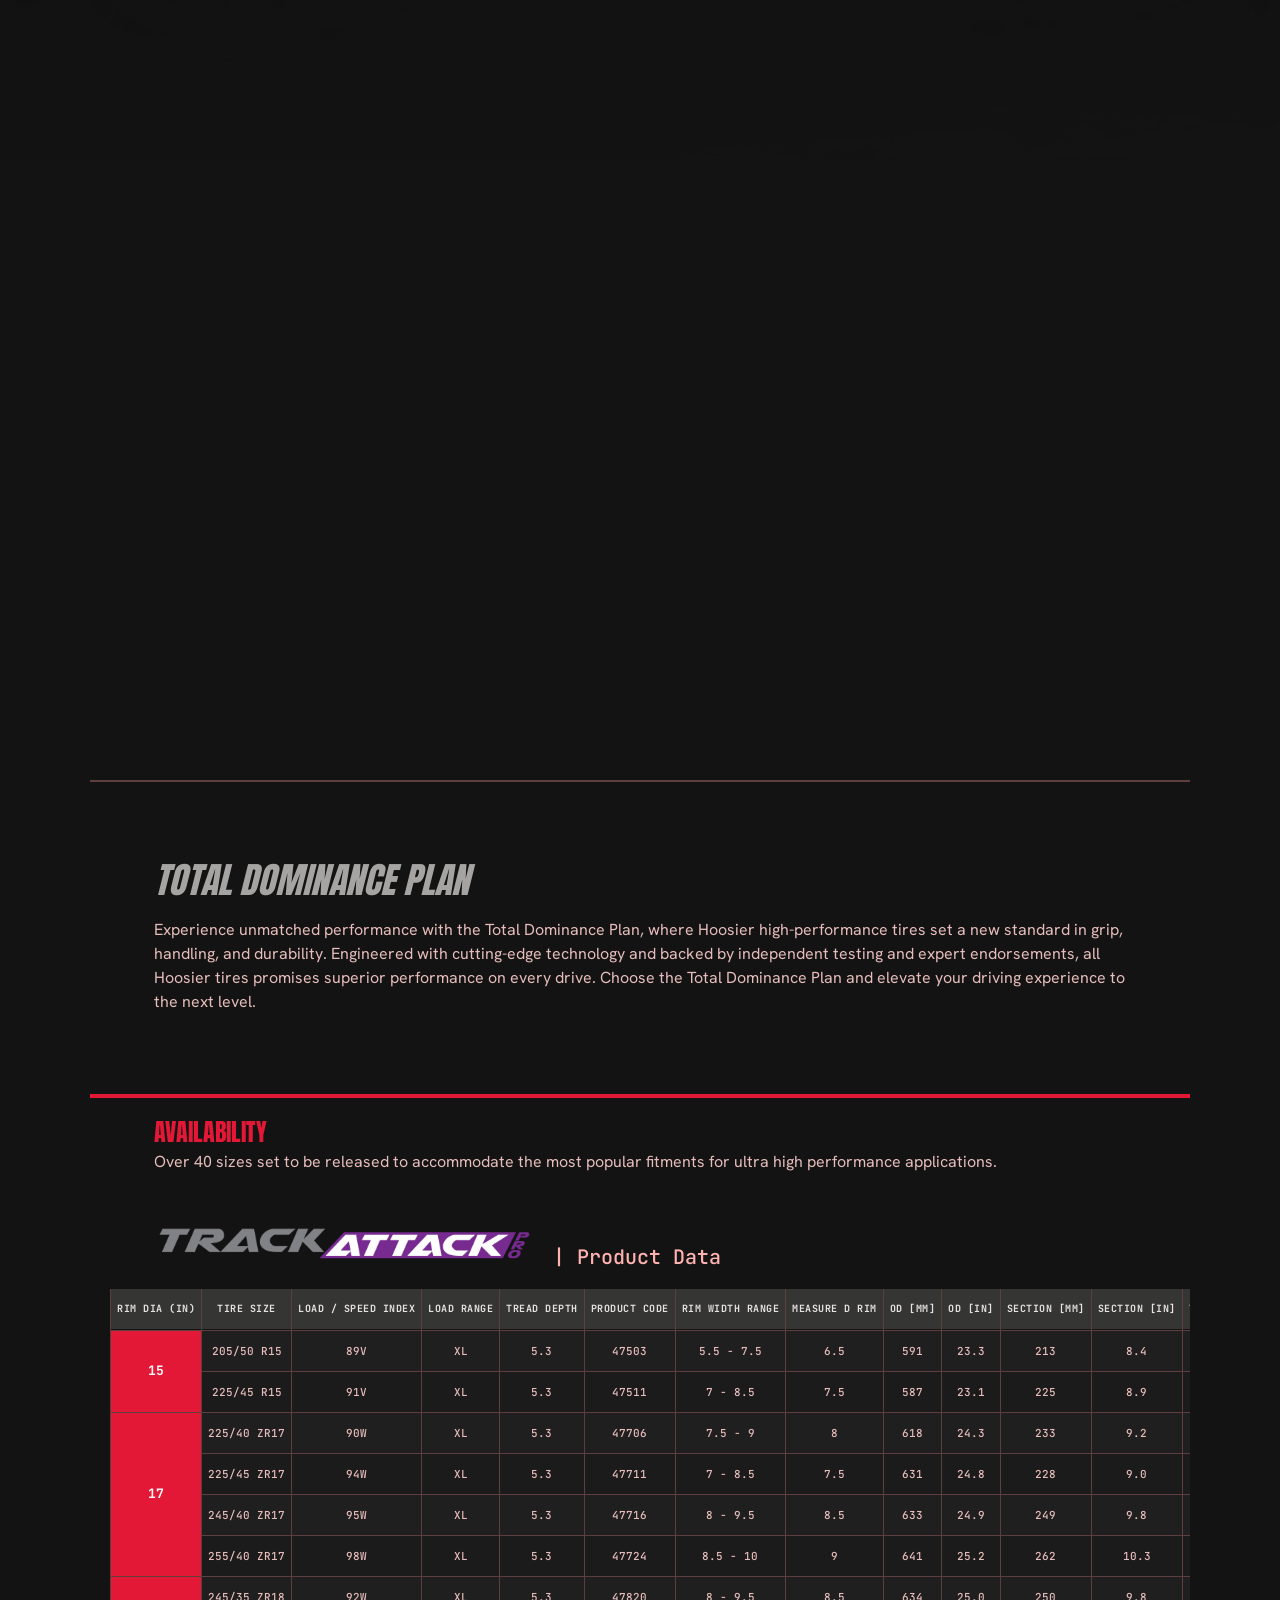
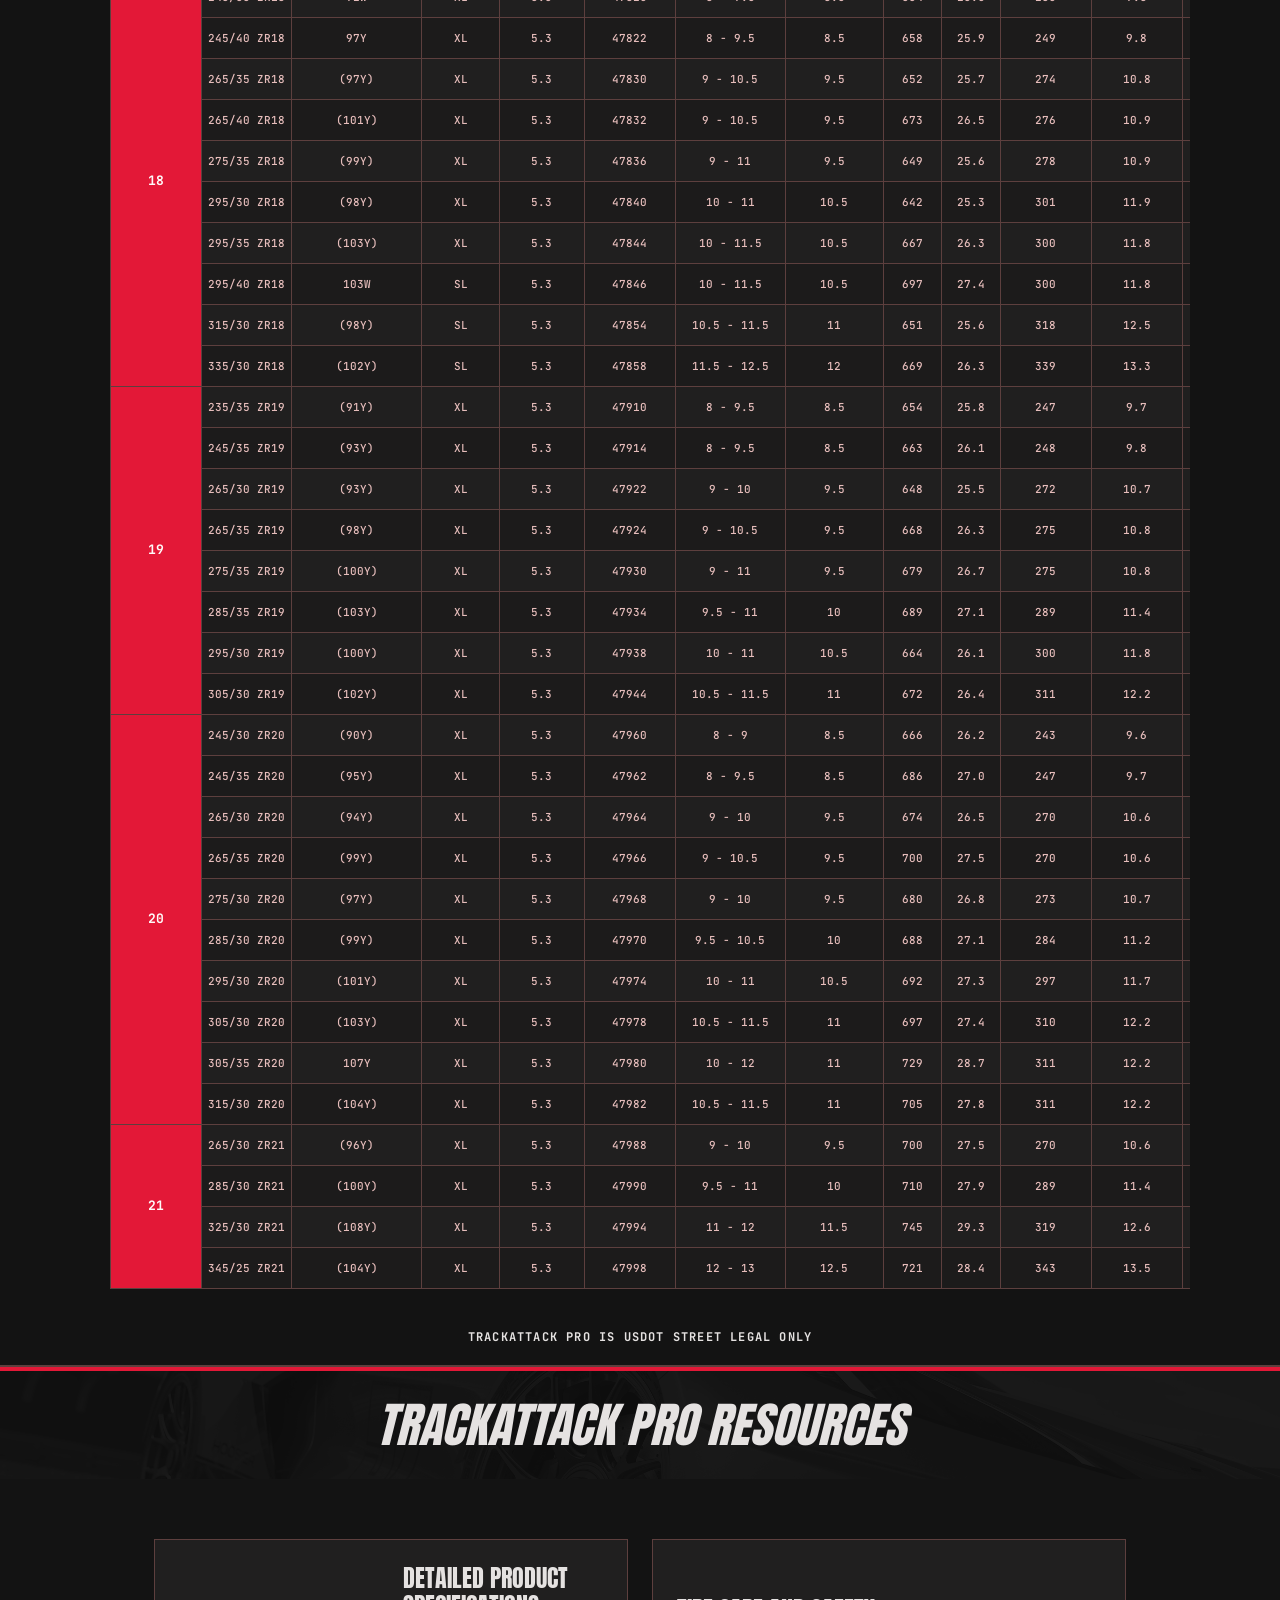
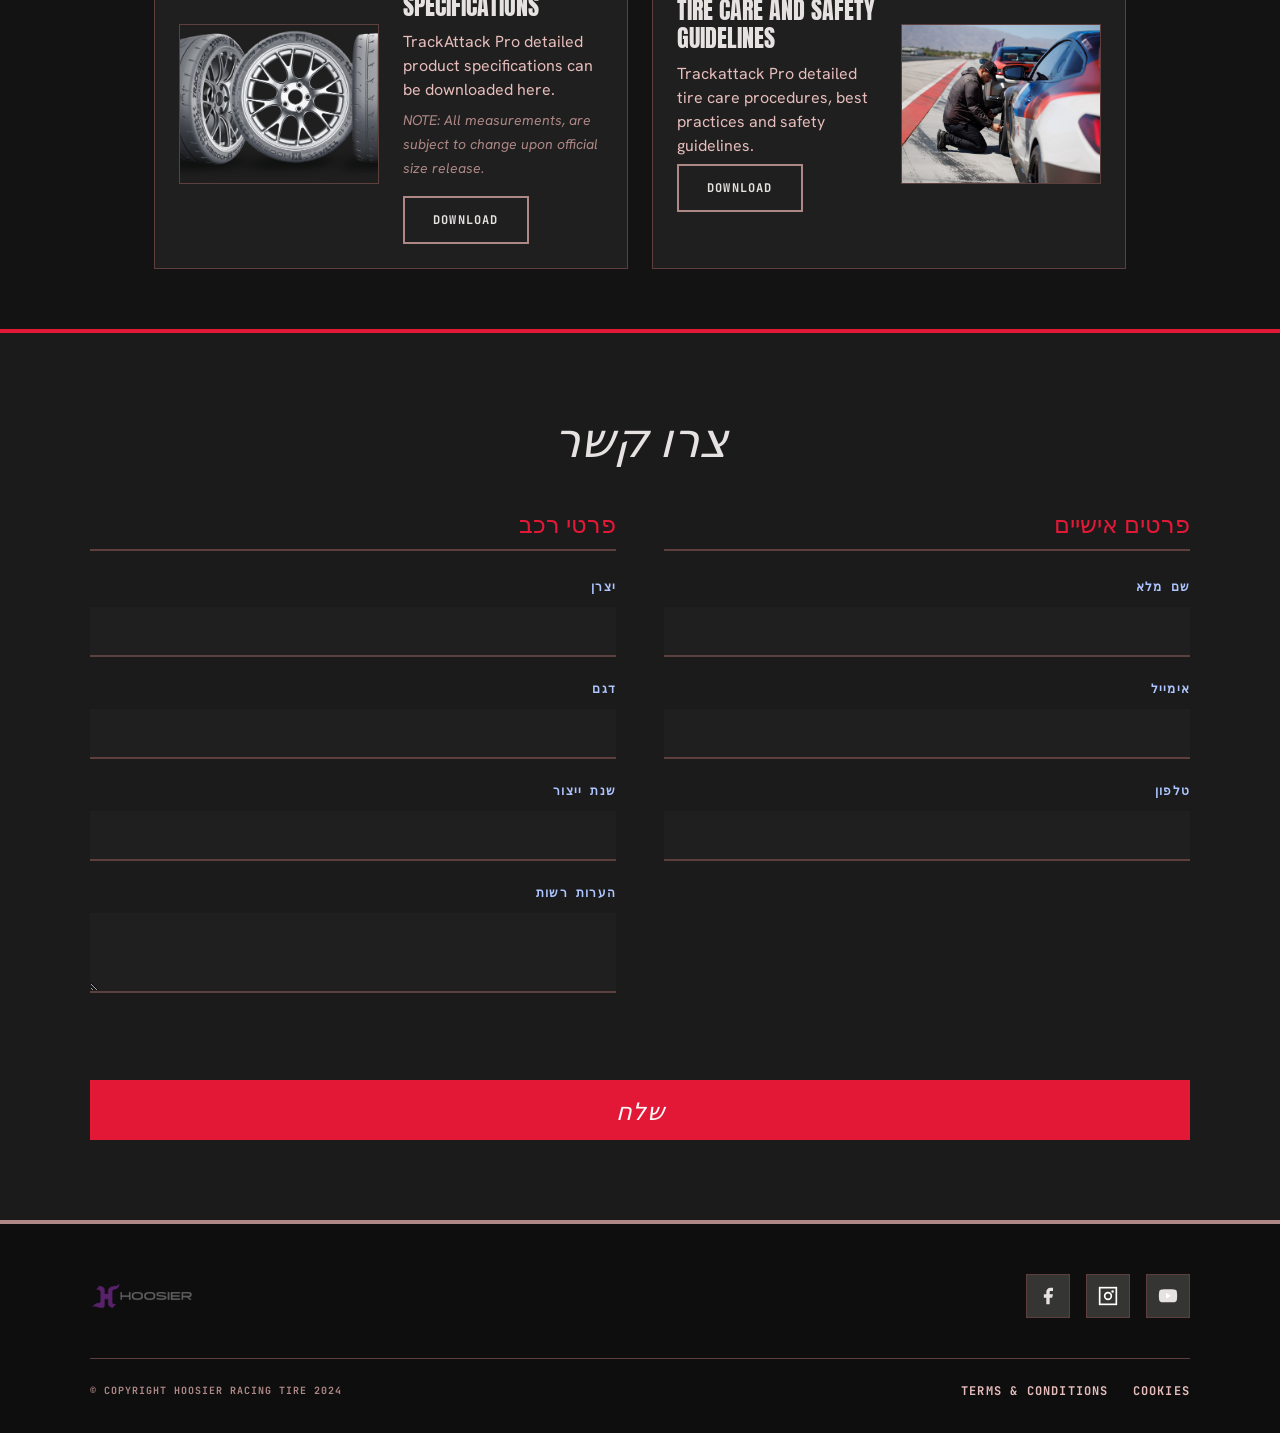
==== commit 20fb27f1: "Split vehicle section into individual fields (v3.3) Section 2 now has separate inputs: יצרן, דגם, שנ" ====
--- a/index.html
+++ b/index.html
@@ -1476,7 +1476,7 @@
   <a href="#" class="logo"><img src="images/TAP-Logo_white.png" alt="TrackAttack Pro" style="height:40px;width:auto;"></a>
   <a href="#contact" class="cta-btn">&#1510;&#1512;&#1493; &#1511;&#1513;&#1512;</a>
   <div class="header-right">
-    <div class="version-badge">v3.2</div>
+    <div class="version-badge">v3.3</div>
     <div class="hamburger" aria-label="Menu">
       <span></span><span></span><span></span>
     </div>
@@ -1776,8 +1776,20 @@
       <div class="form-section">
         <div class="form-group-title">&#1508;&#1512;&#1496;&#1497; &#1512;&#1499;&#1489;</div>
         <div class="form-field">
-          <label for="vehicle">&#1497;&#1510;&#1512;&#1503;, &#1491;&#1490;&#1501;, &#1513;&#1504;&#1514; &#1497;&#1497;&#1510;&#1493;&#1512;, &#1492;&#1506;&#1512;&#1493;&#1514; &#1512;&#1513;&#1493;&#1514;</label>
-          <textarea id="vehicle" name="vehicle_details"></textarea>
+          <label for="manufacturer">&#1497;&#1510;&#1512;&#1503;</label>
+          <input type="text" id="manufacturer" name="manufacturer">
+        </div>
+        <div class="form-field">
+          <label for="model">&#1491;&#1490;&#1501;</label>
+          <input type="text" id="model" name="model">
+        </div>
+        <div class="form-field">
+          <label for="year">&#1513;&#1504;&#1514; &#1497;&#1497;&#1510;&#1493;&#1512;</label>
+          <input type="text" id="year" name="year">
+        </div>
+        <div class="form-field">
+          <label for="notes">&#1492;&#1506;&#1512;&#1493;&#1514; &#1512;&#1513;&#1493;&#1514;</label>
+          <textarea id="notes" name="notes" style="min-height:80px;"></textarea>
         </div>
       </div>
       <div style="grid-column:1/-1;text-align:center;">
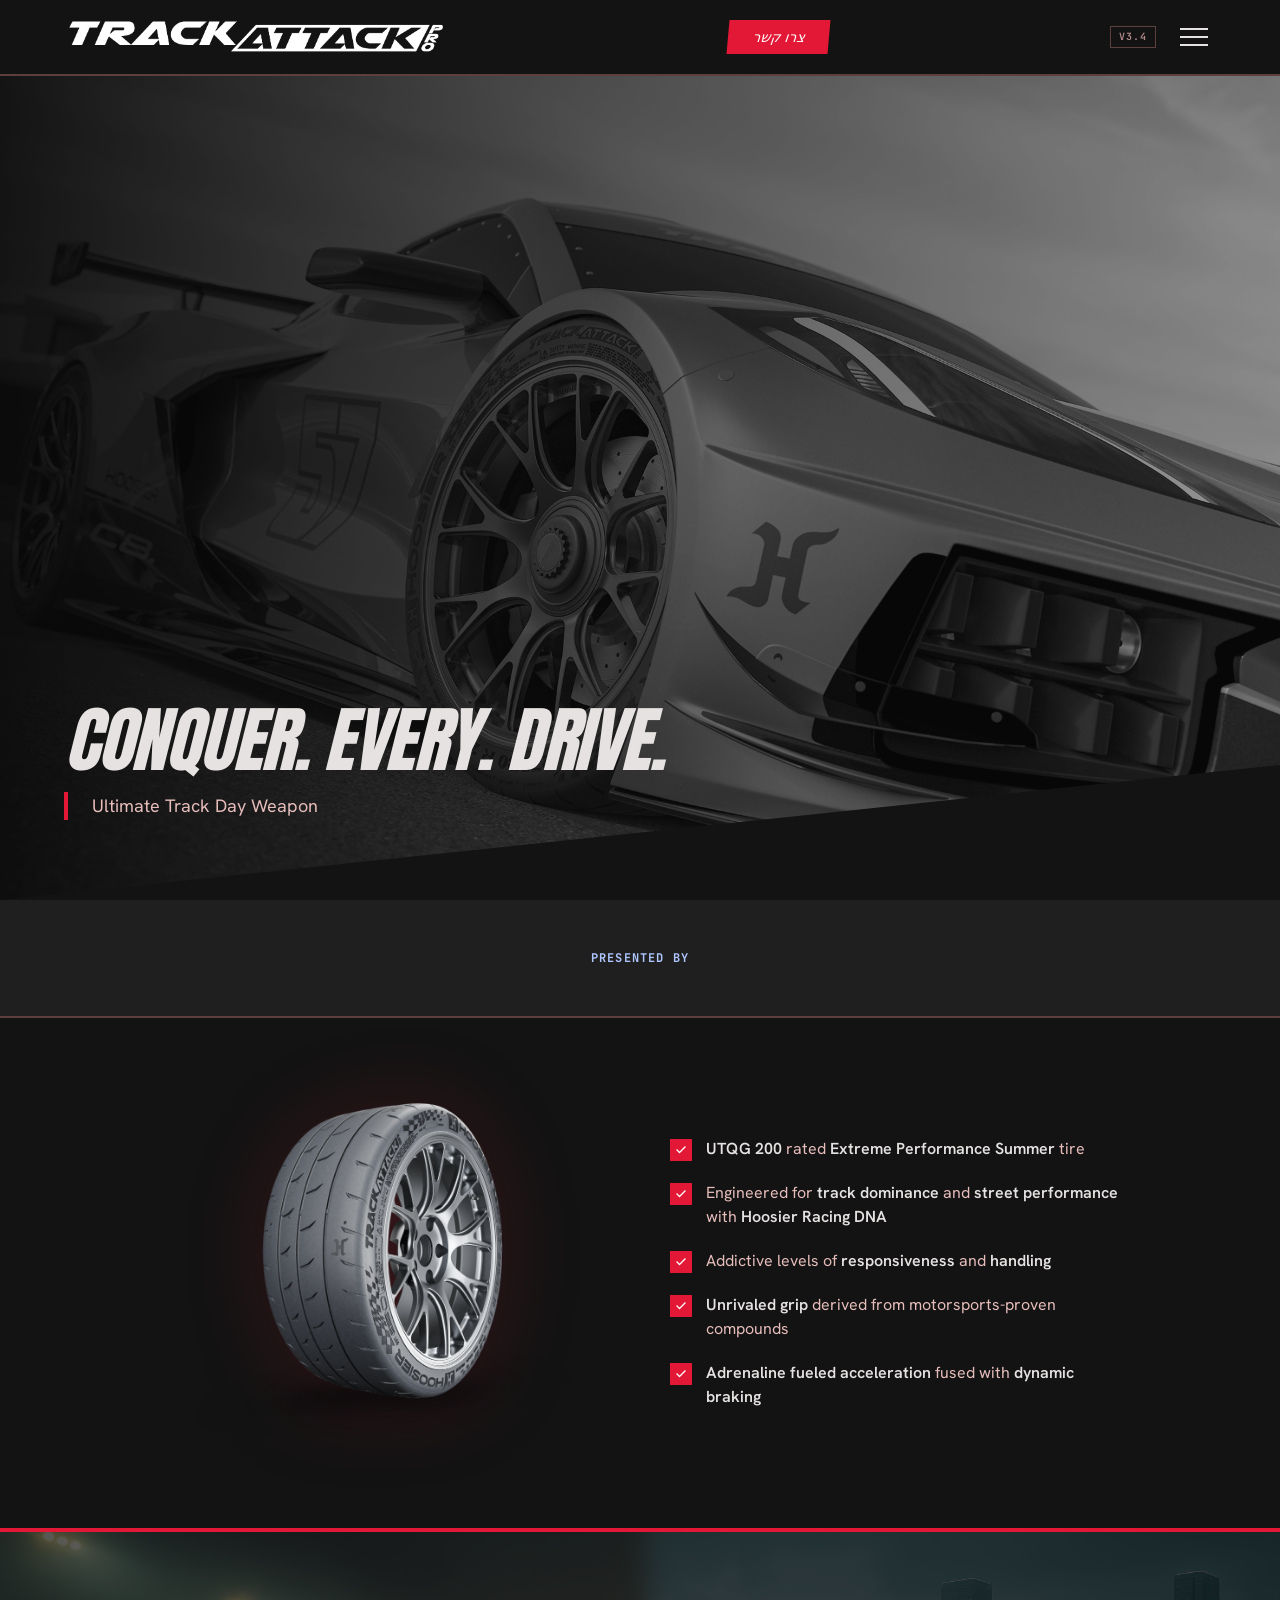
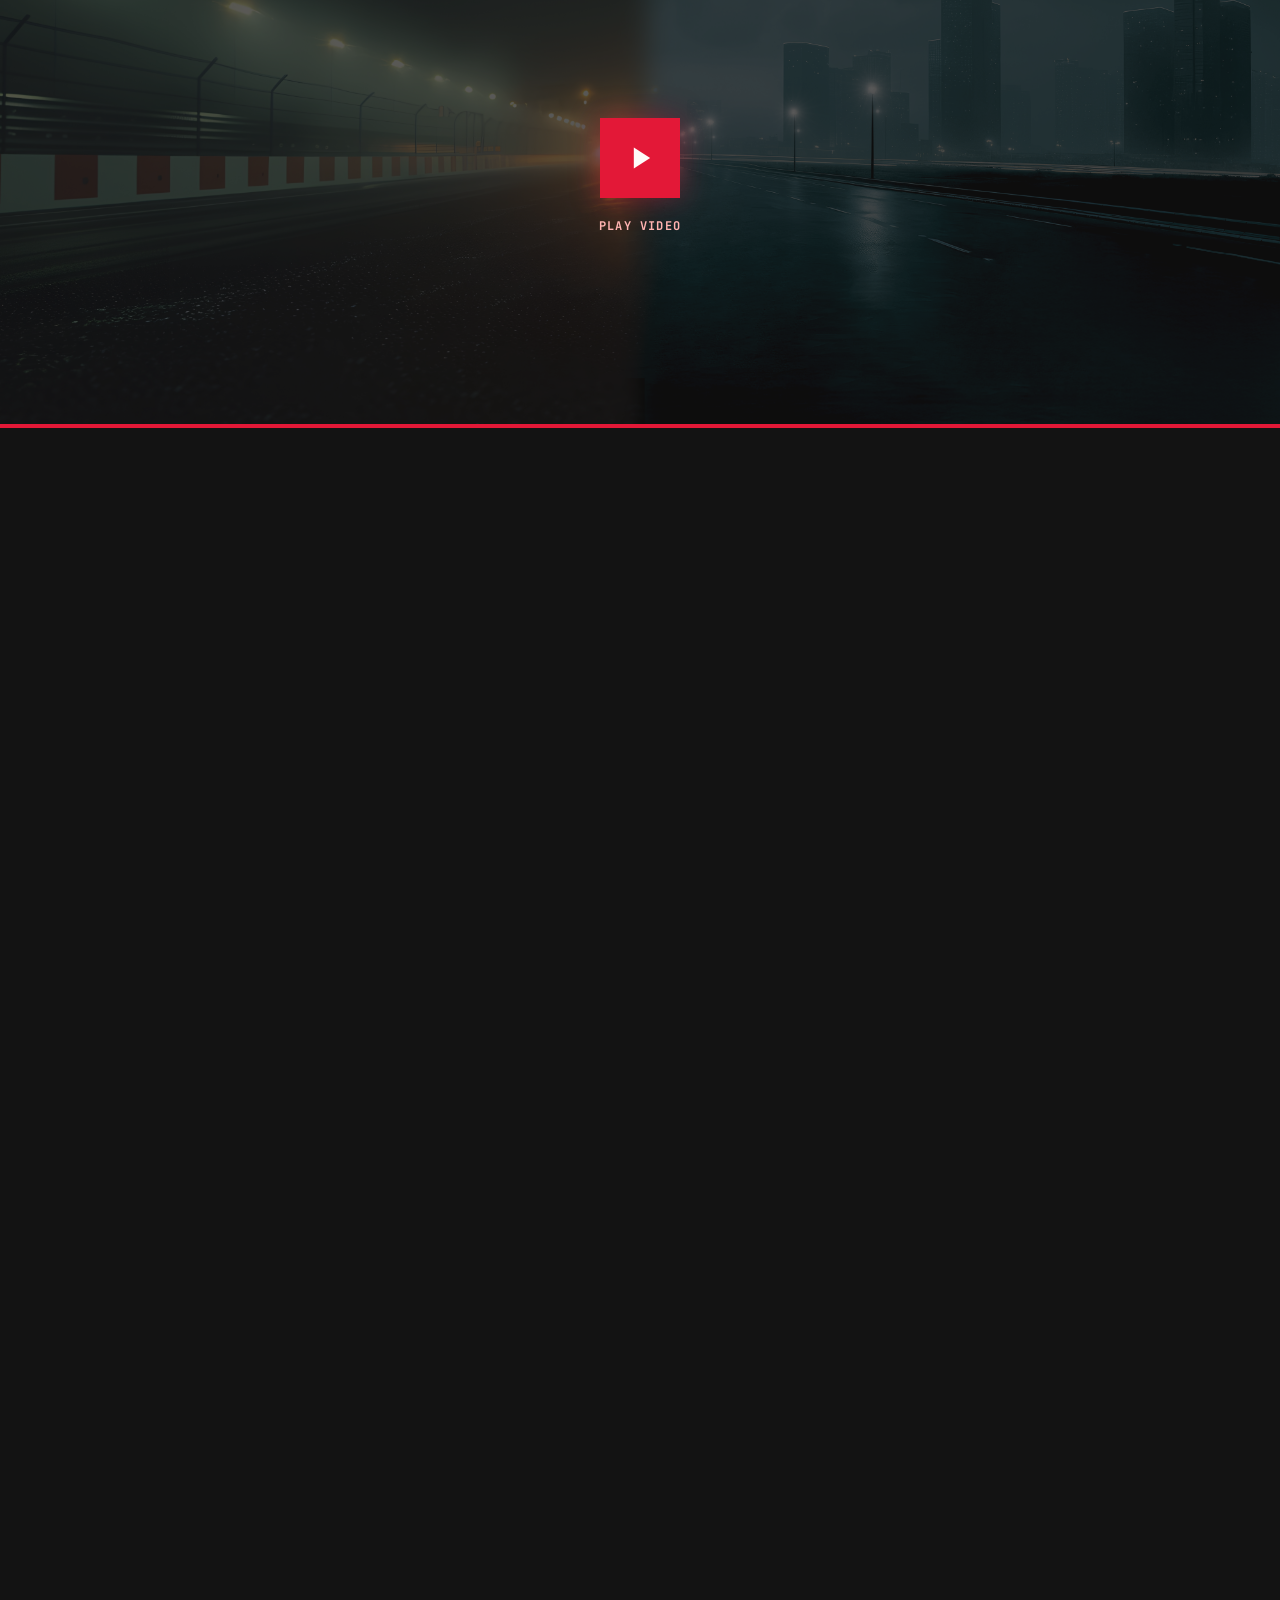
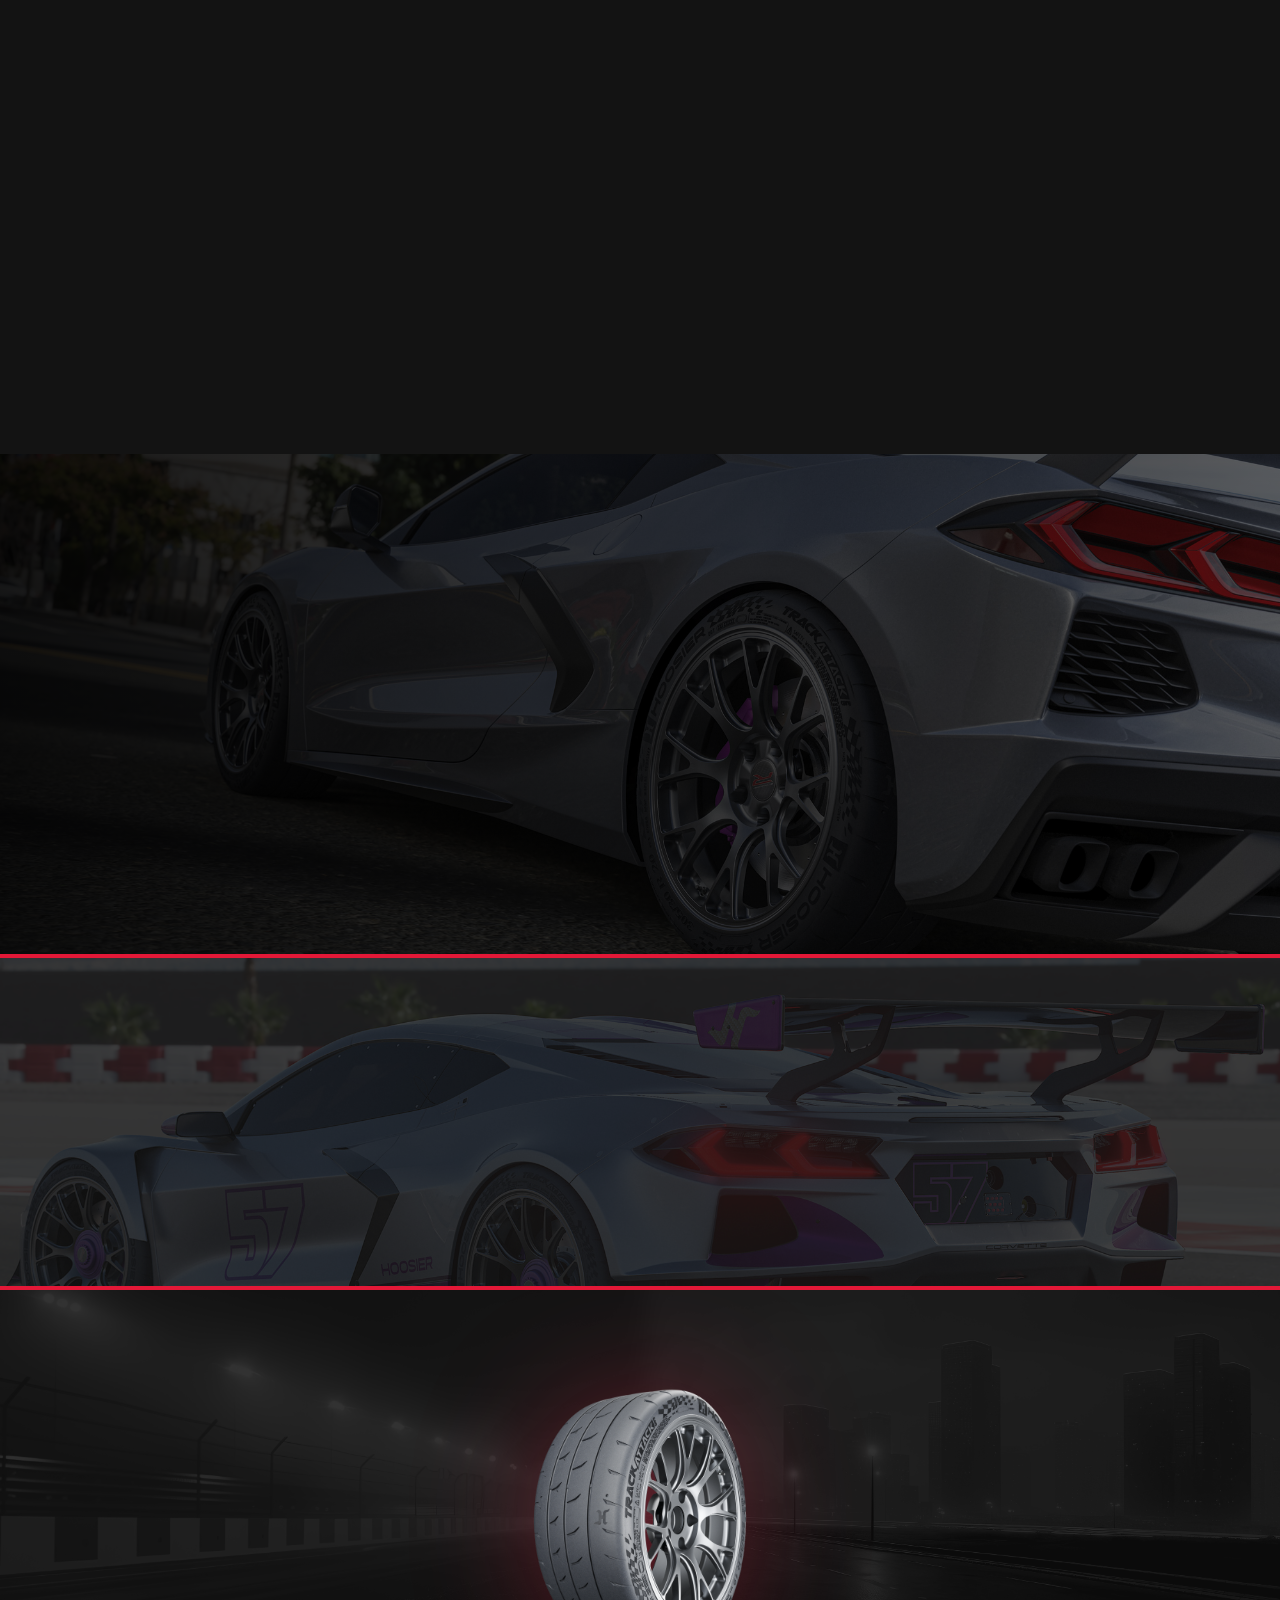
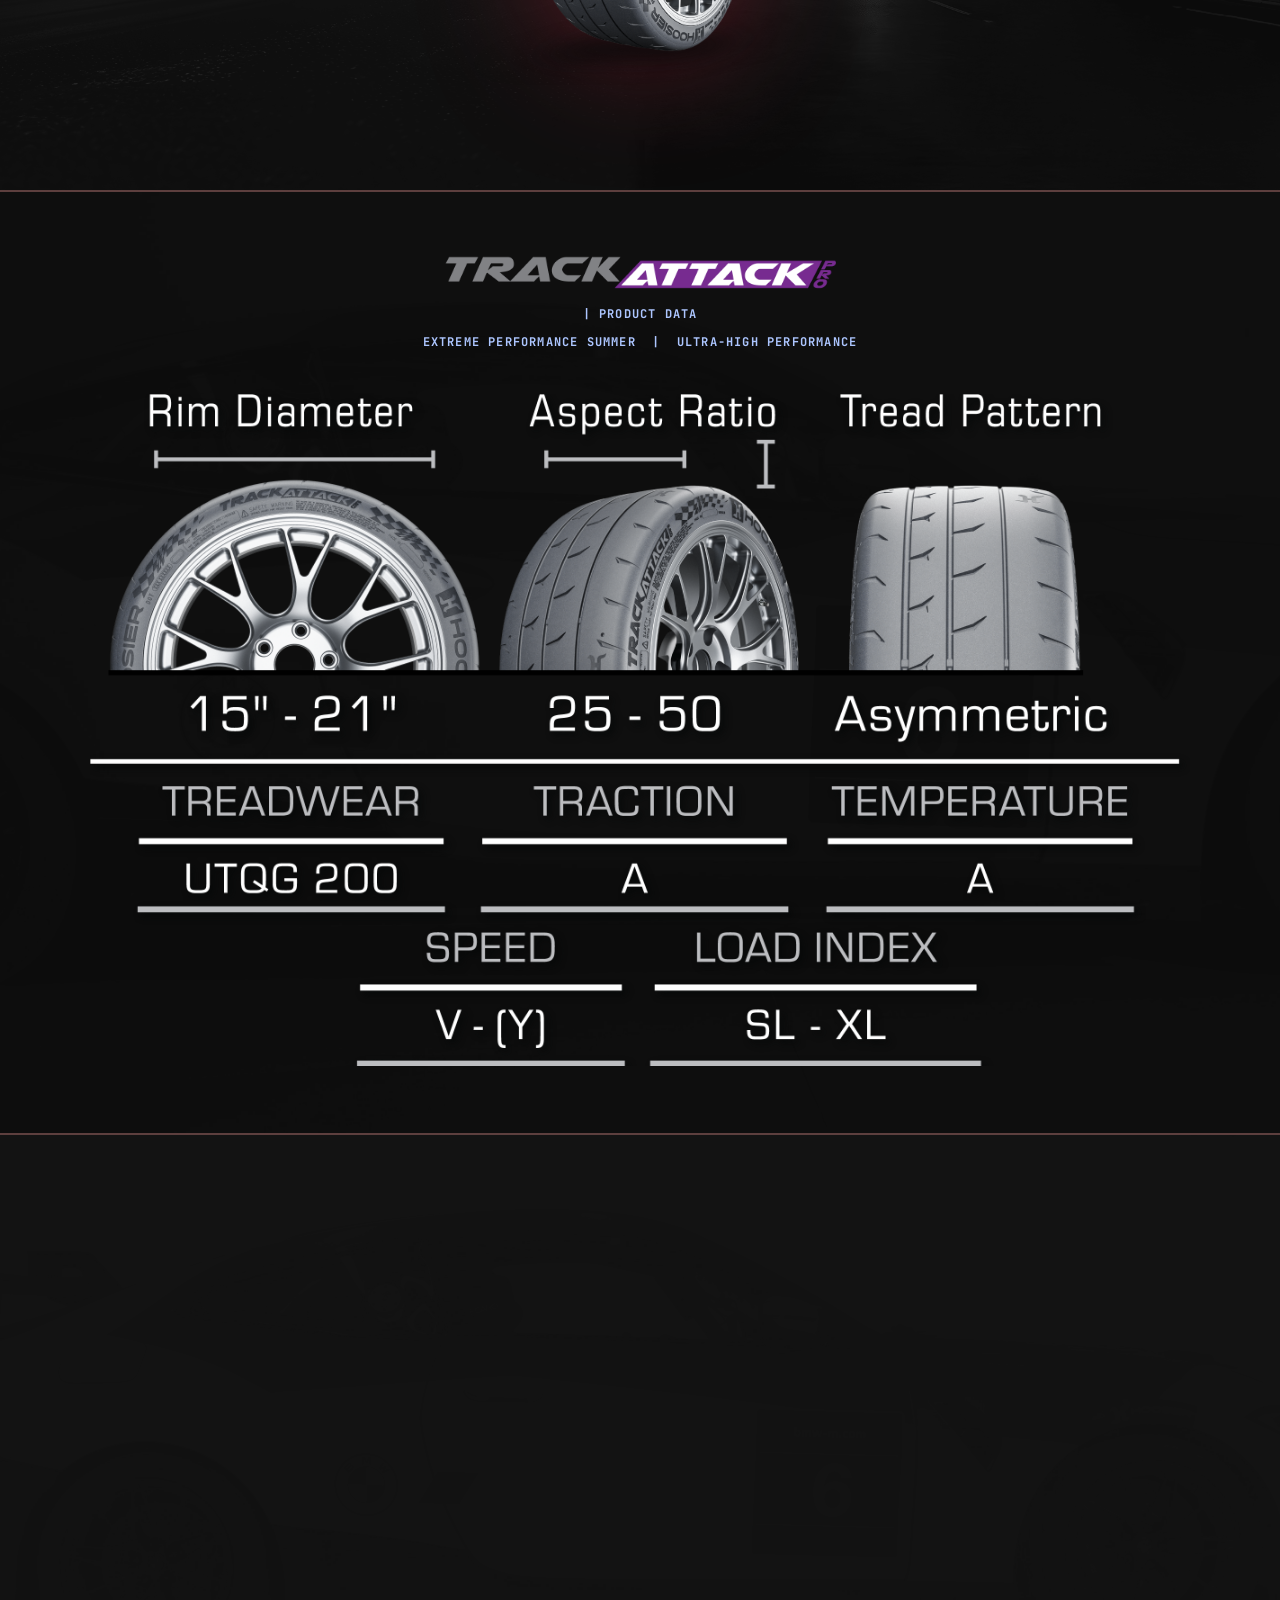
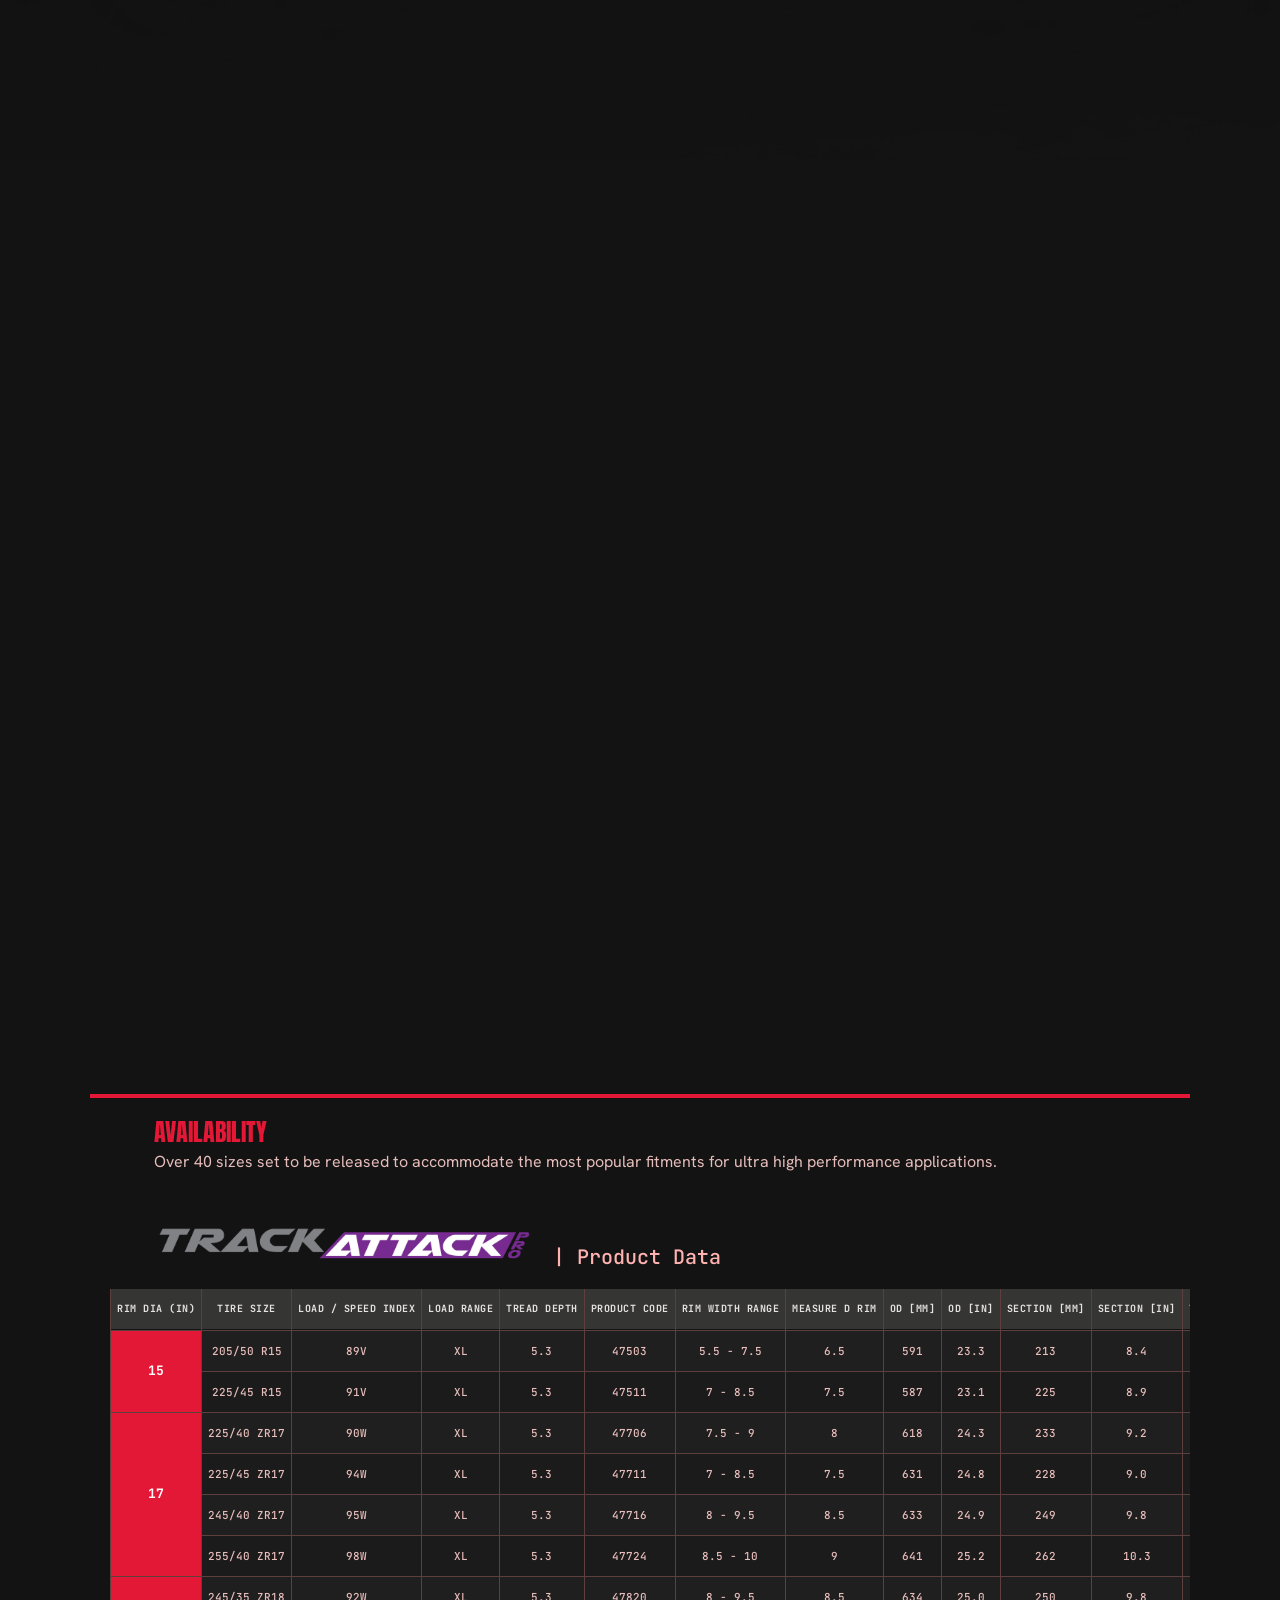
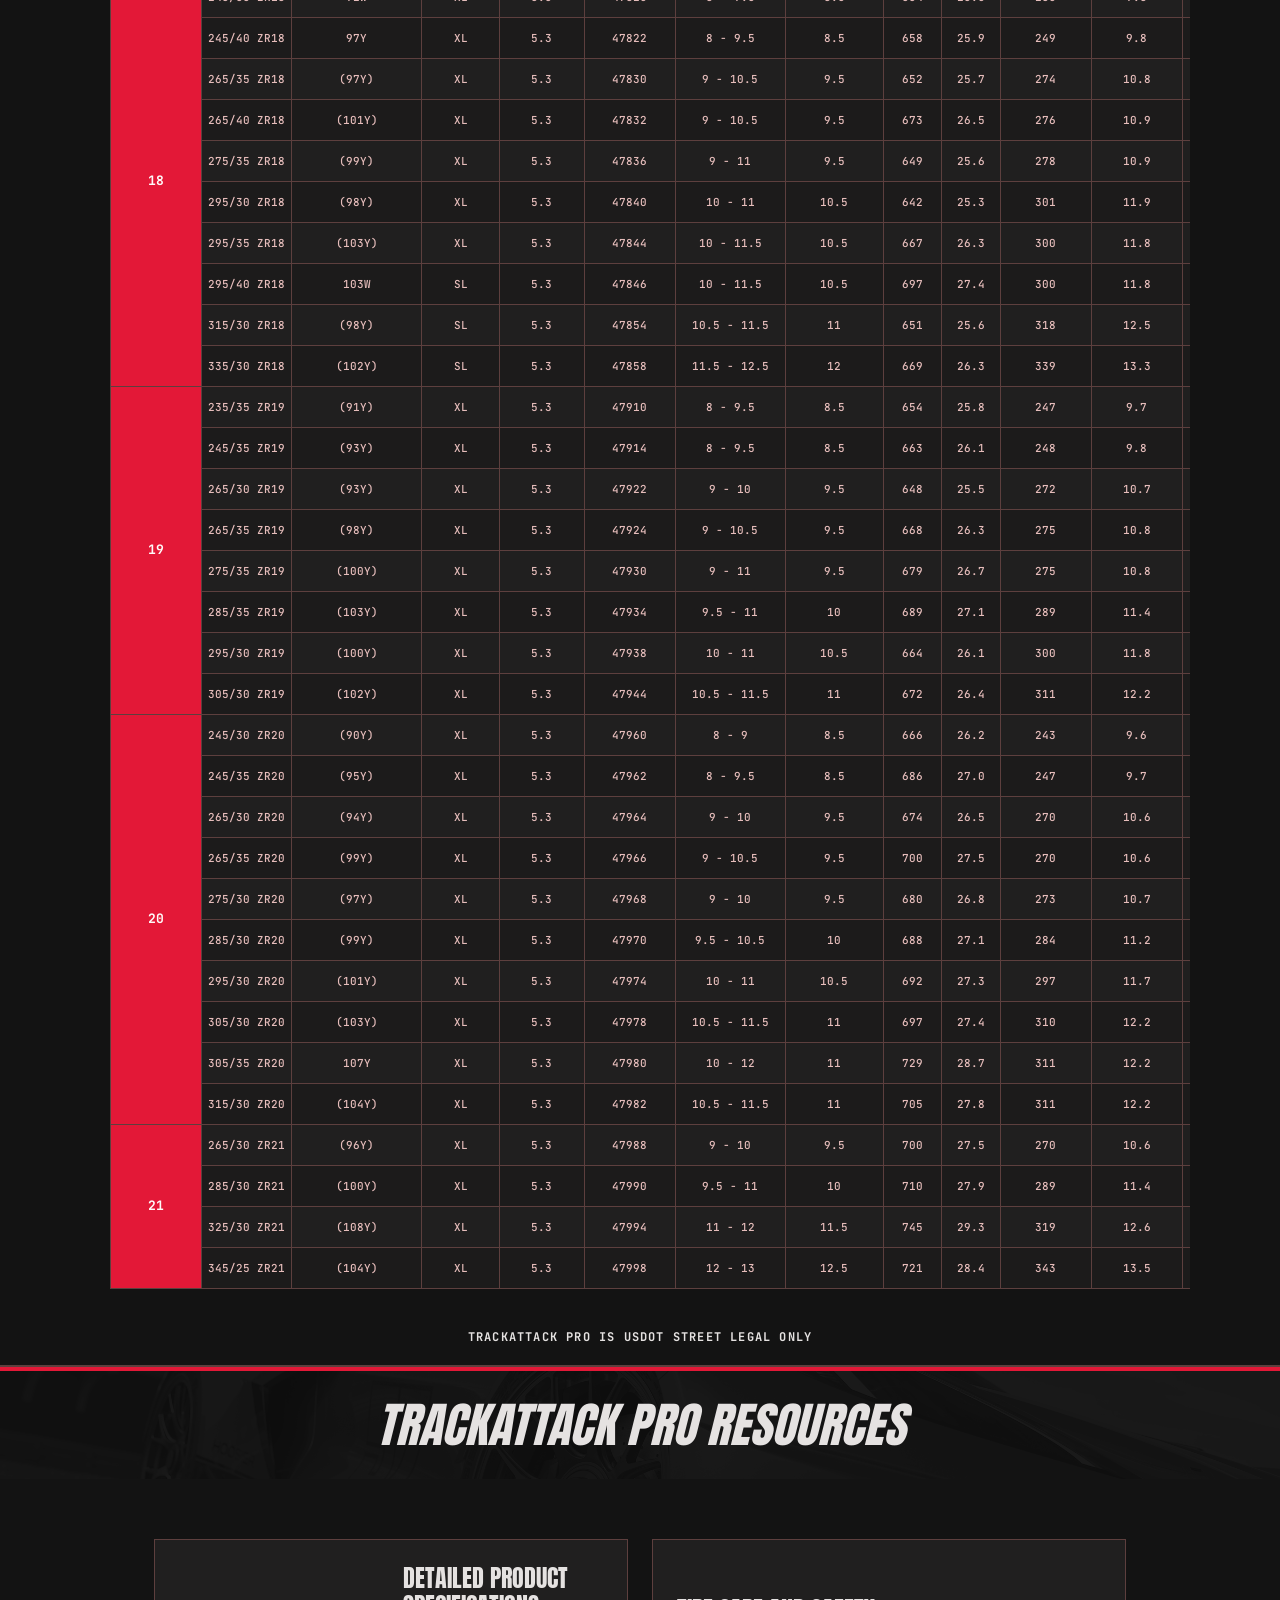
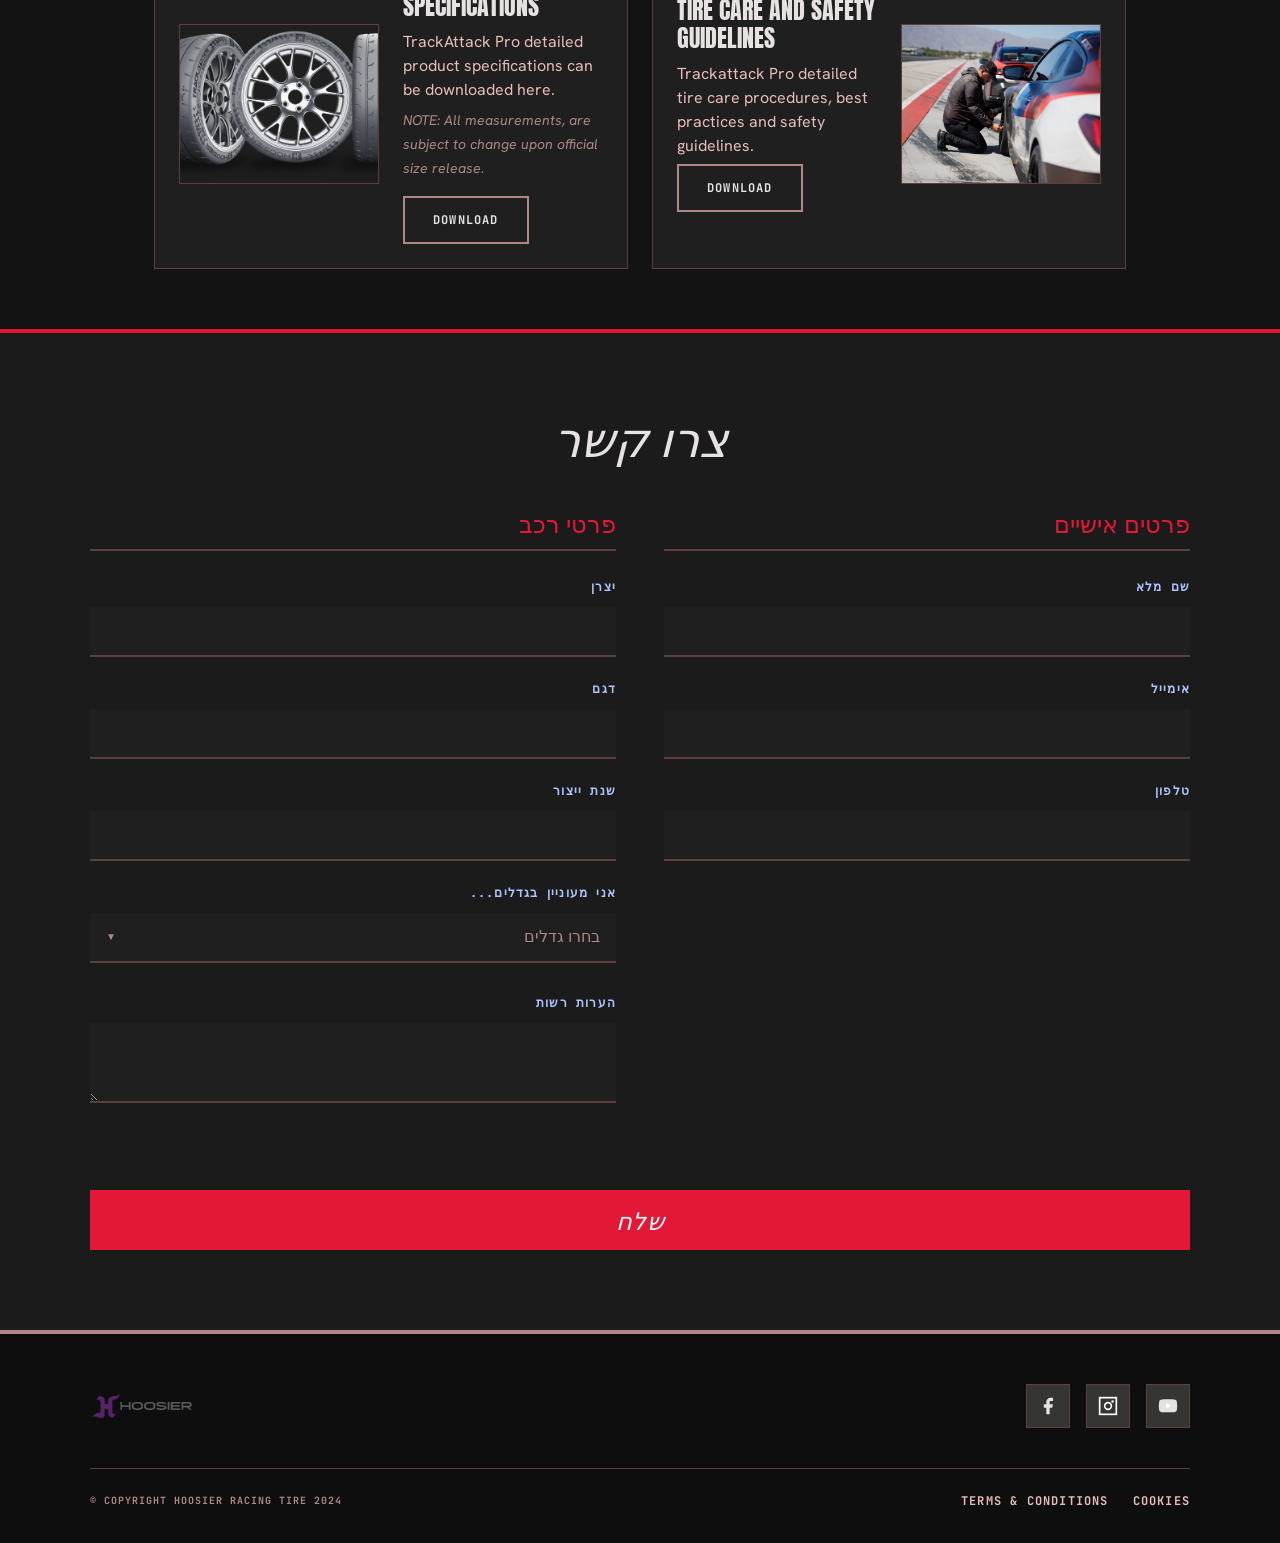
==== commit 15b01992: "Add tire sizes DB and multi-select dropdown in contact form (v3.4) Created db/tire-sizes.json with 3" ====
--- a/index.html
+++ b/index.html
@@ -1277,6 +1277,126 @@
   resize: vertical;
 }
 
+/* Multi-select dropdown */
+.multiselect-wrapper {
+  position: relative;
+}
+
+.multiselect-trigger {
+  width: 100%;
+  padding: 12px 16px;
+  background: var(--surface-container);
+  border: none;
+  border-bottom: 2px solid var(--outline-variant);
+  color: var(--outline);
+  font-family: 'Hanken Grotesk', sans-serif;
+  font-size: 16px;
+  line-height: 24px;
+  direction: rtl;
+  cursor: pointer;
+  display: flex;
+  align-items: center;
+  justify-content: space-between;
+  transition: border-color 0.3s;
+}
+
+.multiselect-trigger.has-selection {
+  color: var(--on-surface);
+}
+
+.multiselect-trigger:hover,
+.multiselect-trigger.open {
+  border-bottom-color: var(--primary-container);
+}
+
+.multiselect-trigger .arrow {
+  font-size: 10px;
+  transition: transform 0.3s;
+  color: var(--outline);
+}
+
+.multiselect-trigger.open .arrow {
+  transform: rotate(180deg);
+}
+
+.multiselect-dropdown {
+  display: none;
+  position: absolute;
+  top: 100%;
+  right: 0;
+  left: 0;
+  z-index: 20;
+  max-height: 280px;
+  overflow-y: auto;
+  background: var(--surface-container-high);
+  border: 1px solid var(--outline-variant);
+  border-top: none;
+}
+
+.multiselect-dropdown.open {
+  display: block;
+}
+
+.multiselect-dropdown label {
+  display: flex;
+  align-items: center;
+  gap: 10px;
+  padding: 10px 16px;
+  cursor: pointer;
+  font-family: 'JetBrains Mono', monospace;
+  font-size: 13px;
+  font-weight: 500;
+  color: var(--on-surface-variant);
+  transition: background 0.15s;
+  direction: rtl;
+  letter-spacing: 0;
+  text-transform: none;
+  margin-bottom: 0;
+}
+
+.multiselect-dropdown label:hover {
+  background: var(--surface-container-highest);
+}
+
+.multiselect-dropdown input[type="checkbox"] {
+  width: 16px;
+  height: 16px;
+  accent-color: var(--primary-container);
+  cursor: pointer;
+  flex-shrink: 0;
+}
+
+.selected-tags {
+  display: flex;
+  flex-wrap: wrap;
+  gap: 6px;
+  margin-top: 8px;
+}
+
+.selected-tag {
+  display: inline-flex;
+  align-items: center;
+  gap: 6px;
+  padding: 4px 10px;
+  background: var(--surface-container-highest);
+  border: 1px solid var(--outline-variant);
+  font-family: 'JetBrains Mono', monospace;
+  font-size: 11px;
+  font-weight: 700;
+  color: var(--on-surface);
+}
+
+.selected-tag .remove-tag {
+  cursor: pointer;
+  color: var(--primary-container);
+  font-size: 14px;
+  line-height: 1;
+}
+
+.selected-tag .remove-tag:hover {
+  color: var(--primary);
+}
+
 .submit-btn {
   display: block;
   width: 100%;
@@ -1476,7 +1596,7 @@
   <a href="#" class="logo"><img src="images/TAP-Logo_white.png" alt="TrackAttack Pro" style="height:40px;width:auto;"></a>
   <a href="#contact" class="cta-btn">&#1510;&#1512;&#1493; &#1511;&#1513;&#1512;</a>
   <div class="header-right">
-    <div class="version-badge">v3.3</div>
+    <div class="version-badge">v3.4</div>
     <div class="hamburger" aria-label="Menu">
       <span></span><span></span><span></span>
     </div>
@@ -1788,6 +1908,18 @@
           <input type="text" id="year" name="year">
         </div>
         <div class="form-field">
+          <label>&#1488;&#1504;&#1497; &#1502;&#1506;&#1493;&#1504;&#1497;&#1497;&#1503; &#1489;&#1490;&#1491;&#1500;&#1497;&#1501;...</label>
+          <div class="multiselect-wrapper" id="tireSizeSelect">
+            <div class="multiselect-trigger" id="tireSizeTrigger">
+              <span class="trigger-text">&#1489;&#1495;&#1512;&#1493; &#1490;&#1491;&#1500;&#1497;&#1501;</span>
+              <span class="arrow">&#9660;</span>
+            </div>
+            <div class="multiselect-dropdown" id="tireSizeDropdown"></div>
+            <div class="selected-tags" id="tireSizeTags"></div>
+            <input type="hidden" name="tire_sizes" id="tireSizesHidden">
+          </div>
+        </div>
+        <div class="form-field">
           <label for="notes">&#1492;&#1506;&#1512;&#1493;&#1514; &#1512;&#1513;&#1493;&#1514;</label>
           <textarea id="notes" name="notes" style="min-height:80px;"></textarea>
         </div>
@@ -1844,6 +1976,77 @@
 }, { threshold: 0.15 });
 
 reveals.forEach(el => observer.observe(el));
+
+// Tire size multi-select
+(async function() {
+  const res = await fetch('db/tire-sizes.json');
+  const data = await res.json();
+  const dropdown = document.getElementById('tireSizeDropdown');
+  const trigger = document.getElementById('tireSizeTrigger');
+  const tagsEl = document.getElementById('tireSizeTags');
+  const hiddenInput = document.getElementById('tireSizesHidden');
+  const selected = new Set();
+
+  // Group by rim size
+  const groups = {};
+  data.items.forEach(size => {
+    const rim = size.match(/R(\d+)$/i)[1];
+    if (!groups[rim]) groups[rim] = [];
+    groups[rim].push(size);
+  });
+
+  // Build dropdown
+  Object.keys(groups).sort((a,b) => a-b).forEach(rim => {
+    const header = document.createElement('div');
+    header.style.cssText = 'padding:8px 16px;font-family:Anton;font-size:14px;color:#e31837;background:#1c1b1b;border-bottom:1px solid #5d3f3e;direction:ltr;';
+    header.textContent = rim + '"';
+    dropdown.appendChild(header);
+    groups[rim].forEach(size => {
+      const label = document.createElement('label');
+      const cb = document.createElement('input');
+      cb.type = 'checkbox';
+      cb.value = size;
+      cb.addEventListener('change', () => {
+        if (cb.checked) selected.add(size); else selected.delete(size);
+        updateUI();
+      });
+      label.appendChild(cb);
+      label.appendChild(document.createTextNode(size));
+      dropdown.appendChild(label);
+    });
+  });
+
+  function updateUI() {
+    const arr = [...selected];
+    hiddenInput.value = arr.join(', ');
+    trigger.querySelector('.trigger-text').textContent = arr.length ? arr.length + ' גדלים נבחרו' : 'בחרו גדלים';
+    trigger.classList.toggle('has-selection', arr.length > 0);
+    tagsEl.innerHTML = '';
+    arr.forEach(size => {
+      const tag = document.createElement('span');
+      tag.className = 'selected-tag';
+      tag.innerHTML = size + ' <span class="remove-tag">×</span>';
+      tag.querySelector('.remove-tag').addEventListener('click', () => {
+        selected.delete(size);
+        dropdown.querySelector('input[value="' + size + '"]').checked = false;
+        updateUI();
+      });
+      tagsEl.appendChild(tag);
+    });
+  }
+
+  trigger.addEventListener('click', () => {
+    const isOpen = dropdown.classList.toggle('open');
+    trigger.classList.toggle('open', isOpen);
+  });
+
+  document.addEventListener('click', (e) => {
+    if (!document.getElementById('tireSizeSelect').contains(e.target)) {
+      dropdown.classList.remove('open');
+      trigger.classList.remove('open');
+    }
+  });
+})();
 </script>
 </body>
 </html>
